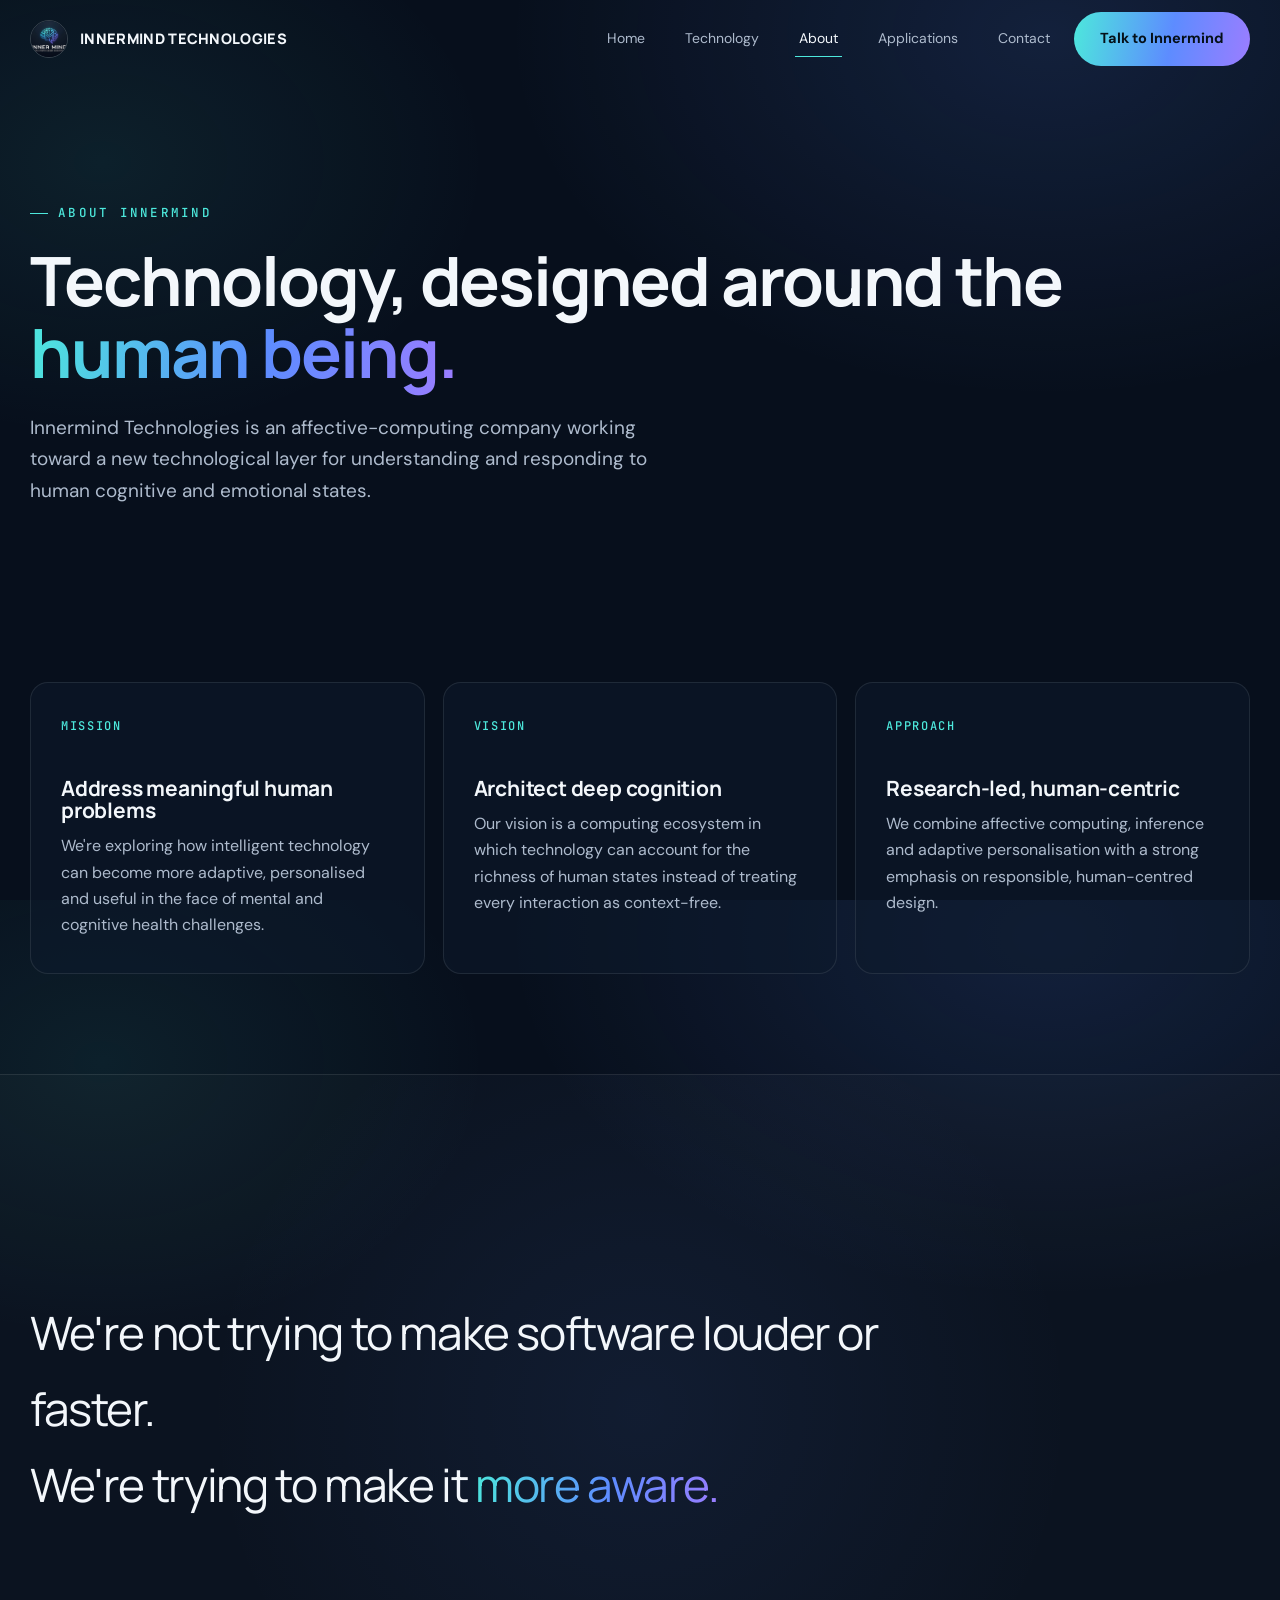
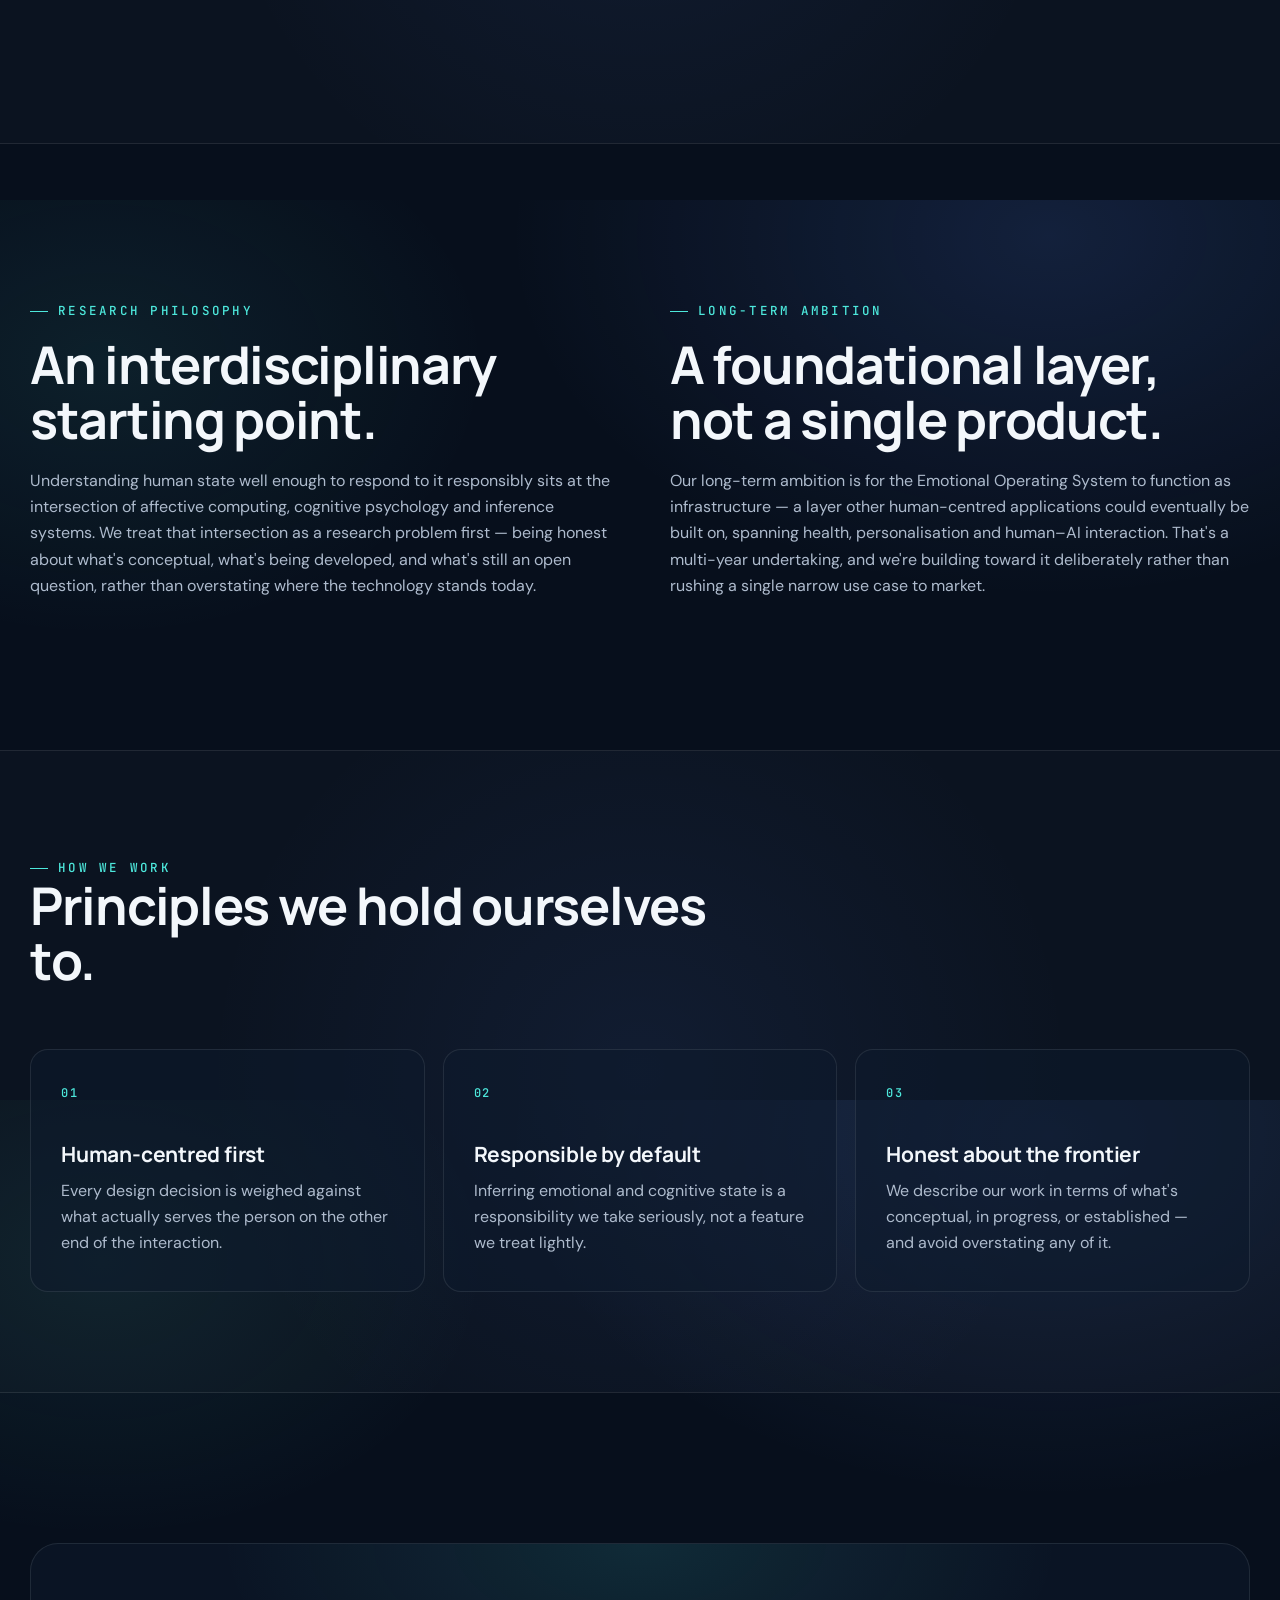
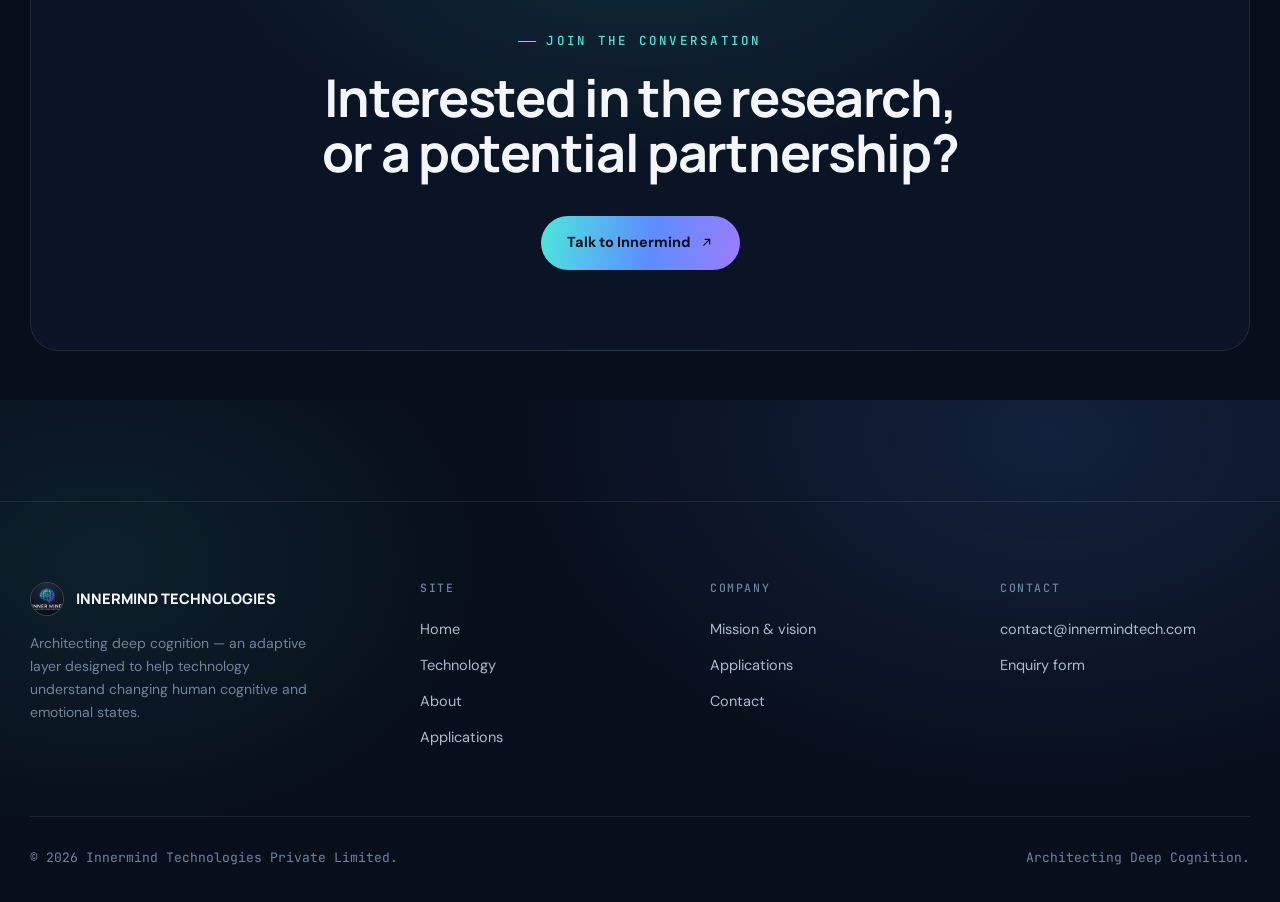
==== about.html @ c8e8602c "Update about.html" ====
<!doctype html>
<html lang="en">
<head>
<meta charset="utf-8">
<meta name="viewport" content="width=device-width,initial-scale=1">
<title>About | Innermind Technologies</title>
<meta name="description" content="Innermind Technologies is an affective-computing company exploring how intelligent technology can become more adaptive, personalised and human-centred.">
<link rel="canonical" href="https://innermindtech.com/about.html">
<meta property="og:type" content="website">
<meta property="og:title" content="About | Innermind Technologies">
<meta property="og:description" content="Technology, designed around the human being — mission, vision and research philosophy.">
<meta property="og:url" content="https://innermindtech.com/about.html">
<meta property="og:image" content="assets/logo.png">
<meta name="twitter:card" content="summary">
<meta name="theme-color" content="#070f1c">
<link rel="icon" href="assets/logo.png">
<link rel="preconnect" href="https://fonts.googleapis.com">
<link rel="stylesheet" href="styles.css">
</head>
<body>
<a class="skip-link" href="#main">Skip to content</a>

<nav class="nav">
  <div class="container nav-inner">
    <a class="brand" href="index.html">
      <img src="assets/logo.png" alt="Innermind Technologies logo" width="38" height="38">
      <span>INNERMIND TECHNOLOGIES</span>
    </a>
    <div class="nav-right">
      <div class="nav-links">
        <a href="index.html">Home</a>
        <a href="technology.html">Technology</a>
        <a href="about.html" class="active">About</a>
        <a href="applications.html">Applications</a>
        <a href="contact.html">Contact</a>
      </div>
      <a class="btn primary nav-cta" href="contact.html">Talk to Innermind</a>
      <button class="menu-btn" aria-label="Open menu" aria-expanded="false" aria-controls="mobile-nav"><span></span></button>
    </div>
  </div>
</nav>

<div class="mobile-panel" id="mobile-nav">
  <a href="index.html">Home</a>
  <a href="technology.html">Technology</a>
  <a href="about.html" class="active">About</a>
  <a href="applications.html">Applications</a>
  <a href="contact.html">Contact</a>
  <div class="mp-foot">contact@innermindtech.com</div>
</div>

<main id="main">

  <section class="page-hero">
    <div class="container">
      <div class="eyebrow">About Innermind</div>
      <h1>Technology, designed around the <span class="gradient">human being.</span></h1>
      <p class="lead">Innermind Technologies is an affective-computing company working toward a new technological layer for understanding and responding to human cognitive and emotional states.</p>
    </div>
  </section>

  <section class="section-tight">
    <div class="container">
      <h2 class="sr-only">Mission, vision and approach</h2>
      <div class="grid reveal-group">
        <div class="card reveal"><span class="number">MISSION</span><h3>Address meaningful human problems</h3><p>We're exploring how intelligent technology can become more adaptive, personalised and useful in the face of mental and cognitive health challenges.</p></div>
        <div class="card reveal"><span class="number">VISION</span><h3>Architect deep cognition</h3><p>Our vision is a computing ecosystem in which technology can account for the richness of human states instead of treating every interaction as context-free.</p></div>
        <div class="card reveal"><span class="number">APPROACH</span><h3>Research-led, human-centric</h3><p>We combine affective computing, inference and adaptive personalisation with a strong emphasis on responsible, human-centred design.</p></div>
      </div>
    </div>
  </section>

  <section class="band">
    <div class="container" style="padding:70px 0">
      <div class="quote reveal">
        We're not trying to make software louder or faster.<br>
        We're trying to make it <span class="gradient">more aware.</span>
      </div>
    </div>
  </section>

  <section>
    <div class="container">
      <div class="split-2">
        <div class="reveal">
          <div class="eyebrow">Research philosophy</div>
          <h2 style="margin-top:16px">An interdisciplinary starting point.</h2>
          <p style="margin-top:20px">Understanding human state well enough to respond to it responsibly sits at the intersection of affective computing, cognitive psychology and inference systems. We treat that intersection as a research problem first — being honest about what's conceptual, what's being developed, and what's still an open question, rather than overstating where the technology stands today.</p>
        </div>
        <div class="reveal">
          <div class="eyebrow">Long-term ambition</div>
          <h2 style="margin-top:16px">A foundational layer, not a single product.</h2>
          <p style="margin-top:20px">Our long-term ambition is for the Emotional Operating System to function as infrastructure — a layer other human-centred applications could eventually be built on, spanning health, personalisation and human–AI interaction. That's a multi-year undertaking, and we're building toward it deliberately rather than rushing a single narrow use case to market.</p>
        </div>
      </div>
    </div>
  </section>

  <section class="section-tight band">
    <div class="container">
      <div class="section-head reveal">
        <div class="eyebrow">How we work</div>
        <h2>Principles we hold ourselves to.</h2>
      </div>
      <div class="grid reveal-group">
        <div class="card reveal"><span class="number">01</span><h3>Human-centred first</h3><p>Every design decision is weighed against what actually serves the person on the other end of the interaction.</p></div>
        <div class="card reveal"><span class="number">02</span><h3>Responsible by default</h3><p>Inferring emotional and cognitive state is a responsibility we take seriously, not a feature we treat lightly.</p></div>
        <div class="card reveal"><span class="number">03</span><h3>Honest about the frontier</h3><p>We describe our work in terms of what's conceptual, in progress, or established — and avoid overstating any of it.</p></div>
      </div>
    </div>
  </section>

  <section>
    <div class="container">
      <div class="cta-band reveal">
        <div class="eyebrow" style="justify-content:center">Join the conversation</div>
        <h2 style="margin-top:18px">Interested in the research, or a potential partnership?</h2>
        <div class="buttons">
          <a class="btn primary" href="contact.html">Talk to Innermind
            <svg viewBox="0 0 24 24" fill="none" stroke="currentColor" stroke-width="2" aria-hidden="true"><path d="M7 17L17 7M9 7h8v8"/></svg>
          </a>
        </div>
      </div>
    </div>
  </section>

</main>

<footer>
  <div class="container">
    <div class="footer-grid">
      <div>
        <div class="footer-brand">
          <img src="assets/logo.png" alt="Innermind Technologies logo" width="34" height="34">
          <span>INNERMIND TECHNOLOGIES</span>
        </div>
        <p class="footer-blurb">Architecting deep cognition — an adaptive layer designed to help technology understand changing human cognitive and emotional states.</p>
      </div>
      <div class="footer-col">
        <h4>Site</h4>
        <a href="index.html">Home</a>
        <a href="technology.html">Technology</a>
        <a href="about.html">About</a>
        <a href="applications.html">Applications</a>
      </div>
      <div class="footer-col">
        <h4>Company</h4>
        <a href="about.html">Mission &amp; vision</a>
        <a href="applications.html">Applications</a>
        <a href="contact.html">Contact</a>
      </div>
      <div class="footer-col">
        <h4>Contact</h4>
        <a href="mailto:contact@innermindtech.com">contact@innermindtech.com</a>
        <a href="contact.html">Enquiry form</a>
      </div>
    </div>
    <div class="footer-bottom">
      <span>© <span data-year></span> Innermind Technologies Private Limited.</span>
      <span>Architecting Deep Cognition.</span>
    </div>
  </div>
</footer>

<script src="script.js" defer></script>
</body>
</html>
---- styles.css ----
/* =================================================================
   INNERMIND TECHNOLOGIES — DESIGN SYSTEM
   Architecting Deep Cognition.
   ================================================================= */

@import url('https://fonts.googleapis.com/css2?family=DM+Sans:ital,wght@0,400;0,500;0,600;0,700;1,400&family=Manrope:wght@400;500;600;700;800&family=JetBrains+Mono:wght@400;500;600&display=swap');

/* ---------- 1. TOKENS ---------- */
:root{
  /* surfaces */
  --void:#04080f;
  --bg:#070f1c;
  --bg-soft:#0a1524;
  --panel:#0d1b2d;
  --panel-hover:#12233a;
  --glass:rgba(13,27,45,.55);

  /* text */
  --text:#f3f7fb;
  --text-soft:#aebbcd;
  --text-mute:#71839c;

  /* borders */
  --line:rgba(255,255,255,.09);
  --line-strong:rgba(255,255,255,.18);
  --line-signal:rgba(90,196,209,.35);

  /* signal palette — cool = computational, warm = human */
  --cyan:#4de8dc;
  --blue:#5d8cff;
  --violet:#9b7dff;
  --amber:#ffb672;
  --grad-signal:linear-gradient(100deg,var(--cyan),var(--blue) 55%,var(--violet));
  --grad-warm:linear-gradient(100deg,var(--amber),#ff8fa3);

  /* elevation / glow */
  --glow-cyan:0 0 70px rgba(77,232,220,.14);
  --glow-blue:0 0 70px rgba(93,140,255,.14);
  --shadow-card:0 24px 60px -30px rgba(0,0,0,.65);

  /* type scale */
  --font-display:'Manrope',sans-serif;
  --font-body:'DM Sans',sans-serif;
  --font-mono:'JetBrains Mono',monospace;

  /* motion */
  --ease:cubic-bezier(.16,.8,.24,1);
  --ease-out:cubic-bezier(.22,1,.36,1);
  --dur-fast:180ms;
  --dur-med:460ms;
  --dur-slow:900ms;

  /* layout */
  --max:1220px;
  --max-narrow:840px;
  --nav-h:78px;
  --radius-sm:10px;
  --radius-md:18px;
  --radius-lg:28px;
  --radius-full:999px;
}

/* ---------- 2. RESET / BASE ---------- */
*,*::before,*::after{box-sizing:border-box}
*{margin:0}
html{scroll-behavior:smooth;-webkit-text-size-adjust:100%}
html,body{height:100%}
body{
  background:
    radial-gradient(ellipse 900px 600px at 82% 4%, rgba(93,140,255,.14), transparent 60%),
    radial-gradient(ellipse 700px 500px at 8% 18%, rgba(77,232,220,.08), transparent 55%),
    var(--bg);
  color:var(--text);
  font-family:var(--font-body);
  font-size:16px;
  line-height:1.65;
  -webkit-font-smoothing:antialiased;
  overflow-x:clip;
}
img,svg{display:block;max-width:100%}
a{color:inherit;text-decoration:none}
button{font:inherit;color:inherit;background:none;border:0;cursor:pointer}
input,textarea{font:inherit}
ul{list-style:none;padding:0}
h1,h2,h3,h4{font-family:var(--font-display);line-height:1.06;letter-spacing:-.03em;font-weight:700}

::selection{background:rgba(77,232,220,.28);color:#fff}

:focus-visible{outline:2px solid var(--cyan);outline-offset:3px;border-radius:4px}

.sr-only{
  position:absolute;width:1px;height:1px;padding:0;margin:-1px;overflow:hidden;
  clip:rect(0,0,0,0);white-space:nowrap;border:0;
}

.skip-link{
  position:fixed;top:-60px;left:16px;z-index:200;
  background:var(--cyan);color:#04141a;font-weight:700;font-size:14px;
  padding:12px 18px;border-radius:var(--radius-sm);transition:top var(--dur-fast) var(--ease);
}
.skip-link:focus{top:16px}

/* ---------- 3. LAYOUT ---------- */
.container{width:min(var(--max),calc(100% - 44px));margin-inline:auto}
.container--narrow{width:min(var(--max-narrow),calc(100% - 44px));margin-inline:auto}
section{padding:150px 0}
.section-tight{padding:100px 0}
.section-head{max-width:720px;margin-bottom:60px}
.section-head p{color:var(--text-soft);font-size:18px;margin-top:16px}
.section-head--center{margin-inline:auto;text-align:center}

/* ---------- 4. TYPOGRAPHY ---------- */
.eyebrow{
  font-family:var(--font-mono);color:var(--cyan);font-size:12.5px;
  text-transform:uppercase;letter-spacing:.18em;font-weight:500;
  display:inline-flex;align-items:center;gap:10px;
}
.eyebrow::before{content:"";width:18px;height:1px;background:var(--cyan);display:inline-block}
.mono{font-family:var(--font-mono)}
h1{font-size:clamp(42px,6.4vw,80px)}
h2{font-size:clamp(32px,4.6vw,52px);letter-spacing:-.025em}
h3{font-size:21px;letter-spacing:-.01em}
.lead{font-size:19px;color:var(--text-soft);max-width:640px;font-weight:400}
.gradient{background:var(--grad-signal);-webkit-background-clip:text;background-clip:text;color:transparent}
.gradient-warm{background:var(--grad-warm);-webkit-background-clip:text;background-clip:text;color:transparent}
.muted{color:var(--text-mute)}
p{color:var(--text-soft)}

/* ---------- 5. BUTTONS ---------- */
.btn{
  position:relative;display:inline-flex;align-items:center;justify-content:center;gap:8px;
  padding:15px 26px;border-radius:var(--radius-full);font-weight:600;font-size:14.5px;
  border:1px solid var(--line-strong);color:var(--text);
  transition:transform var(--dur-fast) var(--ease),border-color var(--dur-fast) var(--ease),background var(--dur-fast) var(--ease);
  will-change:transform;
}
.btn:hover{border-color:rgba(255,255,255,.34)}
.btn.primary{background:var(--grad-signal);color:#051019;border:0;font-weight:700}
.btn.primary:hover{filter:brightness(1.08)}
.btn svg{width:15px;height:15px;transition:transform var(--dur-fast) var(--ease)}
.btn:hover svg{transform:translate(2px,-2px)}
.buttons{display:flex;gap:14px;flex-wrap:wrap;margin-top:36px}

/* ---------- 6. NAVIGATION ---------- */
.nav{
  position:sticky;top:0;z-index:60;height:var(--nav-h);
  border-bottom:1px solid transparent;
  transition:background var(--dur-med) var(--ease),border-color var(--dur-med) var(--ease),backdrop-filter var(--dur-med) var(--ease);
}
.nav.is-scrolled{
  background:rgba(5,11,20,.72);backdrop-filter:blur(18px);-webkit-backdrop-filter:blur(18px);
  border-bottom-color:var(--line);
}
.nav-inner{height:100%;display:flex;align-items:center;justify-content:space-between}
.brand{display:flex;align-items:center;gap:12px;font-family:var(--font-display);font-weight:800;letter-spacing:.02em}
.brand img{width:38px;height:38px;object-fit:cover;border-radius:50%;border:1px solid var(--line-strong)}
.brand span{font-size:14.5px}
.nav-right{display:flex;align-items:center}
.nav-links{display:flex;gap:8px;align-items:center}
.nav-links a{
  position:relative;font-size:14px;color:var(--text-soft);padding:9px 4px;
  transition:color var(--dur-fast) var(--ease);
}
.nav-links a + a{margin-left:24px}
.nav-links a::after{
  content:"";position:absolute;left:0;right:100%;bottom:2px;height:1px;background:var(--cyan);
  transition:right var(--dur-med) var(--ease-out);
}
.nav-links a:hover,.nav-links a.active{color:var(--text)}
.nav-links a:hover::after,.nav-links a.active::after{right:0}
.nav-cta{margin-left:20px}

.menu-btn{
  display:none;width:42px;height:42px;place-items:center;position:relative;z-index:80;
  border:1px solid var(--line-strong);border-radius:var(--radius-full);
}
.menu-btn span{
  display:block;width:16px;height:1.5px;background:var(--text);position:relative;
  transition:transform var(--dur-fast) var(--ease),opacity var(--dur-fast) var(--ease);
}
.menu-btn span::before,.menu-btn span::after{
  content:"";position:absolute;left:0;width:16px;height:1.5px;background:var(--text);
  transition:transform var(--dur-fast) var(--ease),top var(--dur-fast) var(--ease);
}
.menu-btn span::before{top:-5px}
.menu-btn span::after{top:5px}
.menu-btn[aria-expanded="true"] span{background:transparent}
.menu-btn[aria-expanded="true"] span::before{top:0;transform:rotate(45deg)}
.menu-btn[aria-expanded="true"] span::after{top:0;transform:rotate(-45deg)}

.mobile-panel{
  position:fixed;inset:0;z-index:70;background:rgba(5,10,18,.98);backdrop-filter:blur(6px);
  display:flex;flex-direction:column;justify-content:center;padding:0 44px;
  opacity:0;visibility:hidden;transform:translateY(-8px);
  transition:opacity var(--dur-med) var(--ease),transform var(--dur-med) var(--ease),visibility 0s var(--dur-med);
}
.mobile-panel.is-open{opacity:1;visibility:visible;transform:translateY(0);transition:opacity var(--dur-med) var(--ease),transform var(--dur-med) var(--ease)}
.mobile-panel a{
  display:block;font-family:var(--font-display);font-size:clamp(30px,9vw,44px);font-weight:700;
  padding:12px 0;color:var(--text-soft);border-bottom:1px solid var(--line);letter-spacing:-.02em;
  opacity:0;transform:translateY(14px);transition:opacity var(--dur-med) var(--ease),transform var(--dur-med) var(--ease),color var(--dur-fast) var(--ease);
}
.mobile-panel.is-open a{opacity:1;transform:translateY(0)}
.mobile-panel a:nth-child(1){transition-delay:60ms}
.mobile-panel a:nth-child(2){transition-delay:110ms}
.mobile-panel a:nth-child(3){transition-delay:160ms}
.mobile-panel a:nth-child(4){transition-delay:210ms}
.mobile-panel a:nth-child(5){transition-delay:260ms}
.mobile-panel a.active,.mobile-panel a:hover{color:var(--cyan)}
.mobile-panel .mp-foot{
  margin-top:30px;color:var(--text-mute);font-size:13px;font-family:var(--font-mono);
  opacity:0;transition:opacity var(--dur-med) var(--ease);transition-delay:300ms;
}
.mobile-panel.is-open .mp-foot{opacity:1}
body.nav-open{overflow:hidden}

/* ---------- 7. CUSTOM CURSOR ---------- */
.cursor-dot,.cursor-ring{
  position:fixed;top:0;left:0;pointer-events:none;z-index:9999;border-radius:50%;
  transform:translate(-50%,-50%);will-change:transform;
}
.cursor-dot{width:6px;height:6px;background:var(--cyan);box-shadow:0 0 8px var(--cyan)}
.cursor-ring{
  width:34px;height:34px;border:1px solid rgba(77,232,220,.5);
  transition:width var(--dur-fast) var(--ease),height var(--dur-fast) var(--ease),border-color var(--dur-fast) var(--ease),background var(--dur-fast) var(--ease);
}
.cursor-ring.is-active{width:64px;height:64px;background:rgba(77,232,220,.08);border-color:rgba(77,232,220,.7)}
html.has-custom-cursor,html.has-custom-cursor a,html.has-custom-cursor button{cursor:none}

/* ---------- 8. CARDS ---------- */
.grid{display:grid;grid-template-columns:repeat(3,1fr);gap:18px}
.split-2{display:grid;grid-template-columns:1fr 1fr;gap:60px;align-items:start}
.split-2--center{align-items:center}
.card{
  background:var(--glass);border:1px solid var(--line);border-radius:var(--radius-md);
  padding:34px 30px;transition:transform var(--dur-med) var(--ease),border-color var(--dur-fast) var(--ease),background var(--dur-fast) var(--ease);
}
.card:hover{transform:translateY(-4px);border-color:var(--line-signal);background:rgba(17,32,52,.6)}
.card p{margin-bottom:0;color:var(--text-soft)}
.card .number{
  font-family:var(--font-mono);font-size:12px;color:var(--cyan);letter-spacing:.14em;
  font-weight:500;margin-bottom:40px;display:block;
}
.card h3{margin-bottom:12px}

/* ---------- 9. HOME HERO ---------- */
.hero{
  position:relative;min-height:calc(100vh - var(--nav-h));display:grid;align-items:center;
  overflow:hidden;isolation:isolate;
}
.hero-field{position:absolute;inset:0;z-index:-1}
.hero-field canvas{width:100%;height:100%;display:block}
.hero-field::after{
  content:"";position:absolute;inset:0;
  background:linear-gradient(100deg,var(--bg) 0%, rgba(7,15,28,.72) 32%, transparent 62%),
             linear-gradient(0deg, var(--bg) 0%, transparent 16%);
  pointer-events:none;
}
.hero-inner{padding:130px 0 90px;max-width:760px}
.hero-inner h1{margin:22px 0 26px}
.scroll-cue{
  position:absolute;left:50%;bottom:38px;transform:translateX(-50%);
  display:flex;flex-direction:column;align-items:center;gap:10px;color:var(--text-mute);
  font-family:var(--font-mono);font-size:11px;letter-spacing:.16em;text-transform:uppercase;
}
.scroll-cue .line{width:1px;height:34px;background:linear-gradient(var(--cyan),transparent);animation:cue 2.2s ease-in-out infinite}
@keyframes cue{0%{transform:scaleY(.3);opacity:.4}50%{transform:scaleY(1);opacity:1}100%{transform:scaleY(.3);opacity:.4}}

/* ---------- 10. PAGE HERO (subpages) ---------- */
.page-hero{padding:118px 0 76px;position:relative}
.page-hero h1{font-size:clamp(40px,6.4vw,68px);margin:20px 0 24px}
.page-hero .lead{font-size:19px}

/* ---------- 11. QUOTE BAND ---------- */
.band{border-top:1px solid var(--line);border-bottom:1px solid var(--line);background:rgba(255,255,255,.015);position:relative;overflow:hidden}
.band::before{
  content:"";position:absolute;top:50%;left:50%;width:900px;height:900px;
  background:radial-gradient(circle,rgba(93,140,255,.08),transparent 68%);
  transform:translate(-50%,-50%);
}
.quote{font-family:var(--font-display);font-size:clamp(26px,3.9vw,46px);letter-spacing:-.03em;max-width:920px;position:relative}
.quote .who{display:block;margin-top:26px;font-family:var(--font-mono);font-size:13px;color:var(--text-mute);letter-spacing:.08em}

/* ---------- 12. EOS ARCHITECTURE DIAGRAM ---------- */
.eos{position:relative}
.eos-diagram{position:relative;margin-top:64px}
.eos-svg{width:100%;height:auto;overflow:visible}
.eos-path-solid{fill:none;stroke:url(#eosGrad);stroke-width:1.5;stroke-linecap:round;
  stroke-dasharray:var(--len,1000);stroke-dashoffset:var(--len,1000);
  transition:stroke-dashoffset 1.6s var(--ease-out);
}
.eos-diagram.is-visible .eos-path-solid{stroke-dashoffset:0}
.eos-stages{display:grid;grid-template-columns:repeat(4,1fr);gap:16px;margin-top:-40px;position:relative;z-index:2}
.eos-stage{
  background:var(--glass);border:1px solid var(--line);border-radius:var(--radius-md);padding:26px 22px;
  opacity:0;transform:translateY(24px);transition:opacity var(--dur-slow) var(--ease-out),transform var(--dur-slow) var(--ease-out),border-color var(--dur-fast) var(--ease);
}
.eos-diagram.is-visible .eos-stage{opacity:1;transform:translateY(0)}
.eos-stage:nth-child(1){transition-delay:.05s}
.eos-stage:nth-child(2){transition-delay:.25s}
.eos-stage:nth-child(3){transition-delay:.45s}
.eos-stage:nth-child(4){transition-delay:.65s}
.eos-stage:hover{border-color:var(--line-signal)}
.eos-stage .tag{font-family:var(--font-mono);font-size:11px;letter-spacing:.14em;text-transform:uppercase;color:var(--cyan);display:block;margin-bottom:16px}
.eos-stage.stage-input .tag{color:var(--amber)}
.eos-stage h3{font-size:18px;margin-bottom:10px}
.eos-stage p{font-size:14.5px;margin-bottom:0}

/* ---------- 13. DIMENSIONS CONSTELLATION ---------- */
.dims{display:grid;grid-template-columns:1fr 1fr;gap:70px;align-items:center;margin-top:60px}
.constellation{
  position:relative;aspect-ratio:1/1;max-width:560px;margin-inline:auto;width:100%;
}
.constellation-ring{
  position:absolute;inset:0;animation:spin 140s linear infinite;
}
.constellation-ring svg{width:100%;height:100%}
.dim-node{
  position:absolute;width:11px;height:11px;border-radius:50%;
  background:var(--panel);border:1.5px solid var(--cyan);
  top:var(--y);left:var(--x);transform:translate(-50%,-50%);
  transition:transform var(--dur-fast) var(--ease),background var(--dur-fast) var(--ease),box-shadow var(--dur-fast) var(--ease);
}
.dim-node::after{
  content:"";position:absolute;inset:-11px;border-radius:50%;
}
.dim-node:hover,.dim-node:focus-visible,.dim-node.is-active{
  background:var(--cyan);box-shadow:0 0 18px rgba(77,232,220,.7);transform:translate(-50%,-50%) scale(1.5);
}
.constellation-core{
  position:absolute;top:50%;left:50%;transform:translate(-50%,-50%);
  width:96px;height:96px;border-radius:50%;
  background:radial-gradient(circle,rgba(77,232,220,.22),rgba(93,140,255,.08) 60%,transparent 75%);
  border:1px solid var(--line-signal);display:grid;place-items:center;text-align:center;
}
.constellation-core span{font-family:var(--font-mono);font-size:10px;color:var(--cyan);letter-spacing:.1em;line-height:1.4;text-transform:uppercase}
@keyframes spin{to{transform:rotate(360deg)}}
.dim-panel{min-height:220px}
.dim-panel .index{font-family:var(--font-mono);color:var(--cyan);font-size:12px;letter-spacing:.12em}
.dim-panel h3{margin:14px 0 12px;font-size:26px}
.dim-panel p{font-size:16px;max-width:440px}
.dims-caption{margin-top:20px;font-size:13.5px;color:var(--text-mute);max-width:440px}
.dim-hint{font-family:var(--font-mono);font-size:12px;color:var(--text-mute);margin-top:18px;display:block}

/* ---------- 14. TECH DIAGRAM (technology page — signal intake) ---------- */
.tech-diagram{display:grid;grid-template-columns:1fr 1fr 1fr;gap:16px;align-items:stretch}
.tech-box{padding:30px;border:1px solid var(--line);border-radius:var(--radius-md);background:var(--glass);transition:border-color var(--dur-fast) var(--ease),transform var(--dur-med) var(--ease)}
.tech-box:hover{transform:translateY(-4px)}
.tech-box.main{border-color:var(--line-signal);box-shadow:var(--glow-cyan)}
.tech-box small{display:block;color:var(--cyan);text-transform:uppercase;letter-spacing:.14em;font-weight:600;margin-bottom:16px;font-family:var(--font-mono);font-size:11px}
.signal-chips{display:flex;flex-wrap:wrap;gap:8px;margin-top:18px}
.signal-chips span{
  font-family:var(--font-mono);font-size:11.5px;color:var(--text-soft);
  border:1px solid var(--line);border-radius:var(--radius-full);padding:6px 12px;
}

/* ---------- 15. DIMENSION GRID (tech page detail cards) ---------- */
.dimension{min-height:180px;display:flex;flex-direction:column;justify-content:space-between;background:linear-gradient(150deg,rgba(26,50,74,.55),rgba(11,23,40,.55))}
.dimension strong{font-family:var(--font-display);font-size:24px}

/* ---------- 16. APPLICATIONS EXPLORER ---------- */
.explorer{display:grid;grid-template-columns:340px 1fr;gap:0;border:1px solid var(--line);border-radius:var(--radius-lg);overflow:hidden;margin-top:56px;background:var(--glass)}
.explorer-tabs{border-right:1px solid var(--line);display:flex;flex-direction:column}
.explorer-tab{
  text-align:left;padding:26px 28px;border-bottom:1px solid var(--line);position:relative;
  transition:background var(--dur-fast) var(--ease);
}
.explorer-tab:last-child{border-bottom:0}
.explorer-tab .idx{font-family:var(--font-mono);font-size:11.5px;color:var(--text-mute);letter-spacing:.1em}
.explorer-tab .name{display:block;font-family:var(--font-display);font-weight:700;font-size:17px;margin-top:8px;color:var(--text-soft);transition:color var(--dur-fast) var(--ease)}
.explorer-tab::before{content:"";position:absolute;left:0;top:0;bottom:0;width:2px;background:transparent;transition:background var(--dur-fast) var(--ease)}
.explorer-tab:hover{background:rgba(255,255,255,.03)}
.explorer-tab.is-active{background:rgba(77,232,220,.05)}
.explorer-tab.is-active::before{background:var(--grad-signal)}
.explorer-tab.is-active .name{color:var(--text)}
.explorer-panels{position:relative;padding:52px}
.explorer-panel{display:none;animation:panelIn .5s var(--ease-out)}
.explorer-panel.is-active{display:block}
@keyframes panelIn{from{opacity:0;transform:translateY(10px)}to{opacity:1;transform:translateY(0)}}
.explorer-panel h3{font-size:30px;margin-bottom:16px}
.explorer-panel p{font-size:16.5px;max-width:520px;margin-bottom:26px}
.explorer-motif{width:100%;max-width:280px;height:140px;margin-bottom:30px}
.explorer-list{display:grid;gap:10px}
.explorer-list li{
  display:flex;gap:12px;font-size:14.5px;color:var(--text-soft);
  padding:12px 0;border-top:1px solid var(--line);align-items:flex-start;
}
.explorer-list li:first-child{border-top:0}
.explorer-list li::before{content:"→";color:var(--cyan);font-family:var(--font-mono);flex-shrink:0}

/* ---------- 17. CONTACT ---------- */
.contact{display:grid;grid-template-columns:1fr 1fr;gap:60px;align-items:start}
.contact-info .list{display:grid;gap:10px;margin-top:26px}
.contact-info .list div{padding:14px 16px;border:1px solid var(--line);border-radius:var(--radius-sm);color:#c9d4e1;font-size:14.5px;display:flex;align-items:center;gap:12px}
.contact-info .list div::before{content:"";width:6px;height:6px;border-radius:50%;background:var(--cyan);flex-shrink:0}
.contact-email{
  display:inline-flex;align-items:center;gap:10px;margin-top:30px;font-family:var(--font-mono);
  font-size:15px;color:var(--cyan);padding-bottom:4px;border-bottom:1px solid var(--line-signal);
}
form{display:grid;gap:16px}
.field{position:relative}
.field input,.field textarea{
  width:100%;padding:17px 18px;border-radius:var(--radius-sm);border:1px solid var(--line);
  background:var(--bg-soft);color:var(--text);outline:none;transition:border-color var(--dur-fast) var(--ease),background var(--dur-fast) var(--ease);
}
.field textarea{min-height:150px;resize:vertical}
.field input:focus,.field textarea:focus{border-color:var(--cyan);background:#0c1a2c}
.field input::placeholder,.field textarea::placeholder{color:var(--text-mute)}
.form-note{font-size:13px;color:var(--text-mute);margin-top:4px}

/* ---------- 18. CTA BAND ---------- */
.cta-band{
  border:1px solid var(--line);border-radius:var(--radius-lg);padding:80px 60px;text-align:center;
  background:radial-gradient(ellipse 600px 300px at 50% 0%,rgba(77,232,220,.1),transparent 70%),var(--glass);
  position:relative;overflow:hidden;
}
.cta-band h2{max-width:640px;margin-inline:auto}
.cta-band .buttons{justify-content:center}

/* ---------- 19. FOOTER ---------- */
footer{border-top:1px solid var(--line);padding:80px 0 34px;position:relative}
.footer-grid{display:grid;grid-template-columns:1.4fr 1fr 1fr 1fr;gap:40px;padding-bottom:60px}
.footer-brand{display:flex;align-items:center;gap:12px;font-family:var(--font-display);font-weight:800;font-size:14.5px;margin-bottom:16px}
.footer-brand img{width:34px;height:34px;border-radius:50%;object-fit:cover;border:1px solid var(--line-strong)}
.footer-blurb{max-width:280px;font-size:14px;color:var(--text-mute)}
.footer-col h4{font-family:var(--font-mono);font-size:11.5px;letter-spacing:.14em;text-transform:uppercase;color:var(--text-mute);margin-bottom:18px;font-weight:500}
.footer-col a{display:block;font-size:14.5px;color:var(--text-soft);padding:6px 0;transition:color var(--dur-fast) var(--ease)}
.footer-col a:hover{color:var(--cyan)}
.footer-bottom{
  display:flex;justify-content:space-between;align-items:center;gap:20px;
  padding-top:30px;border-top:1px solid var(--line);color:var(--text-mute);font-size:13px;font-family:var(--font-mono);
}

/* ---------- 20. SCROLL REVEAL ---------- */
.reveal{opacity:0;transform:translateY(28px);transition:opacity .8s var(--ease-out),transform .8s var(--ease-out)}
.reveal.is-visible{opacity:1;transform:translateY(0)}
.reveal-group .reveal:nth-child(1){transition-delay:0s}
.reveal-group .reveal:nth-child(2){transition-delay:.12s}
.reveal-group .reveal:nth-child(3){transition-delay:.24s}
.reveal-group .reveal:nth-child(4){transition-delay:.36s}

/* ---------- 21. RESPONSIVE ---------- */
@media(max-width:1080px){
  .grid{grid-template-columns:repeat(2,1fr)}
  .eos-stages{grid-template-columns:repeat(2,1fr);margin-top:24px}
  .tech-diagram{grid-template-columns:1fr}
  .explorer{grid-template-columns:1fr}
  .explorer-tabs{flex-direction:row;overflow-x:auto;border-right:0;border-bottom:1px solid var(--line)}
  .explorer-tab{border-bottom:0;border-right:1px solid var(--line);flex:0 0 auto;min-width:220px}
  .explorer-tab::before{top:auto;bottom:0;left:0;right:0;width:auto;height:2px}
  .footer-grid{grid-template-columns:1fr 1fr}
}
@media(max-width:900px){
  .dims{grid-template-columns:1fr;gap:44px}
  .constellation{max-width:400px}
  .split-2{grid-template-columns:1fr;gap:36px}
}
@media(max-width:800px){
  .nav-links,.nav-cta{display:none}
  .menu-btn{display:grid}
  section{padding:100px 0}
  .section-tight{padding:76px 0}
  .hero-inner{padding:100px 0 70px}
  .grid{grid-template-columns:1fr}
  .tech-diagram,.eos-stages{grid-template-columns:1fr}
  .eos-diagram svg.eos-svg{display:none}
  .eos-stages{margin-top:0;gap:14px}
  .contact{grid-template-columns:1fr;gap:44px}
  .cta-band{padding:56px 28px}
  .footer-grid{grid-template-columns:1fr 1fr;gap:32px}
  html.has-custom-cursor{cursor:auto}
  html.has-custom-cursor a,html.has-custom-cursor button{cursor:pointer}
  .cursor-dot,.cursor-ring{display:none}
}
@media(max-width:520px){
  .footer-grid{grid-template-columns:1fr}
  .footer-bottom{flex-direction:column;align-items:flex-start;gap:8px}
  .explorer-panels{padding:32px 22px}
  .cta-band{padding:44px 20px}
  h1{letter-spacing:-.02em}
}

/* ---------- 22. REDUCED MOTION ---------- */
@media(prefers-reduced-motion:reduce){
  html{scroll-behavior:auto}
  *{animation-duration:.001ms !important;animation-iteration-count:1 !important;transition-duration:.001ms !important}
  .reveal{opacity:1;transform:none}
  .eos-diagram.is-visible .eos-stage{opacity:1;transform:none}
  .constellation-ring{animation:none}
}
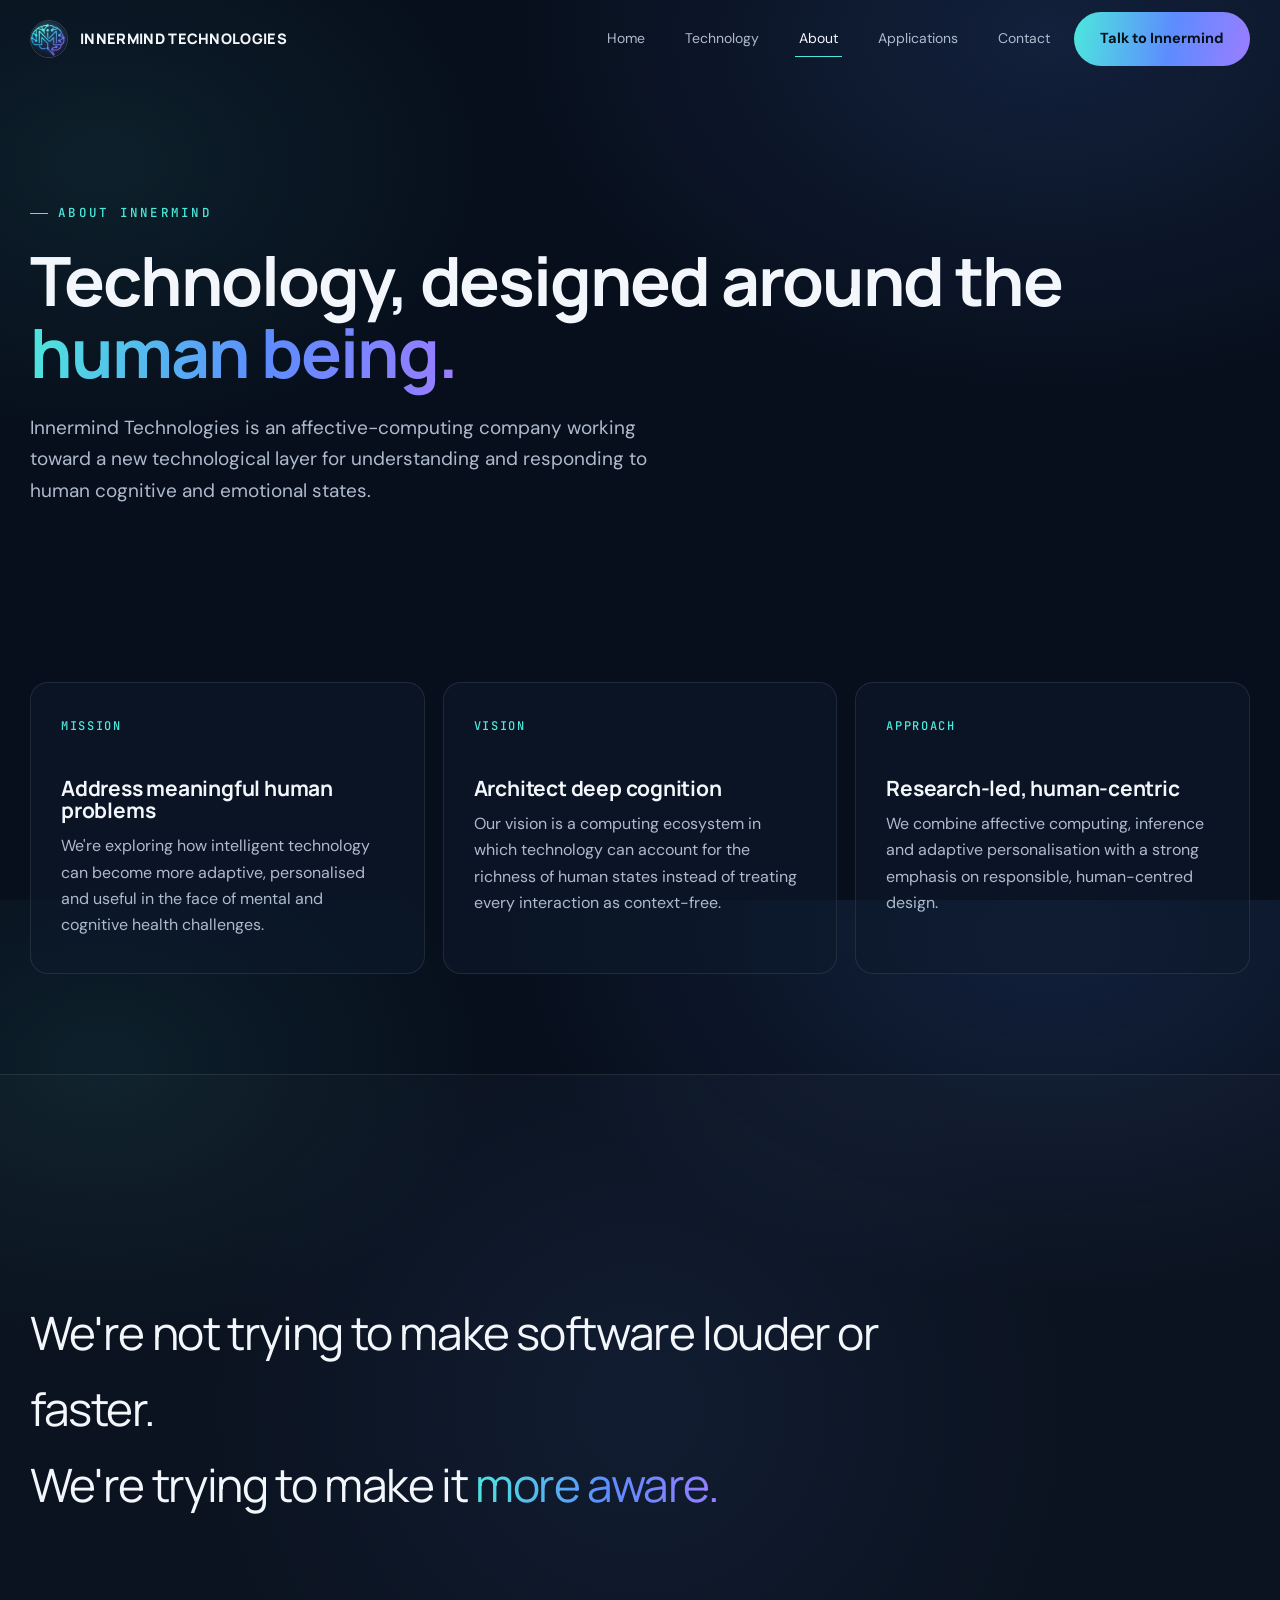
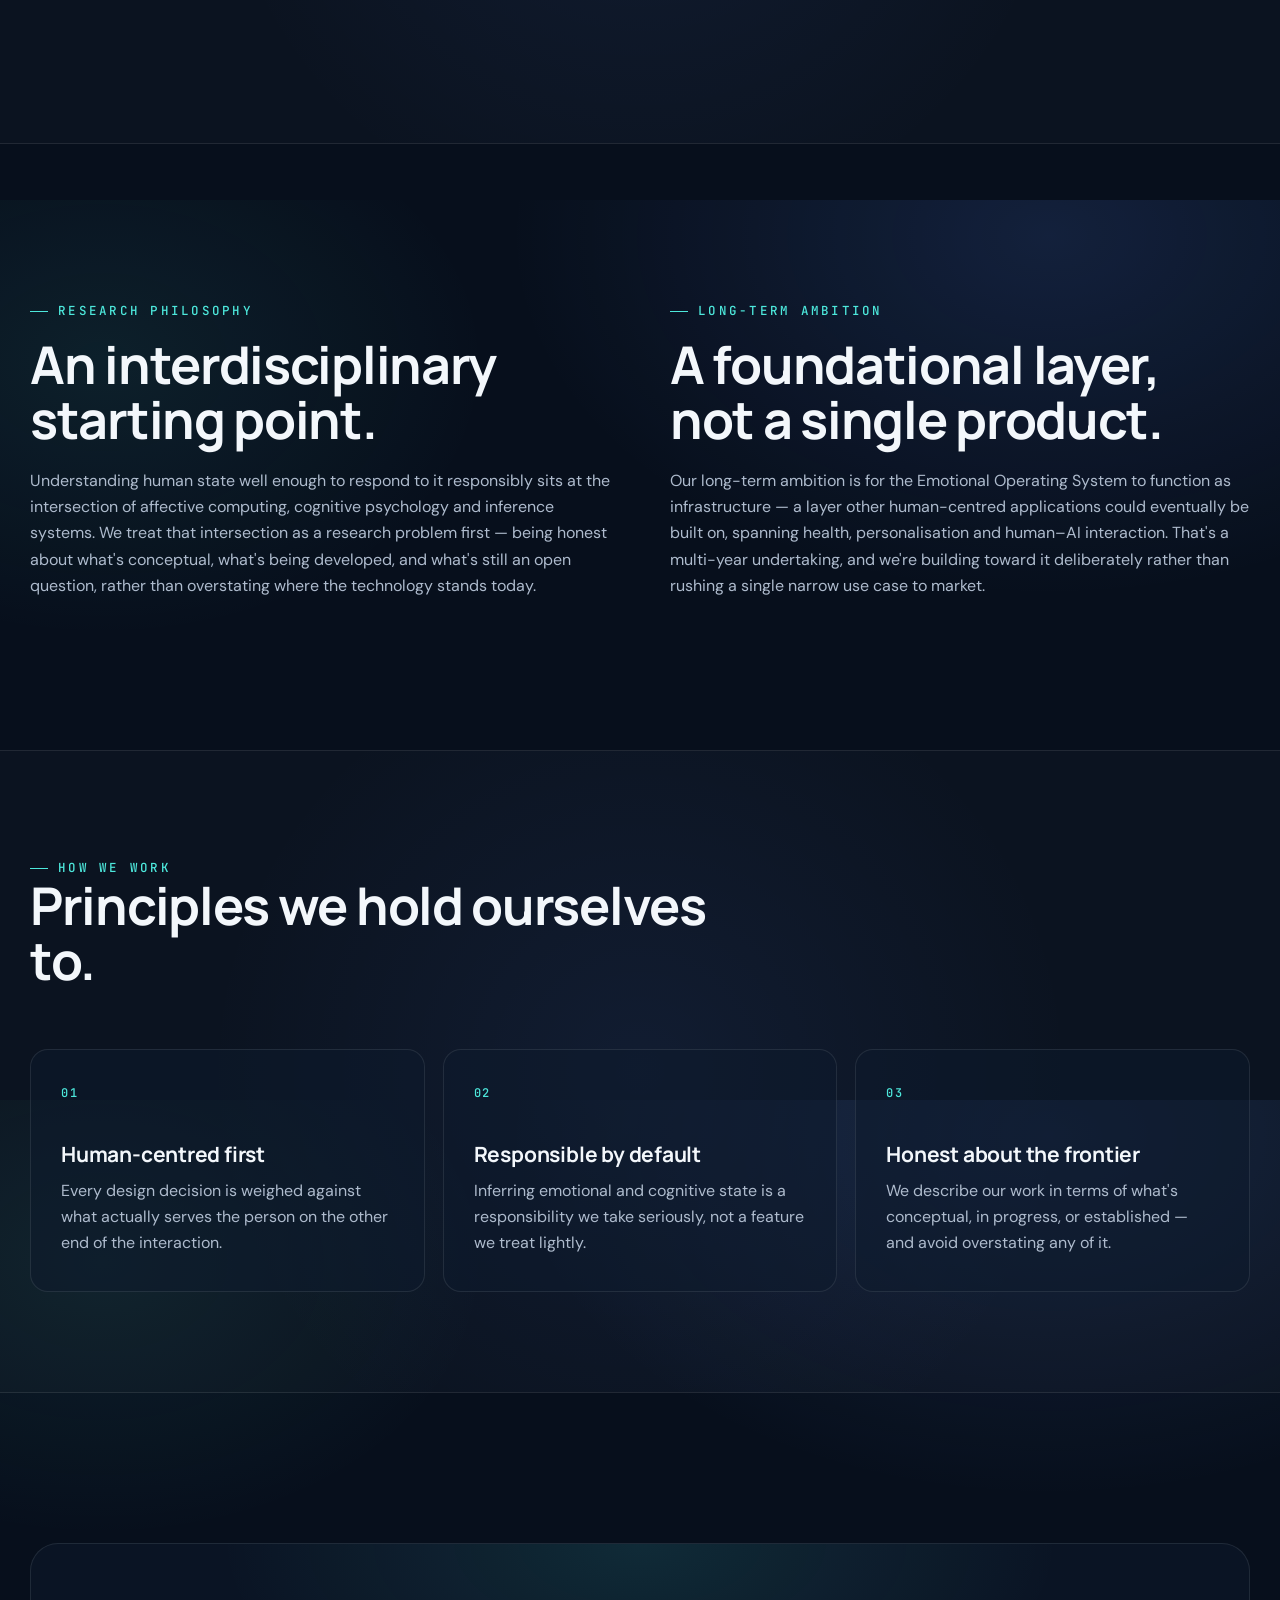
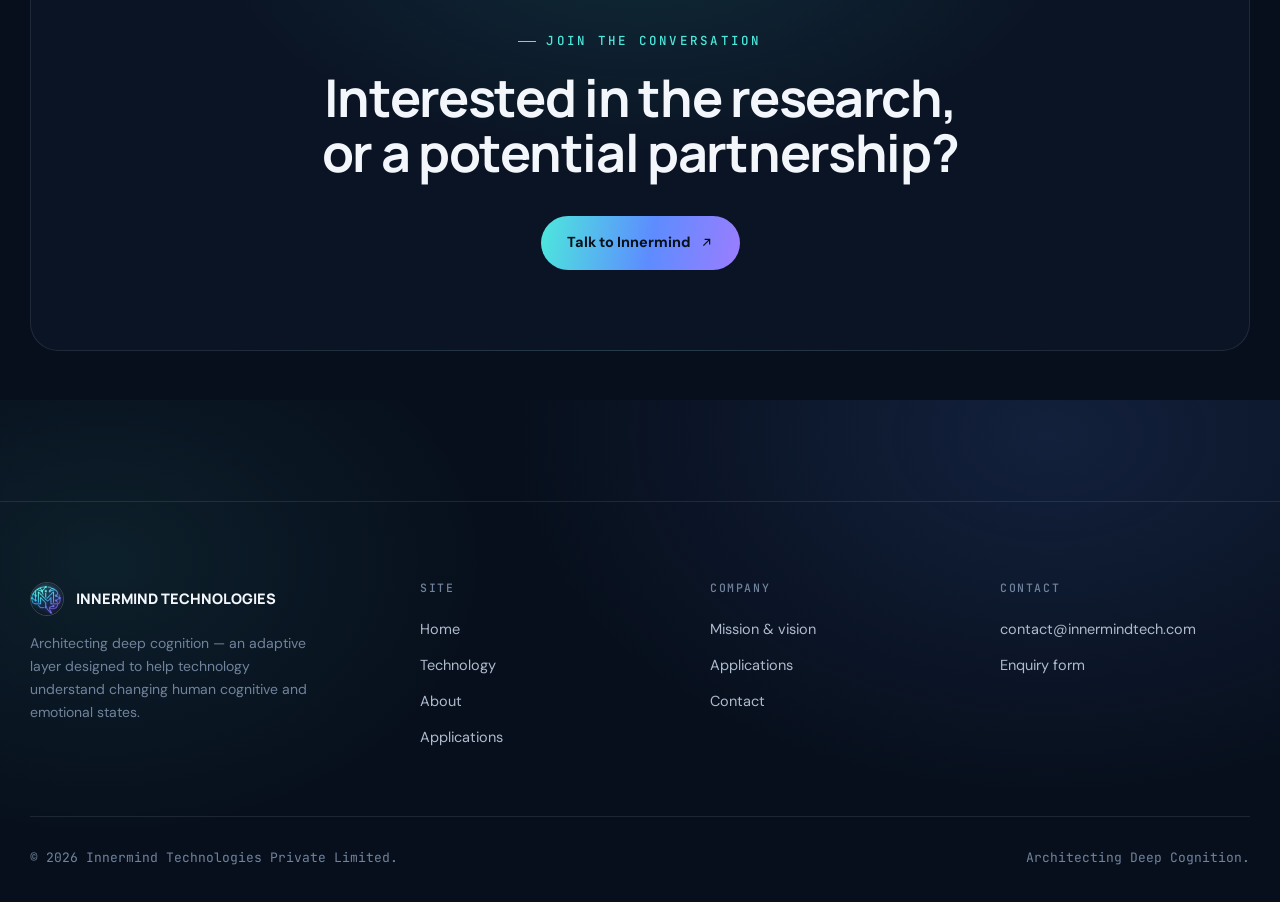
==== commit 8f89fc00: "Update about.html" ====
--- a/about.html
+++ b/about.html
@@ -10,10 +10,10 @@
 <meta property="og:title" content="About | Innermind Technologies">
 <meta property="og:description" content="Technology, designed around the human being — mission, vision and research philosophy.">
 <meta property="og:url" content="https://innermindtech.com/about.html">
-<meta property="og:image" content="assets/logo.png">
+<meta property="og:image" content="assets/image.png">
 <meta name="twitter:card" content="summary">
 <meta name="theme-color" content="#070f1c">
-<link rel="icon" href="assets/logo.png">
+<link rel="icon" href="assets/image.png">
 <link rel="preconnect" href="https://fonts.googleapis.com">
 <link rel="stylesheet" href="styles.css">
 </head>
@@ -23,7 +23,7 @@
 <nav class="nav">
   <div class="container nav-inner">
     <a class="brand" href="index.html">
-      <img src="assets/logo.png" alt="Innermind Technologies logo" width="38" height="38">
+      <img src="assets/image.png" alt="Innermind Technologies image" width="38" height="38">
       <span>INNERMIND TECHNOLOGIES</span>
     </a>
     <div class="nav-right">
@@ -131,7 +131,7 @@
     <div class="footer-grid">
       <div>
         <div class="footer-brand">
-          <img src="assets/logo.png" alt="Innermind Technologies logo" width="34" height="34">
+          <img src="assets/image.png" alt="Innermind Technologies image" width="34" height="34">
           <span>INNERMIND TECHNOLOGIES</span>
         </div>
         <p class="footer-blurb">Architecting deep cognition — an adaptive layer designed to help technology understand changing human cognitive and emotional states.</p>
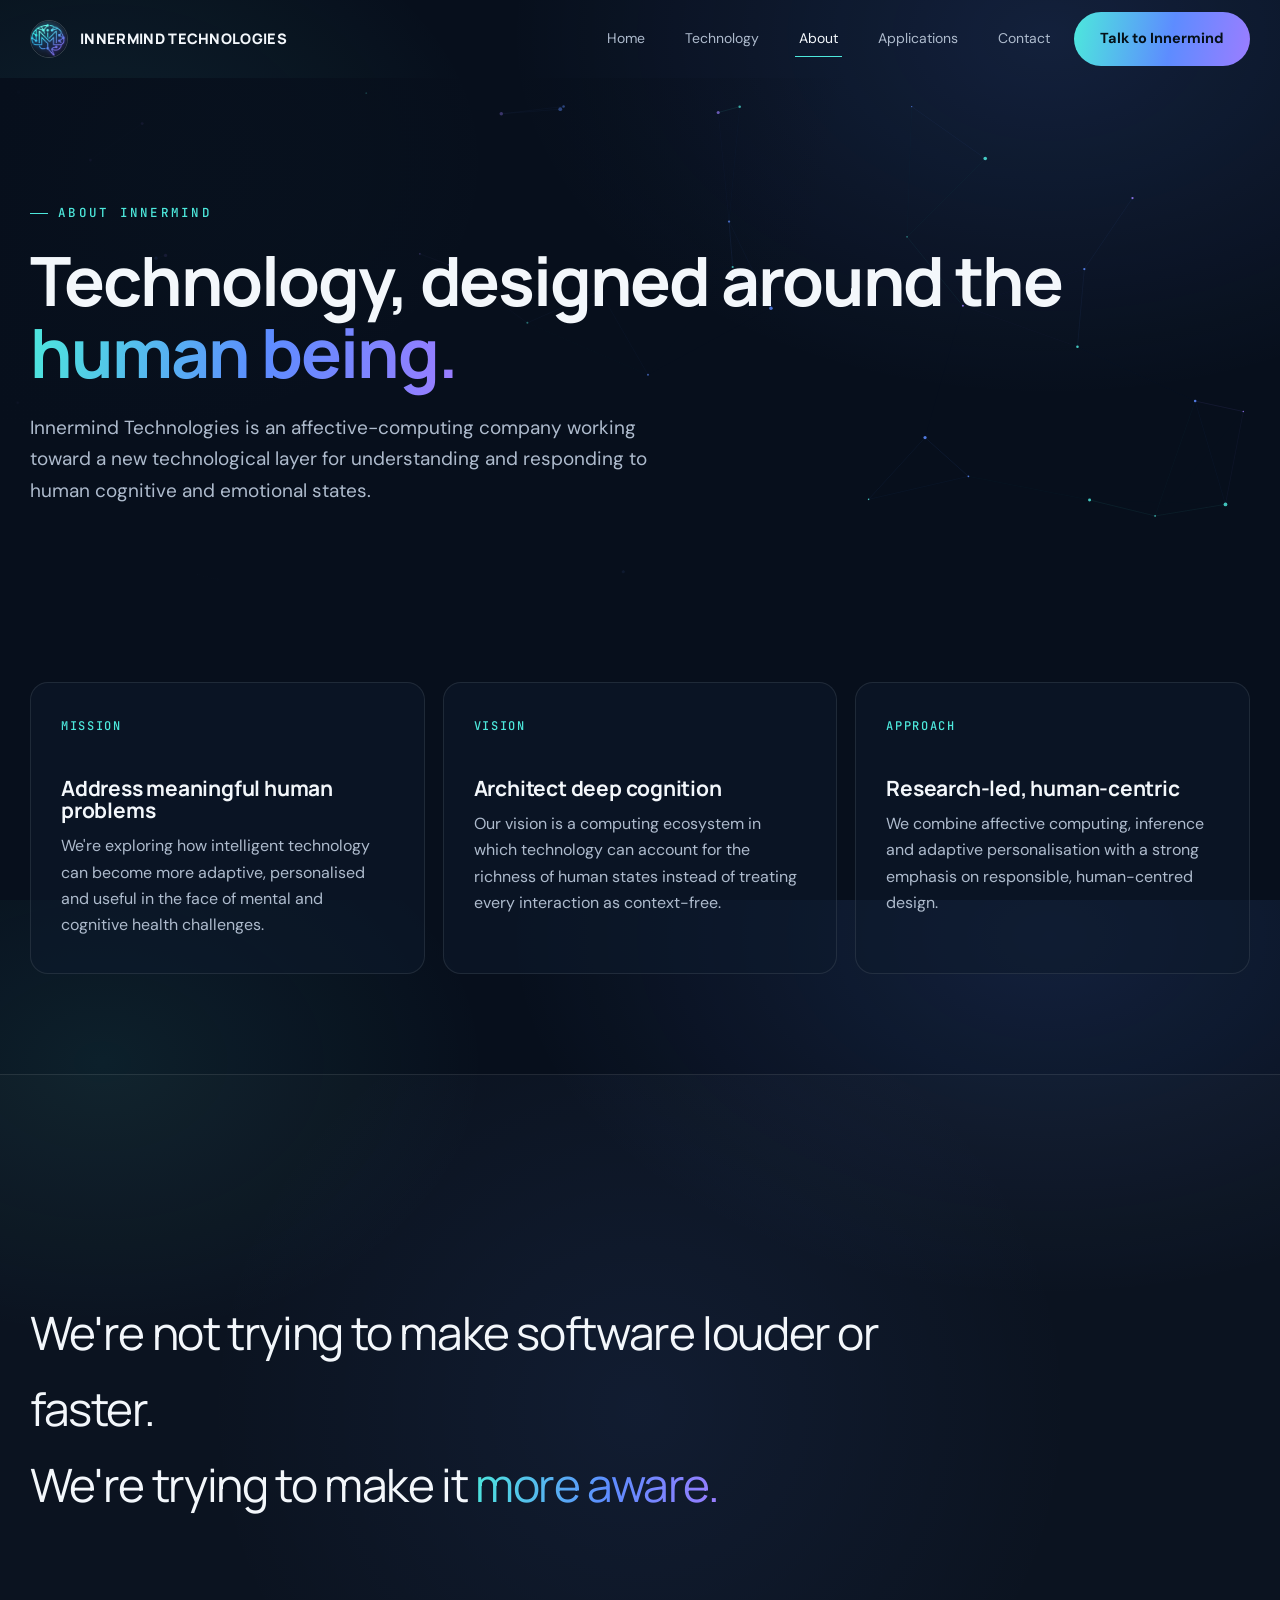
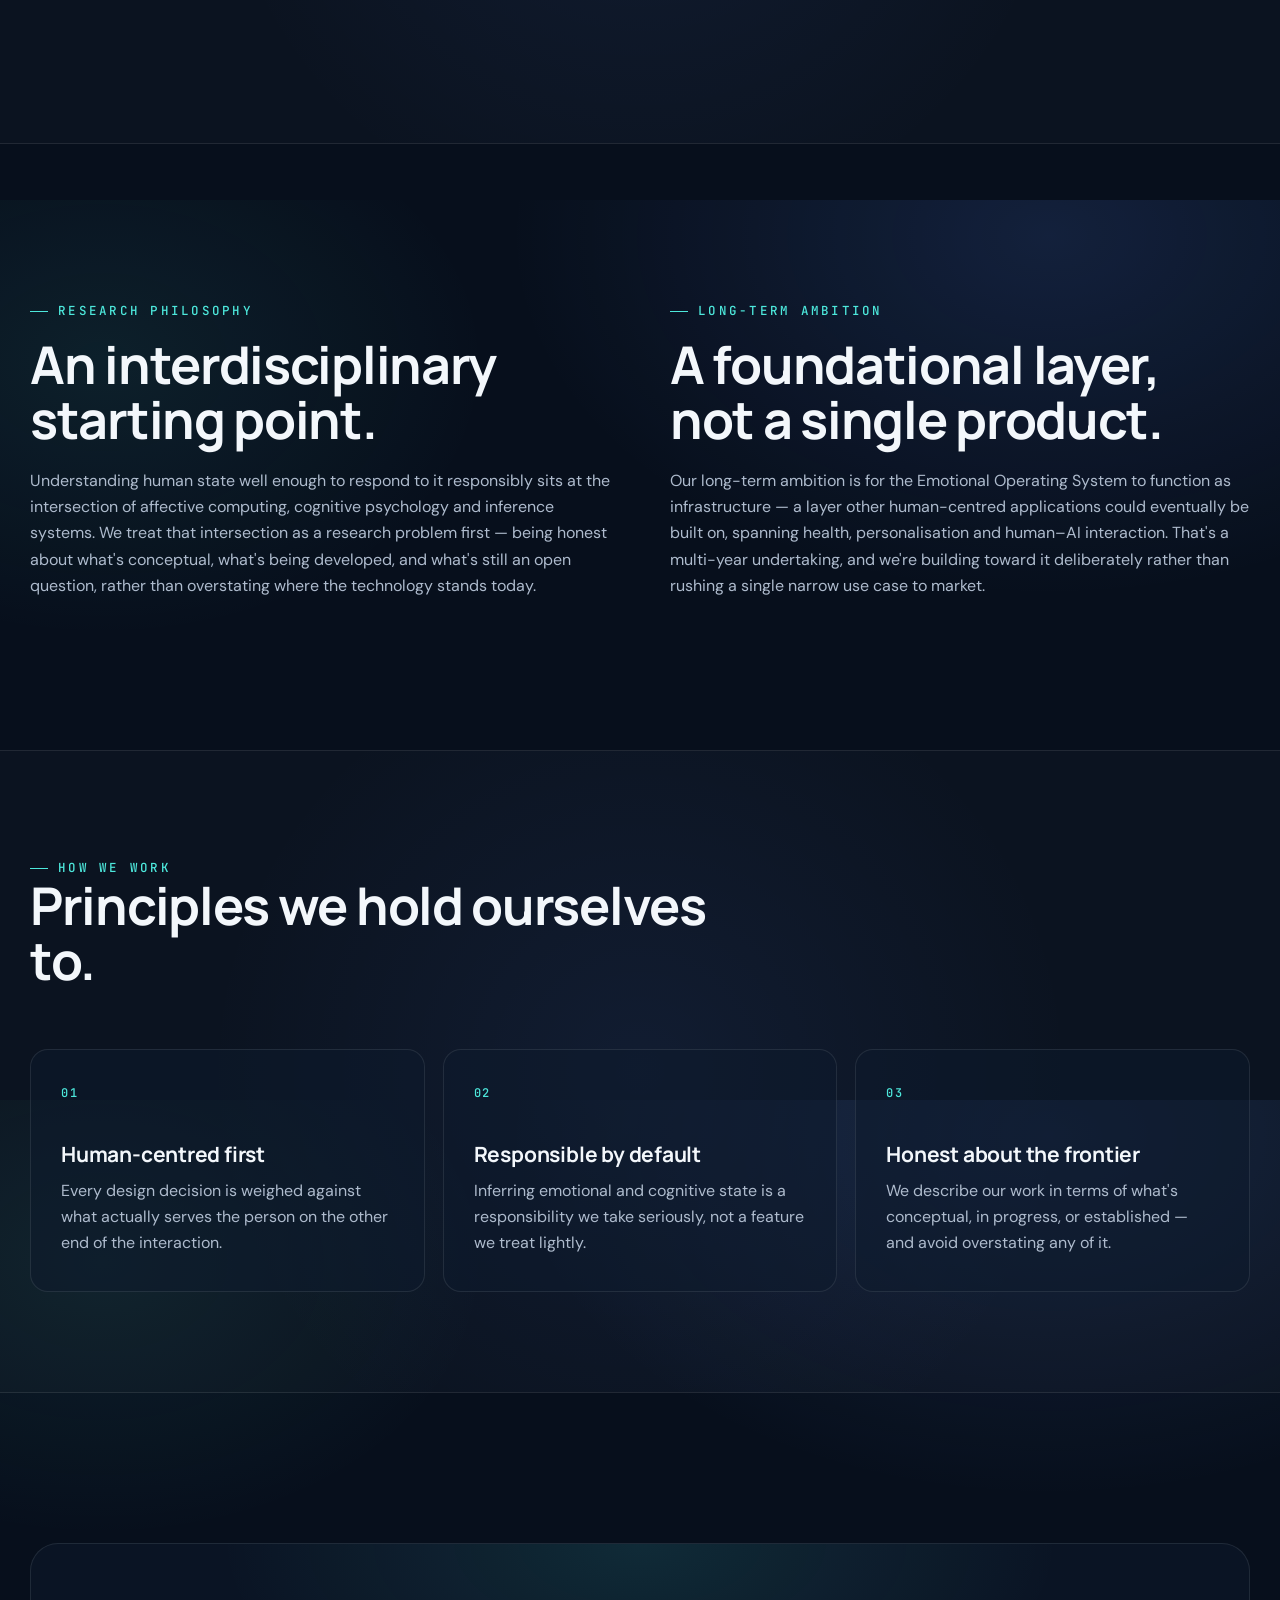
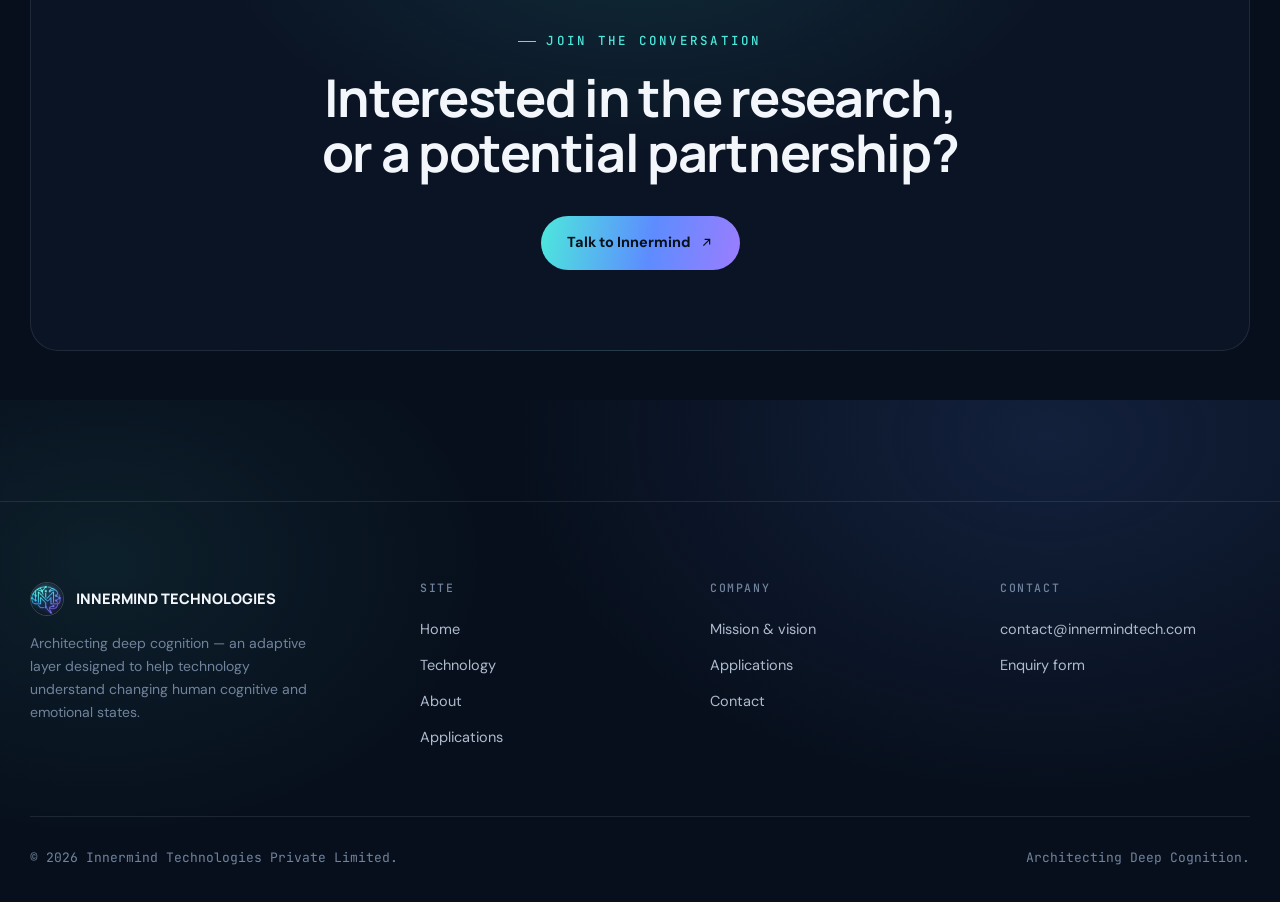
==== commit 0c016294: "Update about.html" ====
--- a/about.html
+++ b/about.html
@@ -52,6 +52,7 @@
 <main id="main">
 
   <section class="page-hero">
+    <div class="hero-field" aria-hidden="true"></div>
     <div class="container">
       <div class="eyebrow">About Innermind</div>
       <h1>Technology, designed around the <span class="gradient">human being.</span></h1>
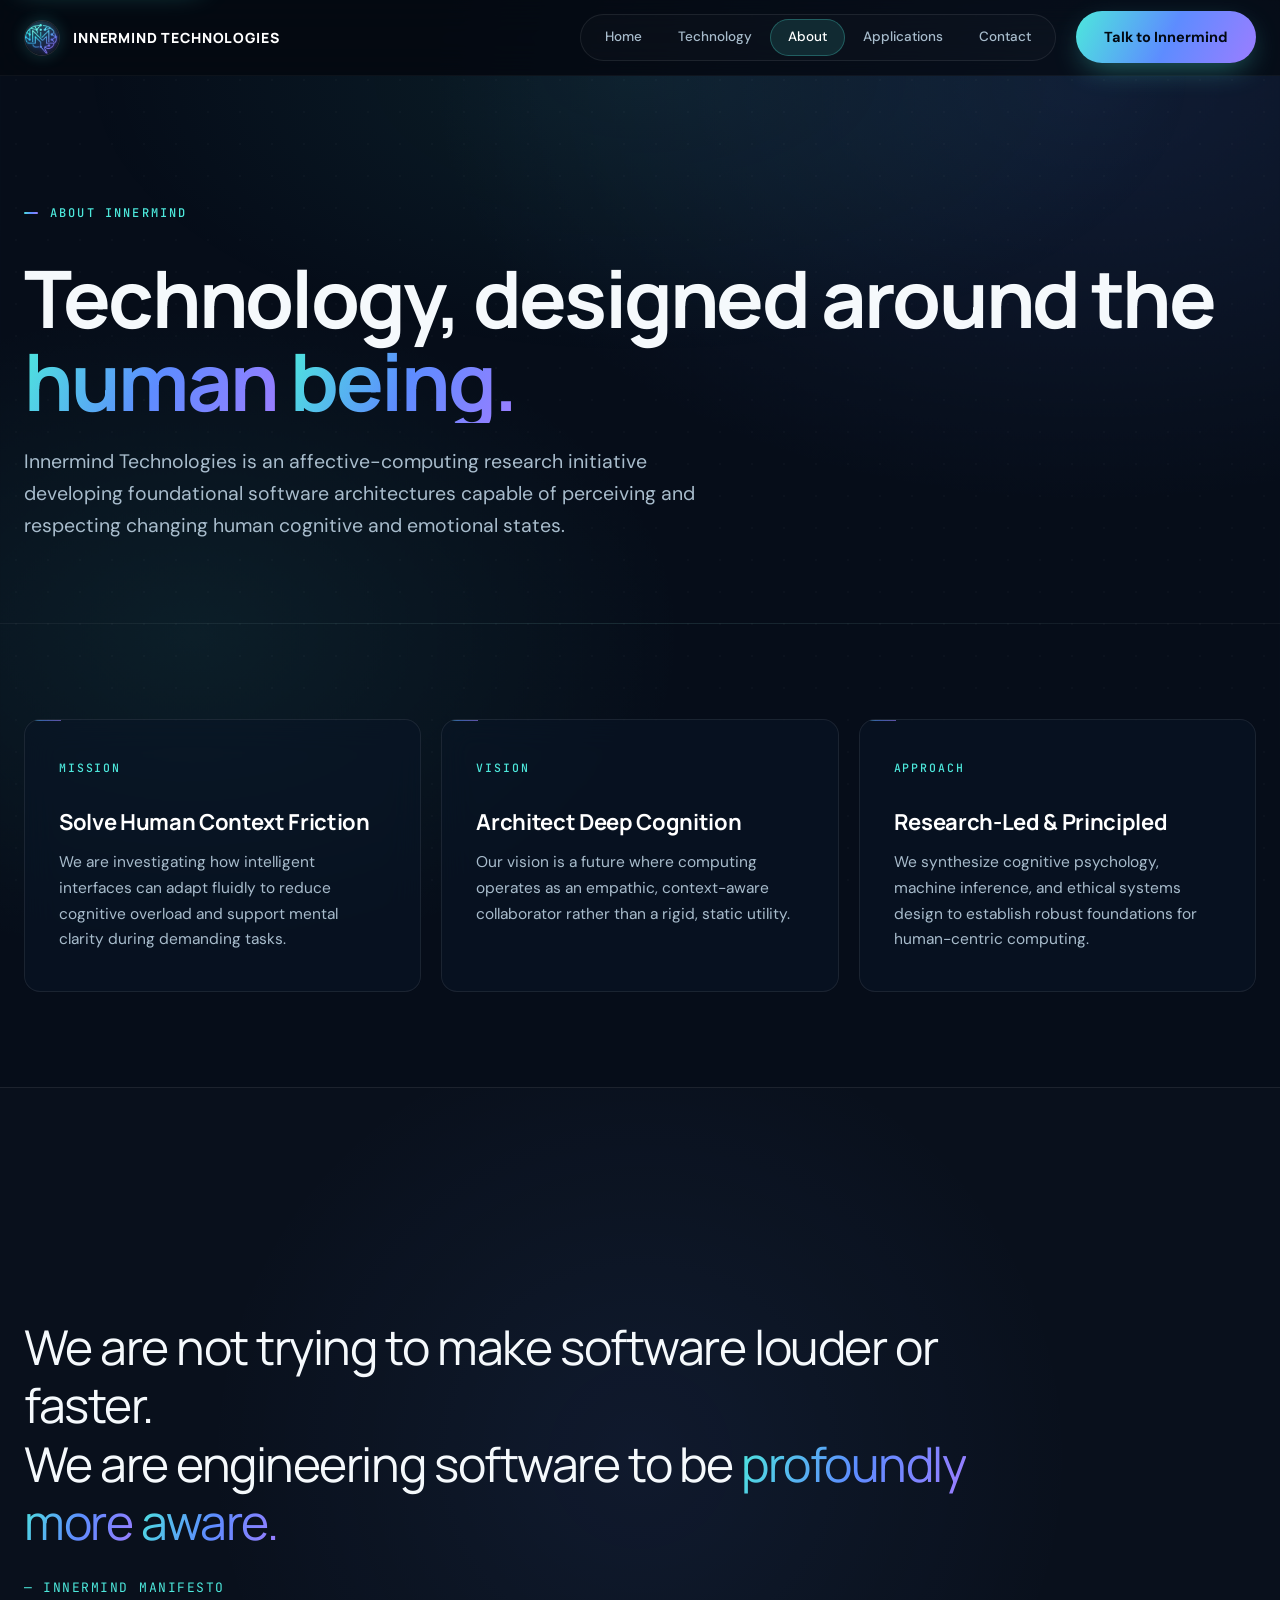
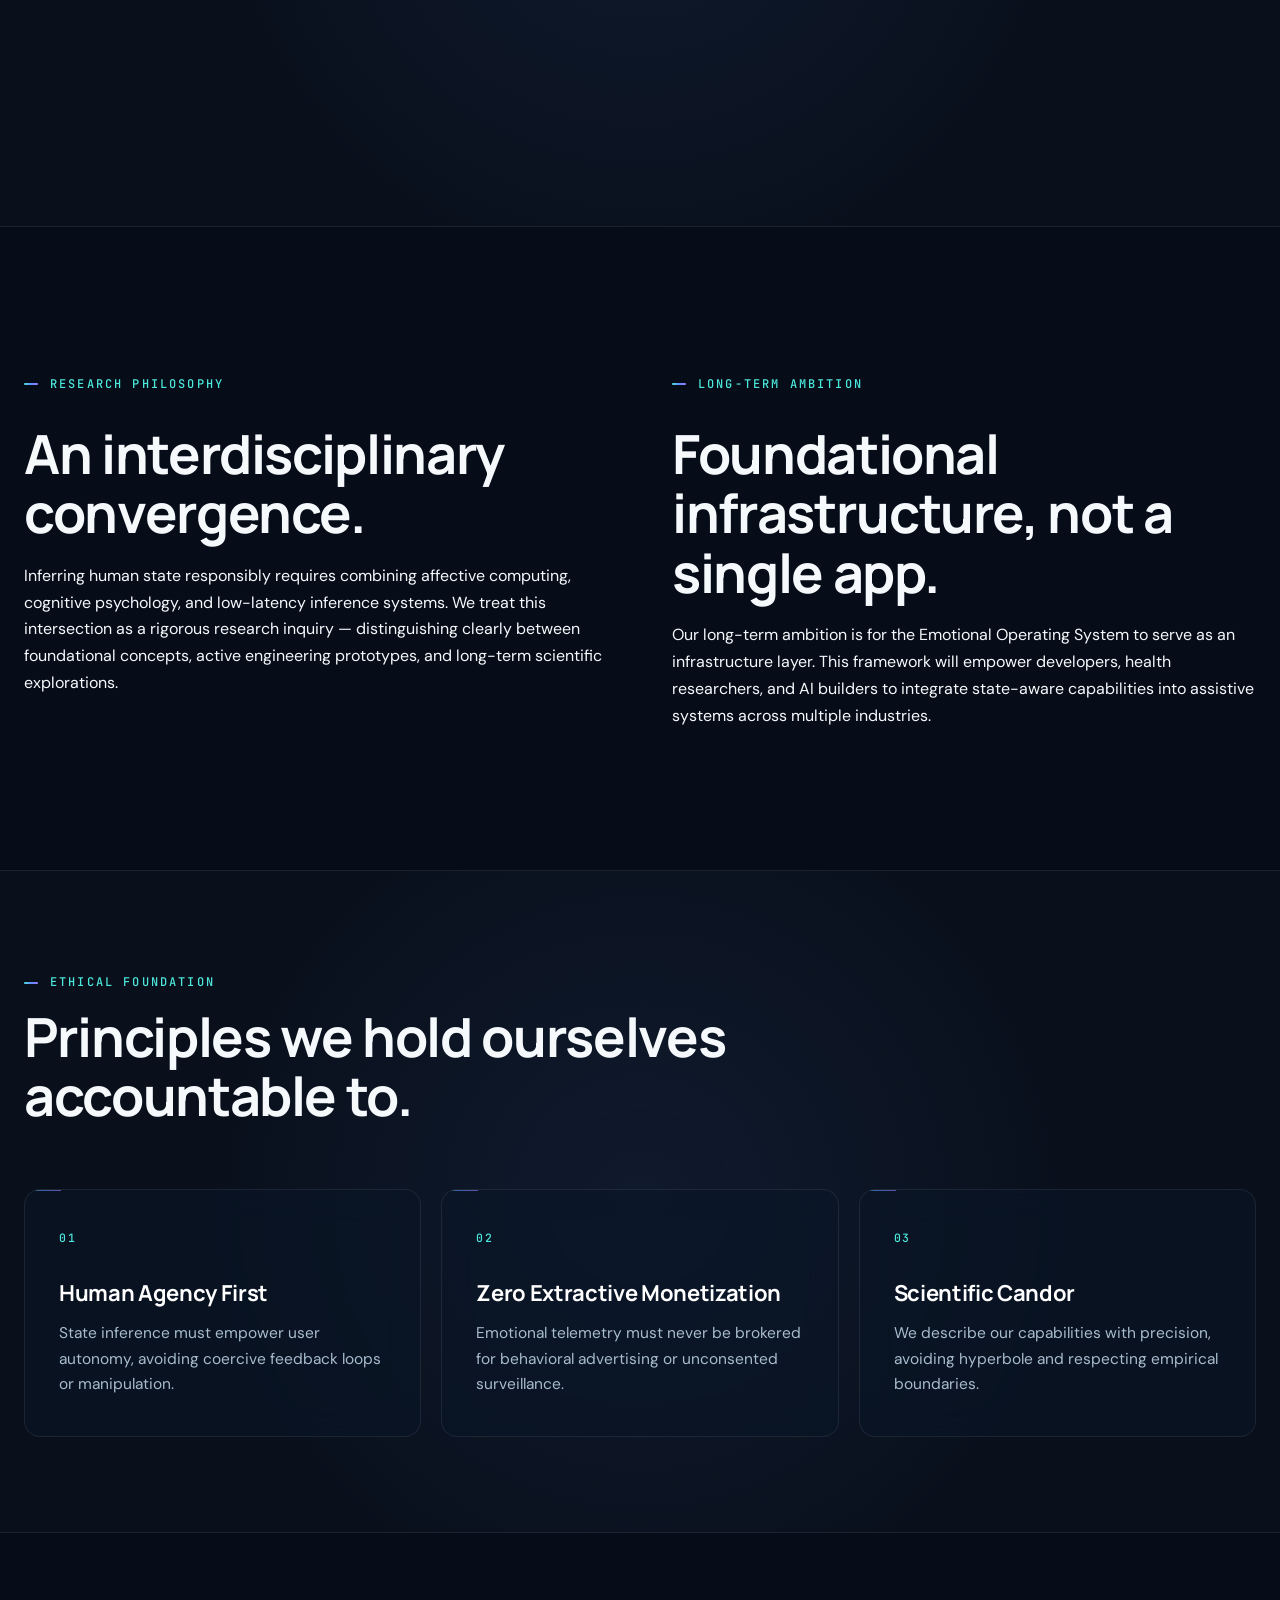
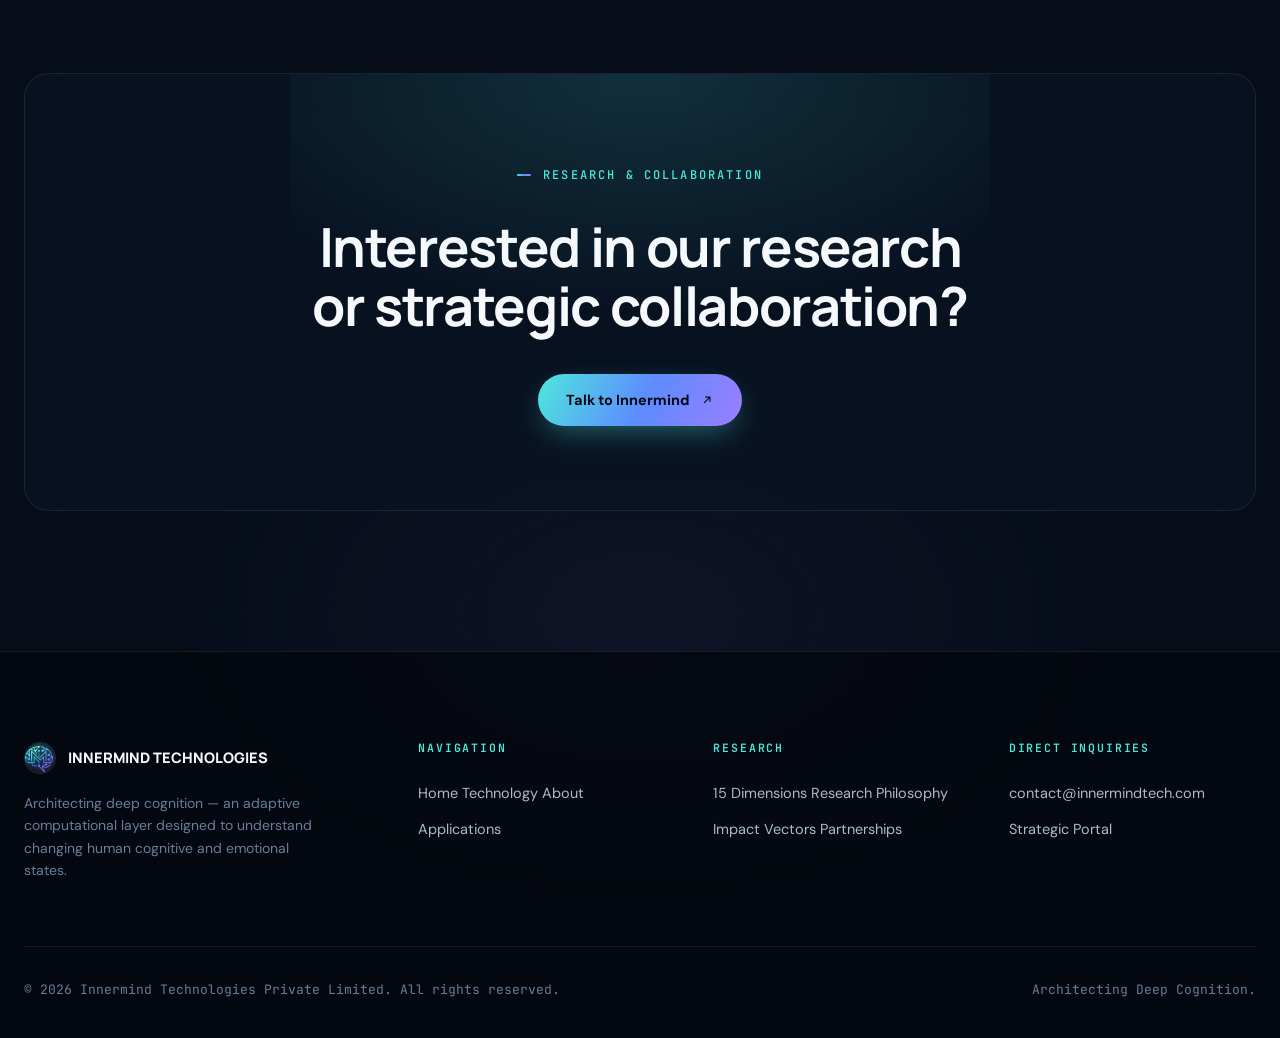
==== commit ad4af4e8: "Update about.html" ====
--- a/about.html
+++ b/about.html
@@ -1,168 +1,200 @@
 <!doctype html>
 <html lang="en">
 <head>
-<meta charset="utf-8">
-<meta name="viewport" content="width=device-width,initial-scale=1">
-<title>About | Innermind Technologies</title>
-<meta name="description" content="Innermind Technologies is an affective-computing company exploring how intelligent technology can become more adaptive, personalised and human-centred.">
-<link rel="canonical" href="https://innermindtech.com/about.html">
-<meta property="og:type" content="website">
-<meta property="og:title" content="About | Innermind Technologies">
-<meta property="og:description" content="Technology, designed around the human being — mission, vision and research philosophy.">
-<meta property="og:url" content="https://innermindtech.com/about.html">
-<meta property="og:image" content="assets/image.png">
-<meta name="twitter:card" content="summary">
-<meta name="theme-color" content="#070f1c">
-<link rel="icon" href="assets/image.png">
-<link rel="preconnect" href="https://fonts.googleapis.com">
-<link rel="stylesheet" href="styles.css">
+  <meta charset="utf-8">
+  <meta name="viewport" content="width=device-width, initial-scale=1">
+  <title>About | Innermind Technologies</title>
+  <meta name="description" content="Innermind Technologies is an affective-computing company exploring how intelligent technology can become more adaptive, personalised and human-centred.">
+  <link rel="canonical" href="https://innermindtech.com/about.html">
+  <meta property="og:type" content="website">
+  <meta property="og:title" content="About | Innermind Technologies">
+  <meta property="og:description" content="Technology, designed around the human being — mission, vision and research philosophy.">
+  <meta property="og:url" content="https://innermindtech.com/about.html">
+  <meta property="og:image" content="assets/image.png">
+  <meta name="twitter:card" content="summary_large_image">
+  <meta name="theme-color" content="#060d19">
+  <link rel="icon" href="assets/image.png">
+  <link rel="preconnect" href="https://fonts.googleapis.com">
+  <link rel="preconnect" href="https://fonts.gstatic.com" crossorigin>
+  <link rel="stylesheet" href="styles.css">
 </head>
 <body>
-<a class="skip-link" href="#main">Skip to content</a>
-
-<nav class="nav">
-  <div class="container nav-inner">
-    <a class="brand" href="index.html">
-      <img src="assets/image.png" alt="Innermind Technologies image" width="38" height="38">
-      <span>INNERMIND TECHNOLOGIES</span>
-    </a>
-    <div class="nav-right">
-      <div class="nav-links">
-        <a href="index.html">Home</a>
-        <a href="technology.html">Technology</a>
-        <a href="about.html" class="active">About</a>
-        <a href="applications.html">Applications</a>
-        <a href="contact.html">Contact</a>
-      </div>
-      <a class="btn primary nav-cta" href="contact.html">Talk to Innermind</a>
-      <button class="menu-btn" aria-label="Open menu" aria-expanded="false" aria-controls="mobile-nav"><span></span></button>
+  <a class="skip-link" href="#main">Skip to main content</a>
+
+  <nav class="nav" aria-label="Main Navigation">
+    <div class="container nav-inner">
+      <a class="brand" href="index.html" aria-label="Innermind Technologies Homepage">
+        <img src="assets/image.png" alt="Innermind Technologies emblem" width="36" height="36">
+        <span>INNERMIND TECHNOLOGIES</span>
+      </a>
+      <div class="nav-right">
+        <div class="nav-links">
+          <a href="index.html">Home</a>
+          <a href="technology.html">Technology</a>
+          <a href="about.html" class="active" aria-current="page">About</a>
+          <a href="applications.html">Applications</a>
+          <a href="contact.html">Contact</a>
+        </div>
+        <a class="btn primary nav-cta" href="contact.html">Talk to Innermind</a>
+        <button class="menu-btn" aria-label="Open menu" aria-expanded="false" aria-controls="mobile-nav">
+          <span></span>
+        </button>
+      </div>
     </div>
+  </nav>
+
+  <div class="mobile-panel" id="mobile-nav" aria-label="Mobile Navigation">
+    <a href="index.html">Home</a>
+    <a href="technology.html">Technology</a>
+    <a href="about.html" class="active">About</a>
+    <a href="applications.html">Applications</a>
+    <a href="contact.html">Contact</a>
+    <div class="mp-foot">contact@innermindtech.com</div>
   </div>
-</nav>
-
-<div class="mobile-panel" id="mobile-nav">
-  <a href="index.html">Home</a>
-  <a href="technology.html">Technology</a>
-  <a href="about.html" class="active">About</a>
-  <a href="applications.html">Applications</a>
-  <a href="contact.html">Contact</a>
-  <div class="mp-foot">contact@innermindtech.com</div>
-</div>
-
-<main id="main">
-
-  <section class="page-hero">
-    <div class="hero-field" aria-hidden="true"></div>
+
+  <main id="main">
+
+    <section class="page-hero">
+      <div class="container">
+        <div class="eyebrow">About Innermind</div>
+        <h1>Technology, designed around the <span class="gradient">human being.</span></h1>
+        <p class="lead">Innermind Technologies is an affective-computing research initiative developing foundational software architectures capable of perceiving and respecting changing human cognitive and emotional states.</p>
+      </div>
+    </section>
+
+    <!-- CORE PILLARS -->
+    <section class="section-tight">
+      <div class="container">
+        <div class="grid reveal-group">
+          <div class="card reveal">
+            <span class="number">MISSION</span>
+            <h3>Solve Human Context Friction</h3>
+            <p>We are investigating how intelligent interfaces can adapt fluidly to reduce cognitive overload and support mental clarity during demanding tasks.</p>
+          </div>
+          <div class="card reveal">
+            <span class="number">VISION</span>
+            <h3>Architect Deep Cognition</h3>
+            <p>Our vision is a future where computing operates as an empathic, context-aware collaborator rather than a rigid, static utility.</p>
+          </div>
+          <div class="card reveal">
+            <span class="number">APPROACH</span>
+            <h3>Research-Led &amp; Principled</h3>
+            <p>We synthesize cognitive psychology, machine inference, and ethical systems design to establish robust foundations for human-centric computing.</p>
+          </div>
+        </div>
+      </div>
+    </section>
+
+    <!-- EDITORIAL QUOTE -->
+    <section class="band">
+      <div class="container" style="padding: 90px 0;">
+        <div class="quote reveal">
+          We are not trying to make software louder or faster.<br>
+          We are engineering software to be <span class="gradient">profoundly more aware.</span>
+          <span class="who">— Innermind Manifesto</span>
+        </div>
+      </div>
+    </section>
+
+    <!-- DEEP DIVE SPLIT -->
+    <section>
+      <div class="container">
+        <div class="split-2">
+          <div class="reveal">
+            <div class="eyebrow">Research Philosophy</div>
+            <h2 style="margin-top: 16px;">An interdisciplinary convergence.</h2>
+            <p style="margin-top: 20px;">Inferring human state responsibly requires combining affective computing, cognitive psychology, and low-latency inference systems. We treat this intersection as a rigorous research inquiry — distinguishing clearly between foundational concepts, active engineering prototypes, and long-term scientific explorations.</p>
+          </div>
+          <div class="reveal">
+            <div class="eyebrow">Long-Term Ambition</div>
+            <h2 style="margin-top: 16px;">Foundational infrastructure, not a single app.</h2>
+            <p style="margin-top: 20px;">Our long-term ambition is for the Emotional Operating System to serve as an infrastructure layer. This framework will empower developers, health researchers, and AI builders to integrate state-aware capabilities into assistive systems across multiple industries.</p>
+          </div>
+        </div>
+      </div>
+    </section>
+
+    <!-- ETHICAL CODE / PRINCIPLES -->
+    <section class="section-tight band">
+      <div class="container">
+        <div class="section-head reveal">
+          <div class="eyebrow">Ethical Foundation</div>
+          <h2>Principles we hold ourselves accountable to.</h2>
+        </div>
+        <div class="grid reveal-group">
+          <div class="card reveal">
+            <span class="number">01</span>
+            <h3>Human Agency First</h3>
+            <p>State inference must empower user autonomy, avoiding coercive feedback loops or manipulation.</p>
+          </div>
+          <div class="card reveal">
+            <span class="number">02</span>
+            <h3>Zero Extractive Monetization</h3>
+            <p>Emotional telemetry must never be brokered for behavioral advertising or unconsented surveillance.</p>
+          </div>
+          <div class="card reveal">
+            <span class="number">03</span>
+            <h3>Scientific Candor</h3>
+            <p>We describe our capabilities with precision, avoiding hyperbole and respecting empirical boundaries.</p>
+          </div>
+        </div>
+      </div>
+    </section>
+
+    <!-- CALL TO ACTION -->
+    <section>
+      <div class="container">
+        <div class="cta-band reveal">
+          <div class="eyebrow" style="justify-content:center;">Research &amp; Collaboration</div>
+          <h2 style="margin-top: 18px;">Interested in our research or strategic collaboration?</h2>
+          <div class="buttons">
+            <a class="btn primary" href="contact.html">Talk to Innermind
+              <svg viewBox="0 0 24 24" fill="none" stroke="currentColor" stroke-width="2" aria-hidden="true"><path d="M7 17L17 7M9 7h8v8"/></svg>
+            </a>
+          </div>
+        </div>
+      </div>
+    </section>
+
+  </main>
+
+  <footer>
     <div class="container">
-      <div class="eyebrow">About Innermind</div>
-      <h1>Technology, designed around the <span class="gradient">human being.</span></h1>
-      <p class="lead">Innermind Technologies is an affective-computing company working toward a new technological layer for understanding and responding to human cognitive and emotional states.</p>
+      <div class="footer-grid">
+        <div>
+          <div class="footer-brand">
+            <img src="assets/image.png" alt="Innermind Technologies emblem" width="32" height="32">
+            <span>INNERMIND TECHNOLOGIES</span>
+          </div>
+          <p class="footer-blurb">Architecting deep cognition — an adaptive computational layer designed to understand changing human cognitive and emotional states.</p>
+        </div>
+        <div class="footer-col">
+          <h4>Navigation</h4>
+          <a href="index.html">Home</a>
+          <a href="technology.html">Technology</a>
+          <a href="about.html">About</a>
+          <a href="applications.html">Applications</a>
+        </div>
+        <div class="footer-col">
+          <h4>Research</h4>
+          <a href="technology.html#dimensions">15 Dimensions</a>
+          <a href="about.html">Research Philosophy</a>
+          <a href="applications.html">Impact Vectors</a>
+          <a href="contact.html">Partnerships</a>
+        </div>
+        <div class="footer-col">
+          <h4>Direct Inquiries</h4>
+          <a href="mailto:contact@innermindtech.com">contact@innermindtech.com</a>
+          <a href="contact.html">Strategic Portal</a>
+        </div>
+      </div>
+      <div class="footer-bottom">
+        <span>© <span data-year></span> Innermind Technologies Private Limited. All rights reserved.</span>
+        <span>Architecting Deep Cognition.</span>
+      </div>
     </div>
-  </section>
-
-  <section class="section-tight">
-    <div class="container">
-      <h2 class="sr-only">Mission, vision and approach</h2>
-      <div class="grid reveal-group">
-        <div class="card reveal"><span class="number">MISSION</span><h3>Address meaningful human problems</h3><p>We're exploring how intelligent technology can become more adaptive, personalised and useful in the face of mental and cognitive health challenges.</p></div>
-        <div class="card reveal"><span class="number">VISION</span><h3>Architect deep cognition</h3><p>Our vision is a computing ecosystem in which technology can account for the richness of human states instead of treating every interaction as context-free.</p></div>
-        <div class="card reveal"><span class="number">APPROACH</span><h3>Research-led, human-centric</h3><p>We combine affective computing, inference and adaptive personalisation with a strong emphasis on responsible, human-centred design.</p></div>
-      </div>
-    </div>
-  </section>
-
-  <section class="band">
-    <div class="container" style="padding:70px 0">
-      <div class="quote reveal">
-        We're not trying to make software louder or faster.<br>
-        We're trying to make it <span class="gradient">more aware.</span>
-      </div>
-    </div>
-  </section>
-
-  <section>
-    <div class="container">
-      <div class="split-2">
-        <div class="reveal">
-          <div class="eyebrow">Research philosophy</div>
-          <h2 style="margin-top:16px">An interdisciplinary starting point.</h2>
-          <p style="margin-top:20px">Understanding human state well enough to respond to it responsibly sits at the intersection of affective computing, cognitive psychology and inference systems. We treat that intersection as a research problem first — being honest about what's conceptual, what's being developed, and what's still an open question, rather than overstating where the technology stands today.</p>
-        </div>
-        <div class="reveal">
-          <div class="eyebrow">Long-term ambition</div>
-          <h2 style="margin-top:16px">A foundational layer, not a single product.</h2>
-          <p style="margin-top:20px">Our long-term ambition is for the Emotional Operating System to function as infrastructure — a layer other human-centred applications could eventually be built on, spanning health, personalisation and human–AI interaction. That's a multi-year undertaking, and we're building toward it deliberately rather than rushing a single narrow use case to market.</p>
-        </div>
-      </div>
-    </div>
-  </section>
-
-  <section class="section-tight band">
-    <div class="container">
-      <div class="section-head reveal">
-        <div class="eyebrow">How we work</div>
-        <h2>Principles we hold ourselves to.</h2>
-      </div>
-      <div class="grid reveal-group">
-        <div class="card reveal"><span class="number">01</span><h3>Human-centred first</h3><p>Every design decision is weighed against what actually serves the person on the other end of the interaction.</p></div>
-        <div class="card reveal"><span class="number">02</span><h3>Responsible by default</h3><p>Inferring emotional and cognitive state is a responsibility we take seriously, not a feature we treat lightly.</p></div>
-        <div class="card reveal"><span class="number">03</span><h3>Honest about the frontier</h3><p>We describe our work in terms of what's conceptual, in progress, or established — and avoid overstating any of it.</p></div>
-      </div>
-    </div>
-  </section>
-
-  <section>
-    <div class="container">
-      <div class="cta-band reveal">
-        <div class="eyebrow" style="justify-content:center">Join the conversation</div>
-        <h2 style="margin-top:18px">Interested in the research, or a potential partnership?</h2>
-        <div class="buttons">
-          <a class="btn primary" href="contact.html">Talk to Innermind
-            <svg viewBox="0 0 24 24" fill="none" stroke="currentColor" stroke-width="2" aria-hidden="true"><path d="M7 17L17 7M9 7h8v8"/></svg>
-          </a>
-        </div>
-      </div>
-    </div>
-  </section>
-
-</main>
-
-<footer>
-  <div class="container">
-    <div class="footer-grid">
-      <div>
-        <div class="footer-brand">
-          <img src="assets/image.png" alt="Innermind Technologies image" width="34" height="34">
-          <span>INNERMIND TECHNOLOGIES</span>
-        </div>
-        <p class="footer-blurb">Architecting deep cognition — an adaptive layer designed to help technology understand changing human cognitive and emotional states.</p>
-      </div>
-      <div class="footer-col">
-        <h4>Site</h4>
-        <a href="index.html">Home</a>
-        <a href="technology.html">Technology</a>
-        <a href="about.html">About</a>
-        <a href="applications.html">Applications</a>
-      </div>
-      <div class="footer-col">
-        <h4>Company</h4>
-        <a href="about.html">Mission &amp; vision</a>
-        <a href="applications.html">Applications</a>
-        <a href="contact.html">Contact</a>
-      </div>
-      <div class="footer-col">
-        <h4>Contact</h4>
-        <a href="mailto:contact@innermindtech.com">contact@innermindtech.com</a>
-        <a href="contact.html">Enquiry form</a>
-      </div>
-    </div>
-    <div class="footer-bottom">
-      <span>© <span data-year></span> Innermind Technologies Private Limited.</span>
-      <span>Architecting Deep Cognition.</span>
-    </div>
-  </div>
-</footer>
-
-<script src="script.js" defer></script>
+  </footer>
+
+  <script src="script.js" defer></script>
 </body>
 </html>
--- a/styles.css
+++ b/styles.css
@@ -1,490 +1,1575 @@
 /* =================================================================
-   INNERMIND TECHNOLOGIES — DESIGN SYSTEM
-   Architecting Deep Cognition.
+   INNERMIND TECHNOLOGIES — ADVANCED DESIGN SYSTEM
+   Architecting Deep Cognition // Affective Computing Layer
    ================================================================= */
 
-@import url('https://fonts.googleapis.com/css2?family=DM+Sans:ital,wght@0,400;0,500;0,600;0,700;1,400&family=Manrope:wght@400;500;600;700;800&family=JetBrains+Mono:wght@400;500;600&display=swap');
-
-/* ---------- 1. TOKENS ---------- */
-:root{
-  /* surfaces */
-  --void:#04080f;
-  --bg:#070f1c;
-  --bg-soft:#0a1524;
-  --panel:#0d1b2d;
-  --panel-hover:#12233a;
-  --glass:rgba(13,27,45,.55);
-
-  /* text */
-  --text:#f3f7fb;
-  --text-soft:#aebbcd;
-  --text-mute:#71839c;
-
-  /* borders */
-  --line:rgba(255,255,255,.09);
-  --line-strong:rgba(255,255,255,.18);
-  --line-signal:rgba(90,196,209,.35);
-
-  /* signal palette — cool = computational, warm = human */
-  --cyan:#4de8dc;
-  --blue:#5d8cff;
-  --violet:#9b7dff;
-  --amber:#ffb672;
-  --grad-signal:linear-gradient(100deg,var(--cyan),var(--blue) 55%,var(--violet));
-  --grad-warm:linear-gradient(100deg,var(--amber),#ff8fa3);
-
-  /* elevation / glow */
-  --glow-cyan:0 0 70px rgba(77,232,220,.14);
-  --glow-blue:0 0 70px rgba(93,140,255,.14);
-  --shadow-card:0 24px 60px -30px rgba(0,0,0,.65);
-
-  /* type scale */
-  --font-display:'Manrope',sans-serif;
-  --font-body:'DM Sans',sans-serif;
-  --font-mono:'JetBrains Mono',monospace;
-
-  /* motion */
-  --ease:cubic-bezier(.16,.8,.24,1);
-  --ease-out:cubic-bezier(.22,1,.36,1);
-  --dur-fast:180ms;
-  --dur-med:460ms;
-  --dur-slow:900ms;
-
-  /* layout */
-  --max:1220px;
-  --max-narrow:840px;
-  --nav-h:78px;
-  --radius-sm:10px;
-  --radius-md:18px;
-  --radius-lg:28px;
-  --radius-full:999px;
-}
-
-/* ---------- 2. RESET / BASE ---------- */
-*,*::before,*::after{box-sizing:border-box}
-*{margin:0}
-html{scroll-behavior:smooth;-webkit-text-size-adjust:100%}
-html,body{height:100%}
-body{
+@import url('https://fonts.googleapis.com/css2?family=DM+Sans:ital,opsz,wght@0,9..40,400;0,9..40,500;0,9..40,600;0,9..40,700;1,9..40,400&family=JetBrains+Mono:ital,wght@0,400;0,500;0,600;1,400&family=Manrope:wght@400;500;600;700;800&display=swap');
+
+/* ---------- 1. TOKENS & VARIABLES ---------- */
+:root {
+  /* Surfaces */
+  --void: #02050a;
+  --bg: #060d19;
+  --bg-subtle: #091424;
+  --panel: rgba(11, 23, 40, 0.72);
+  --panel-solid: #0d1e35;
+  --panel-hover: rgba(18, 36, 62, 0.85);
+  --glass: rgba(10, 22, 38, 0.58);
+  --glass-strong: rgba(12, 26, 46, 0.88);
+
+  /* Typography */
+  --font-display: 'Manrope', -apple-system, BlinkMacSystemFont, 'Segoe UI', Roboto, sans-serif;
+  --font-body: 'DM Sans', -apple-system, BlinkMacSystemFont, 'Segoe UI', Roboto, sans-serif;
+  --font-mono: 'JetBrains Mono', monospace;
+
+  /* Palette - Affective Computation */
+  --cyan: #4de8dc;
+  --cyan-dim: rgba(77, 232, 220, 0.15);
+  --blue: #5d8cff;
+  --blue-dim: rgba(93, 140, 255, 0.15);
+  --violet: #9b7dff;
+  --violet-dim: rgba(155, 125, 255, 0.15);
+  --amber: #ffb672;
+  --amber-dim: rgba(255, 182, 114, 0.15);
+
+  /* Gradients */
+  --grad-signal: linear-gradient(115deg, #4de8dc 0%, #5d8cff 52%, #9b7dff 100%);
+  --grad-signal-glow: linear-gradient(115deg, rgba(77, 232, 220, 0.4) 0%, rgba(93, 140, 255, 0.4) 52%, rgba(155, 125, 255, 0.4) 100%);
+  --grad-warm: linear-gradient(115deg, #ffb672 0%, #ff7e8a 100%);
+  --grad-surface: linear-gradient(180deg, rgba(255, 255, 255, 0.04) 0%, rgba(255, 255, 255, 0.01) 100%);
+
+  /* Lines & Borders */
+  --line: rgba(255, 255, 255, 0.08);
+  --line-strong: rgba(255, 255, 255, 0.16);
+  --line-signal: rgba(77, 232, 220, 0.35);
+  --line-violet: rgba(155, 125, 255, 0.35);
+
+  /* Text Colors */
+  --text: #f5f9fc;
+  --text-soft: #a8bccc;
+  --text-mute: #687e99;
+  --text-dim: #44566f;
+
+  /* Shadows & Elevation */
+  --glow-cyan: 0 0 80px rgba(77, 232, 220, 0.16);
+  --glow-blue: 0 0 80px rgba(93, 140, 255, 0.16);
+  --shadow-card: 0 24px 64px -24px rgba(2, 5, 10, 0.85);
+
+  /* Geometry & Layout */
+  --max: 1240px;
+  --max-narrow: 860px;
+  --nav-h: 76px;
+  --radius-xs: 6px;
+  --radius-sm: 10px;
+  --radius-md: 16px;
+  --radius-lg: 24px;
+  --radius-full: 9999px;
+
+  /* Motion */
+  --ease: cubic-bezier(0.16, 1, 0.3, 1);
+  --ease-out: cubic-bezier(0.22, 1, 0.36, 1);
+  --dur-fast: 160ms;
+  --dur-med: 400ms;
+  --dur-slow: 850ms;
+}
+
+/* ---------- 2. RESET & FOUNDATIONS ---------- */
+*, *::before, *::after {
+  box-sizing: border-box;
+  margin: 0;
+  padding: 0;
+}
+
+html {
+  scroll-behavior: smooth;
+  -webkit-text-size-adjust: 100%;
+  background-color: var(--void);
+}
+
+body {
+  min-height: 100vh;
   background:
-    radial-gradient(ellipse 900px 600px at 82% 4%, rgba(93,140,255,.14), transparent 60%),
-    radial-gradient(ellipse 700px 500px at 8% 18%, rgba(77,232,220,.08), transparent 55%),
+    radial-gradient(ellipse 1100px 700px at 85% 2%, rgba(93, 140, 255, 0.12), transparent 60%),
+    radial-gradient(ellipse 900px 600px at 15% 15%, rgba(77, 232, 220, 0.08), transparent 55%),
+    radial-gradient(ellipse 800px 500px at 50% 90%, rgba(155, 125, 255, 0.06), transparent 60%),
     var(--bg);
-  color:var(--text);
-  font-family:var(--font-body);
-  font-size:16px;
-  line-height:1.65;
-  -webkit-font-smoothing:antialiased;
-  overflow-x:clip;
-}
-img,svg{display:block;max-width:100%}
-a{color:inherit;text-decoration:none}
-button{font:inherit;color:inherit;background:none;border:0;cursor:pointer}
-input,textarea{font:inherit}
-ul{list-style:none;padding:0}
-h1,h2,h3,h4{font-family:var(--font-display);line-height:1.06;letter-spacing:-.03em;font-weight:700}
-
-::selection{background:rgba(77,232,220,.28);color:#fff}
-
-:focus-visible{outline:2px solid var(--cyan);outline-offset:3px;border-radius:4px}
-
-.sr-only{
-  position:absolute;width:1px;height:1px;padding:0;margin:-1px;overflow:hidden;
-  clip:rect(0,0,0,0);white-space:nowrap;border:0;
-}
-
-.skip-link{
-  position:fixed;top:-60px;left:16px;z-index:200;
-  background:var(--cyan);color:#04141a;font-weight:700;font-size:14px;
-  padding:12px 18px;border-radius:var(--radius-sm);transition:top var(--dur-fast) var(--ease);
-}
-.skip-link:focus{top:16px}
-
-/* ---------- 3. LAYOUT ---------- */
-.container{width:min(var(--max),calc(100% - 44px));margin-inline:auto}
-.container--narrow{width:min(var(--max-narrow),calc(100% - 44px));margin-inline:auto}
-section{padding:150px 0}
-.section-tight{padding:100px 0}
-.section-head{max-width:720px;margin-bottom:60px}
-.section-head p{color:var(--text-soft);font-size:18px;margin-top:16px}
-.section-head--center{margin-inline:auto;text-align:center}
-
-/* ---------- 4. TYPOGRAPHY ---------- */
-.eyebrow{
-  font-family:var(--font-mono);color:var(--cyan);font-size:12.5px;
-  text-transform:uppercase;letter-spacing:.18em;font-weight:500;
-  display:inline-flex;align-items:center;gap:10px;
-}
-.eyebrow::before{content:"";width:18px;height:1px;background:var(--cyan);display:inline-block}
-.mono{font-family:var(--font-mono)}
-h1{font-size:clamp(42px,6.4vw,80px)}
-h2{font-size:clamp(32px,4.6vw,52px);letter-spacing:-.025em}
-h3{font-size:21px;letter-spacing:-.01em}
-.lead{font-size:19px;color:var(--text-soft);max-width:640px;font-weight:400}
-.gradient{background:var(--grad-signal);-webkit-background-clip:text;background-clip:text;color:transparent}
-.gradient-warm{background:var(--grad-warm);-webkit-background-clip:text;background-clip:text;color:transparent}
-.muted{color:var(--text-mute)}
-p{color:var(--text-soft)}
-
-/* ---------- 5. BUTTONS ---------- */
-.btn{
-  position:relative;display:inline-flex;align-items:center;justify-content:center;gap:8px;
-  padding:15px 26px;border-radius:var(--radius-full);font-weight:600;font-size:14.5px;
-  border:1px solid var(--line-strong);color:var(--text);
-  transition:transform var(--dur-fast) var(--ease),border-color var(--dur-fast) var(--ease),background var(--dur-fast) var(--ease);
-  will-change:transform;
-}
-.btn:hover{border-color:rgba(255,255,255,.34)}
-.btn.primary{background:var(--grad-signal);color:#051019;border:0;font-weight:700}
-.btn.primary:hover{filter:brightness(1.08)}
-.btn svg{width:15px;height:15px;transition:transform var(--dur-fast) var(--ease)}
-.btn:hover svg{transform:translate(2px,-2px)}
-.buttons{display:flex;gap:14px;flex-wrap:wrap;margin-top:36px}
+  color: var(--text);
+  font-family: var(--font-body);
+  font-size: 16px;
+  line-height: 1.68;
+  -webkit-font-smoothing: antialiased;
+  -moz-osx-font-smoothing: grayscale;
+  overflow-x: clip;
+  position: relative;
+}
+
+body::before {
+  content: "";
+  position: fixed;
+  inset: 0;
+  background-image: radial-gradient(rgba(255, 255, 255, 0.04) 1px, transparent 1px);
+  background-size: 32px 32px;
+  pointer-events: none;
+  z-index: 0;
+  opacity: 0.65;
+}
+
+img, svg {
+  display: block;
+  max-width: 100%;
+}
+
+a {
+  color: inherit;
+  text-decoration: none;
+}
+
+button {
+  font: inherit;
+  color: inherit;
+  background: none;
+  border: 0;
+  cursor: pointer;
+}
+
+input, textarea {
+  font: inherit;
+}
+
+ul {
+  list-style: none;
+}
+
+h1, h2, h3, h4, h5, h6 {
+  font-family: var(--font-display);
+  line-height: 1.08;
+  letter-spacing: -0.03em;
+  font-weight: 700;
+  color: var(--text);
+}
+
+::selection {
+  background: rgba(77, 232, 220, 0.3);
+  color: #ffffff;
+}
+
+:focus-visible {
+  outline: 2px solid var(--cyan);
+  outline-offset: 4px;
+  border-radius: var(--radius-xs);
+}
+
+.sr-only {
+  position: absolute;
+  width: 1px;
+  height: 1px;
+  padding: 0;
+  margin: -1px;
+  overflow: hidden;
+  clip: rect(0, 0, 0, 0);
+  white-space: nowrap;
+  border: 0;
+}
+
+.skip-link {
+  position: fixed;
+  top: -70px;
+  left: 20px;
+  z-index: 999;
+  background: var(--cyan);
+  color: #020912;
+  font-weight: 700;
+  font-size: 13.5px;
+  padding: 12px 22px;
+  border-radius: var(--radius-sm);
+  transition: top var(--dur-fast) var(--ease);
+  box-shadow: 0 10px 30px rgba(77, 232, 220, 0.4);
+}
+.skip-link:focus {
+  top: 20px;
+}
+
+/* ---------- 3. LAYOUT CONTAINERS ---------- */
+.container {
+  width: min(var(--max), calc(100% - 48px));
+  margin-inline: auto;
+  position: relative;
+  z-index: 1;
+}
+
+.container--narrow {
+  width: min(var(--max-narrow), calc(100% - 48px));
+  margin-inline: auto;
+  position: relative;
+  z-index: 1;
+}
+
+section {
+  padding: 140px 0;
+  position: relative;
+  z-index: 1;
+}
+
+.section-tight {
+  padding: 95px 0;
+}
+
+.section-head {
+  max-width: 760px;
+  margin-bottom: 64px;
+}
+.section-head p {
+  color: var(--text-soft);
+  font-size: 18.5px;
+  margin-top: 18px;
+  line-height: 1.65;
+}
+.section-head--center {
+  margin-inline: auto;
+  text-align: center;
+}
+
+/* ---------- 4. TYPOGRAPHIC UTILITIES ---------- */
+.mono {
+  font-family: var(--font-mono);
+}
+
+.eyebrow {
+  font-family: var(--font-mono);
+  color: var(--cyan);
+  font-size: 12px;
+  text-transform: uppercase;
+  letter-spacing: 0.18em;
+  font-weight: 500;
+  display: inline-flex;
+  align-items: center;
+  gap: 12px;
+  margin-bottom: 14px;
+}
+.eyebrow::before {
+  content: "";
+  width: 14px;
+  height: 2px;
+  background: var(--grad-signal);
+  display: inline-block;
+  border-radius: 2px;
+}
+
+.badge-tag {
+  font-family: var(--font-mono);
+  font-size: 11px;
+  letter-spacing: 0.12em;
+  text-transform: uppercase;
+  padding: 5px 12px;
+  border-radius: var(--radius-full);
+  background: rgba(77, 232, 220, 0.08);
+  border: 1px solid rgba(77, 232, 220, 0.25);
+  color: var(--cyan);
+  display: inline-flex;
+  align-items: center;
+  gap: 8px;
+}
+.badge-tag::before {
+  content: "";
+  width: 6px;
+  height: 6px;
+  border-radius: 50%;
+  background: var(--cyan);
+  box-shadow: 0 0 8px var(--cyan);
+}
+
+h1 {
+  font-size: clamp(40px, 6.2vw, 84px);
+  letter-spacing: -0.035em;
+  line-height: 1.04;
+}
+
+h2 {
+  font-size: clamp(30px, 4.4vw, 54px);
+  letter-spacing: -0.025em;
+  line-height: 1.1;
+}
+
+h3 {
+  font-size: 22px;
+  letter-spacing: -0.015em;
+  line-height: 1.25;
+}
+
+.lead {
+  font-size: 19.5px;
+  color: var(--text-soft);
+  max-width: 680px;
+  font-weight: 400;
+  line-height: 1.65;
+}
+
+.gradient {
+  background: var(--grad-signal);
+  -webkit-background-clip: text;
+  background-clip: text;
+  color: transparent;
+  display: inline;
+}
+
+.gradient-warm {
+  background: var(--grad-warm);
+  -webkit-background-clip: text;
+  background-clip: text;
+  color: transparent;
+  display: inline;
+}
+
+.muted {
+  color: var(--text-mute);
+}
+
+/* ---------- 5. BUTTONS & ACTIONS ---------- */
+.btn {
+  position: relative;
+  display: inline-flex;
+  align-items: center;
+  justify-content: center;
+  gap: 10px;
+  padding: 14px 28px;
+  border-radius: var(--radius-full);
+  font-weight: 600;
+  font-size: 14.5px;
+  border: 1px solid var(--line-strong);
+  background: rgba(255, 255, 255, 0.03);
+  color: var(--text);
+  backdrop-filter: blur(12px);
+  -webkit-backdrop-filter: blur(12px);
+  transition: border-color var(--dur-fast) var(--ease), background var(--dur-fast) var(--ease), transform var(--dur-fast) var(--ease), box-shadow var(--dur-fast) var(--ease);
+  will-change: transform;
+  overflow: hidden;
+}
+
+.btn:hover {
+  border-color: rgba(255, 255, 255, 0.38);
+  background: rgba(255, 255, 255, 0.08);
+  color: #ffffff;
+}
+
+.btn.primary {
+  background: var(--grad-signal);
+  color: #020912;
+  border: 0;
+  font-weight: 700;
+  box-shadow: 0 10px 30px -8px rgba(77, 232, 220, 0.45);
+}
+
+.btn.primary:hover {
+  filter: brightness(1.1);
+  box-shadow: 0 14px 38px -6px rgba(77, 232, 220, 0.6);
+}
+
+.btn svg {
+  width: 14px;
+  height: 14px;
+  transition: transform var(--dur-fast) var(--ease);
+}
+.btn:hover svg {
+  transform: translate(2px, -2px);
+}
+
+.buttons {
+  display: flex;
+  gap: 16px;
+  flex-wrap: wrap;
+  align-items: center;
+  margin-top: 38px;
+}
+
+/* Button Sheen Effect */
+.btn::after {
+  content: "";
+  position: absolute;
+  inset: 0;
+  border-radius: inherit;
+  pointer-events: none;
+  background: linear-gradient(115deg, transparent 35%, rgba(255, 255, 255, 0.35) 50%, transparent 65%);
+  transform: translateX(-130%);
+  transition: transform 0.75s var(--ease-out);
+}
+.btn:hover::after {
+  transform: translateX(130%);
+}
+.btn.primary::after {
+  background: linear-gradient(115deg, transparent 35%, rgba(255, 255, 255, 0.6) 50%, transparent 65%);
+}
 
 /* ---------- 6. NAVIGATION ---------- */
-.nav{
-  position:sticky;top:0;z-index:60;height:var(--nav-h);
-  border-bottom:1px solid transparent;
-  transition:background var(--dur-med) var(--ease),border-color var(--dur-med) var(--ease),backdrop-filter var(--dur-med) var(--ease);
-}
-.nav.is-scrolled{
-  background:rgba(5,11,20,.72);backdrop-filter:blur(18px);-webkit-backdrop-filter:blur(18px);
-  border-bottom-color:var(--line);
-}
-.nav-inner{height:100%;display:flex;align-items:center;justify-content:space-between}
-.brand{display:flex;align-items:center;gap:12px;font-family:var(--font-display);font-weight:800;letter-spacing:.02em}
-.brand img{width:38px;height:38px;object-fit:cover;border-radius:50%;border:1px solid var(--line-strong)}
-.brand span{font-size:14.5px}
-.nav-right{display:flex;align-items:center}
-.nav-links{display:flex;gap:8px;align-items:center}
-.nav-links a{
-  position:relative;font-size:14px;color:var(--text-soft);padding:9px 4px;
-  transition:color var(--dur-fast) var(--ease);
-}
-.nav-links a + a{margin-left:24px}
-.nav-links a::after{
-  content:"";position:absolute;left:0;right:100%;bottom:2px;height:1px;background:var(--cyan);
-  transition:right var(--dur-med) var(--ease-out);
-}
-.nav-links a:hover,.nav-links a.active{color:var(--text)}
-.nav-links a:hover::after,.nav-links a.active::after{right:0}
-.nav-cta{margin-left:20px}
-
-.menu-btn{
-  display:none;width:42px;height:42px;place-items:center;position:relative;z-index:80;
-  border:1px solid var(--line-strong);border-radius:var(--radius-full);
-}
-.menu-btn span{
-  display:block;width:16px;height:1.5px;background:var(--text);position:relative;
-  transition:transform var(--dur-fast) var(--ease),opacity var(--dur-fast) var(--ease);
-}
-.menu-btn span::before,.menu-btn span::after{
-  content:"";position:absolute;left:0;width:16px;height:1.5px;background:var(--text);
-  transition:transform var(--dur-fast) var(--ease),top var(--dur-fast) var(--ease);
-}
-.menu-btn span::before{top:-5px}
-.menu-btn span::after{top:5px}
-.menu-btn[aria-expanded="true"] span{background:transparent}
-.menu-btn[aria-expanded="true"] span::before{top:0;transform:rotate(45deg)}
-.menu-btn[aria-expanded="true"] span::after{top:0;transform:rotate(-45deg)}
-
-.mobile-panel{
-  position:fixed;inset:0;z-index:70;background:rgba(5,10,18,.98);backdrop-filter:blur(6px);
-  display:flex;flex-direction:column;justify-content:center;padding:0 44px;
-  opacity:0;visibility:hidden;transform:translateY(-8px);
-  transition:opacity var(--dur-med) var(--ease),transform var(--dur-med) var(--ease),visibility 0s var(--dur-med);
-}
-.mobile-panel.is-open{opacity:1;visibility:visible;transform:translateY(0);transition:opacity var(--dur-med) var(--ease),transform var(--dur-med) var(--ease)}
-.mobile-panel a{
-  display:block;font-family:var(--font-display);font-size:clamp(30px,9vw,44px);font-weight:700;
-  padding:12px 0;color:var(--text-soft);border-bottom:1px solid var(--line);letter-spacing:-.02em;
-  opacity:0;transform:translateY(14px);transition:opacity var(--dur-med) var(--ease),transform var(--dur-med) var(--ease),color var(--dur-fast) var(--ease);
-}
-.mobile-panel.is-open a{opacity:1;transform:translateY(0)}
-.mobile-panel a:nth-child(1){transition-delay:60ms}
-.mobile-panel a:nth-child(2){transition-delay:110ms}
-.mobile-panel a:nth-child(3){transition-delay:160ms}
-.mobile-panel a:nth-child(4){transition-delay:210ms}
-.mobile-panel a:nth-child(5){transition-delay:260ms}
-.mobile-panel a.active,.mobile-panel a:hover{color:var(--cyan)}
-.mobile-panel .mp-foot{
-  margin-top:30px;color:var(--text-mute);font-size:13px;font-family:var(--font-mono);
-  opacity:0;transition:opacity var(--dur-med) var(--ease);transition-delay:300ms;
-}
-.mobile-panel.is-open .mp-foot{opacity:1}
-body.nav-open{overflow:hidden}
-
-/* ---------- 7. CUSTOM CURSOR ---------- */
-.cursor-dot,.cursor-ring{
-  position:fixed;top:0;left:0;pointer-events:none;z-index:9999;border-radius:50%;
-  transform:translate(-50%,-50%);will-change:transform;
-}
-.cursor-dot{width:6px;height:6px;background:var(--cyan);box-shadow:0 0 8px var(--cyan)}
-.cursor-ring{
-  width:34px;height:34px;border:1px solid rgba(77,232,220,.5);
-  transition:width var(--dur-fast) var(--ease),height var(--dur-fast) var(--ease),border-color var(--dur-fast) var(--ease),background var(--dur-fast) var(--ease);
-}
-.cursor-ring.is-active{width:64px;height:64px;background:rgba(77,232,220,.08);border-color:rgba(77,232,220,.7)}
-html.has-custom-cursor,html.has-custom-cursor a,html.has-custom-cursor button{cursor:none}
-
-/* ---------- 8. CARDS ---------- */
-.grid{display:grid;grid-template-columns:repeat(3,1fr);gap:18px}
-.split-2{display:grid;grid-template-columns:1fr 1fr;gap:60px;align-items:start}
-.split-2--center{align-items:center}
-.card{
-  background:var(--glass);border:1px solid var(--line);border-radius:var(--radius-md);
-  padding:34px 30px;transition:transform var(--dur-med) var(--ease),border-color var(--dur-fast) var(--ease),background var(--dur-fast) var(--ease);
-}
-.card:hover{transform:translateY(-4px);border-color:var(--line-signal);background:rgba(17,32,52,.6)}
-.card p{margin-bottom:0;color:var(--text-soft)}
-.card .number{
-  font-family:var(--font-mono);font-size:12px;color:var(--cyan);letter-spacing:.14em;
-  font-weight:500;margin-bottom:40px;display:block;
-}
-.card h3{margin-bottom:12px}
-
-/* ---------- 9. HOME HERO ---------- */
-.hero{
-  position:relative;min-height:calc(100vh - var(--nav-h));display:grid;align-items:center;
-  overflow:hidden;isolation:isolate;
-}
-.hero-field{position:absolute;inset:0;z-index:-1}
-.hero-field canvas{width:100%;height:100%;display:block}
-.hero-field::after{
-  content:"";position:absolute;inset:0;
-  background:linear-gradient(100deg,var(--bg) 0%, rgba(7,15,28,.72) 32%, transparent 62%),
-             linear-gradient(0deg, var(--bg) 0%, transparent 16%);
-  pointer-events:none;
-}
-.hero-inner{padding:130px 0 90px;max-width:760px}
-.hero-inner h1{margin:22px 0 26px}
-.scroll-cue{
-  position:absolute;left:50%;bottom:38px;transform:translateX(-50%);
-  display:flex;flex-direction:column;align-items:center;gap:10px;color:var(--text-mute);
-  font-family:var(--font-mono);font-size:11px;letter-spacing:.16em;text-transform:uppercase;
-}
-.scroll-cue .line{width:1px;height:34px;background:linear-gradient(var(--cyan),transparent);animation:cue 2.2s ease-in-out infinite}
-@keyframes cue{0%{transform:scaleY(.3);opacity:.4}50%{transform:scaleY(1);opacity:1}100%{transform:scaleY(.3);opacity:.4}}
-
-/* ---------- 10. PAGE HERO (subpages) ---------- */
-.page-hero{padding:118px 0 76px;position:relative}
-.page-hero h1{font-size:clamp(40px,6.4vw,68px);margin:20px 0 24px}
-.page-hero .lead{font-size:19px}
-
-/* ---------- 11. QUOTE BAND ---------- */
-.band{border-top:1px solid var(--line);border-bottom:1px solid var(--line);background:rgba(255,255,255,.015);position:relative;overflow:hidden}
-.band::before{
-  content:"";position:absolute;top:50%;left:50%;width:900px;height:900px;
-  background:radial-gradient(circle,rgba(93,140,255,.08),transparent 68%);
-  transform:translate(-50%,-50%);
-}
-.quote{font-family:var(--font-display);font-size:clamp(26px,3.9vw,46px);letter-spacing:-.03em;max-width:920px;position:relative}
-.quote .who{display:block;margin-top:26px;font-family:var(--font-mono);font-size:13px;color:var(--text-mute);letter-spacing:.08em}
+.nav {
+  position: sticky;
+  top: 0;
+  z-index: 100;
+  height: var(--nav-h);
+  border-bottom: 1px solid rgba(255, 255, 255, 0.04);
+  background: rgba(4, 8, 15, 0.65);
+  backdrop-filter: blur(20px);
+  -webkit-backdrop-filter: blur(20px);
+  transition: background var(--dur-med) var(--ease), border-color var(--dur-med) var(--ease), box-shadow var(--dur-med) var(--ease);
+}
+
+.nav.is-scrolled {
+  background: rgba(4, 8, 15, 0.88);
+  border-bottom-color: var(--line);
+  box-shadow: 0 12px 36px rgba(0, 0, 0, 0.45);
+}
+
+.nav-inner {
+  height: 100%;
+  display: flex;
+  align-items: center;
+  justify-content: space-between;
+}
+
+.brand {
+  display: flex;
+  align-items: center;
+  gap: 13px;
+  font-family: var(--font-display);
+  font-weight: 800;
+  letter-spacing: 0.04em;
+}
+.brand img {
+  width: 36px;
+  height: 36px;
+  object-fit: cover;
+  border-radius: 50%;
+  border: 1px solid var(--line-strong);
+  box-shadow: 0 0 16px rgba(77, 232, 220, 0.2);
+}
+.brand span {
+  font-size: 14px;
+  letter-spacing: 0.06em;
+  color: #ffffff;
+}
+
+.nav-right {
+  display: flex;
+  align-items: center;
+  gap: 20px;
+}
+
+.nav-links {
+  position: relative;
+  display: flex;
+  align-items: center;
+  background: rgba(255, 255, 255, 0.02);
+  border: 1px solid var(--line);
+  padding: 4px 6px;
+  border-radius: var(--radius-full);
+}
+
+.nav-links a {
+  position: relative;
+  z-index: 1;
+  font-size: 13.5px;
+  font-weight: 500;
+  color: var(--text-soft);
+  padding: 7px 18px;
+  border-radius: var(--radius-full);
+  transition: color var(--dur-fast) var(--ease);
+}
+
+.nav-links a:hover,
+.nav-links a.active {
+  color: #ffffff;
+}
+
+.nav-pill {
+  position: absolute;
+  top: 4px;
+  height: calc(100% - 8px);
+  border-radius: var(--radius-full);
+  background: rgba(77, 232, 220, 0.12);
+  border: 1px solid rgba(77, 232, 220, 0.28);
+  transition: transform 0.4s var(--ease-out), width 0.4s var(--ease-out), opacity 0.25s var(--ease);
+  pointer-events: none;
+  z-index: 0;
+  opacity: 0;
+  left: 0;
+}
+
+.menu-btn {
+  display: none;
+  width: 44px;
+  height: 44px;
+  place-items: center;
+  position: relative;
+  z-index: 120;
+  border: 1px solid var(--line-strong);
+  border-radius: var(--radius-full);
+  background: var(--glass);
+}
+.menu-btn span {
+  display: block;
+  width: 18px;
+  height: 1.5px;
+  background: var(--text);
+  position: relative;
+  transition: transform var(--dur-fast) var(--ease), opacity var(--dur-fast) var(--ease), background var(--dur-fast) var(--ease);
+}
+.menu-btn span::before,
+.menu-btn span::after {
+  content: "";
+  position: absolute;
+  left: 0;
+  width: 18px;
+  height: 1.5px;
+  background: var(--text);
+  transition: transform var(--dur-fast) var(--ease), top var(--dur-fast) var(--ease);
+}
+.menu-btn span::before { top: -6px; }
+.menu-btn span::after { top: 6px; }
+
+.menu-btn[aria-expanded="true"] span { background: transparent; }
+.menu-btn[aria-expanded="true"] span::before { top: 0; transform: rotate(45deg); }
+.menu-btn[aria-expanded="true"] span::after { top: 0; transform: rotate(-45deg); }
+
+.mobile-panel {
+  position: fixed;
+  inset: 0;
+  z-index: 110;
+  background: rgba(3, 7, 14, 0.98);
+  backdrop-filter: blur(24px);
+  -webkit-backdrop-filter: blur(24px);
+  display: flex;
+  flex-direction: column;
+  justify-content: center;
+  padding: 0 44px;
+  opacity: 0;
+  visibility: hidden;
+  transform: translateY(-12px);
+  transition: opacity var(--dur-med) var(--ease), transform var(--dur-med) var(--ease), visibility 0s var(--dur-med);
+}
+
+.mobile-panel.is-open {
+  opacity: 1;
+  visibility: visible;
+  transform: translateY(0);
+  transition: opacity var(--dur-med) var(--ease), transform var(--dur-med) var(--ease);
+}
+
+.mobile-panel a {
+  display: block;
+  font-family: var(--font-display);
+  font-size: clamp(30px, 8vw, 42px);
+  font-weight: 700;
+  padding: 14px 0;
+  color: var(--text-soft);
+  border-bottom: 1px solid var(--line);
+  letter-spacing: -0.02em;
+  opacity: 0;
+  transform: translateY(16px);
+  transition: opacity var(--dur-med) var(--ease), transform var(--dur-med) var(--ease), color var(--dur-fast) var(--ease);
+}
+
+.mobile-panel.is-open a {
+  opacity: 1;
+  transform: translateY(0);
+}
+.mobile-panel a:nth-child(1) { transition-delay: 60ms; }
+.mobile-panel a:nth-child(2) { transition-delay: 110ms; }
+.mobile-panel a:nth-child(3) { transition-delay: 160ms; }
+.mobile-panel a:nth-child(4) { transition-delay: 210ms; }
+.mobile-panel a:nth-child(5) { transition-delay: 260ms; }
+
+.mobile-panel a.active,
+.mobile-panel a:hover {
+  color: var(--cyan);
+}
+
+.mobile-panel .mp-foot {
+  margin-top: 36px;
+  color: var(--text-mute);
+  font-size: 13.5px;
+  font-family: var(--font-mono);
+  opacity: 0;
+  transition: opacity var(--dur-med) var(--ease) 320ms;
+}
+.mobile-panel.is-open .mp-foot {
+  opacity: 1;
+}
+
+body.nav-open {
+  overflow: hidden;
+}
+
+/* ---------- 7. CUSTOM CURSOR (PRESERVED) ---------- */
+.cursor-dot, .cursor-ring {
+  position: fixed;
+  top: 0;
+  left: 0;
+  pointer-events: none;
+  z-index: 9999;
+  border-radius: 50%;
+  transform: translate(-50%, -50%);
+  will-change: transform;
+}
+.cursor-dot {
+  width: 6px;
+  height: 6px;
+  background: var(--cyan);
+  box-shadow: 0 0 8px var(--cyan);
+}
+.cursor-ring {
+  width: 34px;
+  height: 34px;
+  border: 1px solid rgba(77, 232, 220, 0.5);
+  transition: width var(--dur-fast) var(--ease), height var(--dur-fast) var(--ease), border-color var(--dur-fast) var(--ease), background var(--dur-fast) var(--ease);
+}
+.cursor-ring.is-active {
+  width: 64px;
+  height: 64px;
+  background: rgba(77, 232, 220, 0.08);
+  border-color: rgba(77, 232, 220, 0.7);
+}
+html.has-custom-cursor,
+html.has-custom-cursor a,
+html.has-custom-cursor button {
+  cursor: none;
+}
+
+/* ---------- 8. CARDS, GRIDS & ARCHITECTURAL SURFACES ---------- */
+.grid {
+  display: grid;
+  grid-template-columns: repeat(3, 1fr);
+  gap: 20px;
+}
+.grid-4 {
+  display: grid;
+  grid-template-columns: repeat(4, 1fr);
+  gap: 20px;
+}
+.split-2 {
+  display: grid;
+  grid-template-columns: 1fr 1fr;
+  gap: 64px;
+  align-items: start;
+}
+.split-2--center {
+  align-items: center;
+}
+
+.card {
+  position: relative;
+  background: var(--glass);
+  border: 1px solid var(--line);
+  border-radius: var(--radius-md);
+  padding: 38px 34px;
+  backdrop-filter: blur(16px);
+  -webkit-backdrop-filter: blur(16px);
+  transition: transform var(--dur-med) var(--ease), border-color var(--dur-fast) var(--ease), background var(--dur-fast) var(--ease), box-shadow var(--dur-fast) var(--ease);
+  overflow: hidden;
+}
+
+.card::before {
+  content: "";
+  position: absolute;
+  top: 0;
+  left: 0;
+  width: 36px;
+  height: 1px;
+  background: var(--grad-signal);
+  opacity: 0.6;
+}
+
+.card:hover {
+  transform: translateY(-4px);
+  border-color: var(--line-signal);
+  background: rgba(14, 28, 48, 0.75);
+  box-shadow: 0 20px 48px -18px rgba(0, 0, 0, 0.6), 0 0 30px rgba(77, 232, 220, 0.06);
+}
+
+.card .number {
+  font-family: var(--font-mono);
+  font-size: 11.5px;
+  color: var(--cyan);
+  letter-spacing: 0.16em;
+  font-weight: 500;
+  margin-bottom: 32px;
+  display: flex;
+  align-items: center;
+  justify-content: space-between;
+}
+
+.card h3 {
+  margin-bottom: 14px;
+  color: #ffffff;
+}
+
+.card p {
+  color: var(--text-soft);
+  font-size: 15.5px;
+  line-height: 1.65;
+}
+
+/* Spotlight & Tilt Engine */
+.has-spotlight {
+  position: relative;
+}
+.spot-glow {
+  position: absolute;
+  inset: 0;
+  pointer-events: none;
+  opacity: 0;
+  z-index: 0;
+  border-radius: inherit;
+  background: radial-gradient(circle at var(--sx, 50%) var(--sy, 50%), rgba(77, 232, 220, 0.16), transparent 55%);
+  transition: opacity 0.4s var(--ease);
+}
+.has-spotlight:hover .spot-glow {
+  opacity: 1;
+}
+.has-spotlight > *:not(.spot-glow) {
+  position: relative;
+  z-index: 1;
+}
+.has-tilt.has-spotlight:hover {
+  transform: perspective(900px) rotateX(var(--tilt-x, 0deg)) rotateY(var(--tilt-y, 0deg)) translateY(-4px);
+}
+
+/* ---------- 9. HOME HERO (CANVAS PRESERVED) ---------- */
+.hero {
+  position: relative;
+  min-height: calc(100vh - var(--nav-h));
+  display: grid;
+  align-items: center;
+  overflow: hidden;
+  isolation: isolate;
+}
+
+.hero-field {
+  position: absolute;
+  inset: 0;
+  z-index: -1;
+}
+.hero-field canvas {
+  width: 100%;
+  height: 100%;
+  display: block;
+}
+.hero-field::after {
+  content: "";
+  position: absolute;
+  inset: 0;
+  background:
+    linear-gradient(100deg, var(--bg) 0%, rgba(6, 13, 25, 0.8) 36%, transparent 68%),
+    linear-gradient(0deg, var(--bg) 0%, transparent 20%);
+  pointer-events: none;
+}
+
+.hero-inner {
+  padding: 120px 0 90px;
+  max-width: 820px;
+}
+.hero-inner h1 {
+  margin: 24px 0 26px;
+}
+
+.scroll-cue {
+  position: absolute;
+  left: 50%;
+  bottom: 34px;
+  transform: translateX(-50%);
+  display: flex;
+  flex-direction: column;
+  align-items: center;
+  gap: 10px;
+  color: var(--text-mute);
+  font-family: var(--font-mono);
+  font-size: 11px;
+  letter-spacing: 0.18em;
+  text-transform: uppercase;
+}
+.scroll-cue .line {
+  width: 1px;
+  height: 38px;
+  background: linear-gradient(var(--cyan), transparent);
+  animation: cueAnim 2.4s ease-in-out infinite;
+}
+@keyframes cueAnim {
+  0% { transform: scaleY(0.3); opacity: 0.3; }
+  50% { transform: scaleY(1); opacity: 1; }
+  100% { transform: scaleY(0.3); opacity: 0.3; }
+}
+
+/* ---------- 10. PAGE HERO (SUBPAGES) ---------- */
+.page-hero {
+  padding: 120px 0 80px;
+  position: relative;
+  overflow: hidden;
+  border-bottom: 1px solid rgba(255, 255, 255, 0.05);
+  background: radial-gradient(ellipse 800px 400px at 50% 0%, rgba(77, 232, 220, 0.08), transparent 70%);
+}
+.page-hero h1 {
+  margin: 20px 0 24px;
+}
+
+/* ---------- 11. QUOTE BAND & EDITORIAL STATEMENTS ---------- */
+.band {
+  border-top: 1px solid var(--line);
+  border-bottom: 1px solid var(--line);
+  background: rgba(255, 255, 255, 0.015);
+  position: relative;
+  overflow: hidden;
+}
+.band::before {
+  content: "";
+  position: absolute;
+  top: 50%;
+  left: 50%;
+  width: 900px;
+  height: 900px;
+  background: radial-gradient(circle, rgba(93, 140, 255, 0.08), transparent 68%);
+  transform: translate(-50%, -50%);
+  animation: driftGlow 22s ease-in-out infinite;
+  pointer-events: none;
+}
+@keyframes driftGlow {
+  0%, 100% { transform: translate(-50%, -50%) scale(1); }
+  50% { transform: translate(-46%, -54%) scale(1.1); }
+}
+
+.quote {
+  font-family: var(--font-display);
+  font-size: clamp(28px, 4vw, 48px);
+  letter-spacing: -0.03em;
+  max-width: 980px;
+  line-height: 1.22;
+  position: relative;
+}
+.quote .who {
+  display: block;
+  margin-top: 28px;
+  font-family: var(--font-mono);
+  font-size: 13px;
+  color: var(--cyan);
+  letter-spacing: 0.12em;
+  text-transform: uppercase;
+}
 
 /* ---------- 12. EOS ARCHITECTURE DIAGRAM ---------- */
-.eos{position:relative}
-.eos-diagram{position:relative;margin-top:64px}
-.eos-svg{width:100%;height:auto;overflow:visible}
-.eos-path-solid{fill:none;stroke:url(#eosGrad);stroke-width:1.5;stroke-linecap:round;
-  stroke-dasharray:var(--len,1000);stroke-dashoffset:var(--len,1000);
-  transition:stroke-dashoffset 1.6s var(--ease-out);
-}
-.eos-diagram.is-visible .eos-path-solid{stroke-dashoffset:0}
-.eos-stages{display:grid;grid-template-columns:repeat(4,1fr);gap:16px;margin-top:-40px;position:relative;z-index:2}
-.eos-stage{
-  background:var(--glass);border:1px solid var(--line);border-radius:var(--radius-md);padding:26px 22px;
-  opacity:0;transform:translateY(24px);transition:opacity var(--dur-slow) var(--ease-out),transform var(--dur-slow) var(--ease-out),border-color var(--dur-fast) var(--ease);
-}
-.eos-diagram.is-visible .eos-stage{opacity:1;transform:translateY(0)}
-.eos-stage:nth-child(1){transition-delay:.05s}
-.eos-stage:nth-child(2){transition-delay:.25s}
-.eos-stage:nth-child(3){transition-delay:.45s}
-.eos-stage:nth-child(4){transition-delay:.65s}
-.eos-stage:hover{border-color:var(--line-signal)}
-.eos-stage .tag{font-family:var(--font-mono);font-size:11px;letter-spacing:.14em;text-transform:uppercase;color:var(--cyan);display:block;margin-bottom:16px}
-.eos-stage.stage-input .tag{color:var(--amber)}
-.eos-stage h3{font-size:18px;margin-bottom:10px}
-.eos-stage p{font-size:14.5px;margin-bottom:0}
-
-/* ---------- 13. DIMENSIONS CONSTELLATION ---------- */
-.dims{display:grid;grid-template-columns:1fr 1fr;gap:70px;align-items:center;margin-top:60px}
-.constellation{
-  position:relative;aspect-ratio:1/1;max-width:560px;margin-inline:auto;width:100%;
-}
-.constellation-ring{
-  position:absolute;inset:0;animation:spin 140s linear infinite;
-}
-.constellation-ring svg{width:100%;height:100%}
-.dim-node{
-  position:absolute;width:11px;height:11px;border-radius:50%;
-  background:var(--panel);border:1.5px solid var(--cyan);
-  top:var(--y);left:var(--x);transform:translate(-50%,-50%);
-  transition:transform var(--dur-fast) var(--ease),background var(--dur-fast) var(--ease),box-shadow var(--dur-fast) var(--ease);
-}
-.dim-node::after{
-  content:"";position:absolute;inset:-11px;border-radius:50%;
-}
-.dim-node:hover,.dim-node:focus-visible,.dim-node.is-active{
-  background:var(--cyan);box-shadow:0 0 18px rgba(77,232,220,.7);transform:translate(-50%,-50%) scale(1.5);
-}
-.constellation-core{
-  position:absolute;top:50%;left:50%;transform:translate(-50%,-50%);
-  width:96px;height:96px;border-radius:50%;
-  background:radial-gradient(circle,rgba(77,232,220,.22),rgba(93,140,255,.08) 60%,transparent 75%);
-  border:1px solid var(--line-signal);display:grid;place-items:center;text-align:center;
-}
-.constellation-core span{font-family:var(--font-mono);font-size:10px;color:var(--cyan);letter-spacing:.1em;line-height:1.4;text-transform:uppercase}
-@keyframes spin{to{transform:rotate(360deg)}}
-.dim-panel{min-height:220px}
-.dim-panel .index{font-family:var(--font-mono);color:var(--cyan);font-size:12px;letter-spacing:.12em}
-.dim-panel h3{margin:14px 0 12px;font-size:26px}
-.dim-panel p{font-size:16px;max-width:440px}
-.dims-caption{margin-top:20px;font-size:13.5px;color:var(--text-mute);max-width:440px}
-.dim-hint{font-family:var(--font-mono);font-size:12px;color:var(--text-mute);margin-top:18px;display:block}
-
-/* ---------- 14. TECH DIAGRAM (technology page — signal intake) ---------- */
-.tech-diagram{display:grid;grid-template-columns:1fr 1fr 1fr;gap:16px;align-items:stretch}
-.tech-box{padding:30px;border:1px solid var(--line);border-radius:var(--radius-md);background:var(--glass);transition:border-color var(--dur-fast) var(--ease),transform var(--dur-med) var(--ease)}
-.tech-box:hover{transform:translateY(-4px)}
-.tech-box.main{border-color:var(--line-signal);box-shadow:var(--glow-cyan)}
-.tech-box small{display:block;color:var(--cyan);text-transform:uppercase;letter-spacing:.14em;font-weight:600;margin-bottom:16px;font-family:var(--font-mono);font-size:11px}
-.signal-chips{display:flex;flex-wrap:wrap;gap:8px;margin-top:18px}
-.signal-chips span{
-  font-family:var(--font-mono);font-size:11.5px;color:var(--text-soft);
-  border:1px solid var(--line);border-radius:var(--radius-full);padding:6px 12px;
-}
-
-/* ---------- 15. DIMENSION GRID (tech page detail cards) ---------- */
-.dimension{min-height:180px;display:flex;flex-direction:column;justify-content:space-between;background:linear-gradient(150deg,rgba(26,50,74,.55),rgba(11,23,40,.55))}
-.dimension strong{font-family:var(--font-display);font-size:24px}
-
-/* ---------- 16. APPLICATIONS EXPLORER ---------- */
-.explorer{display:grid;grid-template-columns:340px 1fr;gap:0;border:1px solid var(--line);border-radius:var(--radius-lg);overflow:hidden;margin-top:56px;background:var(--glass)}
-.explorer-tabs{border-right:1px solid var(--line);display:flex;flex-direction:column}
-.explorer-tab{
-  text-align:left;padding:26px 28px;border-bottom:1px solid var(--line);position:relative;
-  transition:background var(--dur-fast) var(--ease);
-}
-.explorer-tab:last-child{border-bottom:0}
-.explorer-tab .idx{font-family:var(--font-mono);font-size:11.5px;color:var(--text-mute);letter-spacing:.1em}
-.explorer-tab .name{display:block;font-family:var(--font-display);font-weight:700;font-size:17px;margin-top:8px;color:var(--text-soft);transition:color var(--dur-fast) var(--ease)}
-.explorer-tab::before{content:"";position:absolute;left:0;top:0;bottom:0;width:2px;background:transparent;transition:background var(--dur-fast) var(--ease)}
-.explorer-tab:hover{background:rgba(255,255,255,.03)}
-.explorer-tab.is-active{background:rgba(77,232,220,.05)}
-.explorer-tab.is-active::before{background:var(--grad-signal)}
-.explorer-tab.is-active .name{color:var(--text)}
-.explorer-panels{position:relative;padding:52px}
-.explorer-panel{display:none;animation:panelIn .5s var(--ease-out)}
-.explorer-panel.is-active{display:block}
-@keyframes panelIn{from{opacity:0;transform:translateY(10px)}to{opacity:1;transform:translateY(0)}}
-.explorer-panel h3{font-size:30px;margin-bottom:16px}
-.explorer-panel p{font-size:16.5px;max-width:520px;margin-bottom:26px}
-.explorer-motif{width:100%;max-width:280px;height:140px;margin-bottom:30px}
-.explorer-list{display:grid;gap:10px}
-.explorer-list li{
-  display:flex;gap:12px;font-size:14.5px;color:var(--text-soft);
-  padding:12px 0;border-top:1px solid var(--line);align-items:flex-start;
-}
-.explorer-list li:first-child{border-top:0}
-.explorer-list li::before{content:"→";color:var(--cyan);font-family:var(--font-mono);flex-shrink:0}
-
-/* ---------- 17. CONTACT ---------- */
-.contact{display:grid;grid-template-columns:1fr 1fr;gap:60px;align-items:start}
-.contact-info .list{display:grid;gap:10px;margin-top:26px}
-.contact-info .list div{padding:14px 16px;border:1px solid var(--line);border-radius:var(--radius-sm);color:#c9d4e1;font-size:14.5px;display:flex;align-items:center;gap:12px}
-.contact-info .list div::before{content:"";width:6px;height:6px;border-radius:50%;background:var(--cyan);flex-shrink:0}
-.contact-email{
-  display:inline-flex;align-items:center;gap:10px;margin-top:30px;font-family:var(--font-mono);
-  font-size:15px;color:var(--cyan);padding-bottom:4px;border-bottom:1px solid var(--line-signal);
-}
-form{display:grid;gap:16px}
-.field{position:relative}
-.field input,.field textarea{
-  width:100%;padding:17px 18px;border-radius:var(--radius-sm);border:1px solid var(--line);
-  background:var(--bg-soft);color:var(--text);outline:none;transition:border-color var(--dur-fast) var(--ease),background var(--dur-fast) var(--ease);
-}
-.field textarea{min-height:150px;resize:vertical}
-.field input:focus,.field textarea:focus{border-color:var(--cyan);background:#0c1a2c}
-.field input::placeholder,.field textarea::placeholder{color:var(--text-mute)}
-.form-note{font-size:13px;color:var(--text-mute);margin-top:4px}
-
-/* ---------- 18. CTA BAND ---------- */
-.cta-band{
-  border:1px solid var(--line);border-radius:var(--radius-lg);padding:80px 60px;text-align:center;
-  background:radial-gradient(ellipse 600px 300px at 50% 0%,rgba(77,232,220,.1),transparent 70%),var(--glass);
-  position:relative;overflow:hidden;
-}
-.cta-band h2{max-width:640px;margin-inline:auto}
-.cta-band .buttons{justify-content:center}
-
-/* ---------- 19. FOOTER ---------- */
-footer{border-top:1px solid var(--line);padding:80px 0 34px;position:relative}
-.footer-grid{display:grid;grid-template-columns:1.4fr 1fr 1fr 1fr;gap:40px;padding-bottom:60px}
-.footer-brand{display:flex;align-items:center;gap:12px;font-family:var(--font-display);font-weight:800;font-size:14.5px;margin-bottom:16px}
-.footer-brand img{width:34px;height:34px;border-radius:50%;object-fit:cover;border:1px solid var(--line-strong)}
-.footer-blurb{max-width:280px;font-size:14px;color:var(--text-mute)}
-.footer-col h4{font-family:var(--font-mono);font-size:11.5px;letter-spacing:.14em;text-transform:uppercase;color:var(--text-mute);margin-bottom:18px;font-weight:500}
-.footer-col a{display:block;font-size:14.5px;color:var(--text-soft);padding:6px 0;transition:color var(--dur-fast) var(--ease)}
-.footer-col a:hover{color:var(--cyan)}
-.footer-bottom{
-  display:flex;justify-content:space-between;align-items:center;gap:20px;
-  padding-top:30px;border-top:1px solid var(--line);color:var(--text-mute);font-size:13px;font-family:var(--font-mono);
-}
-
-/* ---------- 20. SCROLL REVEAL ---------- */
-.reveal{opacity:0;transform:translateY(28px);transition:opacity .8s var(--ease-out),transform .8s var(--ease-out)}
-.reveal.is-visible{opacity:1;transform:translateY(0)}
-.reveal-group .reveal:nth-child(1){transition-delay:0s}
-.reveal-group .reveal:nth-child(2){transition-delay:.12s}
-.reveal-group .reveal:nth-child(3){transition-delay:.24s}
-.reveal-group .reveal:nth-child(4){transition-delay:.36s}
-
-/* ---------- 21. RESPONSIVE ---------- */
-@media(max-width:1080px){
-  .grid{grid-template-columns:repeat(2,1fr)}
-  .eos-stages{grid-template-columns:repeat(2,1fr);margin-top:24px}
-  .tech-diagram{grid-template-columns:1fr}
-  .explorer{grid-template-columns:1fr}
-  .explorer-tabs{flex-direction:row;overflow-x:auto;border-right:0;border-bottom:1px solid var(--line)}
-  .explorer-tab{border-bottom:0;border-right:1px solid var(--line);flex:0 0 auto;min-width:220px}
-  .explorer-tab::before{top:auto;bottom:0;left:0;right:0;width:auto;height:2px}
-  .footer-grid{grid-template-columns:1fr 1fr}
-}
-@media(max-width:900px){
-  .dims{grid-template-columns:1fr;gap:44px}
-  .constellation{max-width:400px}
-  .split-2{grid-template-columns:1fr;gap:36px}
-}
-@media(max-width:800px){
-  .nav-links,.nav-cta{display:none}
-  .menu-btn{display:grid}
-  section{padding:100px 0}
-  .section-tight{padding:76px 0}
-  .hero-inner{padding:100px 0 70px}
-  .grid{grid-template-columns:1fr}
-  .tech-diagram,.eos-stages{grid-template-columns:1fr}
-  .eos-diagram svg.eos-svg{display:none}
-  .eos-stages{margin-top:0;gap:14px}
-  .contact{grid-template-columns:1fr;gap:44px}
-  .cta-band{padding:56px 28px}
-  .footer-grid{grid-template-columns:1fr 1fr;gap:32px}
-  html.has-custom-cursor{cursor:auto}
-  html.has-custom-cursor a,html.has-custom-cursor button{cursor:pointer}
-  .cursor-dot,.cursor-ring{display:none}
-}
-@media(max-width:520px){
-  .footer-grid{grid-template-columns:1fr}
-  .footer-bottom{flex-direction:column;align-items:flex-start;gap:8px}
-  .explorer-panels{padding:32px 22px}
-  .cta-band{padding:44px 20px}
-  h1{letter-spacing:-.02em}
-}
-
-/* ---------- 22. REDUCED MOTION ---------- */
-@media(prefers-reduced-motion:reduce){
-  html{scroll-behavior:auto}
-  *{animation-duration:.001ms !important;animation-iteration-count:1 !important;transition-duration:.001ms !important}
-  .reveal{opacity:1;transform:none}
-  .eos-diagram.is-visible .eos-stage{opacity:1;transform:none}
-  .constellation-ring{animation:none}
-}
+.eos {
+  position: relative;
+}
+.eos-diagram {
+  position: relative;
+  margin-top: 64px;
+}
+.eos-svg {
+  width: 100%;
+  height: auto;
+  overflow: visible;
+}
+.eos-path-solid {
+  fill: none;
+  stroke: url(#eosGrad);
+  stroke-width: 1.8;
+  stroke-linecap: round;
+  stroke-dasharray: var(--len, 1000);
+  stroke-dashoffset: var(--len, 1000);
+  transition: stroke-dashoffset 1.8s var(--ease-out);
+}
+.eos-diagram.is-visible .eos-path-solid {
+  stroke-dashoffset: 0;
+}
+
+.eos-stages {
+  display: grid;
+  grid-template-columns: repeat(4, 1fr);
+  gap: 18px;
+  margin-top: -36px;
+  position: relative;
+  z-index: 2;
+}
+
+.eos-stage {
+  background: var(--glass);
+  border: 1px solid var(--line);
+  border-radius: var(--radius-md);
+  padding: 30px 24px;
+  backdrop-filter: blur(16px);
+  -webkit-backdrop-filter: blur(16px);
+  opacity: 0;
+  transform: translateY(24px);
+  transition: opacity var(--dur-slow) var(--ease-out), transform var(--dur-slow) var(--ease-out), border-color var(--dur-fast) var(--ease);
+}
+.eos-diagram.is-visible .eos-stage {
+  opacity: 1;
+  transform: translateY(0);
+}
+.eos-stage:nth-child(1) { transition-delay: 0.08s; }
+.eos-stage:nth-child(2) { transition-delay: 0.28s; }
+.eos-stage:nth-child(3) { transition-delay: 0.48s; }
+.eos-stage:nth-child(4) { transition-delay: 0.68s; }
+
+.eos-stage:hover {
+  border-color: var(--line-signal);
+  background: rgba(14, 28, 48, 0.75);
+}
+
+.eos-stage .tag {
+  font-family: var(--font-mono);
+  font-size: 11px;
+  letter-spacing: 0.16em;
+  text-transform: uppercase;
+  color: var(--cyan);
+  display: block;
+  margin-bottom: 16px;
+}
+.eos-stage.stage-input .tag { color: var(--amber); }
+.eos-stage h3 { font-size: 18.5px; margin-bottom: 10px; }
+.eos-stage p { font-size: 14.5px; line-height: 1.6; }
+
+/* ---------- 13. DIMENSIONS CONSTELLATION (RADIAL MODEL) ---------- */
+.dims {
+  display: grid;
+  grid-template-columns: 1.1fr 0.9fr;
+  gap: 64px;
+  align-items: center;
+  margin-top: 60px;
+}
+
+.constellation {
+  position: relative;
+  aspect-ratio: 1 / 1;
+  max-width: 540px;
+  margin-inline: auto;
+  width: 100%;
+}
+
+.constellation-ring {
+  position: absolute;
+  inset: 0;
+  animation: spin 140s linear infinite;
+}
+.constellation-ring svg {
+  width: 100%;
+  height: 100%;
+}
+
+.dim-node {
+  position: absolute;
+  width: 12px;
+  height: 12px;
+  border-radius: 50%;
+  background: var(--panel-solid);
+  border: 1.5px solid var(--cyan);
+  top: var(--y);
+  left: var(--x);
+  transform: translate(-50%, -50%);
+  transition: transform var(--dur-fast) var(--ease), background var(--dur-fast) var(--ease), box-shadow var(--dur-fast) var(--ease);
+  z-index: 2;
+}
+.dim-node::after {
+  content: "";
+  position: absolute;
+  inset: -10px;
+  border-radius: 50%;
+}
+.dim-node:hover,
+.dim-node:focus-visible,
+.dim-node.is-active {
+  background: var(--cyan);
+  box-shadow: 0 0 20px rgba(77, 232, 220, 0.85);
+  transform: translate(-50%, -50%) scale(1.55);
+}
+
+.constellation-connector {
+  position: absolute;
+  inset: 0;
+  pointer-events: none;
+  z-index: 1;
+}
+
+.constellation-core {
+  position: absolute;
+  top: 50%;
+  left: 50%;
+  transform: translate(-50%, -50%);
+  width: 104px;
+  height: 104px;
+  border-radius: 50%;
+  background: radial-gradient(circle, rgba(77, 232, 220, 0.22), rgba(93, 140, 255, 0.08) 60%, transparent 75%);
+  border: 1px solid var(--line-signal);
+  display: grid;
+  place-items: center;
+  text-align: center;
+  overflow: visible;
+}
+.constellation-core::before {
+  content: "";
+  position: absolute;
+  inset: -18px;
+  border-radius: 50%;
+  border: 1px solid rgba(77, 232, 220, 0.35);
+  animation: sonar 3.6s ease-out infinite;
+}
+@keyframes sonar {
+  0% { transform: scale(0.55); opacity: 0.9; }
+  100% { transform: scale(1.75); opacity: 0; }
+}
+@keyframes spin {
+  to { transform: rotate(360deg); }
+}
+
+.constellation-core span {
+  font-family: var(--font-mono);
+  font-size: 10.5px;
+  color: var(--cyan);
+  letter-spacing: 0.12em;
+  line-height: 1.4;
+  text-transform: uppercase;
+}
+
+.dim-panel {
+  min-height: 240px;
+  background: var(--glass);
+  border: 1px solid var(--line);
+  padding: 40px;
+  border-radius: var(--radius-md);
+  backdrop-filter: blur(16px);
+}
+.dim-panel .index {
+  font-family: var(--font-mono);
+  color: var(--cyan);
+  font-size: 12px;
+  letter-spacing: 0.14em;
+}
+.dim-panel h3 {
+  margin: 14px 0 14px;
+  font-size: 28px;
+}
+.dim-panel p {
+  font-size: 16px;
+  line-height: 1.65;
+  color: var(--text-soft);
+}
+.dim-hint {
+  font-family: var(--font-mono);
+  font-size: 11.5px;
+  color: var(--text-mute);
+  margin-top: 22px;
+  display: block;
+}
+.dims-caption {
+  margin-top: 18px;
+  font-size: 13px;
+  color: var(--text-mute);
+  line-height: 1.5;
+  border-top: 1px solid var(--line);
+  padding-top: 16px;
+}
+
+/* ---------- 14. TECH DIAGRAM (TECHNOLOGY PAGE) ---------- */
+.tech-diagram {
+  display: grid;
+  grid-template-columns: 1fr 1fr 1fr;
+  gap: 20px;
+  align-items: stretch;
+}
+.tech-box {
+  padding: 34px 28px;
+  border: 1px solid var(--line);
+  border-radius: var(--radius-md);
+  background: var(--glass);
+  backdrop-filter: blur(16px);
+  transition: border-color var(--dur-fast) var(--ease), transform var(--dur-med) var(--ease);
+}
+.tech-box:hover {
+  transform: translateY(-4px);
+  border-color: var(--line-signal);
+}
+.tech-box.main {
+  border-color: var(--line-signal);
+  box-shadow: var(--glow-cyan);
+  background: rgba(13, 29, 50, 0.7);
+}
+.tech-box small {
+  display: block;
+  color: var(--cyan);
+  text-transform: uppercase;
+  letter-spacing: 0.16em;
+  font-weight: 600;
+  margin-bottom: 16px;
+  font-family: var(--font-mono);
+  font-size: 11px;
+}
+
+.signal-chips {
+  display: flex;
+  flex-wrap: wrap;
+  gap: 9px;
+  margin-top: 20px;
+}
+.signal-chips span {
+  font-family: var(--font-mono);
+  font-size: 11.5px;
+  color: var(--text-soft);
+  border: 1px solid var(--line);
+  background: rgba(255, 255, 255, 0.02);
+  border-radius: var(--radius-full);
+  padding: 6px 14px;
+  transition: transform var(--dur-fast) var(--ease), border-color var(--dur-fast) var(--ease), color var(--dur-fast) var(--ease);
+}
+.signal-chips span:hover {
+  transform: translateY(-2px);
+  border-color: var(--line-signal);
+  color: var(--text);
+}
+
+.dimension-card {
+  background: linear-gradient(150deg, rgba(20, 38, 62, 0.6), rgba(9, 19, 34, 0.6));
+  border: 1px solid var(--line);
+  border-radius: var(--radius-md);
+  padding: 28px 24px;
+  display: flex;
+  flex-direction: column;
+  justify-content: space-between;
+  min-height: 160px;
+  transition: transform var(--dur-fast) var(--ease), border-color var(--dur-fast) var(--ease);
+}
+.dimension-card:hover {
+  transform: translateY(-3px);
+  border-color: var(--line-signal);
+}
+.dimension-card strong {
+  font-family: var(--font-display);
+  font-size: 22px;
+  color: #ffffff;
+}
+
+/* ---------- 15. APPLICATIONS EXPLORER ---------- */
+.explorer {
+  display: grid;
+  grid-template-columns: 360px 1fr;
+  border: 1px solid var(--line);
+  border-radius: var(--radius-lg);
+  overflow: hidden;
+  margin-top: 56px;
+  background: var(--glass);
+  backdrop-filter: blur(20px);
+}
+.explorer-tabs {
+  border-right: 1px solid var(--line);
+  display: flex;
+  flex-direction: column;
+  position: relative;
+}
+.explorer-tab {
+  text-align: left;
+  padding: 28px 32px;
+  border-bottom: 1px solid var(--line);
+  position: relative;
+  z-index: 1;
+  transition: background var(--dur-fast) var(--ease);
+}
+.explorer-tab:last-child {
+  border-bottom: 0;
+}
+.explorer-tab .idx {
+  font-family: var(--font-mono);
+  font-size: 11.5px;
+  color: var(--text-mute);
+  letter-spacing: 0.12em;
+}
+.explorer-tab .name {
+  display: block;
+  font-family: var(--font-display);
+  font-weight: 700;
+  font-size: 17.5px;
+  margin-top: 8px;
+  color: var(--text-soft);
+  transition: color var(--dur-fast) var(--ease);
+}
+.explorer-tab:hover {
+  background: rgba(255, 255, 255, 0.03);
+}
+.explorer-tab.is-active .name {
+  color: #ffffff;
+}
+
+.explorer-indicator {
+  position: absolute;
+  left: 0;
+  top: 0;
+  background: linear-gradient(90deg, rgba(77, 232, 220, 0.12), rgba(77, 232, 220, 0.02));
+  border-left: 2px solid var(--cyan);
+  transition: transform 0.4s var(--ease-out), height 0.4s var(--ease-out), width 0.4s var(--ease-out);
+  pointer-events: none;
+  z-index: 0;
+  width: 100%;
+}
+
+.explorer-panels {
+  position: relative;
+  padding: 56px;
+}
+.explorer-panel {
+  display: none;
+  animation: panelIn 0.45s var(--ease-out);
+}
+.explorer-panel.is-active {
+  display: block;
+}
+@keyframes panelIn {
+  from { opacity: 0; transform: translateY(12px); }
+  to { opacity: 1; transform: translateY(0); }
+}
+
+.explorer-panel h3 {
+  font-size: 32px;
+  margin-bottom: 18px;
+}
+.explorer-panel p {
+  font-size: 17px;
+  max-width: 540px;
+  margin-bottom: 28px;
+  line-height: 1.65;
+}
+.explorer-motif {
+  width: 100%;
+  max-width: 280px;
+  height: 130px;
+  margin-bottom: 32px;
+  animation: motifBreathe 7s ease-in-out infinite;
+}
+@keyframes motifBreathe {
+  0%, 100% { transform: scale(1); }
+  50% { transform: scale(1.04); }
+}
+
+.explorer-list {
+  display: grid;
+  gap: 12px;
+}
+.explorer-list li {
+  display: flex;
+  gap: 14px;
+  font-size: 15px;
+  color: var(--text-soft);
+  padding: 12px 0;
+  border-top: 1px solid var(--line);
+  align-items: flex-start;
+}
+.explorer-list li:first-child {
+  border-top: 0;
+}
+.explorer-list li::before {
+  content: "→";
+  color: var(--cyan);
+  font-family: var(--font-mono);
+  font-weight: 600;
+  flex-shrink: 0;
+}
+
+/* ---------- 16. CONTACT INTERACTION PORTAL ---------- */
+.contact {
+  display: grid;
+  grid-template-columns: 1fr 1fr;
+  gap: 64px;
+  align-items: start;
+}
+.contact-info .list {
+  display: grid;
+  gap: 12px;
+  margin-top: 28px;
+}
+.contact-info .list div {
+  padding: 16px 18px;
+  border: 1px solid var(--line);
+  border-radius: var(--radius-sm);
+  background: var(--glass);
+  color: #d1dfed;
+  font-size: 14.5px;
+  display: flex;
+  align-items: center;
+  gap: 14px;
+}
+.contact-info .list div::before {
+  content: "";
+  width: 6px;
+  height: 6px;
+  border-radius: 50%;
+  background: var(--cyan);
+  box-shadow: 0 0 8px var(--cyan);
+  flex-shrink: 0;
+}
+.contact-email {
+  display: inline-flex;
+  align-items: center;
+  gap: 10px;
+  margin-top: 32px;
+  font-family: var(--font-mono);
+  font-size: 15px;
+  color: var(--cyan);
+  padding-bottom: 4px;
+  border-bottom: 1px solid var(--line-signal);
+  transition: color var(--dur-fast) var(--ease), border-color var(--dur-fast) var(--ease);
+}
+.contact-email:hover {
+  color: #ffffff;
+  border-bottom-color: #ffffff;
+}
+
+form {
+  display: grid;
+  gap: 18px;
+}
+.field {
+  position: relative;
+}
+.field input,
+.field textarea {
+  width: 100%;
+  padding: 18px 20px;
+  border-radius: var(--radius-sm);
+  border: 1px solid var(--line);
+  background: var(--bg-subtle);
+  color: var(--text);
+  outline: none;
+  transition: border-color var(--dur-fast) var(--ease), background var(--dur-fast) var(--ease), box-shadow var(--dur-fast) var(--ease);
+}
+.field textarea {
+  min-height: 160px;
+  resize: vertical;
+}
+.field input:focus,
+.field textarea:focus {
+  border-color: var(--cyan);
+  background: #0d1e34;
+  box-shadow: 0 0 24px rgba(77, 232, 220, 0.15);
+}
+.field input::placeholder,
+.field textarea::placeholder {
+  color: var(--text-mute);
+}
+.form-note {
+  font-size: 13px;
+  color: var(--text-mute);
+  margin-top: 6px;
+}
+
+/* ---------- 17. CTA BAND ---------- */
+.cta-band {
+  border: 1px solid var(--line);
+  border-radius: var(--radius-lg);
+  padding: 84px 64px;
+  text-align: center;
+  background: var(--glass);
+  backdrop-filter: blur(20px);
+  position: relative;
+  overflow: hidden;
+}
+.cta-band::before {
+  content: "";
+  position: absolute;
+  left: 50%;
+  top: 0;
+  width: 700px;
+  height: 350px;
+  background: radial-gradient(ellipse 700px 350px at 50% 0%, rgba(77, 232, 220, 0.15), transparent 70%);
+  transform: translate(-50%, 0);
+  animation: driftGlow 18s ease-in-out infinite;
+  pointer-events: none;
+}
+.cta-band h2 {
+  max-width: 680px;
+  margin-inline: auto;
+  position: relative;
+}
+.cta-band .buttons {
+  justify-content: center;
+  position: relative;
+}
+
+/* ---------- 18. FOOTER ---------- */
+footer {
+  border-top: 1px solid var(--line);
+  padding: 90px 0 38px;
+  position: relative;
+  background: rgba(3, 6, 12, 0.7);
+}
+.footer-grid {
+  display: grid;
+  grid-template-columns: 1.4fr 1fr 1fr 1fr;
+  gap: 48px;
+  padding-bottom: 64px;
+}
+.footer-brand {
+  display: flex;
+  align-items: center;
+  gap: 12px;
+  font-family: var(--font-display);
+  font-weight: 800;
+  font-size: 14.5px;
+  margin-bottom: 18px;
+}
+.footer-brand img {
+  width: 32px;
+  height: 32px;
+  border-radius: 50%;
+  object-fit: cover;
+  border: 1px solid var(--line-strong);
+}
+.footer-blurb {
+  max-width: 300px;
+  font-size: 14px;
+  color: var(--text-mute);
+  line-height: 1.6;
+}
+.footer-col h4 {
+  font-family: var(--font-mono);
+  font-size: 11.5px;
+  letter-spacing: 0.16em;
+  text-transform: uppercase;
+  color: var(--cyan);
+  margin-bottom: 20px;
+  font-weight: 600;
+}
+.footer-col a {
+  display: inline-block;
+  font-size: 14.5px;
+  color: var(--text-soft);
+  padding: 6px 0;
+  position: relative;
+  transition: color var(--dur-fast) var(--ease);
+}
+.footer-col a::after {
+  content: "";
+  position: absolute;
+  left: 0;
+  right: 100%;
+  bottom: 2px;
+  height: 1px;
+  background: var(--cyan);
+  transition: right var(--dur-med) var(--ease-out);
+}
+.footer-col a:hover {
+  color: #ffffff;
+}
+.footer-col a:hover::after {
+  right: 0;
+}
+.footer-bottom {
+  display: flex;
+  justify-content: space-between;
+  align-items: center;
+  gap: 20px;
+  padding-top: 32px;
+  border-top: 1px solid var(--line);
+  color: var(--text-mute);
+  font-size: 13px;
+  font-family: var(--font-mono);
+}
+
+/* ---------- 19. MOTION & SCROLL REVEAL SYSTEM ---------- */
+.scroll-progress {
+  position: fixed;
+  top: 0;
+  left: 0;
+  height: 2.5px;
+  width: 0%;
+  z-index: 150;
+  background: var(--grad-signal);
+  box-shadow: 0 0 14px rgba(77, 232, 220, 0.6);
+  transition: width 0.12s linear;
+}
+body.nav-open .scroll-progress {
+  opacity: 0;
+}
+
+.reveal {
+  opacity: 0;
+  transform: translateY(28px);
+  transition: opacity 0.8s var(--ease-out), transform 0.8s var(--ease-out);
+}
+.reveal.is-visible {
+  opacity: 1;
+  transform: translateY(0);
+}
+.reveal-group .reveal:nth-child(1) { transition-delay: 0s; }
+.reveal-group .reveal:nth-child(2) { transition-delay: 0.12s; }
+.reveal-group .reveal:nth-child(3) { transition-delay: 0.24s; }
+.reveal-group .reveal:nth-child(4) { transition-delay: 0.36s; }
+
+.split-reveal .word {
+  display: inline-block;
+  opacity: 0;
+  transform: translateY(0.55em);
+  transition: opacity 0.7s var(--ease-out) var(--stagger, 0s), transform 0.7s var(--ease-out) var(--stagger, 0s);
+  will-change: transform, opacity;
+}
+.split-reveal.is-visible .word {
+  opacity: 1;
+  transform: translateY(0);
+}
+
+/* ---------- 20. RESPONSIVE BREAKPOINTS ---------- */
+@media (max-width: 1100px) {
+  .grid { grid-template-columns: repeat(2, 1fr); }
+  .grid-4 { grid-template-columns: repeat(2, 1fr); }
+  .eos-stages { grid-template-columns: repeat(2, 1fr); margin-top: 24px; }
+  .tech-diagram { grid-template-columns: 1fr; }
+  .explorer { grid-template-columns: 1fr; }
+  .explorer-tabs { flex-direction: row; overflow-x: auto; border-right: 0; border-bottom: 1px solid var(--line); }
+  .explorer-tab { border-bottom: 0; border-right: 1px solid var(--line); flex: 0 0 auto; min-width: 240px; }
+  .footer-grid { grid-template-columns: 1.2fr 1fr 1fr; }
+}
+
+@media (max-width: 900px) {
+  .dims { grid-template-columns: 1fr; gap: 48px; }
+  .constellation { max-width: 420px; }
+  .split-2 { grid-template-columns: 1fr; gap: 40px; }
+}
+
+@media (max-width: 800px) {
+  .nav-links, .nav-cta { display: none; }
+  .menu-btn { display: grid; }
+  section { padding: 95px 0; }
+  .section-tight { padding: 70px 0; }
+  .hero-inner { padding: 90px 0 60px; }
+  .grid, .grid-4 { grid-template-columns: 1fr; }
+  .tech-diagram, .eos-stages { grid-template-columns: 1fr; }
+  .eos-diagram svg.eos-svg { display: none; }
+  .eos-stages { margin-top: 0; gap: 14px; }
+  .contact { grid-template-columns: 1fr; gap: 44px; }
+  .cta-band { padding: 60px 24px; }
+  .footer-grid { grid-template-columns: 1fr 1fr; gap: 36px; }
+  html.has-custom-cursor { cursor: auto; }
+  html.has-custom-cursor a, html.has-custom-cursor button { cursor: pointer; }
+  .cursor-dot, .cursor-ring { display: none; }
+}
+
+@media (max-width: 540px) {
+  .footer-grid { grid-template-columns: 1fr; }
+  .footer-bottom { flex-direction: column; align-items: flex-start; gap: 10px; }
+  .explorer-panels { padding: 36px 20px; }
+  .cta-band { padding: 48px 18px; }
+  h1 { letter-spacing: -0.02em; }
+}
+
+/* ---------- 21. ACCESSIBILITY & PREFERS-REDUCED-MOTION ---------- */
+@media (prefers-reduced-motion: reduce) {
+  html { scroll-behavior: auto; }
+  *, *::before, *::after {
+    animation-duration: 0.001ms !important;
+    animation-iteration-count: 1 !important;
+    transition-duration: 0.001ms !important;
+  }
+  .reveal, .split-reveal .word {
+    opacity: 1 !important;
+    transform: none !important;
+  }
+  .eos-diagram.is-visible .eos-stage {
+    opacity: 1 !important;
+    transform: none !important;
+  }
+  .constellation-ring {
+    animation: none !important;
+  }
+}
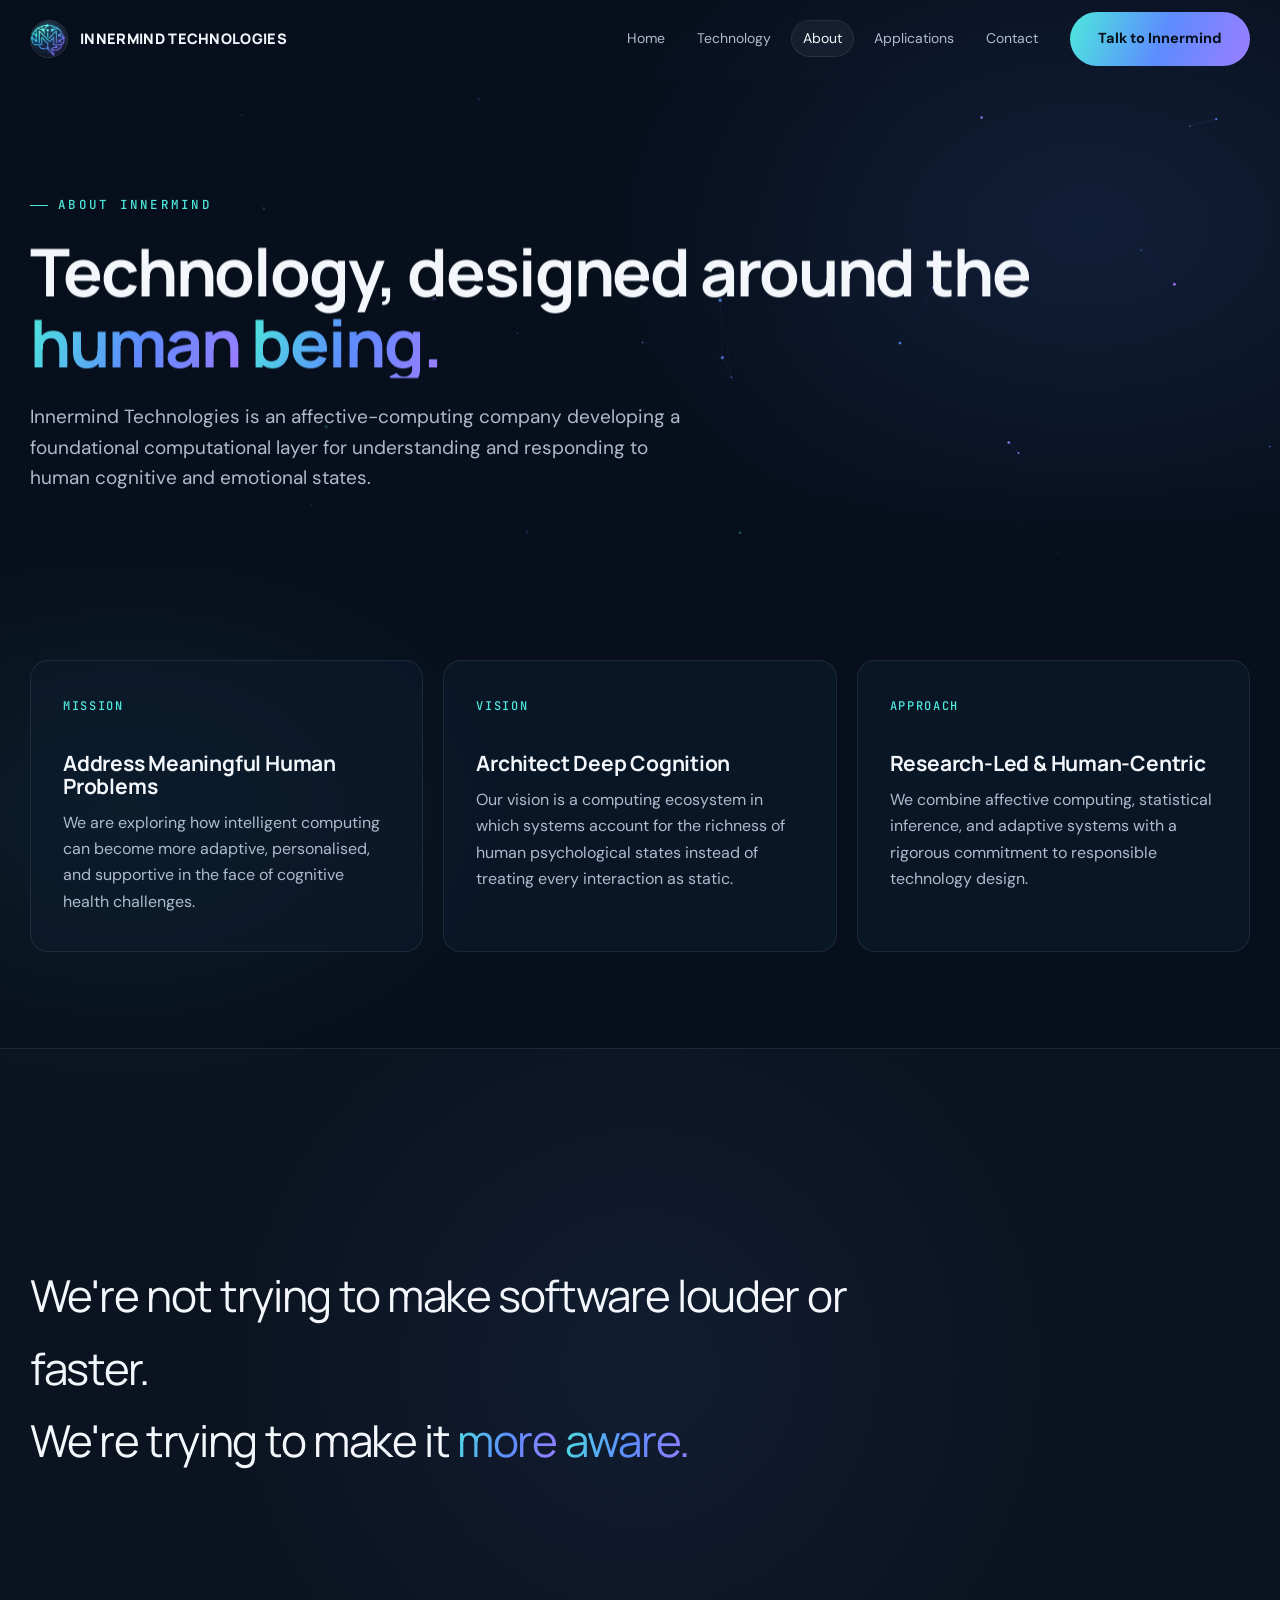
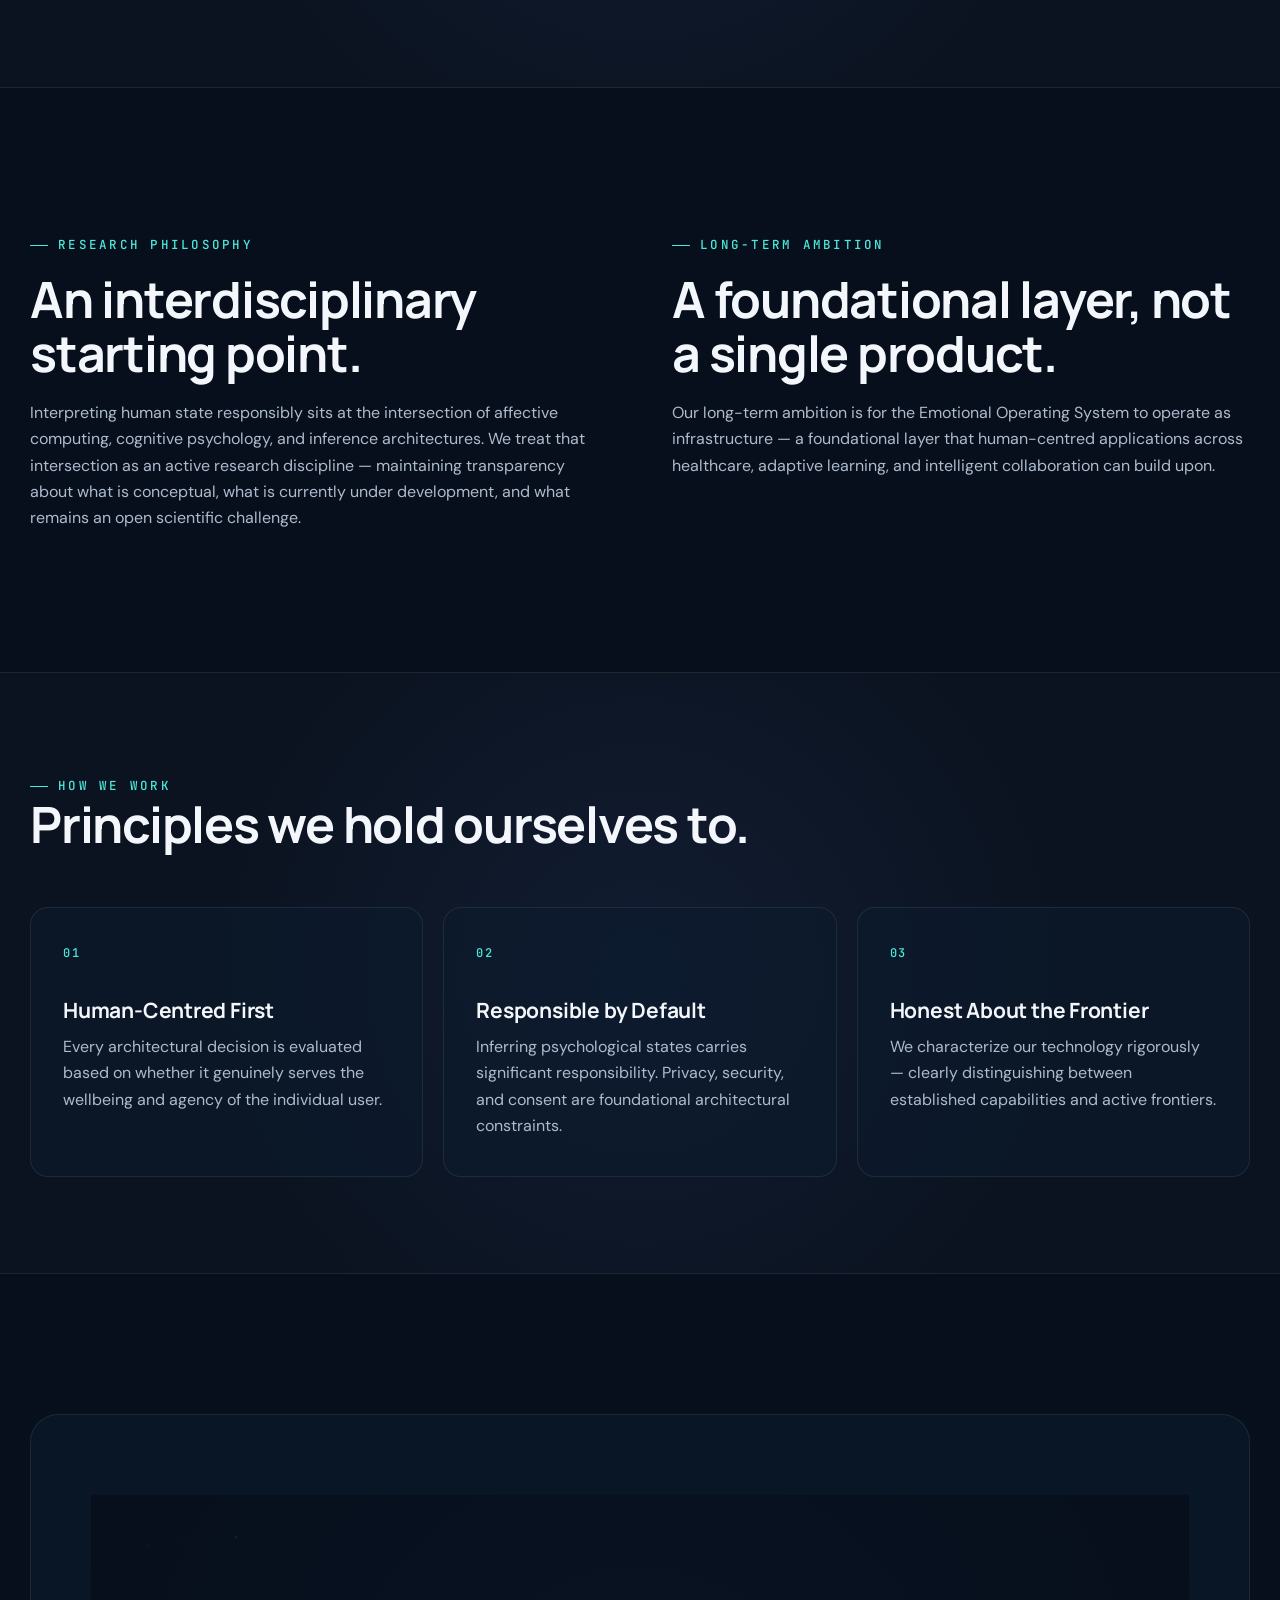
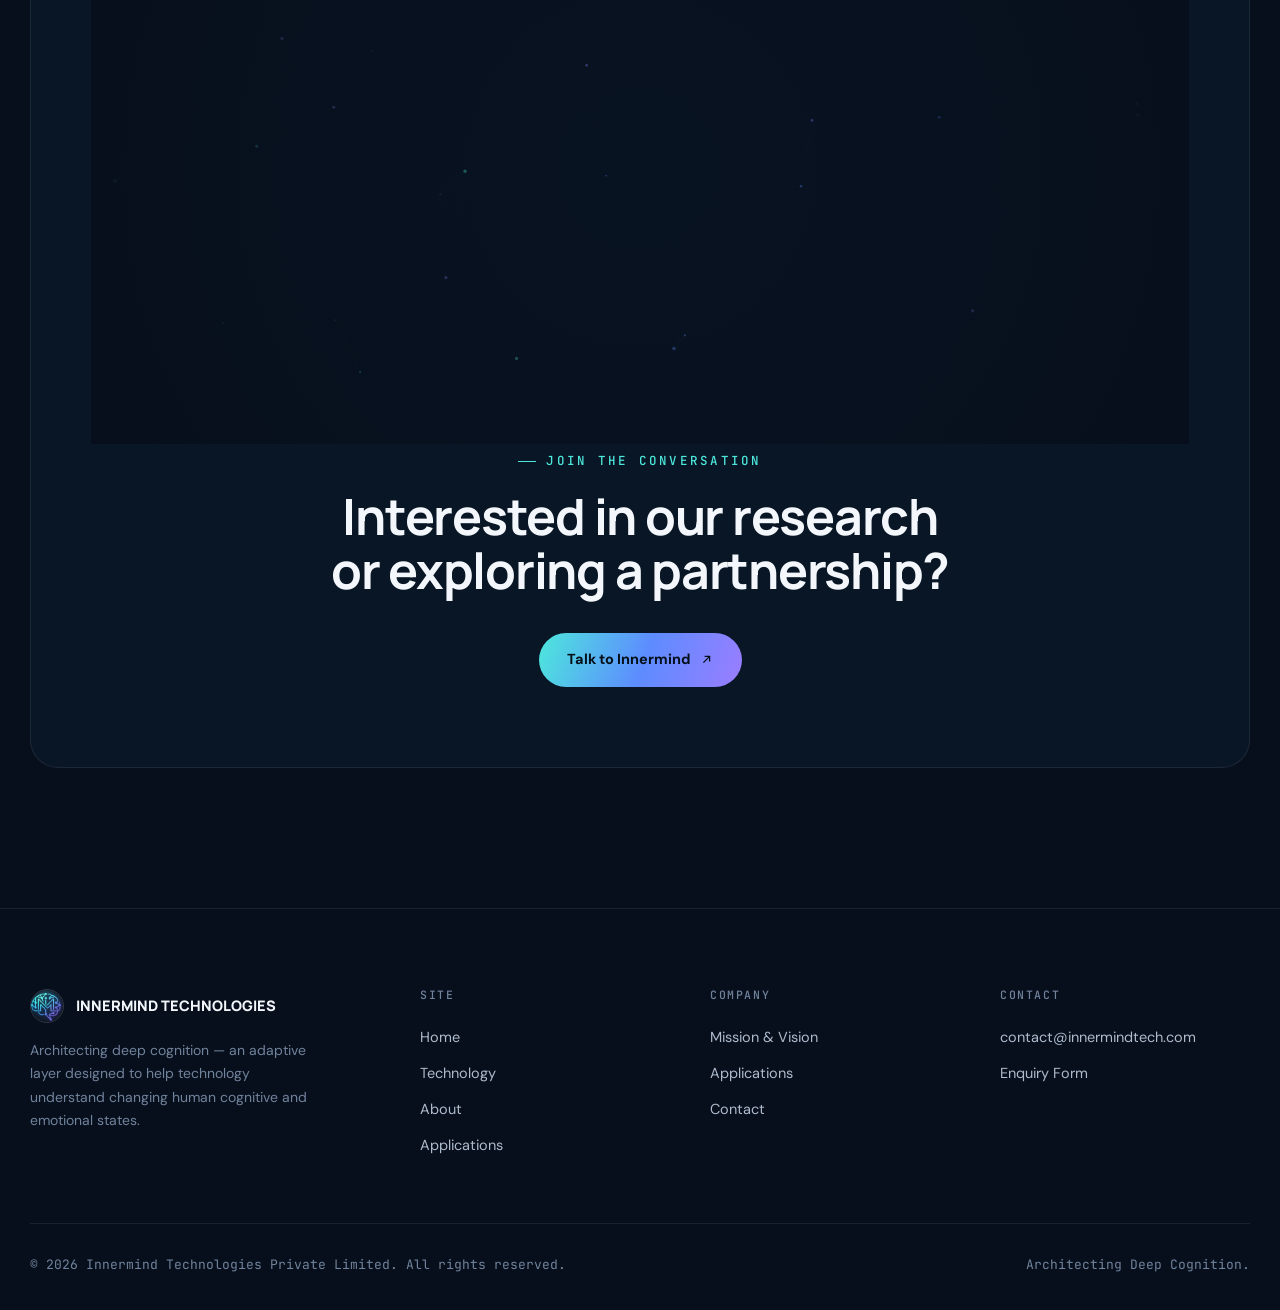
==== commit 2c99d1cd: "Update about.html" ====
--- a/about.html
+++ b/about.html
@@ -12,36 +12,35 @@
   <meta property="og:url" content="https://innermindtech.com/about.html">
   <meta property="og:image" content="assets/image.png">
   <meta name="twitter:card" content="summary_large_image">
-  <meta name="theme-color" content="#060d19">
+  <meta name="theme-color" content="#070f1c">
   <link rel="icon" href="assets/image.png">
   <link rel="preconnect" href="https://fonts.googleapis.com">
-  <link rel="preconnect" href="https://fonts.gstatic.com" crossorigin>
   <link rel="stylesheet" href="styles.css">
 </head>
 <body>
-  <a class="skip-link" href="#main">Skip to main content</a>
+  <a class="skip-link" href="#main">Skip to content</a>
 
-  <nav class="nav" aria-label="Main Navigation">
-    <div class="container nav-inner">
-      <a class="brand" href="index.html" aria-label="Innermind Technologies Homepage">
-        <img src="assets/image.png" alt="Innermind Technologies emblem" width="36" height="36">
-        <span>INNERMIND TECHNOLOGIES</span>
-      </a>
-      <div class="nav-right">
-        <div class="nav-links">
-          <a href="index.html">Home</a>
-          <a href="technology.html">Technology</a>
-          <a href="about.html" class="active" aria-current="page">About</a>
-          <a href="applications.html">Applications</a>
-          <a href="contact.html">Contact</a>
+  <header>
+    <nav class="nav" aria-label="Main Navigation">
+      <div class="container nav-inner">
+        <a class="brand" href="index.html">
+          <img src="assets/image.png" alt="Innermind Technologies Logo" width="38" height="38">
+          <span>INNERMIND TECHNOLOGIES</span>
+        </a>
+        <div class="nav-right">
+          <div class="nav-links">
+            <a href="index.html">Home</a>
+            <a href="technology.html">Technology</a>
+            <a href="about.html" class="active" aria-current="page">About</a>
+            <a href="applications.html">Applications</a>
+            <a href="contact.html">Contact</a>
+          </div>
+          <a class="btn primary nav-cta" href="contact.html">Talk to Innermind</a>
+          <button class="menu-btn" aria-label="Open menu" aria-expanded="false" aria-controls="mobile-nav"><span></span></button>
         </div>
-        <a class="btn primary nav-cta" href="contact.html">Talk to Innermind</a>
-        <button class="menu-btn" aria-label="Open menu" aria-expanded="false" aria-controls="mobile-nav">
-          <span></span>
-        </button>
       </div>
-    </div>
-  </nav>
+    </nav>
+  </header>
 
   <div class="mobile-panel" id="mobile-nav" aria-label="Mobile Navigation">
     <a href="index.html">Home</a>
@@ -53,100 +52,76 @@
   </div>
 
   <main id="main">
-
-    <section class="page-hero">
+    <section class="page-hero" aria-label="About Innermind">
+      <div class="hero-field" aria-hidden="true"></div>
       <div class="container">
         <div class="eyebrow">About Innermind</div>
         <h1>Technology, designed around the <span class="gradient">human being.</span></h1>
-        <p class="lead">Innermind Technologies is an affective-computing research initiative developing foundational software architectures capable of perceiving and respecting changing human cognitive and emotional states.</p>
+        <p class="lead">Innermind Technologies is an affective-computing company developing a foundational computational layer for understanding and responding to human cognitive and emotional states.</p>
       </div>
     </section>
 
-    <!-- CORE PILLARS -->
-    <section class="section-tight">
+    <!-- MISSION / VISION / APPROACH -->
+    <section class="section-tight" aria-label="Core Pillars">
       <div class="container">
         <div class="grid reveal-group">
-          <div class="card reveal">
-            <span class="number">MISSION</span>
-            <h3>Solve Human Context Friction</h3>
-            <p>We are investigating how intelligent interfaces can adapt fluidly to reduce cognitive overload and support mental clarity during demanding tasks.</p>
+          <div class="card reveal"><span class="number">MISSION</span><h3>Address Meaningful Human Problems</h3><p>We are exploring how intelligent computing can become more adaptive, personalised, and supportive in the face of cognitive health challenges.</p></div>
+          <div class="card reveal"><span class="number">VISION</span><h3>Architect Deep Cognition</h3><p>Our vision is a computing ecosystem in which systems account for the richness of human psychological states instead of treating every interaction as static.</p></div>
+          <div class="card reveal"><span class="number">APPROACH</span><h3>Research-Led &amp; Human-Centric</h3><p>We combine affective computing, statistical inference, and adaptive systems with a rigorous commitment to responsible technology design.</p></div>
+        </div>
+      </div>
+    </section>
+
+    <!-- QUOTE -->
+    <section class="band" aria-label="Guiding Motto">
+      <div class="container" style="padding:70px 0">
+        <blockquote class="quote reveal">
+          We're not trying to make software louder or faster.<br>
+          We're trying to make it <span class="gradient">more aware.</span>
+        </blockquote>
+      </div>
+    </section>
+
+    <!-- RESEARCH & AMBITION -->
+    <section aria-label="Research & Ambition">
+      <div class="container">
+        <div class="split-2">
+          <div class="reveal">
+            <div class="eyebrow">Research Philosophy</div>
+            <h2 style="margin-top:16px">An interdisciplinary starting point.</h2>
+            <p style="margin-top:20px">Interpreting human state responsibly sits at the intersection of affective computing, cognitive psychology, and inference architectures. We treat that intersection as an active research discipline — maintaining transparency about what is conceptual, what is currently under development, and what remains an open scientific challenge.</p>
           </div>
-          <div class="card reveal">
-            <span class="number">VISION</span>
-            <h3>Architect Deep Cognition</h3>
-            <p>Our vision is a future where computing operates as an empathic, context-aware collaborator rather than a rigid, static utility.</p>
-          </div>
-          <div class="card reveal">
-            <span class="number">APPROACH</span>
-            <h3>Research-Led &amp; Principled</h3>
-            <p>We synthesize cognitive psychology, machine inference, and ethical systems design to establish robust foundations for human-centric computing.</p>
+          <div class="reveal">
+            <div class="eyebrow">Long-Term Ambition</div>
+            <h2 style="margin-top:16px">A foundational layer, not a single product.</h2>
+            <p style="margin-top:20px">Our long-term ambition is for the Emotional Operating System to operate as infrastructure — a foundational layer that human-centred applications across healthcare, adaptive learning, and intelligent collaboration can build upon.</p>
           </div>
         </div>
       </div>
     </section>
 
-    <!-- EDITORIAL QUOTE -->
-    <section class="band">
-      <div class="container" style="padding: 90px 0;">
-        <div class="quote reveal">
-          We are not trying to make software louder or faster.<br>
-          We are engineering software to be <span class="gradient">profoundly more aware.</span>
-          <span class="who">— Innermind Manifesto</span>
+    <!-- PRINCIPLES -->
+    <section class="section-tight band" aria-label="Core Principles">
+      <div class="container">
+        <div class="section-head reveal">
+          <div class="eyebrow">How We Work</div>
+          <h2>Principles we hold ourselves to.</h2>
+        </div>
+        <div class="grid reveal-group">
+          <div class="card reveal"><span class="number">01</span><h3>Human-Centred First</h3><p>Every architectural decision is evaluated based on whether it genuinely serves the wellbeing and agency of the individual user.</p></div>
+          <div class="card reveal"><span class="number">02</span><h3>Responsible by Default</h3><p>Inferring psychological states carries significant responsibility. Privacy, security, and consent are foundational architectural constraints.</p></div>
+          <div class="card reveal"><span class="number">03</span><h3>Honest About the Frontier</h3><p>We characterize our technology rigorously — clearly distinguishing between established capabilities and active frontiers.</p></div>
         </div>
       </div>
     </section>
 
-    <!-- DEEP DIVE SPLIT -->
-    <section>
-      <div class="container">
-        <div class="split-2">
-          <div class="reveal">
-            <div class="eyebrow">Research Philosophy</div>
-            <h2 style="margin-top: 16px;">An interdisciplinary convergence.</h2>
-            <p style="margin-top: 20px;">Inferring human state responsibly requires combining affective computing, cognitive psychology, and low-latency inference systems. We treat this intersection as a rigorous research inquiry — distinguishing clearly between foundational concepts, active engineering prototypes, and long-term scientific explorations.</p>
-          </div>
-          <div class="reveal">
-            <div class="eyebrow">Long-Term Ambition</div>
-            <h2 style="margin-top: 16px;">Foundational infrastructure, not a single app.</h2>
-            <p style="margin-top: 20px;">Our long-term ambition is for the Emotional Operating System to serve as an infrastructure layer. This framework will empower developers, health researchers, and AI builders to integrate state-aware capabilities into assistive systems across multiple industries.</p>
-          </div>
-        </div>
-      </div>
-    </section>
-
-    <!-- ETHICAL CODE / PRINCIPLES -->
-    <section class="section-tight band">
-      <div class="container">
-        <div class="section-head reveal">
-          <div class="eyebrow">Ethical Foundation</div>
-          <h2>Principles we hold ourselves accountable to.</h2>
-        </div>
-        <div class="grid reveal-group">
-          <div class="card reveal">
-            <span class="number">01</span>
-            <h3>Human Agency First</h3>
-            <p>State inference must empower user autonomy, avoiding coercive feedback loops or manipulation.</p>
-          </div>
-          <div class="card reveal">
-            <span class="number">02</span>
-            <h3>Zero Extractive Monetization</h3>
-            <p>Emotional telemetry must never be brokered for behavioral advertising or unconsented surveillance.</p>
-          </div>
-          <div class="card reveal">
-            <span class="number">03</span>
-            <h3>Scientific Candor</h3>
-            <p>We describe our capabilities with precision, avoiding hyperbole and respecting empirical boundaries.</p>
-          </div>
-        </div>
-      </div>
-    </section>
-
-    <!-- CALL TO ACTION -->
-    <section>
+    <!-- CTA (WITH BACKGROUND CANVAS) -->
+    <section aria-label="Contact CTA">
       <div class="container">
         <div class="cta-band reveal">
-          <div class="eyebrow" style="justify-content:center;">Research &amp; Collaboration</div>
-          <h2 style="margin-top: 18px;">Interested in our research or strategic collaboration?</h2>
+          <div class="hero-field" aria-hidden="true"></div>
+          <div class="eyebrow" style="justify-content:center">Join the Conversation</div>
+          <h2 style="margin-top:18px">Interested in our research or exploring a partnership?</h2>
           <div class="buttons">
             <a class="btn primary" href="contact.html">Talk to Innermind
               <svg viewBox="0 0 24 24" fill="none" stroke="currentColor" stroke-width="2" aria-hidden="true"><path d="M7 17L17 7M9 7h8v8"/></svg>
@@ -155,7 +130,6 @@
         </div>
       </div>
     </section>
-
   </main>
 
   <footer>
@@ -163,29 +137,28 @@
       <div class="footer-grid">
         <div>
           <div class="footer-brand">
-            <img src="assets/image.png" alt="Innermind Technologies emblem" width="32" height="32">
+            <img src="assets/image.png" alt="Innermind Technologies Logo" width="34" height="34">
             <span>INNERMIND TECHNOLOGIES</span>
           </div>
-          <p class="footer-blurb">Architecting deep cognition — an adaptive computational layer designed to understand changing human cognitive and emotional states.</p>
+          <p class="footer-blurb">Architecting deep cognition — an adaptive layer designed to help technology understand changing human cognitive and emotional states.</p>
         </div>
         <div class="footer-col">
-          <h4>Navigation</h4>
+          <h4>Site</h4>
           <a href="index.html">Home</a>
           <a href="technology.html">Technology</a>
           <a href="about.html">About</a>
           <a href="applications.html">Applications</a>
         </div>
         <div class="footer-col">
-          <h4>Research</h4>
-          <a href="technology.html#dimensions">15 Dimensions</a>
-          <a href="about.html">Research Philosophy</a>
-          <a href="applications.html">Impact Vectors</a>
-          <a href="contact.html">Partnerships</a>
+          <h4>Company</h4>
+          <a href="about.html">Mission &amp; Vision</a>
+          <a href="applications.html">Applications</a>
+          <a href="contact.html">Contact</a>
         </div>
         <div class="footer-col">
-          <h4>Direct Inquiries</h4>
+          <h4>Contact</h4>
           <a href="mailto:contact@innermindtech.com">contact@innermindtech.com</a>
-          <a href="contact.html">Strategic Portal</a>
+          <a href="contact.html">Enquiry Form</a>
         </div>
       </div>
       <div class="footer-bottom">
--- a/styles.css
+++ b/styles.css
@@ -1,117 +1,85 @@
 /* =================================================================
-   INNERMIND TECHNOLOGIES — ADVANCED DESIGN SYSTEM
-   Architecting Deep Cognition // Affective Computing Layer
+   INNERMIND TECHNOLOGIES — DESIGN SYSTEM
+   Architecting Deep Cognition.
    ================================================================= */
 
-@import url('https://fonts.googleapis.com/css2?family=DM+Sans:ital,opsz,wght@0,9..40,400;0,9..40,500;0,9..40,600;0,9..40,700;1,9..40,400&family=JetBrains+Mono:ital,wght@0,400;0,500;0,600;1,400&family=Manrope:wght@400;500;600;700;800&display=swap');
-
-/* ---------- 1. TOKENS & VARIABLES ---------- */
+@import url('https://fonts.googleapis.com/css2?family=DM+Sans:ital,opsz,wght@0,9..40,400;0,9..40,500;0,9..40,600;0,9..40,700;1,9..40,400&family=JetBrains+Mono:wght@400;500;600&family=Manrope:wght@400;500;600;700;800&display=swap');
+
+/* ---------- 1. DESIGN TOKENS ---------- */
 :root {
-  /* Surfaces */
-  --void: #02050a;
-  --bg: #060d19;
-  --bg-subtle: #091424;
-  --panel: rgba(11, 23, 40, 0.72);
-  --panel-solid: #0d1e35;
-  --panel-hover: rgba(18, 36, 62, 0.85);
-  --glass: rgba(10, 22, 38, 0.58);
-  --glass-strong: rgba(12, 26, 46, 0.88);
-
-  /* Typography */
-  --font-display: 'Manrope', -apple-system, BlinkMacSystemFont, 'Segoe UI', Roboto, sans-serif;
-  --font-body: 'DM Sans', -apple-system, BlinkMacSystemFont, 'Segoe UI', Roboto, sans-serif;
-  --font-mono: 'JetBrains Mono', monospace;
-
-  /* Palette - Affective Computation */
-  --cyan: #4de8dc;
-  --cyan-dim: rgba(77, 232, 220, 0.15);
-  --blue: #5d8cff;
-  --blue-dim: rgba(93, 140, 255, 0.15);
-  --violet: #9b7dff;
-  --violet-dim: rgba(155, 125, 255, 0.15);
-  --amber: #ffb672;
-  --amber-dim: rgba(255, 182, 114, 0.15);
-
-  /* Gradients */
-  --grad-signal: linear-gradient(115deg, #4de8dc 0%, #5d8cff 52%, #9b7dff 100%);
-  --grad-signal-glow: linear-gradient(115deg, rgba(77, 232, 220, 0.4) 0%, rgba(93, 140, 255, 0.4) 52%, rgba(155, 125, 255, 0.4) 100%);
-  --grad-warm: linear-gradient(115deg, #ffb672 0%, #ff7e8a 100%);
-  --grad-surface: linear-gradient(180deg, rgba(255, 255, 255, 0.04) 0%, rgba(255, 255, 255, 0.01) 100%);
-
-  /* Lines & Borders */
+  --void: #03070d;
+  --bg: #070f1c;
+  --bg-soft: #0a1524;
+  --panel: #0d1b2d;
+  --panel-hover: #12233a;
+  --glass: rgba(13, 27, 45, 0.6);
+  --glass-strong: rgba(10, 21, 36, 0.85);
+
+  --text: #f3f7fb;
+  --text-soft: #aebbcd;
+  --text-mute: #71839c;
+
   --line: rgba(255, 255, 255, 0.08);
   --line-strong: rgba(255, 255, 255, 0.16);
   --line-signal: rgba(77, 232, 220, 0.35);
-  --line-violet: rgba(155, 125, 255, 0.35);
-
-  /* Text Colors */
-  --text: #f5f9fc;
-  --text-soft: #a8bccc;
-  --text-mute: #687e99;
-  --text-dim: #44566f;
-
-  /* Shadows & Elevation */
-  --glow-cyan: 0 0 80px rgba(77, 232, 220, 0.16);
-  --glow-blue: 0 0 80px rgba(93, 140, 255, 0.16);
-  --shadow-card: 0 24px 64px -24px rgba(2, 5, 10, 0.85);
-
-  /* Geometry & Layout */
-  --max: 1240px;
-  --max-narrow: 860px;
-  --nav-h: 76px;
-  --radius-xs: 6px;
+
+  --cyan: #4de8dc;
+  --blue: #5d8cff;
+  --violet: #9b7dff;
+  --amber: #ffb672;
+  --grad-signal: linear-gradient(110deg, var(--cyan) 0%, var(--blue) 52%, var(--violet) 100%);
+  --grad-warm: linear-gradient(110deg, var(--amber) 0%, #ff8fa3 100%);
+
+  --glow-cyan: 0 0 70px rgba(77, 232, 220, 0.14);
+  --glow-blue: 0 0 70px rgba(93, 140, 255, 0.14);
+  --shadow-card: 0 24px 60px -25px rgba(0, 0, 0, 0.7);
+
+  --font-display: 'Manrope', -apple-system, BlinkMacSystemFont, sans-serif;
+  --font-body: 'DM Sans', -apple-system, BlinkMacSystemFont, sans-serif;
+  --font-mono: 'JetBrains Mono', monospace;
+
+  --ease: cubic-bezier(0.16, 0.8, 0.24, 1);
+  --ease-out: cubic-bezier(0.22, 1, 0.36, 1);
+  --dur-fast: 180ms;
+  --dur-med: 450ms;
+  --dur-slow: 850ms;
+
+  --max: 1220px;
+  --max-narrow: 840px;
+  --nav-h: 78px;
   --radius-sm: 10px;
-  --radius-md: 16px;
-  --radius-lg: 24px;
-  --radius-full: 9999px;
-
-  /* Motion */
-  --ease: cubic-bezier(0.16, 1, 0.3, 1);
-  --ease-out: cubic-bezier(0.22, 1, 0.36, 1);
-  --dur-fast: 160ms;
-  --dur-med: 400ms;
-  --dur-slow: 850ms;
+  --radius-md: 18px;
+  --radius-lg: 28px;
+  --radius-full: 999px;
 }
 
 /* ---------- 2. RESET & FOUNDATIONS ---------- */
 *, *::before, *::after {
   box-sizing: border-box;
   margin: 0;
-  padding: 0;
 }
 
 html {
   scroll-behavior: smooth;
   -webkit-text-size-adjust: 100%;
-  background-color: var(--void);
+}
+
+html, body {
+  min-height: 100%;
 }
 
 body {
-  min-height: 100vh;
   background:
-    radial-gradient(ellipse 1100px 700px at 85% 2%, rgba(93, 140, 255, 0.12), transparent 60%),
-    radial-gradient(ellipse 900px 600px at 15% 15%, rgba(77, 232, 220, 0.08), transparent 55%),
-    radial-gradient(ellipse 800px 500px at 50% 90%, rgba(155, 125, 255, 0.06), transparent 60%),
+    radial-gradient(ellipse 900px 600px at 85% 5%, rgba(93, 140, 255, 0.12), transparent 60%),
+    radial-gradient(ellipse 750px 500px at 10% 18%, rgba(77, 232, 220, 0.07), transparent 55%),
     var(--bg);
   color: var(--text);
   font-family: var(--font-body);
   font-size: 16px;
-  line-height: 1.68;
+  line-height: 1.65;
   -webkit-font-smoothing: antialiased;
   -moz-osx-font-smoothing: grayscale;
   overflow-x: clip;
-  position: relative;
-}
-
-body::before {
-  content: "";
-  position: fixed;
-  inset: 0;
-  background-image: radial-gradient(rgba(255, 255, 255, 0.04) 1px, transparent 1px);
-  background-size: 32px 32px;
-  pointer-events: none;
-  z-index: 0;
-  opacity: 0.65;
 }
 
 img, svg {
@@ -138,25 +106,25 @@
 
 ul {
   list-style: none;
-}
-
-h1, h2, h3, h4, h5, h6 {
+  padding: 0;
+}
+
+h1, h2, h3, h4 {
   font-family: var(--font-display);
   line-height: 1.08;
   letter-spacing: -0.03em;
   font-weight: 700;
-  color: var(--text);
 }
 
 ::selection {
-  background: rgba(77, 232, 220, 0.3);
+  background: rgba(77, 232, 220, 0.28);
   color: #ffffff;
 }
 
 :focus-visible {
   outline: 2px solid var(--cyan);
-  outline-offset: 4px;
-  border-radius: var(--radius-xs);
+  outline-offset: 3px;
+  border-radius: 4px;
 }
 
 .sr-only {
@@ -173,135 +141,102 @@
 
 .skip-link {
   position: fixed;
-  top: -70px;
-  left: 20px;
-  z-index: 999;
+  top: -60px;
+  left: 16px;
+  z-index: 200;
   background: var(--cyan);
-  color: #020912;
+  color: #04141a;
   font-weight: 700;
-  font-size: 13.5px;
-  padding: 12px 22px;
+  font-size: 14px;
+  padding: 12px 18px;
   border-radius: var(--radius-sm);
   transition: top var(--dur-fast) var(--ease);
-  box-shadow: 0 10px 30px rgba(77, 232, 220, 0.4);
-}
+}
+
 .skip-link:focus {
-  top: 20px;
-}
-
-/* ---------- 3. LAYOUT CONTAINERS ---------- */
+  top: 16px;
+}
+
+/* ---------- 3. LAYOUT & CONTAINERS ---------- */
 .container {
   width: min(var(--max), calc(100% - 48px));
   margin-inline: auto;
-  position: relative;
-  z-index: 1;
 }
 
 .container--narrow {
   width: min(var(--max-narrow), calc(100% - 48px));
   margin-inline: auto;
-  position: relative;
-  z-index: 1;
 }
 
 section {
   padding: 140px 0;
-  position: relative;
-  z-index: 1;
 }
 
 .section-tight {
-  padding: 95px 0;
+  padding: 96px 0;
 }
 
 .section-head {
-  max-width: 760px;
-  margin-bottom: 64px;
-}
+  max-width: 740px;
+  margin-bottom: 56px;
+}
+
 .section-head p {
   color: var(--text-soft);
-  font-size: 18.5px;
-  margin-top: 18px;
-  line-height: 1.65;
-}
+  font-size: 18px;
+  margin-top: 16px;
+}
+
 .section-head--center {
   margin-inline: auto;
   text-align: center;
 }
 
-/* ---------- 4. TYPOGRAPHIC UTILITIES ---------- */
-.mono {
-  font-family: var(--font-mono);
-}
-
+/* ---------- 4. TYPOGRAPHY ---------- */
 .eyebrow {
   font-family: var(--font-mono);
   color: var(--cyan);
-  font-size: 12px;
+  font-size: 12.5px;
   text-transform: uppercase;
   letter-spacing: 0.18em;
   font-weight: 500;
   display: inline-flex;
   align-items: center;
-  gap: 12px;
-  margin-bottom: 14px;
-}
+  gap: 10px;
+}
+
 .eyebrow::before {
   content: "";
-  width: 14px;
-  height: 2px;
-  background: var(--grad-signal);
+  width: 18px;
+  height: 1px;
+  background: var(--cyan);
   display: inline-block;
-  border-radius: 2px;
-}
-
-.badge-tag {
-  font-family: var(--font-mono);
-  font-size: 11px;
-  letter-spacing: 0.12em;
-  text-transform: uppercase;
-  padding: 5px 12px;
-  border-radius: var(--radius-full);
-  background: rgba(77, 232, 220, 0.08);
-  border: 1px solid rgba(77, 232, 220, 0.25);
-  color: var(--cyan);
-  display: inline-flex;
-  align-items: center;
-  gap: 8px;
-}
-.badge-tag::before {
-  content: "";
-  width: 6px;
-  height: 6px;
-  border-radius: 50%;
-  background: var(--cyan);
-  box-shadow: 0 0 8px var(--cyan);
+}
+
+.mono {
+  font-family: var(--font-mono);
 }
 
 h1 {
-  font-size: clamp(40px, 6.2vw, 84px);
-  letter-spacing: -0.035em;
-  line-height: 1.04;
+  font-size: clamp(42px, 6.2vw, 78px);
 }
 
 h2 {
-  font-size: clamp(30px, 4.4vw, 54px);
+  font-size: clamp(32px, 4.4vw, 50px);
   letter-spacing: -0.025em;
-  line-height: 1.1;
 }
 
 h3 {
-  font-size: 22px;
-  letter-spacing: -0.015em;
-  line-height: 1.25;
+  font-size: 21px;
+  letter-spacing: -0.01em;
 }
 
 .lead {
-  font-size: 19.5px;
+  font-size: 19px;
   color: var(--text-soft);
-  max-width: 680px;
+  max-width: 650px;
   font-weight: 400;
-  line-height: 1.65;
+  line-height: 1.6;
 }
 
 .gradient {
@@ -309,7 +244,6 @@
   -webkit-background-clip: text;
   background-clip: text;
   color: transparent;
-  display: inline;
 }
 
 .gradient-warm {
@@ -317,105 +251,102 @@
   -webkit-background-clip: text;
   background-clip: text;
   color: transparent;
-  display: inline;
 }
 
 .muted {
   color: var(--text-mute);
 }
 
-/* ---------- 5. BUTTONS & ACTIONS ---------- */
+p {
+  color: var(--text-soft);
+}
+
+/* ---------- 5. BUTTONS ---------- */
 .btn {
   position: relative;
   display: inline-flex;
   align-items: center;
   justify-content: center;
-  gap: 10px;
-  padding: 14px 28px;
+  gap: 8px;
+  padding: 15px 28px;
   border-radius: var(--radius-full);
   font-weight: 600;
   font-size: 14.5px;
   border: 1px solid var(--line-strong);
-  background: rgba(255, 255, 255, 0.03);
   color: var(--text);
-  backdrop-filter: blur(12px);
-  -webkit-backdrop-filter: blur(12px);
-  transition: border-color var(--dur-fast) var(--ease), background var(--dur-fast) var(--ease), transform var(--dur-fast) var(--ease), box-shadow var(--dur-fast) var(--ease);
+  background: rgba(255, 255, 255, 0.02);
+  transition: transform var(--dur-fast) var(--ease), border-color var(--dur-fast) var(--ease), background var(--dur-fast) var(--ease);
   will-change: transform;
   overflow: hidden;
 }
 
 .btn:hover {
-  border-color: rgba(255, 255, 255, 0.38);
-  background: rgba(255, 255, 255, 0.08);
-  color: #ffffff;
+  border-color: rgba(255, 255, 255, 0.35);
+  background: rgba(255, 255, 255, 0.05);
 }
 
 .btn.primary {
   background: var(--grad-signal);
-  color: #020912;
+  color: #041019;
   border: 0;
   font-weight: 700;
-  box-shadow: 0 10px 30px -8px rgba(77, 232, 220, 0.45);
 }
 
 .btn.primary:hover {
-  filter: brightness(1.1);
-  box-shadow: 0 14px 38px -6px rgba(77, 232, 220, 0.6);
+  filter: brightness(1.08);
 }
 
 .btn svg {
-  width: 14px;
-  height: 14px;
+  width: 15px;
+  height: 15px;
   transition: transform var(--dur-fast) var(--ease);
 }
+
 .btn:hover svg {
   transform: translate(2px, -2px);
 }
 
 .buttons {
   display: flex;
-  gap: 16px;
+  gap: 14px;
   flex-wrap: wrap;
-  align-items: center;
-  margin-top: 38px;
-}
-
-/* Button Sheen Effect */
+  margin-top: 36px;
+}
+
 .btn::after {
   content: "";
   position: absolute;
   inset: 0;
   border-radius: inherit;
   pointer-events: none;
-  background: linear-gradient(115deg, transparent 35%, rgba(255, 255, 255, 0.35) 50%, transparent 65%);
-  transform: translateX(-130%);
-  transition: transform 0.75s var(--ease-out);
-}
+  background: linear-gradient(115deg, transparent 40%, rgba(255, 255, 255, 0.3) 50%, transparent 60%);
+  transform: translateX(-120%);
+  transition: transform 0.7s var(--ease-out);
+}
+
 .btn:hover::after {
-  transform: translateX(130%);
-}
+  transform: translateX(120%);
+}
+
 .btn.primary::after {
-  background: linear-gradient(115deg, transparent 35%, rgba(255, 255, 255, 0.6) 50%, transparent 65%);
+  background: linear-gradient(115deg, transparent 40%, rgba(255, 255, 255, 0.5) 50%, transparent 60%);
 }
 
 /* ---------- 6. NAVIGATION ---------- */
 .nav {
   position: sticky;
   top: 0;
-  z-index: 100;
+  z-index: 60;
   height: var(--nav-h);
-  border-bottom: 1px solid rgba(255, 255, 255, 0.04);
-  background: rgba(4, 8, 15, 0.65);
-  backdrop-filter: blur(20px);
-  -webkit-backdrop-filter: blur(20px);
-  transition: background var(--dur-med) var(--ease), border-color var(--dur-med) var(--ease), box-shadow var(--dur-med) var(--ease);
+  border-bottom: 1px solid transparent;
+  transition: background var(--dur-med) var(--ease), border-color var(--dur-med) var(--ease), backdrop-filter var(--dur-med) var(--ease);
 }
 
 .nav.is-scrolled {
-  background: rgba(4, 8, 15, 0.88);
+  background: rgba(5, 11, 20, 0.76);
+  backdrop-filter: blur(18px);
+  -webkit-backdrop-filter: blur(18px);
   border-bottom-color: var(--line);
-  box-shadow: 0 12px 36px rgba(0, 0, 0, 0.45);
 }
 
 .nav-inner {
@@ -428,102 +359,101 @@
 .brand {
   display: flex;
   align-items: center;
-  gap: 13px;
+  gap: 12px;
   font-family: var(--font-display);
   font-weight: 800;
-  letter-spacing: 0.04em;
-}
+  letter-spacing: 0.02em;
+}
+
 .brand img {
-  width: 36px;
-  height: 36px;
+  width: 38px;
+  height: 38px;
   object-fit: cover;
   border-radius: 50%;
   border: 1px solid var(--line-strong);
-  box-shadow: 0 0 16px rgba(77, 232, 220, 0.2);
-}
+}
+
 .brand span {
-  font-size: 14px;
-  letter-spacing: 0.06em;
-  color: #ffffff;
+  font-size: 14.5px;
 }
 
 .nav-right {
   display: flex;
   align-items: center;
-  gap: 20px;
 }
 
 .nav-links {
   position: relative;
   display: flex;
+  gap: 8px;
   align-items: center;
-  background: rgba(255, 255, 255, 0.02);
-  border: 1px solid var(--line);
-  padding: 4px 6px;
-  border-radius: var(--radius-full);
 }
 
 .nav-links a {
   position: relative;
   z-index: 1;
-  font-size: 13.5px;
-  font-weight: 500;
+  font-size: 14px;
   color: var(--text-soft);
-  padding: 7px 18px;
-  border-radius: var(--radius-full);
+  padding: 9px 12px;
   transition: color var(--dur-fast) var(--ease);
 }
 
 .nav-links a:hover,
 .nav-links a.active {
-  color: #ffffff;
+  color: var(--text);
 }
 
 .nav-pill {
   position: absolute;
-  top: 4px;
-  height: calc(100% - 8px);
+  top: 2px;
+  height: calc(100% - 4px);
   border-radius: var(--radius-full);
-  background: rgba(77, 232, 220, 0.12);
-  border: 1px solid rgba(77, 232, 220, 0.28);
-  transition: transform 0.4s var(--ease-out), width 0.4s var(--ease-out), opacity 0.25s var(--ease);
+  background: rgba(255, 255, 255, 0.05);
+  border: 1px solid var(--line);
+  transition: transform 0.45s var(--ease-out), width 0.45s var(--ease-out), opacity 0.3s var(--ease);
   pointer-events: none;
   z-index: 0;
   opacity: 0;
   left: 0;
 }
 
+.nav-cta {
+  margin-left: 20px;
+}
+
 .menu-btn {
   display: none;
-  width: 44px;
-  height: 44px;
+  width: 42px;
+  height: 42px;
   place-items: center;
   position: relative;
-  z-index: 120;
+  z-index: 80;
   border: 1px solid var(--line-strong);
   border-radius: var(--radius-full);
-  background: var(--glass);
-}
+}
+
 .menu-btn span {
   display: block;
-  width: 18px;
+  width: 16px;
   height: 1.5px;
   background: var(--text);
   position: relative;
-  transition: transform var(--dur-fast) var(--ease), opacity var(--dur-fast) var(--ease), background var(--dur-fast) var(--ease);
-}
+  transition: transform var(--dur-fast) var(--ease), opacity var(--dur-fast) var(--ease);
+}
+
 .menu-btn span::before,
 .menu-btn span::after {
   content: "";
   position: absolute;
   left: 0;
-  width: 18px;
+  width: 16px;
   height: 1.5px;
   background: var(--text);
   transition: transform var(--dur-fast) var(--ease), top var(--dur-fast) var(--ease);
 }
-.menu-btn span::before { top: -6px; }
-.menu-btn span::after { top: 6px; }
+
+.menu-btn span::before { top: -5px; }
+.menu-btn span::after { top: 5px; }
 
 .menu-btn[aria-expanded="true"] span { background: transparent; }
 .menu-btn[aria-expanded="true"] span::before { top: 0; transform: rotate(45deg); }
@@ -532,17 +462,17 @@
 .mobile-panel {
   position: fixed;
   inset: 0;
-  z-index: 110;
-  background: rgba(3, 7, 14, 0.98);
-  backdrop-filter: blur(24px);
-  -webkit-backdrop-filter: blur(24px);
+  z-index: 70;
+  background: rgba(4, 9, 16, 0.98);
+  backdrop-filter: blur(12px);
+  -webkit-backdrop-filter: blur(12px);
   display: flex;
   flex-direction: column;
   justify-content: center;
   padding: 0 44px;
   opacity: 0;
   visibility: hidden;
-  transform: translateY(-12px);
+  transform: translateY(-8px);
   transition: opacity var(--dur-med) var(--ease), transform var(--dur-med) var(--ease), visibility 0s var(--dur-med);
 }
 
@@ -556,14 +486,14 @@
 .mobile-panel a {
   display: block;
   font-family: var(--font-display);
-  font-size: clamp(30px, 8vw, 42px);
+  font-size: clamp(28px, 8.5vw, 42px);
   font-weight: 700;
   padding: 14px 0;
   color: var(--text-soft);
   border-bottom: 1px solid var(--line);
   letter-spacing: -0.02em;
   opacity: 0;
-  transform: translateY(16px);
+  transform: translateY(14px);
   transition: opacity var(--dur-med) var(--ease), transform var(--dur-med) var(--ease), color var(--dur-fast) var(--ease);
 }
 
@@ -571,11 +501,12 @@
   opacity: 1;
   transform: translateY(0);
 }
-.mobile-panel a:nth-child(1) { transition-delay: 60ms; }
-.mobile-panel a:nth-child(2) { transition-delay: 110ms; }
-.mobile-panel a:nth-child(3) { transition-delay: 160ms; }
-.mobile-panel a:nth-child(4) { transition-delay: 210ms; }
-.mobile-panel a:nth-child(5) { transition-delay: 260ms; }
+
+.mobile-panel a:nth-child(1) { transition-delay: 50ms; }
+.mobile-panel a:nth-child(2) { transition-delay: 100ms; }
+.mobile-panel a:nth-child(3) { transition-delay: 150ms; }
+.mobile-panel a:nth-child(4) { transition-delay: 200ms; }
+.mobile-panel a:nth-child(5) { transition-delay: 250ms; }
 
 .mobile-panel a.active,
 .mobile-panel a:hover {
@@ -585,11 +516,13 @@
 .mobile-panel .mp-foot {
   margin-top: 36px;
   color: var(--text-mute);
-  font-size: 13.5px;
+  font-size: 13px;
   font-family: var(--font-mono);
   opacity: 0;
-  transition: opacity var(--dur-med) var(--ease) 320ms;
-}
+  transition: opacity var(--dur-med) var(--ease);
+  transition-delay: 300ms;
+}
+
 .mobile-panel.is-open .mp-foot {
   opacity: 1;
 }
@@ -598,8 +531,9 @@
   overflow: hidden;
 }
 
-/* ---------- 7. CUSTOM CURSOR (PRESERVED) ---------- */
-.cursor-dot, .cursor-ring {
+/* ---------- 7. CUSTOM CURSOR ---------- */
+.cursor-dot,
+.cursor-ring {
   position: fixed;
   top: 0;
   left: 0;
@@ -609,130 +543,114 @@
   transform: translate(-50%, -50%);
   will-change: transform;
 }
+
 .cursor-dot {
   width: 6px;
   height: 6px;
   background: var(--cyan);
   box-shadow: 0 0 8px var(--cyan);
 }
+
 .cursor-ring {
   width: 34px;
   height: 34px;
   border: 1px solid rgba(77, 232, 220, 0.5);
   transition: width var(--dur-fast) var(--ease), height var(--dur-fast) var(--ease), border-color var(--dur-fast) var(--ease), background var(--dur-fast) var(--ease);
 }
+
 .cursor-ring.is-active {
   width: 64px;
   height: 64px;
   background: rgba(77, 232, 220, 0.08);
   border-color: rgba(77, 232, 220, 0.7);
 }
+
 html.has-custom-cursor,
 html.has-custom-cursor a,
 html.has-custom-cursor button {
   cursor: none;
 }
 
-/* ---------- 8. CARDS, GRIDS & ARCHITECTURAL SURFACES ---------- */
+/* ---------- 8. CARDS & SURFACES ---------- */
 .grid {
   display: grid;
   grid-template-columns: repeat(3, 1fr);
   gap: 20px;
 }
-.grid-4 {
-  display: grid;
-  grid-template-columns: repeat(4, 1fr);
-  gap: 20px;
-}
+
 .split-2 {
   display: grid;
   grid-template-columns: 1fr 1fr;
   gap: 64px;
   align-items: start;
 }
+
 .split-2--center {
   align-items: center;
 }
 
 .card {
-  position: relative;
   background: var(--glass);
   border: 1px solid var(--line);
   border-radius: var(--radius-md);
-  padding: 38px 34px;
-  backdrop-filter: blur(16px);
-  -webkit-backdrop-filter: blur(16px);
-  transition: transform var(--dur-med) var(--ease), border-color var(--dur-fast) var(--ease), background var(--dur-fast) var(--ease), box-shadow var(--dur-fast) var(--ease);
-  overflow: hidden;
-}
-
-.card::before {
-  content: "";
-  position: absolute;
-  top: 0;
-  left: 0;
-  width: 36px;
-  height: 1px;
-  background: var(--grad-signal);
-  opacity: 0.6;
+  padding: 36px 32px;
+  transition: transform var(--dur-med) var(--ease), border-color var(--dur-fast) var(--ease), background var(--dur-fast) var(--ease);
 }
 
 .card:hover {
   transform: translateY(-4px);
   border-color: var(--line-signal);
-  background: rgba(14, 28, 48, 0.75);
-  box-shadow: 0 20px 48px -18px rgba(0, 0, 0, 0.6), 0 0 30px rgba(77, 232, 220, 0.06);
+  background: rgba(17, 32, 52, 0.65);
+}
+
+.card p {
+  margin-bottom: 0;
+  color: var(--text-soft);
 }
 
 .card .number {
   font-family: var(--font-mono);
-  font-size: 11.5px;
+  font-size: 12px;
   color: var(--cyan);
-  letter-spacing: 0.16em;
+  letter-spacing: 0.14em;
   font-weight: 500;
-  margin-bottom: 32px;
-  display: flex;
-  align-items: center;
-  justify-content: space-between;
+  margin-bottom: 36px;
+  display: block;
 }
 
 .card h3 {
-  margin-bottom: 14px;
-  color: #ffffff;
-}
-
-.card p {
-  color: var(--text-soft);
-  font-size: 15.5px;
-  line-height: 1.65;
-}
-
-/* Spotlight & Tilt Engine */
-.has-spotlight {
-  position: relative;
-}
-.spot-glow {
+  margin-bottom: 12px;
+}
+
+/* ---------- 9. COGNITIVE BACKGROUND CANVAS FIELD ---------- */
+.hero-field {
   position: absolute;
   inset: 0;
+  z-index: -1;
+  pointer-events: auto;
+}
+
+.hero-field canvas {
+  width: 100%;
+  height: 100%;
+  display: block;
+}
+
+.hero-field::after {
+  content: "";
+  position: absolute;
+  inset: 0;
+  background:
+    linear-gradient(105deg, var(--bg) 0%, rgba(7, 15, 28, 0.72) 34%, transparent 65%),
+    linear-gradient(0deg, var(--bg) 0%, transparent 18%);
   pointer-events: none;
-  opacity: 0;
-  z-index: 0;
-  border-radius: inherit;
-  background: radial-gradient(circle at var(--sx, 50%) var(--sy, 50%), rgba(77, 232, 220, 0.16), transparent 55%);
-  transition: opacity 0.4s var(--ease);
-}
-.has-spotlight:hover .spot-glow {
-  opacity: 1;
-}
-.has-spotlight > *:not(.spot-glow) {
-  position: relative;
-  z-index: 1;
-}
-.has-tilt.has-spotlight:hover {
-  transform: perspective(900px) rotateX(var(--tilt-x, 0deg)) rotateY(var(--tilt-y, 0deg)) translateY(-4px);
-}
-
-/* ---------- 9. HOME HERO (CANVAS PRESERVED) ---------- */
+}
+
+.cta-band .hero-field::after {
+  background: radial-gradient(circle at 50% 50%, rgba(7, 15, 28, 0.45) 0%, var(--bg) 95%);
+}
+
+/* ---------- 10. HOME HERO ---------- */
 .hero {
   position: relative;
   min-height: calc(100vh - var(--nav-h));
@@ -742,38 +660,19 @@
   isolation: isolate;
 }
 
-.hero-field {
-  position: absolute;
-  inset: 0;
-  z-index: -1;
-}
-.hero-field canvas {
-  width: 100%;
-  height: 100%;
-  display: block;
-}
-.hero-field::after {
-  content: "";
-  position: absolute;
-  inset: 0;
-  background:
-    linear-gradient(100deg, var(--bg) 0%, rgba(6, 13, 25, 0.8) 36%, transparent 68%),
-    linear-gradient(0deg, var(--bg) 0%, transparent 20%);
-  pointer-events: none;
-}
-
 .hero-inner {
-  padding: 120px 0 90px;
-  max-width: 820px;
-}
+  padding: 120px 0 80px;
+  max-width: 780px;
+}
+
 .hero-inner h1 {
-  margin: 24px 0 26px;
+  margin: 22px 0 26px;
 }
 
 .scroll-cue {
   position: absolute;
   left: 50%;
-  bottom: 34px;
+  bottom: 36px;
   transform: translateX(-50%);
   display: flex;
   flex-direction: column;
@@ -782,34 +681,37 @@
   color: var(--text-mute);
   font-family: var(--font-mono);
   font-size: 11px;
-  letter-spacing: 0.18em;
+  letter-spacing: 0.16em;
   text-transform: uppercase;
 }
+
 .scroll-cue .line {
   width: 1px;
-  height: 38px;
+  height: 34px;
   background: linear-gradient(var(--cyan), transparent);
-  animation: cueAnim 2.4s ease-in-out infinite;
-}
-@keyframes cueAnim {
-  0% { transform: scaleY(0.3); opacity: 0.3; }
+  animation: cue 2.2s ease-in-out infinite;
+}
+
+@keyframes cue {
+  0% { transform: scaleY(0.3); opacity: 0.4; }
   50% { transform: scaleY(1); opacity: 1; }
-  100% { transform: scaleY(0.3); opacity: 0.3; }
-}
-
-/* ---------- 10. PAGE HERO (SUBPAGES) ---------- */
+  100% { transform: scaleY(0.3); opacity: 0.4; }
+}
+
+/* ---------- 11. PAGE HERO ---------- */
 .page-hero {
-  padding: 120px 0 80px;
-  position: relative;
+  position: relative;
+  padding: 110px 0 70px;
   overflow: hidden;
-  border-bottom: 1px solid rgba(255, 255, 255, 0.05);
-  background: radial-gradient(ellipse 800px 400px at 50% 0%, rgba(77, 232, 220, 0.08), transparent 70%);
-}
+  isolation: isolate;
+}
+
 .page-hero h1 {
+  font-size: clamp(38px, 5.8vw, 66px);
   margin: 20px 0 24px;
 }
 
-/* ---------- 11. QUOTE BAND & EDITORIAL STATEMENTS ---------- */
+/* ---------- 12. QUOTE BAND ---------- */
 .band {
   border-top: 1px solid var(--line);
   border-bottom: 1px solid var(--line);
@@ -817,6 +719,7 @@
   position: relative;
   overflow: hidden;
 }
+
 .band::before {
   content: "";
   position: absolute;
@@ -827,53 +730,51 @@
   background: radial-gradient(circle, rgba(93, 140, 255, 0.08), transparent 68%);
   transform: translate(-50%, -50%);
   animation: driftGlow 22s ease-in-out infinite;
-  pointer-events: none;
-}
-@keyframes driftGlow {
-  0%, 100% { transform: translate(-50%, -50%) scale(1); }
-  50% { transform: translate(-46%, -54%) scale(1.1); }
 }
 
 .quote {
   font-family: var(--font-display);
-  font-size: clamp(28px, 4vw, 48px);
+  font-size: clamp(26px, 3.8vw, 44px);
   letter-spacing: -0.03em;
-  max-width: 980px;
-  line-height: 1.22;
-  position: relative;
-}
+  max-width: 920px;
+  position: relative;
+}
+
 .quote .who {
   display: block;
-  margin-top: 28px;
+  margin-top: 26px;
   font-family: var(--font-mono);
   font-size: 13px;
-  color: var(--cyan);
-  letter-spacing: 0.12em;
-  text-transform: uppercase;
-}
-
-/* ---------- 12. EOS ARCHITECTURE DIAGRAM ---------- */
+  color: var(--text-mute);
+  letter-spacing: 0.08em;
+}
+
+/* ---------- 13. EOS ARCHITECTURE DIAGRAM ---------- */
 .eos {
   position: relative;
 }
+
 .eos-diagram {
   position: relative;
-  margin-top: 64px;
-}
+  margin-top: 60px;
+}
+
 .eos-svg {
   width: 100%;
   height: auto;
   overflow: visible;
 }
+
 .eos-path-solid {
   fill: none;
   stroke: url(#eosGrad);
-  stroke-width: 1.8;
+  stroke-width: 1.5;
   stroke-linecap: round;
   stroke-dasharray: var(--len, 1000);
   stroke-dashoffset: var(--len, 1000);
-  transition: stroke-dashoffset 1.8s var(--ease-out);
-}
+  transition: stroke-dashoffset 1.6s var(--ease-out);
+}
+
 .eos-diagram.is-visible .eos-path-solid {
   stroke-dashoffset: 0;
 }
@@ -881,8 +782,8 @@
 .eos-stages {
   display: grid;
   grid-template-columns: repeat(4, 1fr);
-  gap: 18px;
-  margin-top: -36px;
+  gap: 16px;
+  margin-top: -38px;
   position: relative;
   z-index: 2;
 }
@@ -891,47 +792,57 @@
   background: var(--glass);
   border: 1px solid var(--line);
   border-radius: var(--radius-md);
-  padding: 30px 24px;
-  backdrop-filter: blur(16px);
-  -webkit-backdrop-filter: blur(16px);
+  padding: 28px 24px;
   opacity: 0;
   transform: translateY(24px);
   transition: opacity var(--dur-slow) var(--ease-out), transform var(--dur-slow) var(--ease-out), border-color var(--dur-fast) var(--ease);
 }
+
 .eos-diagram.is-visible .eos-stage {
   opacity: 1;
   transform: translateY(0);
 }
-.eos-stage:nth-child(1) { transition-delay: 0.08s; }
-.eos-stage:nth-child(2) { transition-delay: 0.28s; }
-.eos-stage:nth-child(3) { transition-delay: 0.48s; }
-.eos-stage:nth-child(4) { transition-delay: 0.68s; }
+
+.eos-stage:nth-child(1) { transition-delay: 0.05s; }
+.eos-stage:nth-child(2) { transition-delay: 0.25s; }
+.eos-stage:nth-child(3) { transition-delay: 0.45s; }
+.eos-stage:nth-child(4) { transition-delay: 0.65s; }
 
 .eos-stage:hover {
   border-color: var(--line-signal);
-  background: rgba(14, 28, 48, 0.75);
 }
 
 .eos-stage .tag {
   font-family: var(--font-mono);
   font-size: 11px;
-  letter-spacing: 0.16em;
+  letter-spacing: 0.14em;
   text-transform: uppercase;
   color: var(--cyan);
   display: block;
   margin-bottom: 16px;
 }
-.eos-stage.stage-input .tag { color: var(--amber); }
-.eos-stage h3 { font-size: 18.5px; margin-bottom: 10px; }
-.eos-stage p { font-size: 14.5px; line-height: 1.6; }
-
-/* ---------- 13. DIMENSIONS CONSTELLATION (RADIAL MODEL) ---------- */
+
+.eos-stage.stage-input .tag {
+  color: var(--amber);
+}
+
+.eos-stage h3 {
+  font-size: 18px;
+  margin-bottom: 10px;
+}
+
+.eos-stage p {
+  font-size: 14.5px;
+  margin-bottom: 0;
+}
+
+/* ---------- 14. DIMENSIONS CONSTELLATION ---------- */
 .dims {
   display: grid;
-  grid-template-columns: 1.1fr 0.9fr;
+  grid-template-columns: 1fr 1fr;
   gap: 64px;
   align-items: center;
-  margin-top: 60px;
+  margin-top: 56px;
 }
 
 .constellation {
@@ -947,6 +858,7 @@
   inset: 0;
   animation: spin 140s linear infinite;
 }
+
 .constellation-ring svg {
   width: 100%;
   height: 100%;
@@ -954,36 +866,30 @@
 
 .dim-node {
   position: absolute;
-  width: 12px;
-  height: 12px;
+  width: 11px;
+  height: 11px;
   border-radius: 50%;
-  background: var(--panel-solid);
+  background: var(--panel);
   border: 1.5px solid var(--cyan);
   top: var(--y);
   left: var(--x);
   transform: translate(-50%, -50%);
   transition: transform var(--dur-fast) var(--ease), background var(--dur-fast) var(--ease), box-shadow var(--dur-fast) var(--ease);
-  z-index: 2;
-}
+}
+
 .dim-node::after {
   content: "";
   position: absolute;
-  inset: -10px;
+  inset: -12px;
   border-radius: 50%;
 }
+
 .dim-node:hover,
 .dim-node:focus-visible,
 .dim-node.is-active {
   background: var(--cyan);
-  box-shadow: 0 0 20px rgba(77, 232, 220, 0.85);
+  box-shadow: 0 0 18px rgba(77, 232, 220, 0.75);
   transform: translate(-50%, -50%) scale(1.55);
-}
-
-.constellation-connector {
-  position: absolute;
-  inset: 0;
-  pointer-events: none;
-  z-index: 1;
 }
 
 .constellation-core {
@@ -991,8 +897,8 @@
   top: 50%;
   left: 50%;
   transform: translate(-50%, -50%);
-  width: 104px;
-  height: 104px;
+  width: 96px;
+  height: 96px;
   border-radius: 50%;
   background: radial-gradient(circle, rgba(77, 232, 220, 0.22), rgba(93, 140, 255, 0.08) 60%, transparent 75%);
   border: 1px solid var(--line-signal);
@@ -1001,99 +907,100 @@
   text-align: center;
   overflow: visible;
 }
+
 .constellation-core::before {
   content: "";
   position: absolute;
   inset: -18px;
   border-radius: 50%;
   border: 1px solid rgba(77, 232, 220, 0.35);
-  animation: sonar 3.6s ease-out infinite;
-}
-@keyframes sonar {
-  0% { transform: scale(0.55); opacity: 0.9; }
-  100% { transform: scale(1.75); opacity: 0; }
-}
+  animation: sonar 3.4s ease-out infinite;
+}
+
+.constellation-core span {
+  font-family: var(--font-mono);
+  font-size: 10px;
+  color: var(--cyan);
+  letter-spacing: 0.1em;
+  line-height: 1.4;
+  text-transform: uppercase;
+}
+
 @keyframes spin {
   to { transform: rotate(360deg); }
 }
 
-.constellation-core span {
-  font-family: var(--font-mono);
-  font-size: 10.5px;
-  color: var(--cyan);
-  letter-spacing: 0.12em;
-  line-height: 1.4;
-  text-transform: uppercase;
+@keyframes sonar {
+  0% { transform: scale(0.55); opacity: 0.85; }
+  100% { transform: scale(1.7); opacity: 0; }
 }
 
 .dim-panel {
-  min-height: 240px;
-  background: var(--glass);
-  border: 1px solid var(--line);
-  padding: 40px;
-  border-radius: var(--radius-md);
-  backdrop-filter: blur(16px);
-}
+  min-height: 220px;
+}
+
 .dim-panel .index {
   font-family: var(--font-mono);
   color: var(--cyan);
   font-size: 12px;
-  letter-spacing: 0.14em;
-}
+  letter-spacing: 0.12em;
+}
+
 .dim-panel h3 {
-  margin: 14px 0 14px;
-  font-size: 28px;
-}
+  margin: 14px 0 12px;
+  font-size: 26px;
+}
+
 .dim-panel p {
   font-size: 16px;
-  line-height: 1.65;
-  color: var(--text-soft);
-}
+  max-width: 440px;
+}
+
+.dims-caption {
+  margin-top: 20px;
+  font-size: 13.5px;
+  color: var(--text-mute);
+  max-width: 440px;
+}
+
 .dim-hint {
   font-family: var(--font-mono);
-  font-size: 11.5px;
+  font-size: 12px;
   color: var(--text-mute);
-  margin-top: 22px;
+  margin-top: 18px;
   display: block;
 }
-.dims-caption {
-  margin-top: 18px;
-  font-size: 13px;
-  color: var(--text-mute);
-  line-height: 1.5;
-  border-top: 1px solid var(--line);
-  padding-top: 16px;
-}
-
-/* ---------- 14. TECH DIAGRAM (TECHNOLOGY PAGE) ---------- */
+
+/* ---------- 15. TECH DIAGRAM ---------- */
 .tech-diagram {
   display: grid;
   grid-template-columns: 1fr 1fr 1fr;
-  gap: 20px;
+  gap: 18px;
   align-items: stretch;
 }
+
 .tech-box {
-  padding: 34px 28px;
+  padding: 32px;
   border: 1px solid var(--line);
   border-radius: var(--radius-md);
   background: var(--glass);
-  backdrop-filter: blur(16px);
   transition: border-color var(--dur-fast) var(--ease), transform var(--dur-med) var(--ease);
 }
+
 .tech-box:hover {
   transform: translateY(-4px);
-  border-color: var(--line-signal);
-}
+}
+
 .tech-box.main {
   border-color: var(--line-signal);
   box-shadow: var(--glow-cyan);
-  background: rgba(13, 29, 50, 0.7);
-}
+}
+
 .tech-box small {
   display: block;
   color: var(--cyan);
   text-transform: uppercase;
-  letter-spacing: 0.16em;
+  letter-spacing: 0.14em;
   font-weight: 600;
   margin-bottom: 16px;
   font-family: var(--font-mono);
@@ -1103,303 +1010,310 @@
 .signal-chips {
   display: flex;
   flex-wrap: wrap;
-  gap: 9px;
-  margin-top: 20px;
-}
+  gap: 8px;
+  margin-top: 18px;
+}
+
 .signal-chips span {
   font-family: var(--font-mono);
   font-size: 11.5px;
   color: var(--text-soft);
   border: 1px solid var(--line);
-  background: rgba(255, 255, 255, 0.02);
   border-radius: var(--radius-full);
-  padding: 6px 14px;
+  padding: 6px 12px;
   transition: transform var(--dur-fast) var(--ease), border-color var(--dur-fast) var(--ease), color var(--dur-fast) var(--ease);
 }
+
 .signal-chips span:hover {
   transform: translateY(-2px);
   border-color: var(--line-signal);
   color: var(--text);
 }
 
-.dimension-card {
-  background: linear-gradient(150deg, rgba(20, 38, 62, 0.6), rgba(9, 19, 34, 0.6));
-  border: 1px solid var(--line);
-  border-radius: var(--radius-md);
-  padding: 28px 24px;
+/* ---------- 16. DIMENSION GRID CARDS ---------- */
+.dimension {
+  min-height: 180px;
   display: flex;
   flex-direction: column;
   justify-content: space-between;
-  min-height: 160px;
-  transition: transform var(--dur-fast) var(--ease), border-color var(--dur-fast) var(--ease);
-}
-.dimension-card:hover {
-  transform: translateY(-3px);
-  border-color: var(--line-signal);
-}
-.dimension-card strong {
+  background: linear-gradient(150deg, rgba(26, 50, 74, 0.55), rgba(11, 23, 40, 0.55));
+}
+
+.dimension strong {
   font-family: var(--font-display);
-  font-size: 22px;
-  color: #ffffff;
-}
-
-/* ---------- 15. APPLICATIONS EXPLORER ---------- */
+  font-size: 24px;
+}
+
+/* ---------- 17. APPLICATIONS EXPLORER ---------- */
 .explorer {
   display: grid;
-  grid-template-columns: 360px 1fr;
+  grid-template-columns: 340px 1fr;
+  gap: 0;
   border: 1px solid var(--line);
   border-radius: var(--radius-lg);
   overflow: hidden;
   margin-top: 56px;
   background: var(--glass);
-  backdrop-filter: blur(20px);
-}
+}
+
 .explorer-tabs {
+  position: relative;
   border-right: 1px solid var(--line);
   display: flex;
   flex-direction: column;
-  position: relative;
-}
+}
+
+.explorer-indicator {
+  position: absolute;
+  left: 0;
+  top: 0;
+  background: linear-gradient(180deg, transparent, rgba(77, 232, 220, 0.06));
+  border-left: 2px solid transparent;
+  border-image: var(--grad-signal) 1;
+  transition: transform 0.45s var(--ease-out), height 0.45s var(--ease-out), width 0.45s var(--ease-out);
+  pointer-events: none;
+  z-index: 0;
+  width: 100%;
+}
+
 .explorer-tab {
   text-align: left;
-  padding: 28px 32px;
+  padding: 28px 30px;
   border-bottom: 1px solid var(--line);
   position: relative;
   z-index: 1;
   transition: background var(--dur-fast) var(--ease);
 }
+
 .explorer-tab:last-child {
   border-bottom: 0;
 }
+
 .explorer-tab .idx {
   font-family: var(--font-mono);
   font-size: 11.5px;
   color: var(--text-mute);
-  letter-spacing: 0.12em;
-}
+  letter-spacing: 0.1em;
+}
+
 .explorer-tab .name {
   display: block;
   font-family: var(--font-display);
   font-weight: 700;
-  font-size: 17.5px;
+  font-size: 17px;
   margin-top: 8px;
   color: var(--text-soft);
   transition: color var(--dur-fast) var(--ease);
 }
+
 .explorer-tab:hover {
   background: rgba(255, 255, 255, 0.03);
 }
+
+.explorer-tab.is-active {
+  background: rgba(77, 232, 220, 0.05);
+}
+
 .explorer-tab.is-active .name {
-  color: #ffffff;
-}
-
-.explorer-indicator {
-  position: absolute;
-  left: 0;
-  top: 0;
-  background: linear-gradient(90deg, rgba(77, 232, 220, 0.12), rgba(77, 232, 220, 0.02));
-  border-left: 2px solid var(--cyan);
-  transition: transform 0.4s var(--ease-out), height 0.4s var(--ease-out), width 0.4s var(--ease-out);
-  pointer-events: none;
-  z-index: 0;
-  width: 100%;
+  color: var(--text);
 }
 
 .explorer-panels {
   position: relative;
-  padding: 56px;
-}
+  padding: 52px;
+}
+
 .explorer-panel {
   display: none;
-  animation: panelIn 0.45s var(--ease-out);
-}
+  animation: panelIn 0.5s var(--ease-out);
+}
+
 .explorer-panel.is-active {
   display: block;
 }
+
 @keyframes panelIn {
-  from { opacity: 0; transform: translateY(12px); }
+  from { opacity: 0; transform: translateY(10px); }
   to { opacity: 1; transform: translateY(0); }
 }
 
 .explorer-panel h3 {
-  font-size: 32px;
-  margin-bottom: 18px;
-}
+  font-size: 30px;
+  margin-bottom: 16px;
+}
+
 .explorer-panel p {
-  font-size: 17px;
-  max-width: 540px;
-  margin-bottom: 28px;
-  line-height: 1.65;
-}
+  font-size: 16.5px;
+  max-width: 520px;
+  margin-bottom: 26px;
+}
+
 .explorer-motif {
   width: 100%;
   max-width: 280px;
-  height: 130px;
-  margin-bottom: 32px;
-  animation: motifBreathe 7s ease-in-out infinite;
-}
+  height: 140px;
+  margin-bottom: 30px;
+  animation: motifBreathe 6.5s ease-in-out infinite;
+  transform-origin: center;
+}
+
 @keyframes motifBreathe {
   0%, 100% { transform: scale(1); }
-  50% { transform: scale(1.04); }
+  50% { transform: scale(1.035); }
 }
 
 .explorer-list {
   display: grid;
-  gap: 12px;
-}
+  gap: 10px;
+}
+
 .explorer-list li {
   display: flex;
-  gap: 14px;
-  font-size: 15px;
+  gap: 12px;
+  font-size: 14.5px;
   color: var(--text-soft);
   padding: 12px 0;
   border-top: 1px solid var(--line);
   align-items: flex-start;
 }
+
 .explorer-list li:first-child {
   border-top: 0;
 }
+
 .explorer-list li::before {
   content: "→";
   color: var(--cyan);
   font-family: var(--font-mono);
-  font-weight: 600;
   flex-shrink: 0;
 }
 
-/* ---------- 16. CONTACT INTERACTION PORTAL ---------- */
+/* ---------- 18. CONTACT ---------- */
 .contact {
   display: grid;
   grid-template-columns: 1fr 1fr;
   gap: 64px;
   align-items: start;
 }
+
 .contact-info .list {
   display: grid;
-  gap: 12px;
-  margin-top: 28px;
-}
+  gap: 10px;
+  margin-top: 26px;
+}
+
 .contact-info .list div {
-  padding: 16px 18px;
+  padding: 14px 16px;
   border: 1px solid var(--line);
   border-radius: var(--radius-sm);
-  background: var(--glass);
-  color: #d1dfed;
+  color: #c9d4e1;
   font-size: 14.5px;
   display: flex;
   align-items: center;
-  gap: 14px;
-}
+  gap: 12px;
+}
+
 .contact-info .list div::before {
   content: "";
   width: 6px;
   height: 6px;
   border-radius: 50%;
   background: var(--cyan);
-  box-shadow: 0 0 8px var(--cyan);
   flex-shrink: 0;
 }
+
 .contact-email {
   display: inline-flex;
   align-items: center;
   gap: 10px;
-  margin-top: 32px;
+  margin-top: 30px;
   font-family: var(--font-mono);
   font-size: 15px;
   color: var(--cyan);
   padding-bottom: 4px;
   border-bottom: 1px solid var(--line-signal);
-  transition: color var(--dur-fast) var(--ease), border-color var(--dur-fast) var(--ease);
-}
-.contact-email:hover {
-  color: #ffffff;
-  border-bottom-color: #ffffff;
 }
 
 form {
   display: grid;
-  gap: 18px;
-}
+  gap: 16px;
+}
+
 .field {
   position: relative;
 }
+
 .field input,
 .field textarea {
   width: 100%;
-  padding: 18px 20px;
+  padding: 17px 18px;
   border-radius: var(--radius-sm);
   border: 1px solid var(--line);
-  background: var(--bg-subtle);
+  background: var(--bg-soft);
   color: var(--text);
   outline: none;
-  transition: border-color var(--dur-fast) var(--ease), background var(--dur-fast) var(--ease), box-shadow var(--dur-fast) var(--ease);
-}
+  transition: border-color var(--dur-fast) var(--ease), background var(--dur-fast) var(--ease);
+}
+
 .field textarea {
-  min-height: 160px;
+  min-height: 150px;
   resize: vertical;
 }
+
 .field input:focus,
 .field textarea:focus {
   border-color: var(--cyan);
-  background: #0d1e34;
-  box-shadow: 0 0 24px rgba(77, 232, 220, 0.15);
-}
+  background: #0c1a2c;
+}
+
 .field input::placeholder,
 .field textarea::placeholder {
   color: var(--text-mute);
 }
+
 .form-note {
   font-size: 13px;
   color: var(--text-mute);
-  margin-top: 6px;
-}
-
-/* ---------- 17. CTA BAND ---------- */
+  margin-top: 4px;
+}
+
+/* ---------- 19. CTA BAND ---------- */
 .cta-band {
   border: 1px solid var(--line);
   border-radius: var(--radius-lg);
-  padding: 84px 64px;
+  padding: 80px 60px;
   text-align: center;
   background: var(--glass);
-  backdrop-filter: blur(20px);
   position: relative;
   overflow: hidden;
-}
-.cta-band::before {
-  content: "";
-  position: absolute;
-  left: 50%;
-  top: 0;
-  width: 700px;
-  height: 350px;
-  background: radial-gradient(ellipse 700px 350px at 50% 0%, rgba(77, 232, 220, 0.15), transparent 70%);
-  transform: translate(-50%, 0);
-  animation: driftGlow 18s ease-in-out infinite;
-  pointer-events: none;
-}
+  isolation: isolate;
+}
+
 .cta-band h2 {
-  max-width: 680px;
+  max-width: 640px;
   margin-inline: auto;
   position: relative;
 }
+
 .cta-band .buttons {
   justify-content: center;
   position: relative;
 }
 
-/* ---------- 18. FOOTER ---------- */
+/* ---------- 20. FOOTER ---------- */
 footer {
   border-top: 1px solid var(--line);
-  padding: 90px 0 38px;
-  position: relative;
-  background: rgba(3, 6, 12, 0.7);
-}
+  padding: 80px 0 34px;
+  position: relative;
+}
+
 .footer-grid {
   display: grid;
   grid-template-columns: 1.4fr 1fr 1fr 1fr;
-  gap: 48px;
-  padding-bottom: 64px;
-}
+  gap: 40px;
+  padding-bottom: 60px;
+}
+
 .footer-brand {
   display: flex;
   align-items: center;
@@ -1407,38 +1321,42 @@
   font-family: var(--font-display);
   font-weight: 800;
   font-size: 14.5px;
-  margin-bottom: 18px;
-}
+  margin-bottom: 16px;
+}
+
 .footer-brand img {
-  width: 32px;
-  height: 32px;
+  width: 34px;
+  height: 34px;
   border-radius: 50%;
   object-fit: cover;
   border: 1px solid var(--line-strong);
 }
+
 .footer-blurb {
-  max-width: 300px;
+  max-width: 280px;
   font-size: 14px;
   color: var(--text-mute);
-  line-height: 1.6;
-}
+}
+
 .footer-col h4 {
   font-family: var(--font-mono);
   font-size: 11.5px;
-  letter-spacing: 0.16em;
+  letter-spacing: 0.14em;
   text-transform: uppercase;
-  color: var(--cyan);
-  margin-bottom: 20px;
-  font-weight: 600;
-}
+  color: var(--text-mute);
+  margin-bottom: 18px;
+  font-weight: 500;
+}
+
 .footer-col a {
-  display: inline-block;
+  display: block;
   font-size: 14.5px;
   color: var(--text-soft);
   padding: 6px 0;
   position: relative;
   transition: color var(--dur-fast) var(--ease);
 }
+
 .footer-col a::after {
   content: "";
   position: absolute;
@@ -1449,127 +1367,491 @@
   background: var(--cyan);
   transition: right var(--dur-med) var(--ease-out);
 }
+
 .footer-col a:hover {
-  color: #ffffff;
-}
+  color: var(--cyan);
+}
+
 .footer-col a:hover::after {
   right: 0;
 }
+
 .footer-bottom {
   display: flex;
   justify-content: space-between;
   align-items: center;
   gap: 20px;
-  padding-top: 32px;
+  padding-top: 30px;
   border-top: 1px solid var(--line);
   color: var(--text-mute);
   font-size: 13px;
   font-family: var(--font-mono);
 }
 
-/* ---------- 19. MOTION & SCROLL REVEAL SYSTEM ---------- */
+/* ---------- 21. MOTION, REVEALS & SPOTLIGHTS ---------- */
+.reveal {
+  opacity: 0;
+  transform: translateY(28px);
+  transition: opacity 0.8s var(--ease-out), transform 0.8s var(--ease-out);
+}
+
+.reveal.is-visible {
+  opacity: 1;
+  transform: translateY(0);
+}
+
+.reveal-group .reveal:nth-child(1) { transition-delay: 0s; }
+.reveal-group .reveal:nth-child(2) { transition-delay: 0.12s; }
+.reveal-group .reveal:nth-child(3) { transition-delay: 0.24s; }
+.reveal-group .reveal:nth-child(4) { transition-delay: 0.36s; }
+
+@keyframes driftGlow {
+  0%, 100% { transform: translate(-50%, -50%) scale(1); }
+  50% { transform: translate(-46%, -54%) scale(1.1); }
+}
+
+.split-reveal .word {
+  display: inline-block;
+  opacity: 0;
+  transform: translateY(0.6em);
+  transition: opacity 0.7s var(--ease-out) var(--stagger, 0s), transform 0.7s var(--ease-out) var(--stagger, 0s);
+  will-change: transform, opacity;
+}
+
+.split-reveal.is-visible .word {
+  opacity: 1;
+  transform: translateY(0);
+}
+
 .scroll-progress {
   position: fixed;
   top: 0;
   left: 0;
-  height: 2.5px;
+  height: 2px;
   width: 0%;
-  z-index: 150;
+  z-index: 90;
   background: var(--grad-signal);
-  box-shadow: 0 0 14px rgba(77, 232, 220, 0.6);
   transition: width 0.12s linear;
-}
+  box-shadow: 0 0 12px rgba(77, 232, 220, 0.5);
+}
+
 body.nav-open .scroll-progress {
   opacity: 0;
 }
 
-.reveal {
+.has-spotlight {
+  position: relative;
+}
+
+.spot-glow {
+  position: absolute;
+  inset: 0;
+  pointer-events: none;
   opacity: 0;
-  transform: translateY(28px);
-  transition: opacity 0.8s var(--ease-out), transform 0.8s var(--ease-out);
-}
-.reveal.is-visible {
+  z-index: 0;
+  border-radius: inherit;
+  background: radial-gradient(circle at var(--sx, 50%) var(--sy, 50%), rgba(77, 232, 220, 0.16), transparent 55%);
+  transition: opacity 0.4s var(--ease);
+}
+
+.has-spotlight:hover .spot-glow {
   opacity: 1;
-  transform: translateY(0);
-}
-.reveal-group .reveal:nth-child(1) { transition-delay: 0s; }
-.reveal-group .reveal:nth-child(2) { transition-delay: 0.12s; }
-.reveal-group .reveal:nth-child(3) { transition-delay: 0.24s; }
-.reveal-group .reveal:nth-child(4) { transition-delay: 0.36s; }
-
-.split-reveal .word {
-  display: inline-block;
-  opacity: 0;
-  transform: translateY(0.55em);
-  transition: opacity 0.7s var(--ease-out) var(--stagger, 0s), transform 0.7s var(--ease-out) var(--stagger, 0s);
-  will-change: transform, opacity;
-}
-.split-reveal.is-visible .word {
-  opacity: 1;
-  transform: translateY(0);
-}
-
-/* ---------- 20. RESPONSIVE BREAKPOINTS ---------- */
-@media (max-width: 1100px) {
-  .grid { grid-template-columns: repeat(2, 1fr); }
-  .grid-4 { grid-template-columns: repeat(2, 1fr); }
-  .eos-stages { grid-template-columns: repeat(2, 1fr); margin-top: 24px; }
-  .tech-diagram { grid-template-columns: 1fr; }
-  .explorer { grid-template-columns: 1fr; }
-  .explorer-tabs { flex-direction: row; overflow-x: auto; border-right: 0; border-bottom: 1px solid var(--line); }
-  .explorer-tab { border-bottom: 0; border-right: 1px solid var(--line); flex: 0 0 auto; min-width: 240px; }
-  .footer-grid { grid-template-columns: 1.2fr 1fr 1fr; }
+}
+
+.has-spotlight > *:not(.spot-glow) {
+  position: relative;
+  z-index: 1;
+}
+
+.has-tilt.has-spotlight:hover {
+  transform: perspective(900px) rotateX(var(--tilt-x, 0deg)) rotateY(var(--tilt-y, 0deg)) translateY(-4px);
+}
+
+.constellation-connector {
+  position: absolute;
+  inset: 0;
+  pointer-events: none;
+  z-index: 1;
+}
+
+.constellation-nodes {
+  z-index: 2;
+}
+
+.dim-panel .index,
+.dim-panel h3,
+.dim-panel p {
+  transition: opacity 0.22s var(--ease);
+}
+
+/* ---------- 22. STATE TOPOLOGY & RADAR SIMULATOR ---------- */
+.state-sim {
+  margin: 48px 0;
+  background: var(--glass);
+  border: 1px solid var(--line-signal);
+  border-radius: var(--radius-lg);
+  padding: 40px;
+  position: relative;
+  overflow: hidden;
+  box-shadow: var(--shadow-card), var(--glow-cyan);
+}
+
+.state-sim-header {
+  display: flex;
+  justify-content: space-between;
+  align-items: center;
+  flex-wrap: wrap;
+  gap: 20px;
+  border-bottom: 1px solid var(--line);
+  padding-bottom: 24px;
+  margin-bottom: 32px;
+}
+
+.state-presets {
+  display: flex;
+  gap: 10px;
+  flex-wrap: wrap;
+}
+
+.preset-btn {
+  font-family: var(--font-mono);
+  font-size: 12px;
+  padding: 8px 16px;
+  border-radius: var(--radius-full);
+  border: 1px solid var(--line);
+  color: var(--text-soft);
+  background: rgba(255, 255, 255, 0.03);
+  transition: all var(--dur-fast) var(--ease);
+}
+
+.preset-btn:hover {
+  border-color: var(--line-signal);
+  color: var(--text);
+}
+
+.preset-btn.is-active {
+  background: rgba(77, 232, 220, 0.15);
+  border-color: var(--cyan);
+  color: var(--cyan);
+}
+
+.state-sim-grid {
+  display: grid;
+  grid-template-columns: 1fr 1fr;
+  gap: 48px;
+  align-items: center;
+}
+
+.radar-wrap {
+  width: 100%;
+  max-width: 380px;
+  margin: 0 auto;
+}
+
+.radar-svg {
+  width: 100%;
+  height: auto;
+  overflow: visible;
+}
+
+.radar-grid {
+  fill: rgba(255, 255, 255, 0.015);
+  stroke: var(--line-strong);
+  stroke-dasharray: 2 4;
+  stroke-width: 0.8;
+}
+
+.radar-poly {
+  stroke: var(--cyan);
+  stroke-width: 1.8;
+  transition: points 0.6s var(--ease-out);
+  filter: drop-shadow(0 0 10px rgba(77, 232, 220, 0.4));
+}
+
+.radar-lbl {
+  font-family: var(--font-mono);
+  font-size: 9.5px;
+  fill: var(--text-mute);
+  letter-spacing: 0.06em;
+}
+
+.state-metrics {
+  display: grid;
+  gap: 20px;
+}
+
+.metric-row {
+  display: grid;
+  gap: 8px;
+}
+
+.metric-row span {
+  font-size: 11px;
+  color: var(--text-soft);
+  letter-spacing: 0.1em;
+}
+
+.bar-track {
+  width: 100%;
+  height: 6px;
+  background: rgba(255, 255, 255, 0.05);
+  border-radius: var(--radius-full);
+  overflow: hidden;
+  border: 1px solid var(--line);
+}
+
+.bar-fill {
+  height: 100%;
+  background: var(--grad-signal);
+  border-radius: var(--radius-full);
+  transition: width 0.6s var(--ease-out);
+}
+
+/* ---------- 23. TELEMETRY STREAM HUD ---------- */
+.telemetry-box {
+  margin: 36px 0;
+  background: rgba(4, 9, 16, 0.75);
+  border: 1px solid var(--line);
+  border-radius: var(--radius-md);
+  padding: 24px;
+}
+
+.telemetry-bar {
+  display: flex;
+  justify-content: space-between;
+  align-items: center;
+  flex-wrap: wrap;
+  gap: 12px;
+  margin-bottom: 20px;
+  border-bottom: 1px solid var(--line);
+  padding-bottom: 14px;
+}
+
+.hud-indicator {
+  display: flex;
+  align-items: center;
+  gap: 8px;
+  font-family: var(--font-mono);
+  font-size: 11.5px;
+  color: var(--cyan);
+  letter-spacing: 0.12em;
+}
+
+.pulse-dot {
+  width: 6px;
+  height: 6px;
+  border-radius: 50%;
+  background: var(--cyan);
+  box-shadow: 0 0 8px var(--cyan);
+  animation: pulse 1.8s ease-in-out infinite;
+}
+
+@keyframes pulse {
+  0%, 100% { transform: scale(1); opacity: 1; }
+  50% { transform: scale(1.6); opacity: 0.4; }
+}
+
+.hud-stats {
+  font-size: 11px;
+  color: var(--text-mute);
+}
+
+.stream-channels {
+  display: grid;
+  gap: 14px;
+}
+
+.stream-channel {
+  display: grid;
+  grid-template-columns: 220px 1fr;
+  align-items: center;
+  gap: 20px;
+}
+
+.channel-name {
+  font-size: 11px;
+  color: var(--text-mute);
+}
+
+.channel-wave {
+  height: 24px;
+  background-size: 40px 100%;
+  border-radius: 4px;
+  position: relative;
+  overflow: hidden;
+  opacity: 0.85;
+}
+
+.wave-1 {
+  background: repeating-linear-gradient(90deg, transparent, transparent 18px, rgba(77, 232, 220, 0.25) 19px, rgba(77, 232, 220, 0.6) 20px, transparent 21px);
+  animation: streamFlow 2.8s linear infinite;
+}
+
+.wave-2 {
+  background: repeating-linear-gradient(90deg, transparent, transparent 12px, rgba(93, 140, 255, 0.25) 13px, rgba(93, 140, 255, 0.6) 14px, transparent 15px);
+  animation: streamFlow 1.9s linear infinite reverse;
+}
+
+.wave-3 {
+  background: repeating-linear-gradient(90deg, transparent, transparent 24px, rgba(155, 125, 255, 0.25) 25px, rgba(155, 125, 255, 0.6) 26px, transparent 27px);
+  animation: streamFlow 3.6s linear infinite;
+}
+
+@keyframes streamFlow {
+  from { background-position: 0 0; }
+  to { background-position: 240px 0; }
+}
+
+/* ---------- 24. RESPONSIVE ---------- */
+@media (max-width: 1080px) {
+  .grid {
+    grid-template-columns: repeat(2, 1fr);
+  }
+  .eos-stages {
+    grid-template-columns: repeat(2, 1fr);
+    margin-top: 24px;
+  }
+  .tech-diagram {
+    grid-template-columns: 1fr;
+  }
+  .explorer {
+    grid-template-columns: 1fr;
+  }
+  .explorer-tabs {
+    flex-direction: row;
+    overflow-x: auto;
+    border-right: 0;
+    border-bottom: 1px solid var(--line);
+  }
+  .explorer-tab {
+    border-bottom: 0;
+    border-right: 1px solid var(--line);
+    flex: 0 0 auto;
+    min-width: 220px;
+  }
+  .footer-grid {
+    grid-template-columns: 1fr 1fr;
+  }
 }
 
 @media (max-width: 900px) {
-  .dims { grid-template-columns: 1fr; gap: 48px; }
-  .constellation { max-width: 420px; }
-  .split-2 { grid-template-columns: 1fr; gap: 40px; }
+  .dims {
+    grid-template-columns: 1fr;
+    gap: 44px;
+  }
+  .constellation {
+    max-width: 400px;
+  }
+  .split-2 {
+    grid-template-columns: 1fr;
+    gap: 36px;
+  }
 }
 
 @media (max-width: 800px) {
-  .nav-links, .nav-cta { display: none; }
-  .menu-btn { display: grid; }
-  section { padding: 95px 0; }
-  .section-tight { padding: 70px 0; }
-  .hero-inner { padding: 90px 0 60px; }
-  .grid, .grid-4 { grid-template-columns: 1fr; }
-  .tech-diagram, .eos-stages { grid-template-columns: 1fr; }
-  .eos-diagram svg.eos-svg { display: none; }
-  .eos-stages { margin-top: 0; gap: 14px; }
-  .contact { grid-template-columns: 1fr; gap: 44px; }
-  .cta-band { padding: 60px 24px; }
-  .footer-grid { grid-template-columns: 1fr 1fr; gap: 36px; }
-  html.has-custom-cursor { cursor: auto; }
-  html.has-custom-cursor a, html.has-custom-cursor button { cursor: pointer; }
-  .cursor-dot, .cursor-ring { display: none; }
-}
-
-@media (max-width: 540px) {
-  .footer-grid { grid-template-columns: 1fr; }
-  .footer-bottom { flex-direction: column; align-items: flex-start; gap: 10px; }
-  .explorer-panels { padding: 36px 20px; }
-  .cta-band { padding: 48px 18px; }
-  h1 { letter-spacing: -0.02em; }
-}
-
-/* ---------- 21. ACCESSIBILITY & PREFERS-REDUCED-MOTION ---------- */
+  .nav-links, .nav-cta {
+    display: none;
+  }
+  .menu-btn {
+    display: grid;
+  }
+  section {
+    padding: 100px 0;
+  }
+  .section-tight {
+    padding: 76px 0;
+  }
+  .hero-inner {
+    padding: 100px 0 70px;
+  }
+  .grid {
+    grid-template-columns: 1fr;
+  }
+  .tech-diagram, .eos-stages {
+    grid-template-columns: 1fr;
+  }
+  .eos-diagram svg.eos-svg {
+    display: none;
+  }
+  .eos-stages {
+    margin-top: 0;
+    gap: 14px;
+  }
+  .contact {
+    grid-template-columns: 1fr;
+    gap: 44px;
+  }
+  .cta-band {
+    padding: 56px 28px;
+  }
+  .footer-grid {
+    grid-template-columns: 1fr 1fr;
+    gap: 32px;
+  }
+  .state-sim-grid {
+    grid-template-columns: 1fr;
+  }
+  .stream-channel {
+    grid-template-columns: 1fr;
+    gap: 6px;
+  }
+  html.has-custom-cursor {
+    cursor: auto;
+  }
+  html.has-custom-cursor a,
+  html.has-custom-cursor button {
+    cursor: pointer;
+  }
+  .cursor-dot, .cursor-ring {
+    display: none;
+  }
+}
+
+@media (max-width: 520px) {
+  .footer-grid {
+    grid-template-columns: 1fr;
+  }
+  .footer-bottom {
+    flex-direction: column;
+    align-items: flex-start;
+    gap: 8px;
+  }
+  .explorer-panels {
+    padding: 32px 22px;
+  }
+  .cta-band {
+    padding: 44px 20px;
+  }
+  .state-sim {
+    padding: 24px 18px;
+  }
+  h1 {
+    letter-spacing: -0.02em;
+  }
+}
+
+/* ---------- 25. REDUCED MOTION ---------- */
 @media (prefers-reduced-motion: reduce) {
-  html { scroll-behavior: auto; }
+  html {
+    scroll-behavior: auto;
+  }
   *, *::before, *::after {
     animation-duration: 0.001ms !important;
     animation-iteration-count: 1 !important;
     transition-duration: 0.001ms !important;
   }
-  .reveal, .split-reveal .word {
-    opacity: 1 !important;
-    transform: none !important;
+  .reveal {
+    opacity: 1;
+    transform: none;
   }
   .eos-diagram.is-visible .eos-stage {
-    opacity: 1 !important;
-    transform: none !important;
+    opacity: 1;
+    transform: none;
   }
   .constellation-ring {
-    animation: none !important;
-  }
-}
+    animation: none;
+  }
+  .channel-wave {
+    animation: none;
+  }
+}
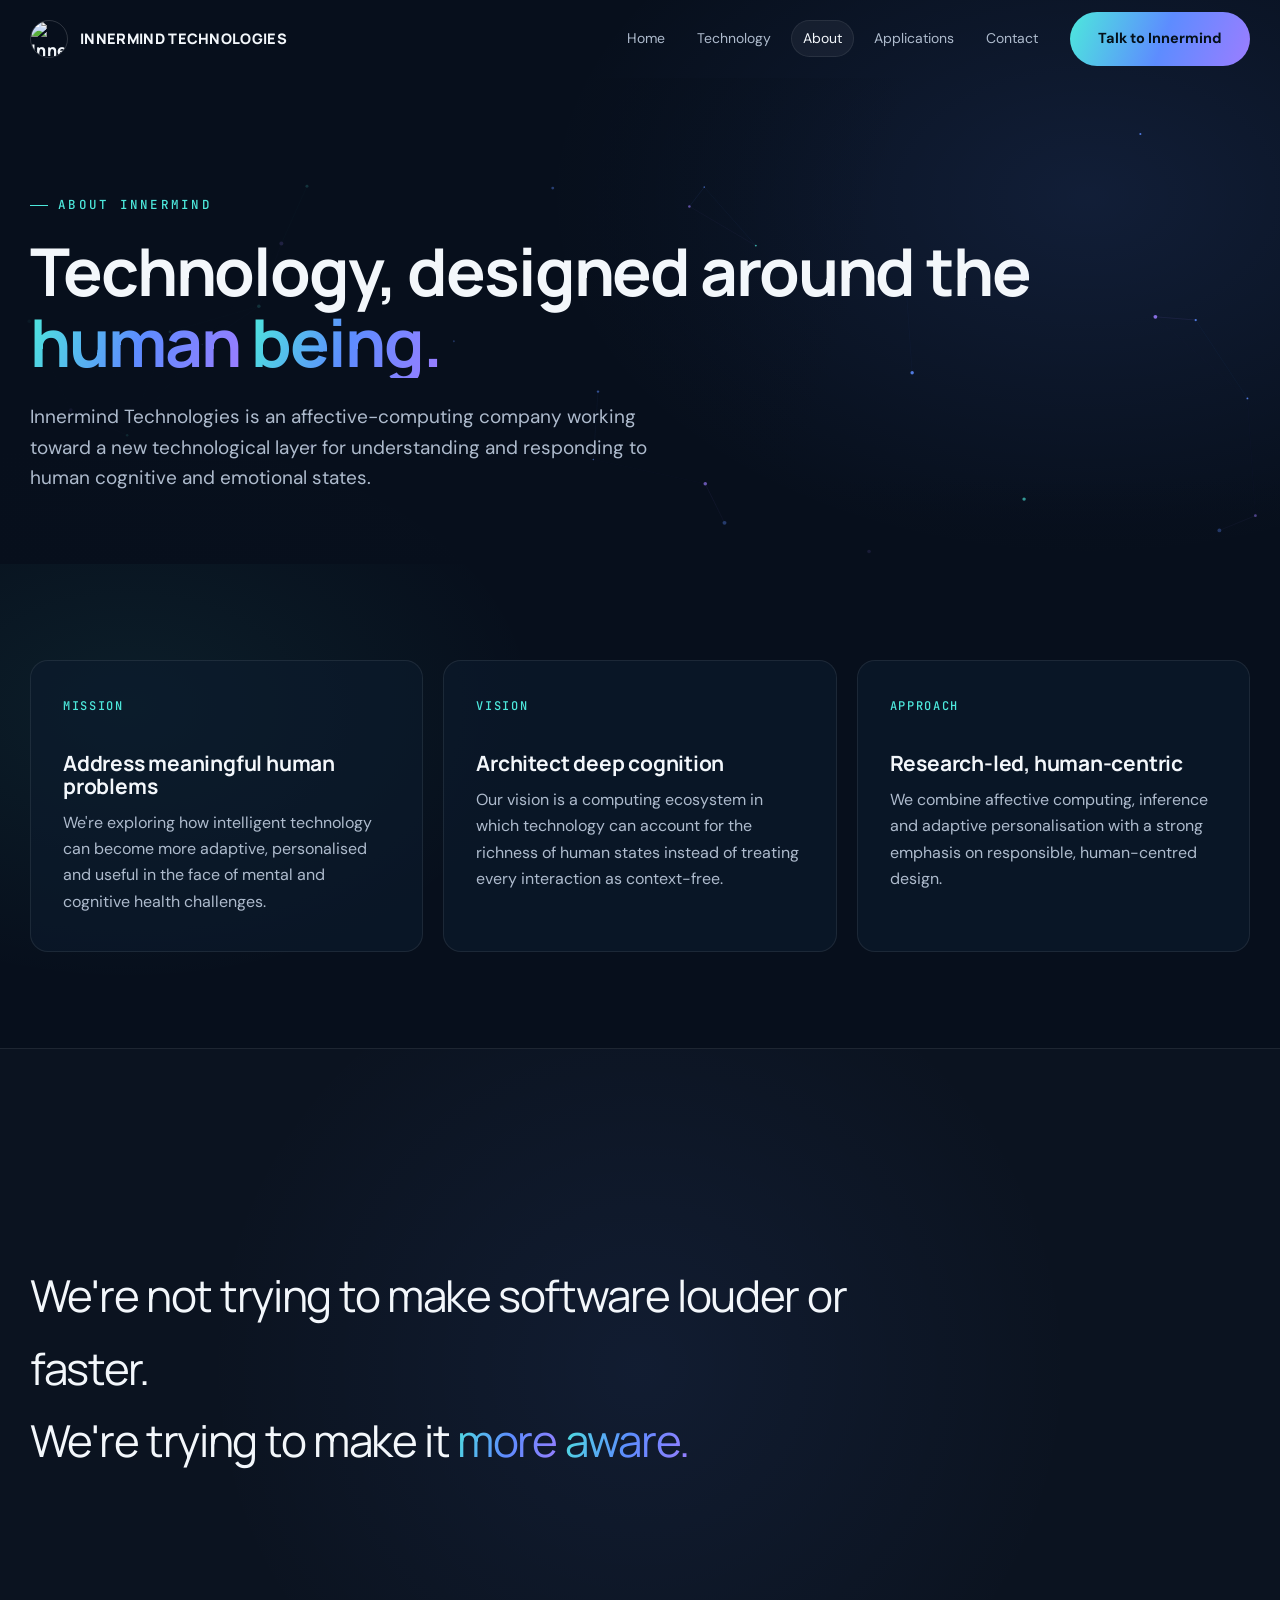
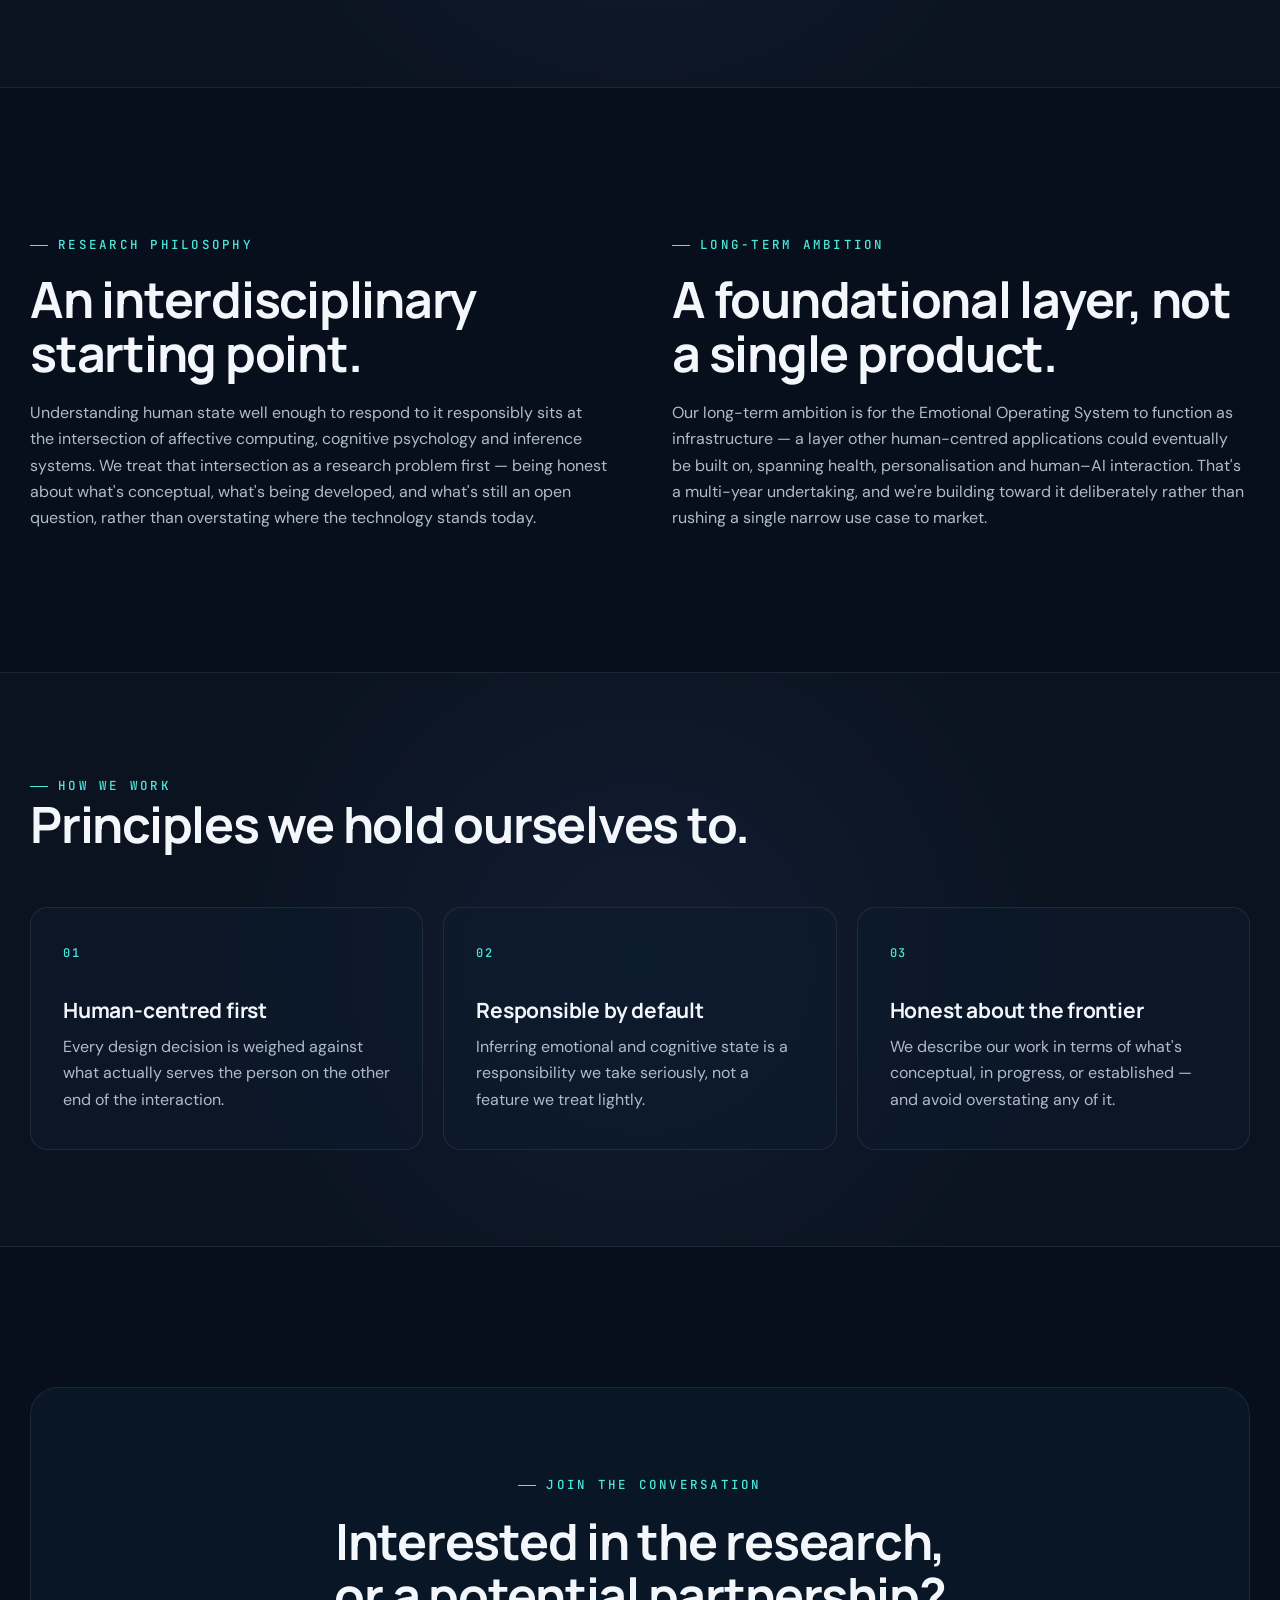
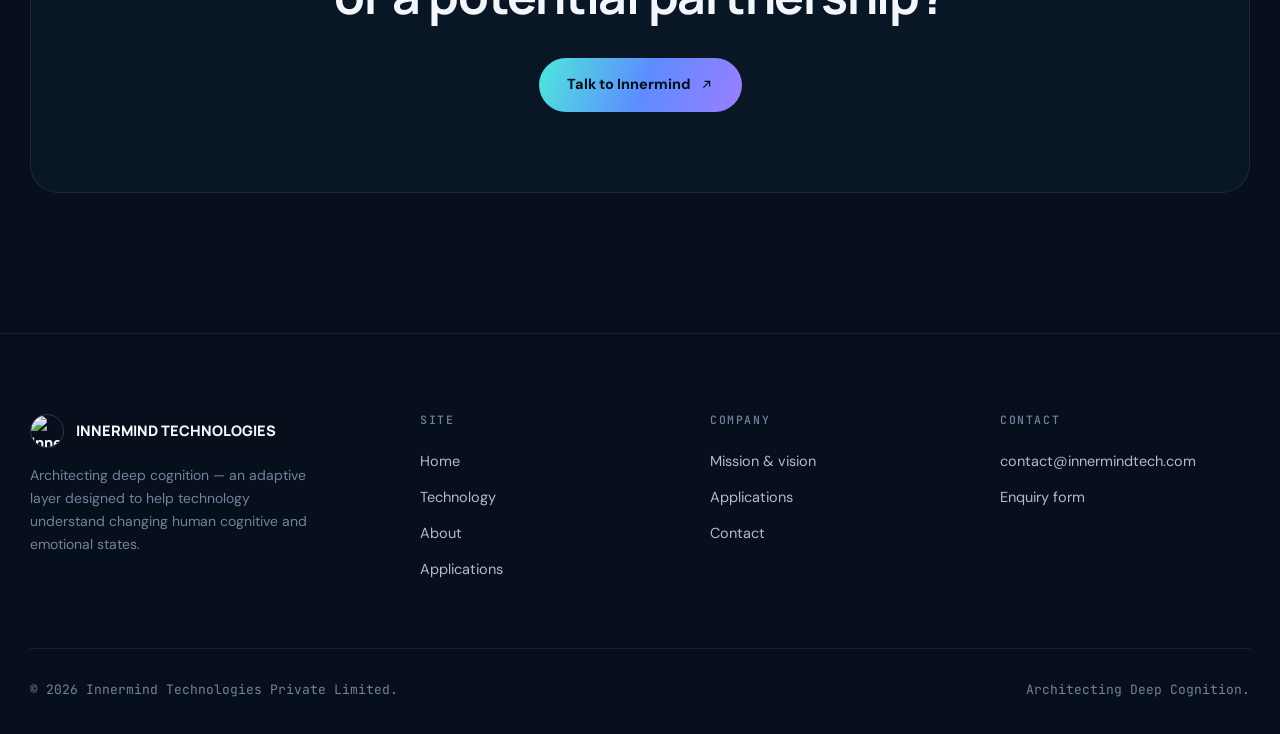
==== commit e122de42: "Update about.html" ====
--- a/about.html
+++ b/about.html
@@ -1,173 +1,168 @@
 <!doctype html>
 <html lang="en">
 <head>
-  <meta charset="utf-8">
-  <meta name="viewport" content="width=device-width, initial-scale=1">
-  <title>About | Innermind Technologies</title>
-  <meta name="description" content="Innermind Technologies is an affective-computing company exploring how intelligent technology can become more adaptive, personalised and human-centred.">
-  <link rel="canonical" href="https://innermindtech.com/about.html">
-  <meta property="og:type" content="website">
-  <meta property="og:title" content="About | Innermind Technologies">
-  <meta property="og:description" content="Technology, designed around the human being — mission, vision and research philosophy.">
-  <meta property="og:url" content="https://innermindtech.com/about.html">
-  <meta property="og:image" content="assets/image.png">
-  <meta name="twitter:card" content="summary_large_image">
-  <meta name="theme-color" content="#070f1c">
-  <link rel="icon" href="assets/image.png">
-  <link rel="preconnect" href="https://fonts.googleapis.com">
-  <link rel="stylesheet" href="styles.css">
+<meta charset="utf-8">
+<meta name="viewport" content="width=device-width,initial-scale=1">
+<title>About | Innermind Technologies</title>
+<meta name="description" content="Innermind Technologies is an affective-computing company exploring how intelligent technology can become more adaptive, personalised and human-centred.">
+<link rel="canonical" href="https://innermindtech.com/about.html">
+<meta property="og:type" content="website">
+<meta property="og:title" content="About | Innermind Technologies">
+<meta property="og:description" content="Technology, designed around the human being — mission, vision and research philosophy.">
+<meta property="og:url" content="https://innermindtech.com/about.html">
+<meta property="og:image" content="assets/logo.png">
+<meta name="twitter:card" content="summary">
+<meta name="theme-color" content="#070f1c">
+<link rel="icon" href="assets/logo.png">
+<link rel="preconnect" href="https://fonts.googleapis.com">
+<link rel="stylesheet" href="styles.css">
 </head>
 <body>
-  <a class="skip-link" href="#main">Skip to content</a>
+<a class="skip-link" href="#main">Skip to content</a>
 
-  <header>
-    <nav class="nav" aria-label="Main Navigation">
-      <div class="container nav-inner">
-        <a class="brand" href="index.html">
-          <img src="assets/image.png" alt="Innermind Technologies Logo" width="38" height="38">
-          <span>INNERMIND TECHNOLOGIES</span>
-        </a>
-        <div class="nav-right">
-          <div class="nav-links">
-            <a href="index.html">Home</a>
-            <a href="technology.html">Technology</a>
-            <a href="about.html" class="active" aria-current="page">About</a>
-            <a href="applications.html">Applications</a>
-            <a href="contact.html">Contact</a>
-          </div>
-          <a class="btn primary nav-cta" href="contact.html">Talk to Innermind</a>
-          <button class="menu-btn" aria-label="Open menu" aria-expanded="false" aria-controls="mobile-nav"><span></span></button>
+<nav class="nav">
+  <div class="container nav-inner">
+    <a class="brand" href="index.html">
+      <img src="assets/logo.png" alt="Innermind Technologies logo" width="38" height="38">
+      <span>INNERMIND TECHNOLOGIES</span>
+    </a>
+    <div class="nav-right">
+      <div class="nav-links">
+        <a href="index.html">Home</a>
+        <a href="technology.html">Technology</a>
+        <a href="about.html" class="active">About</a>
+        <a href="applications.html">Applications</a>
+        <a href="contact.html">Contact</a>
+      </div>
+      <a class="btn primary nav-cta" href="contact.html">Talk to Innermind</a>
+      <button class="menu-btn" aria-label="Open menu" aria-expanded="false" aria-controls="mobile-nav"><span></span></button>
+    </div>
+  </div>
+</nav>
+
+<div class="mobile-panel" id="mobile-nav">
+  <a href="index.html">Home</a>
+  <a href="technology.html">Technology</a>
+  <a href="about.html" class="active">About</a>
+  <a href="applications.html">Applications</a>
+  <a href="contact.html">Contact</a>
+  <div class="mp-foot">contact@innermindtech.com</div>
+</div>
+
+<main id="main">
+
+  <section class="page-hero">
+    <div class="hero-field" aria-hidden="true"></div>
+    <div class="container">
+      <div class="eyebrow">About Innermind</div>
+      <h1>Technology, designed around the <span class="gradient">human being.</span></h1>
+      <p class="lead">Innermind Technologies is an affective-computing company working toward a new technological layer for understanding and responding to human cognitive and emotional states.</p>
+    </div>
+  </section>
+
+  <section class="section-tight">
+    <div class="container">
+      <h2 class="sr-only">Mission, vision and approach</h2>
+      <div class="grid reveal-group">
+        <div class="card reveal"><span class="number">MISSION</span><h3>Address meaningful human problems</h3><p>We're exploring how intelligent technology can become more adaptive, personalised and useful in the face of mental and cognitive health challenges.</p></div>
+        <div class="card reveal"><span class="number">VISION</span><h3>Architect deep cognition</h3><p>Our vision is a computing ecosystem in which technology can account for the richness of human states instead of treating every interaction as context-free.</p></div>
+        <div class="card reveal"><span class="number">APPROACH</span><h3>Research-led, human-centric</h3><p>We combine affective computing, inference and adaptive personalisation with a strong emphasis on responsible, human-centred design.</p></div>
+      </div>
+    </div>
+  </section>
+
+  <section class="band">
+    <div class="container" style="padding:70px 0">
+      <div class="quote reveal">
+        We're not trying to make software louder or faster.<br>
+        We're trying to make it <span class="gradient">more aware.</span>
+      </div>
+    </div>
+  </section>
+
+  <section>
+    <div class="container">
+      <div class="split-2">
+        <div class="reveal">
+          <div class="eyebrow">Research philosophy</div>
+          <h2 style="margin-top:16px">An interdisciplinary starting point.</h2>
+          <p style="margin-top:20px">Understanding human state well enough to respond to it responsibly sits at the intersection of affective computing, cognitive psychology and inference systems. We treat that intersection as a research problem first — being honest about what's conceptual, what's being developed, and what's still an open question, rather than overstating where the technology stands today.</p>
+        </div>
+        <div class="reveal">
+          <div class="eyebrow">Long-term ambition</div>
+          <h2 style="margin-top:16px">A foundational layer, not a single product.</h2>
+          <p style="margin-top:20px">Our long-term ambition is for the Emotional Operating System to function as infrastructure — a layer other human-centred applications could eventually be built on, spanning health, personalisation and human–AI interaction. That's a multi-year undertaking, and we're building toward it deliberately rather than rushing a single narrow use case to market.</p>
         </div>
       </div>
-    </nav>
-  </header>
+    </div>
+  </section>
 
-  <div class="mobile-panel" id="mobile-nav" aria-label="Mobile Navigation">
-    <a href="index.html">Home</a>
-    <a href="technology.html">Technology</a>
-    <a href="about.html" class="active">About</a>
-    <a href="applications.html">Applications</a>
-    <a href="contact.html">Contact</a>
-    <div class="mp-foot">contact@innermindtech.com</div>
-  </div>
+  <section class="section-tight band">
+    <div class="container">
+      <div class="section-head reveal">
+        <div class="eyebrow">How we work</div>
+        <h2>Principles we hold ourselves to.</h2>
+      </div>
+      <div class="grid reveal-group">
+        <div class="card reveal"><span class="number">01</span><h3>Human-centred first</h3><p>Every design decision is weighed against what actually serves the person on the other end of the interaction.</p></div>
+        <div class="card reveal"><span class="number">02</span><h3>Responsible by default</h3><p>Inferring emotional and cognitive state is a responsibility we take seriously, not a feature we treat lightly.</p></div>
+        <div class="card reveal"><span class="number">03</span><h3>Honest about the frontier</h3><p>We describe our work in terms of what's conceptual, in progress, or established — and avoid overstating any of it.</p></div>
+      </div>
+    </div>
+  </section>
 
-  <main id="main">
-    <section class="page-hero" aria-label="About Innermind">
-      <div class="hero-field" aria-hidden="true"></div>
-      <div class="container">
-        <div class="eyebrow">About Innermind</div>
-        <h1>Technology, designed around the <span class="gradient">human being.</span></h1>
-        <p class="lead">Innermind Technologies is an affective-computing company developing a foundational computational layer for understanding and responding to human cognitive and emotional states.</p>
-      </div>
-    </section>
-
-    <!-- MISSION / VISION / APPROACH -->
-    <section class="section-tight" aria-label="Core Pillars">
-      <div class="container">
-        <div class="grid reveal-group">
-          <div class="card reveal"><span class="number">MISSION</span><h3>Address Meaningful Human Problems</h3><p>We are exploring how intelligent computing can become more adaptive, personalised, and supportive in the face of cognitive health challenges.</p></div>
-          <div class="card reveal"><span class="number">VISION</span><h3>Architect Deep Cognition</h3><p>Our vision is a computing ecosystem in which systems account for the richness of human psychological states instead of treating every interaction as static.</p></div>
-          <div class="card reveal"><span class="number">APPROACH</span><h3>Research-Led &amp; Human-Centric</h3><p>We combine affective computing, statistical inference, and adaptive systems with a rigorous commitment to responsible technology design.</p></div>
+  <section>
+    <div class="container">
+      <div class="cta-band reveal">
+        <div class="eyebrow" style="justify-content:center">Join the conversation</div>
+        <h2 style="margin-top:18px">Interested in the research, or a potential partnership?</h2>
+        <div class="buttons">
+          <a class="btn primary" href="contact.html">Talk to Innermind
+            <svg viewBox="0 0 24 24" fill="none" stroke="currentColor" stroke-width="2" aria-hidden="true"><path d="M7 17L17 7M9 7h8v8"/></svg>
+          </a>
         </div>
       </div>
-    </section>
+    </div>
+  </section>
 
-    <!-- QUOTE -->
-    <section class="band" aria-label="Guiding Motto">
-      <div class="container" style="padding:70px 0">
-        <blockquote class="quote reveal">
-          We're not trying to make software louder or faster.<br>
-          We're trying to make it <span class="gradient">more aware.</span>
-        </blockquote>
+</main>
+
+<footer>
+  <div class="container">
+    <div class="footer-grid">
+      <div>
+        <div class="footer-brand">
+          <img src="assets/logo.png" alt="Innermind Technologies logo" width="34" height="34">
+          <span>INNERMIND TECHNOLOGIES</span>
+        </div>
+        <p class="footer-blurb">Architecting deep cognition — an adaptive layer designed to help technology understand changing human cognitive and emotional states.</p>
       </div>
-    </section>
-
-    <!-- RESEARCH & AMBITION -->
-    <section aria-label="Research & Ambition">
-      <div class="container">
-        <div class="split-2">
-          <div class="reveal">
-            <div class="eyebrow">Research Philosophy</div>
-            <h2 style="margin-top:16px">An interdisciplinary starting point.</h2>
-            <p style="margin-top:20px">Interpreting human state responsibly sits at the intersection of affective computing, cognitive psychology, and inference architectures. We treat that intersection as an active research discipline — maintaining transparency about what is conceptual, what is currently under development, and what remains an open scientific challenge.</p>
-          </div>
-          <div class="reveal">
-            <div class="eyebrow">Long-Term Ambition</div>
-            <h2 style="margin-top:16px">A foundational layer, not a single product.</h2>
-            <p style="margin-top:20px">Our long-term ambition is for the Emotional Operating System to operate as infrastructure — a foundational layer that human-centred applications across healthcare, adaptive learning, and intelligent collaboration can build upon.</p>
-          </div>
-        </div>
+      <div class="footer-col">
+        <h4>Site</h4>
+        <a href="index.html">Home</a>
+        <a href="technology.html">Technology</a>
+        <a href="about.html">About</a>
+        <a href="applications.html">Applications</a>
       </div>
-    </section>
-
-    <!-- PRINCIPLES -->
-    <section class="section-tight band" aria-label="Core Principles">
-      <div class="container">
-        <div class="section-head reveal">
-          <div class="eyebrow">How We Work</div>
-          <h2>Principles we hold ourselves to.</h2>
-        </div>
-        <div class="grid reveal-group">
-          <div class="card reveal"><span class="number">01</span><h3>Human-Centred First</h3><p>Every architectural decision is evaluated based on whether it genuinely serves the wellbeing and agency of the individual user.</p></div>
-          <div class="card reveal"><span class="number">02</span><h3>Responsible by Default</h3><p>Inferring psychological states carries significant responsibility. Privacy, security, and consent are foundational architectural constraints.</p></div>
-          <div class="card reveal"><span class="number">03</span><h3>Honest About the Frontier</h3><p>We characterize our technology rigorously — clearly distinguishing between established capabilities and active frontiers.</p></div>
-        </div>
+      <div class="footer-col">
+        <h4>Company</h4>
+        <a href="about.html">Mission &amp; vision</a>
+        <a href="applications.html">Applications</a>
+        <a href="contact.html">Contact</a>
       </div>
-    </section>
-
-    <!-- CTA (WITH BACKGROUND CANVAS) -->
-    <section aria-label="Contact CTA">
-      <div class="container">
-        <div class="cta-band reveal">
-          <div class="hero-field" aria-hidden="true"></div>
-          <div class="eyebrow" style="justify-content:center">Join the Conversation</div>
-          <h2 style="margin-top:18px">Interested in our research or exploring a partnership?</h2>
-          <div class="buttons">
-            <a class="btn primary" href="contact.html">Talk to Innermind
-              <svg viewBox="0 0 24 24" fill="none" stroke="currentColor" stroke-width="2" aria-hidden="true"><path d="M7 17L17 7M9 7h8v8"/></svg>
-            </a>
-          </div>
-        </div>
-      </div>
-    </section>
-  </main>
-
-  <footer>
-    <div class="container">
-      <div class="footer-grid">
-        <div>
-          <div class="footer-brand">
-            <img src="assets/image.png" alt="Innermind Technologies Logo" width="34" height="34">
-            <span>INNERMIND TECHNOLOGIES</span>
-          </div>
-          <p class="footer-blurb">Architecting deep cognition — an adaptive layer designed to help technology understand changing human cognitive and emotional states.</p>
-        </div>
-        <div class="footer-col">
-          <h4>Site</h4>
-          <a href="index.html">Home</a>
-          <a href="technology.html">Technology</a>
-          <a href="about.html">About</a>
-          <a href="applications.html">Applications</a>
-        </div>
-        <div class="footer-col">
-          <h4>Company</h4>
-          <a href="about.html">Mission &amp; Vision</a>
-          <a href="applications.html">Applications</a>
-          <a href="contact.html">Contact</a>
-        </div>
-        <div class="footer-col">
-          <h4>Contact</h4>
-          <a href="mailto:contact@innermindtech.com">contact@innermindtech.com</a>
-          <a href="contact.html">Enquiry Form</a>
-        </div>
-      </div>
-      <div class="footer-bottom">
-        <span>© <span data-year></span> Innermind Technologies Private Limited. All rights reserved.</span>
-        <span>Architecting Deep Cognition.</span>
+      <div class="footer-col">
+        <h4>Contact</h4>
+        <a href="mailto:contact@innermindtech.com">contact@innermindtech.com</a>
+        <a href="contact.html">Enquiry form</a>
       </div>
     </div>
-  </footer>
+    <div class="footer-bottom">
+      <span>© <span data-year></span> Innermind Technologies Private Limited.</span>
+      <span>Architecting Deep Cognition.</span>
+    </div>
+  </div>
+</footer>
 
-  <script src="script.js" defer></script>
+<script src="script.js" defer></script>
 </body>
 </html>
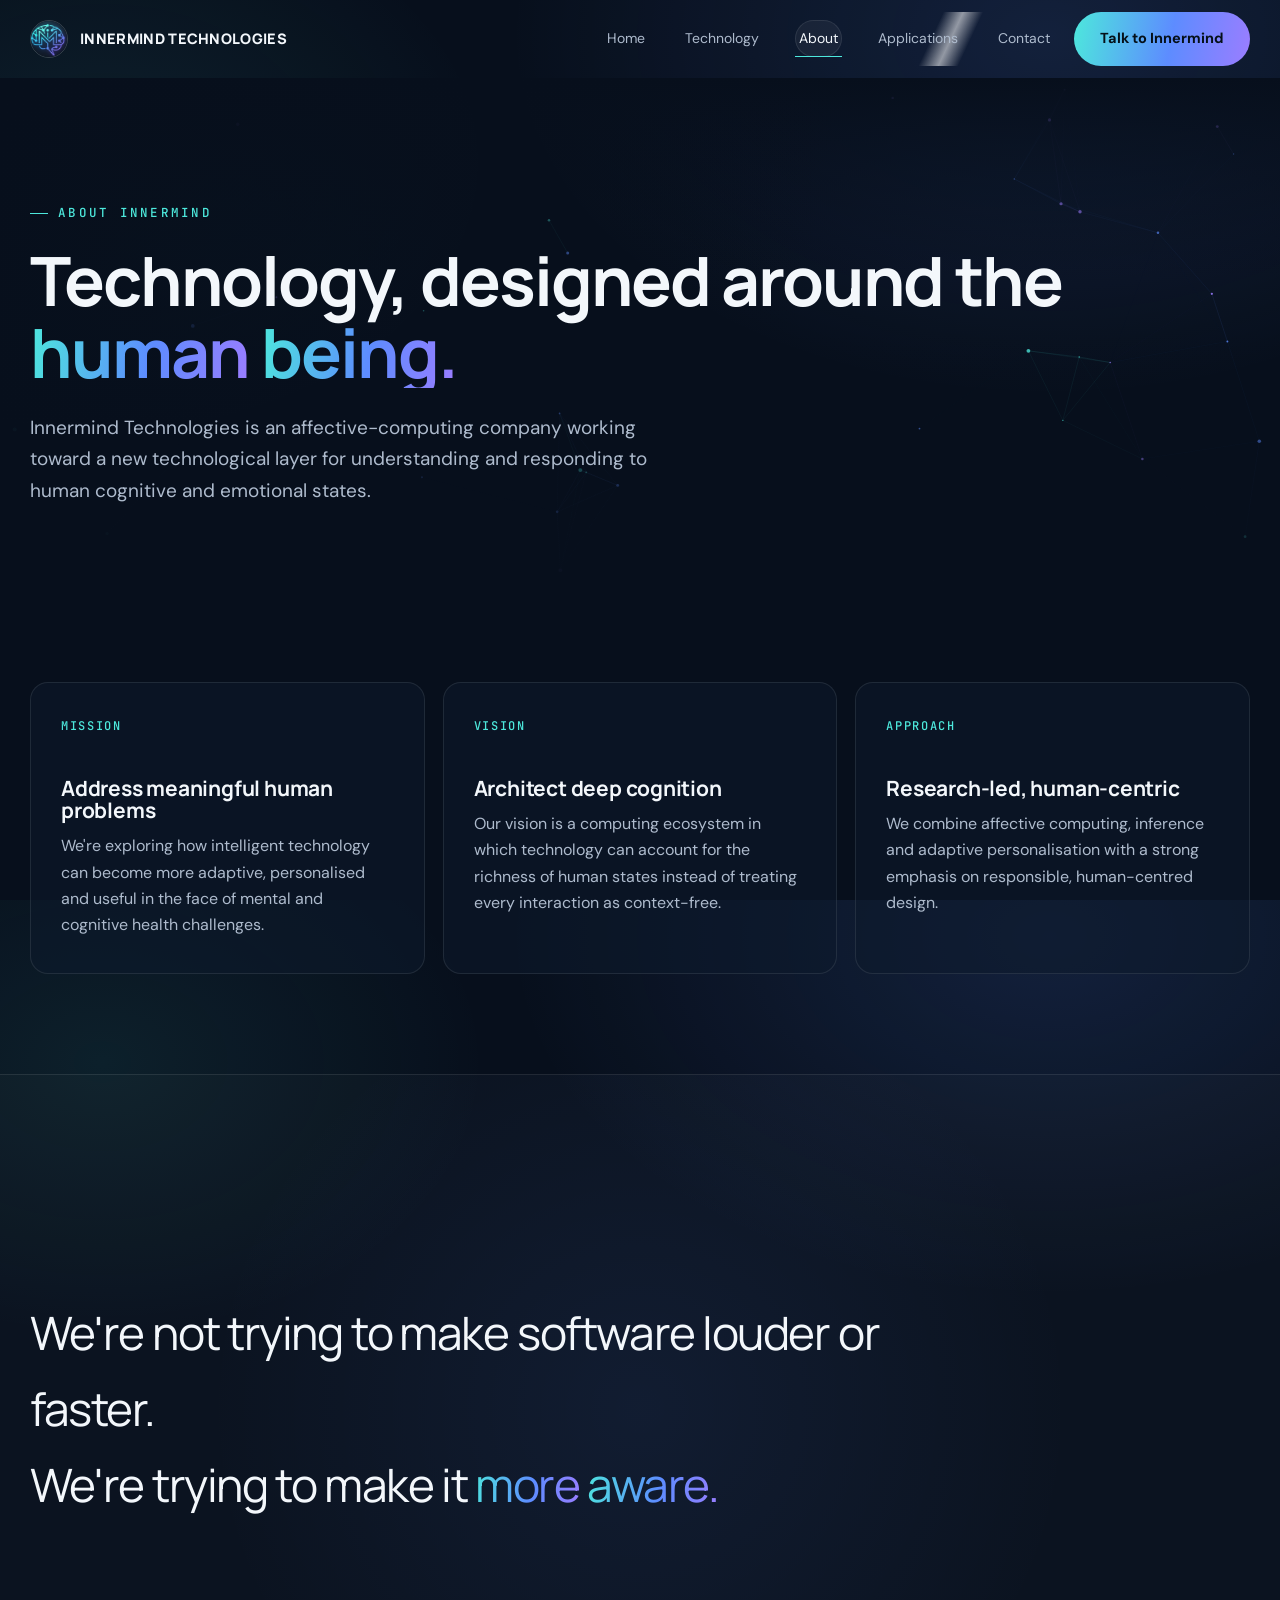
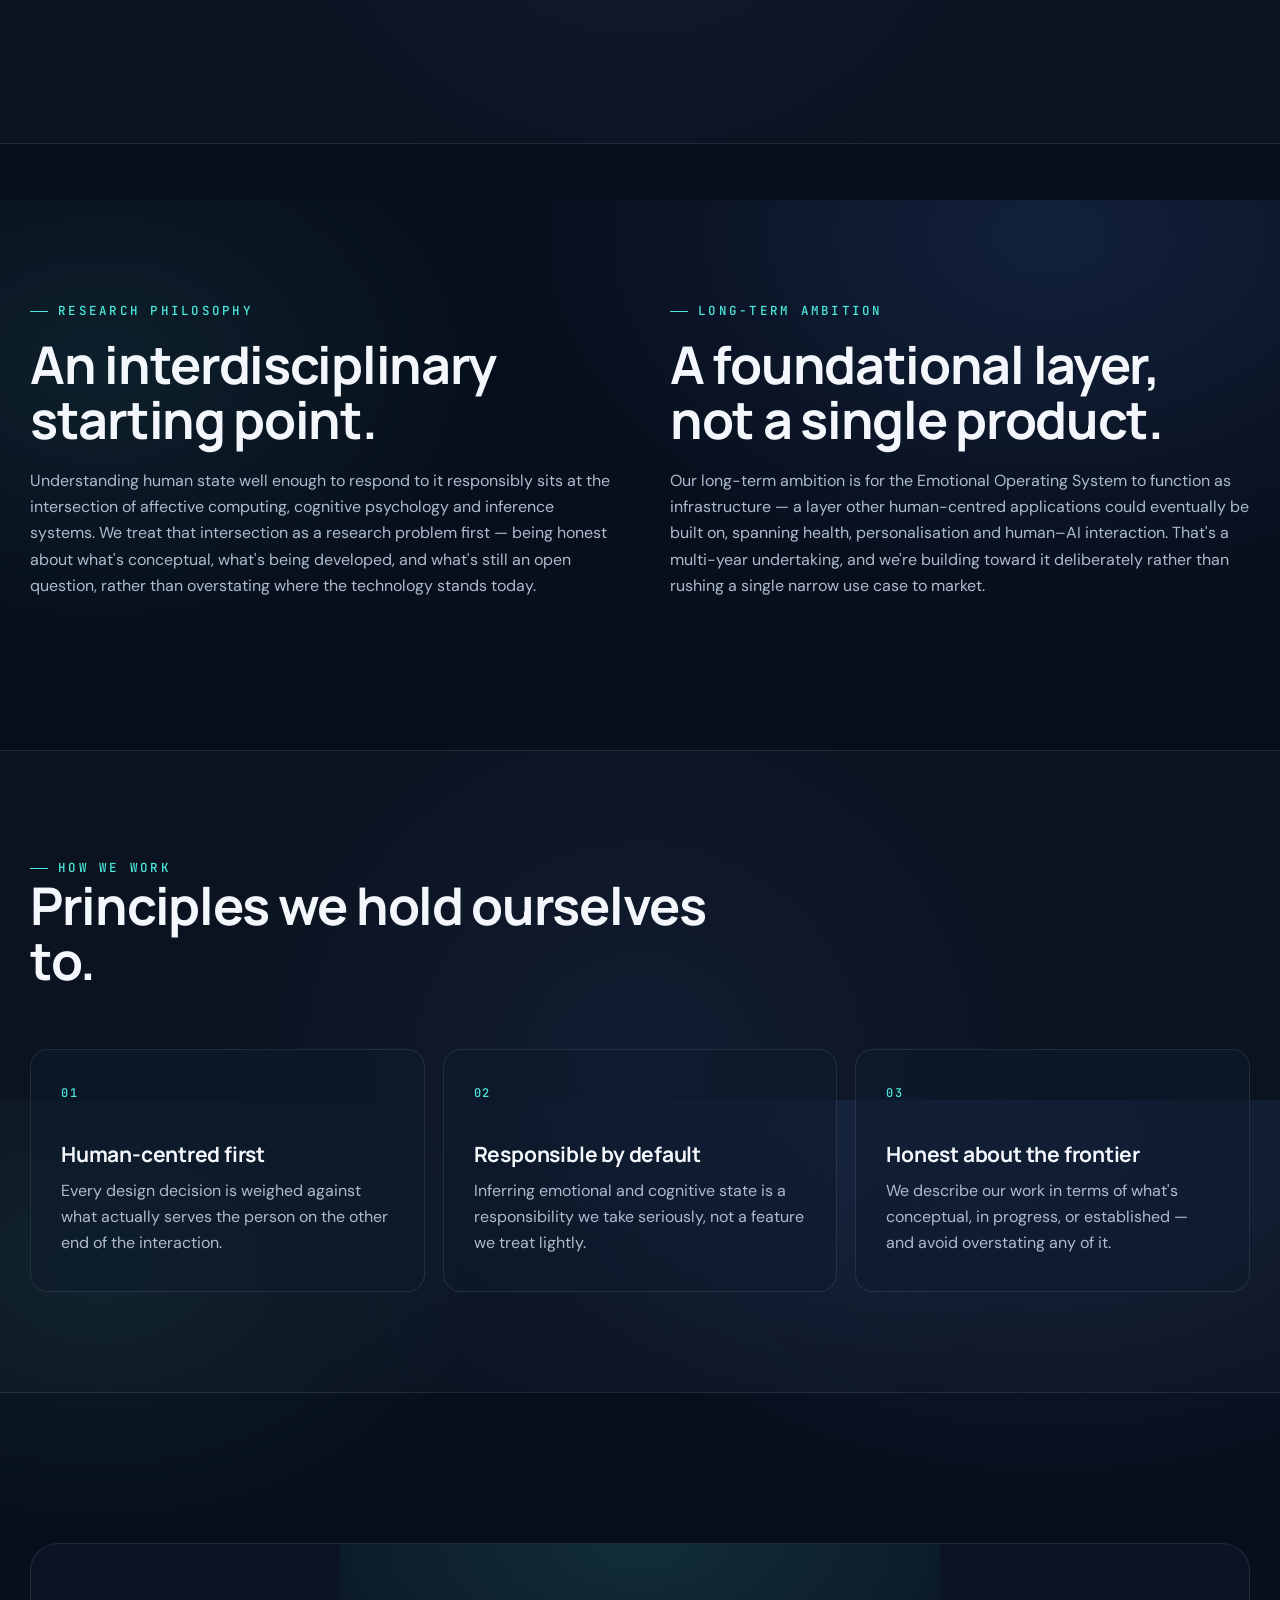
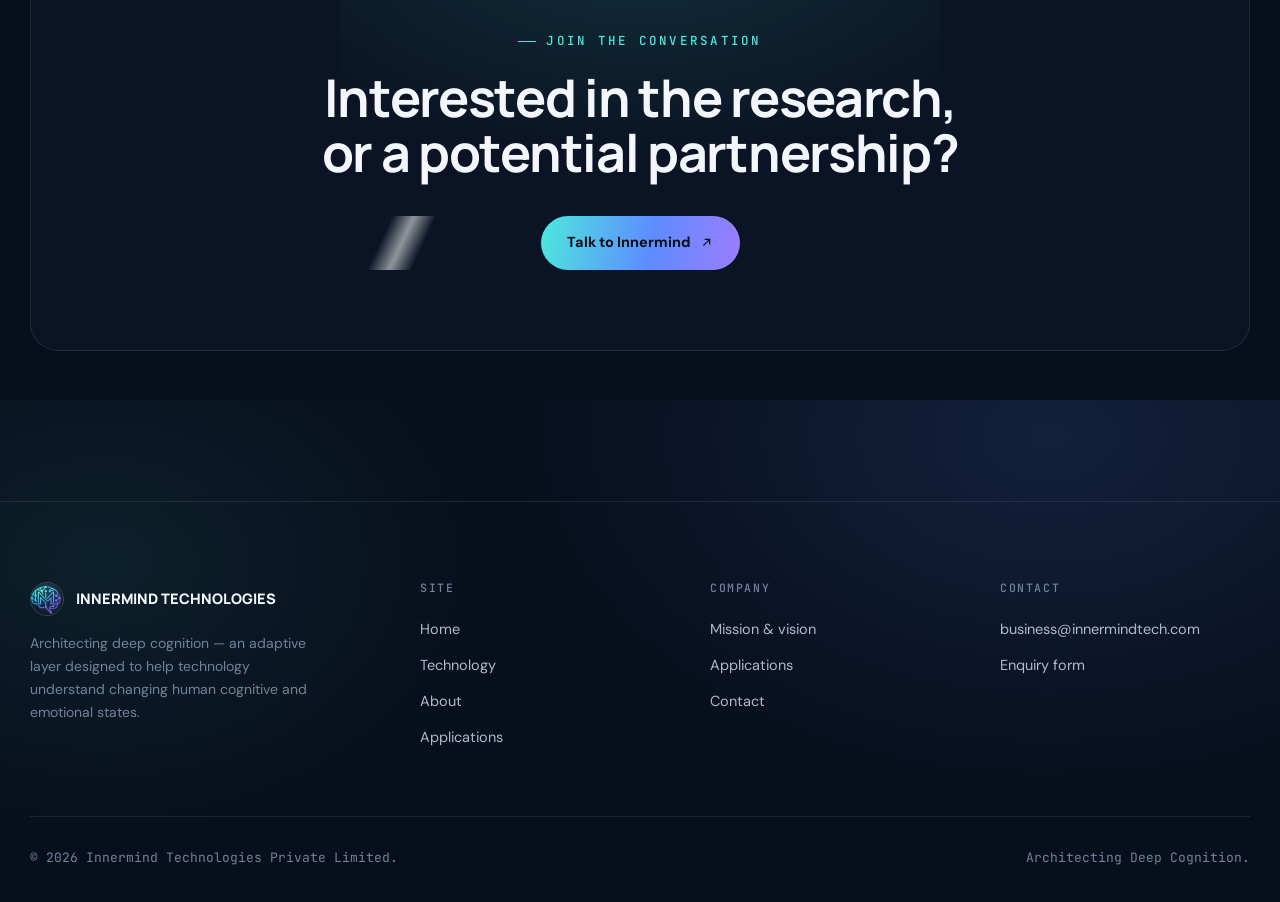
==== commit 22987a70: "Update about.html" ====
--- a/about.html
+++ b/about.html
@@ -10,10 +10,10 @@
 <meta property="og:title" content="About | Innermind Technologies">
 <meta property="og:description" content="Technology, designed around the human being — mission, vision and research philosophy.">
 <meta property="og:url" content="https://innermindtech.com/about.html">
-<meta property="og:image" content="assets/logo.png">
+<meta property="og:image" content="assets/image.png">
 <meta name="twitter:card" content="summary">
 <meta name="theme-color" content="#070f1c">
-<link rel="icon" href="assets/logo.png">
+<link rel="icon" href="assets/image.png">
 <link rel="preconnect" href="https://fonts.googleapis.com">
 <link rel="stylesheet" href="styles.css">
 </head>
@@ -23,7 +23,7 @@
 <nav class="nav">
   <div class="container nav-inner">
     <a class="brand" href="index.html">
-      <img src="assets/logo.png" alt="Innermind Technologies logo" width="38" height="38">
+      <img src="assets/image.png" alt="Innermind Technologies image" width="38" height="38">
       <span>INNERMIND TECHNOLOGIES</span>
     </a>
     <div class="nav-right">
@@ -46,7 +46,7 @@
   <a href="about.html" class="active">About</a>
   <a href="applications.html">Applications</a>
   <a href="contact.html">Contact</a>
-  <div class="mp-foot">contact@innermindtech.com</div>
+  <div class="mp-foot">business@innermindtech.com</div>
 </div>
 
 <main id="main">
@@ -132,7 +132,7 @@
     <div class="footer-grid">
       <div>
         <div class="footer-brand">
-          <img src="assets/logo.png" alt="Innermind Technologies logo" width="34" height="34">
+          <img src="assets/image.png" alt="Innermind Technologies image" width="34" height="34">
           <span>INNERMIND TECHNOLOGIES</span>
         </div>
         <p class="footer-blurb">Architecting deep cognition — an adaptive layer designed to help technology understand changing human cognitive and emotional states.</p>
@@ -152,7 +152,7 @@
       </div>
       <div class="footer-col">
         <h4>Contact</h4>
-        <a href="mailto:contact@innermindtech.com">contact@innermindtech.com</a>
+        <a href="mailto:business@innermindtech.com">business@innermindtech.com</a>
         <a href="contact.html">Enquiry form</a>
       </div>
     </div>
--- a/styles.css
+++ b/styles.css
@@ -3,1855 +3,588 @@
    Architecting Deep Cognition.
    ================================================================= */
 
-@import url('https://fonts.googleapis.com/css2?family=DM+Sans:ital,opsz,wght@0,9..40,400;0,9..40,500;0,9..40,600;0,9..40,700;1,9..40,400&family=JetBrains+Mono:wght@400;500;600&family=Manrope:wght@400;500;600;700;800&display=swap');
-
-/* ---------- 1. DESIGN TOKENS ---------- */
-:root {
-  --void: #03070d;
-  --bg: #070f1c;
-  --bg-soft: #0a1524;
-  --panel: #0d1b2d;
-  --panel-hover: #12233a;
-  --glass: rgba(13, 27, 45, 0.6);
-  --glass-strong: rgba(10, 21, 36, 0.85);
-
-  --text: #f3f7fb;
-  --text-soft: #aebbcd;
-  --text-mute: #71839c;
-
-  --line: rgba(255, 255, 255, 0.08);
-  --line-strong: rgba(255, 255, 255, 0.16);
-  --line-signal: rgba(77, 232, 220, 0.35);
-
-  --cyan: #4de8dc;
-  --blue: #5d8cff;
-  --violet: #9b7dff;
-  --amber: #ffb672;
-  --grad-signal: linear-gradient(110deg, var(--cyan) 0%, var(--blue) 52%, var(--violet) 100%);
-  --grad-warm: linear-gradient(110deg, var(--amber) 0%, #ff8fa3 100%);
-
-  --glow-cyan: 0 0 70px rgba(77, 232, 220, 0.14);
-  --glow-blue: 0 0 70px rgba(93, 140, 255, 0.14);
-  --shadow-card: 0 24px 60px -25px rgba(0, 0, 0, 0.7);
-
-  --font-display: 'Manrope', -apple-system, BlinkMacSystemFont, sans-serif;
-  --font-body: 'DM Sans', -apple-system, BlinkMacSystemFont, sans-serif;
-  --font-mono: 'JetBrains Mono', monospace;
-
-  --ease: cubic-bezier(0.16, 0.8, 0.24, 1);
-  --ease-out: cubic-bezier(0.22, 1, 0.36, 1);
-  --dur-fast: 180ms;
-  --dur-med: 450ms;
-  --dur-slow: 850ms;
-
-  --max: 1220px;
-  --max-narrow: 840px;
-  --nav-h: 78px;
-  --radius-sm: 10px;
-  --radius-md: 18px;
-  --radius-lg: 28px;
-  --radius-full: 999px;
-}
-
-/* ---------- 2. RESET & FOUNDATIONS ---------- */
-*, *::before, *::after {
-  box-sizing: border-box;
-  margin: 0;
-}
-
-html {
-  scroll-behavior: smooth;
-  -webkit-text-size-adjust: 100%;
-}
-
-html, body {
-  min-height: 100%;
-}
-
-body {
+@import url('https://fonts.googleapis.com/css2?family=DM+Sans:ital,wght@0,400;0,500;0,600;0,700;1,400&family=Manrope:wght@400;500;600;700;800&family=JetBrains+Mono:wght@400;500;600&display=swap');
+
+/* ---------- 1. TOKENS ---------- */
+:root{
+  /* surfaces */
+  --void:#04080f;
+  --bg:#070f1c;
+  --bg-soft:#0a1524;
+  --panel:#0d1b2d;
+  --panel-hover:#12233a;
+  --glass:rgba(13,27,45,.55);
+
+  /* text */
+  --text:#f3f7fb;
+  --text-soft:#aebbcd;
+  --text-mute:#71839c;
+
+  /* borders */
+  --line:rgba(255,255,255,.09);
+  --line-strong:rgba(255,255,255,.18);
+  --line-signal:rgba(90,196,209,.35);
+
+  /* signal palette — cool = computational, warm = human */
+  --cyan:#4de8dc;
+  --blue:#5d8cff;
+  --violet:#9b7dff;
+  --amber:#ffb672;
+  --grad-signal:linear-gradient(100deg,var(--cyan),var(--blue) 55%,var(--violet));
+  --grad-warm:linear-gradient(100deg,var(--amber),#ff8fa3);
+
+  /* elevation / glow */
+  --glow-cyan:0 0 70px rgba(77,232,220,.14);
+  --glow-blue:0 0 70px rgba(93,140,255,.14);
+  --shadow-card:0 24px 60px -30px rgba(0,0,0,.65);
+
+  /* type scale */
+  --font-display:'Manrope',sans-serif;
+  --font-body:'DM Sans',sans-serif;
+  --font-mono:'JetBrains Mono',monospace;
+
+  /* motion */
+  --ease:cubic-bezier(.16,.8,.24,1);
+  --ease-out:cubic-bezier(.22,1,.36,1);
+  --dur-fast:180ms;
+  --dur-med:460ms;
+  --dur-slow:900ms;
+
+  /* layout */
+  --max:1220px;
+  --max-narrow:840px;
+  --nav-h:78px;
+  --radius-sm:10px;
+  --radius-md:18px;
+  --radius-lg:28px;
+  --radius-full:999px;
+}
+
+/* ---------- 2. RESET / BASE ---------- */
+*,*::before,*::after{box-sizing:border-box}
+*{margin:0}
+html{scroll-behavior:smooth;-webkit-text-size-adjust:100%}
+html,body{height:100%}
+body{
   background:
-    radial-gradient(ellipse 900px 600px at 85% 5%, rgba(93, 140, 255, 0.12), transparent 60%),
-    radial-gradient(ellipse 750px 500px at 10% 18%, rgba(77, 232, 220, 0.07), transparent 55%),
+    radial-gradient(ellipse 900px 600px at 82% 4%, rgba(93,140,255,.14), transparent 60%),
+    radial-gradient(ellipse 700px 500px at 8% 18%, rgba(77,232,220,.08), transparent 55%),
     var(--bg);
-  color: var(--text);
-  font-family: var(--font-body);
-  font-size: 16px;
-  line-height: 1.65;
-  -webkit-font-smoothing: antialiased;
-  -moz-osx-font-smoothing: grayscale;
-  overflow-x: clip;
-}
-
-img, svg {
-  display: block;
-  max-width: 100%;
-}
-
-a {
-  color: inherit;
-  text-decoration: none;
-}
-
-button {
-  font: inherit;
-  color: inherit;
-  background: none;
-  border: 0;
-  cursor: pointer;
-}
-
-input, textarea {
-  font: inherit;
-}
-
-ul {
-  list-style: none;
-  padding: 0;
-}
-
-h1, h2, h3, h4 {
-  font-family: var(--font-display);
-  line-height: 1.08;
-  letter-spacing: -0.03em;
-  font-weight: 700;
-}
-
-::selection {
-  background: rgba(77, 232, 220, 0.28);
-  color: #ffffff;
-}
-
-:focus-visible {
-  outline: 2px solid var(--cyan);
-  outline-offset: 3px;
-  border-radius: 4px;
-}
-
-.sr-only {
-  position: absolute;
-  width: 1px;
-  height: 1px;
-  padding: 0;
-  margin: -1px;
-  overflow: hidden;
-  clip: rect(0, 0, 0, 0);
-  white-space: nowrap;
-  border: 0;
-}
-
-.skip-link {
-  position: fixed;
-  top: -60px;
-  left: 16px;
-  z-index: 200;
-  background: var(--cyan);
-  color: #04141a;
-  font-weight: 700;
-  font-size: 14px;
-  padding: 12px 18px;
-  border-radius: var(--radius-sm);
-  transition: top var(--dur-fast) var(--ease);
-}
-
-.skip-link:focus {
-  top: 16px;
-}
-
-/* ---------- 3. LAYOUT & CONTAINERS ---------- */
-.container {
-  width: min(var(--max), calc(100% - 48px));
-  margin-inline: auto;
-}
-
-.container--narrow {
-  width: min(var(--max-narrow), calc(100% - 48px));
-  margin-inline: auto;
-}
-
-section {
-  padding: 140px 0;
-}
-
-.section-tight {
-  padding: 96px 0;
-}
-
-.section-head {
-  max-width: 740px;
-  margin-bottom: 56px;
-}
-
-.section-head p {
-  color: var(--text-soft);
-  font-size: 18px;
-  margin-top: 16px;
-}
-
-.section-head--center {
-  margin-inline: auto;
-  text-align: center;
-}
+  color:var(--text);
+  font-family:var(--font-body);
+  font-size:16px;
+  line-height:1.65;
+  -webkit-font-smoothing:antialiased;
+  overflow-x:clip;
+}
+img,svg{display:block;max-width:100%}
+a{color:inherit;text-decoration:none}
+button{font:inherit;color:inherit;background:none;border:0;cursor:pointer}
+input,textarea{font:inherit}
+ul{list-style:none;padding:0}
+h1,h2,h3,h4{font-family:var(--font-display);line-height:1.06;letter-spacing:-.03em;font-weight:700}
+
+::selection{background:rgba(77,232,220,.28);color:#fff}
+
+:focus-visible{outline:2px solid var(--cyan);outline-offset:3px;border-radius:4px}
+
+.sr-only{
+  position:absolute;width:1px;height:1px;padding:0;margin:-1px;overflow:hidden;
+  clip:rect(0,0,0,0);white-space:nowrap;border:0;
+}
+
+.skip-link{
+  position:fixed;top:-60px;left:16px;z-index:200;
+  background:var(--cyan);color:#04141a;font-weight:700;font-size:14px;
+  padding:12px 18px;border-radius:var(--radius-sm);transition:top var(--dur-fast) var(--ease);
+}
+.skip-link:focus{top:16px}
+
+/* ---------- 3. LAYOUT ---------- */
+.container{width:min(var(--max),calc(100% - 44px));margin-inline:auto}
+.container--narrow{width:min(var(--max-narrow),calc(100% - 44px));margin-inline:auto}
+section{padding:150px 0}
+.section-tight{padding:100px 0}
+.section-head{max-width:720px;margin-bottom:60px}
+.section-head p{color:var(--text-soft);font-size:18px;margin-top:16px}
+.section-head--center{margin-inline:auto;text-align:center}
 
 /* ---------- 4. TYPOGRAPHY ---------- */
-.eyebrow {
-  font-family: var(--font-mono);
-  color: var(--cyan);
-  font-size: 12.5px;
-  text-transform: uppercase;
-  letter-spacing: 0.18em;
-  font-weight: 500;
-  display: inline-flex;
-  align-items: center;
-  gap: 10px;
-}
-
-.eyebrow::before {
-  content: "";
-  width: 18px;
-  height: 1px;
-  background: var(--cyan);
-  display: inline-block;
-}
-
-.mono {
-  font-family: var(--font-mono);
-}
-
-h1 {
-  font-size: clamp(42px, 6.2vw, 78px);
-}
-
-h2 {
-  font-size: clamp(32px, 4.4vw, 50px);
-  letter-spacing: -0.025em;
-}
-
-h3 {
-  font-size: 21px;
-  letter-spacing: -0.01em;
-}
-
-.lead {
-  font-size: 19px;
-  color: var(--text-soft);
-  max-width: 650px;
-  font-weight: 400;
-  line-height: 1.6;
-}
-
-.gradient {
-  background: var(--grad-signal);
-  -webkit-background-clip: text;
-  background-clip: text;
-  color: transparent;
-}
-
-.gradient-warm {
-  background: var(--grad-warm);
-  -webkit-background-clip: text;
-  background-clip: text;
-  color: transparent;
-}
-
-.muted {
-  color: var(--text-mute);
-}
-
-p {
-  color: var(--text-soft);
-}
+.eyebrow{
+  font-family:var(--font-mono);color:var(--cyan);font-size:12.5px;
+  text-transform:uppercase;letter-spacing:.18em;font-weight:500;
+  display:inline-flex;align-items:center;gap:10px;
+}
+.eyebrow::before{content:"";width:18px;height:1px;background:var(--cyan);display:inline-block}
+.mono{font-family:var(--font-mono)}
+h1{font-size:clamp(42px,6.4vw,80px)}
+h2{font-size:clamp(32px,4.6vw,52px);letter-spacing:-.025em}
+h3{font-size:21px;letter-spacing:-.01em}
+.lead{font-size:19px;color:var(--text-soft);max-width:640px;font-weight:400}
+.gradient{background:var(--grad-signal);-webkit-background-clip:text;background-clip:text;color:transparent}
+.gradient-warm{background:var(--grad-warm);-webkit-background-clip:text;background-clip:text;color:transparent}
+.muted{color:var(--text-mute)}
+p{color:var(--text-soft)}
 
 /* ---------- 5. BUTTONS ---------- */
-.btn {
-  position: relative;
-  display: inline-flex;
-  align-items: center;
-  justify-content: center;
-  gap: 8px;
-  padding: 15px 28px;
-  border-radius: var(--radius-full);
-  font-weight: 600;
-  font-size: 14.5px;
-  border: 1px solid var(--line-strong);
-  color: var(--text);
-  background: rgba(255, 255, 255, 0.02);
-  transition: transform var(--dur-fast) var(--ease), border-color var(--dur-fast) var(--ease), background var(--dur-fast) var(--ease);
-  will-change: transform;
-  overflow: hidden;
-}
-
-.btn:hover {
-  border-color: rgba(255, 255, 255, 0.35);
-  background: rgba(255, 255, 255, 0.05);
-}
-
-.btn.primary {
-  background: var(--grad-signal);
-  color: #041019;
-  border: 0;
-  font-weight: 700;
-}
-
-.btn.primary:hover {
-  filter: brightness(1.08);
-}
-
-.btn svg {
-  width: 15px;
-  height: 15px;
-  transition: transform var(--dur-fast) var(--ease);
-}
-
-.btn:hover svg {
-  transform: translate(2px, -2px);
-}
-
-.buttons {
-  display: flex;
-  gap: 14px;
-  flex-wrap: wrap;
-  margin-top: 36px;
-}
-
-.btn::after {
-  content: "";
-  position: absolute;
-  inset: 0;
-  border-radius: inherit;
-  pointer-events: none;
-  background: linear-gradient(115deg, transparent 40%, rgba(255, 255, 255, 0.3) 50%, transparent 60%);
-  transform: translateX(-120%);
-  transition: transform 0.7s var(--ease-out);
-}
-
-.btn:hover::after {
-  transform: translateX(120%);
-}
-
-.btn.primary::after {
-  background: linear-gradient(115deg, transparent 40%, rgba(255, 255, 255, 0.5) 50%, transparent 60%);
-}
+.btn{
+  position:relative;display:inline-flex;align-items:center;justify-content:center;gap:8px;
+  padding:15px 26px;border-radius:var(--radius-full);font-weight:600;font-size:14.5px;
+  border:1px solid var(--line-strong);color:var(--text);
+  transition:transform var(--dur-fast) var(--ease),border-color var(--dur-fast) var(--ease),background var(--dur-fast) var(--ease);
+  will-change:transform;
+}
+.btn:hover{border-color:rgba(255,255,255,.34)}
+.btn.primary{background:var(--grad-signal);color:#051019;border:0;font-weight:700}
+.btn.primary:hover{filter:brightness(1.08)}
+.btn svg{width:15px;height:15px;transition:transform var(--dur-fast) var(--ease)}
+.btn:hover svg{transform:translate(2px,-2px)}
+.buttons{display:flex;gap:14px;flex-wrap:wrap;margin-top:36px}
 
 /* ---------- 6. NAVIGATION ---------- */
-.nav {
-  position: sticky;
-  top: 0;
-  z-index: 60;
-  height: var(--nav-h);
-  border-bottom: 1px solid transparent;
-  transition: background var(--dur-med) var(--ease), border-color var(--dur-med) var(--ease), backdrop-filter var(--dur-med) var(--ease);
-}
-
-.nav.is-scrolled {
-  background: rgba(5, 11, 20, 0.76);
-  backdrop-filter: blur(18px);
-  -webkit-backdrop-filter: blur(18px);
-  border-bottom-color: var(--line);
-}
-
-.nav-inner {
-  height: 100%;
-  display: flex;
-  align-items: center;
-  justify-content: space-between;
-}
-
-.brand {
-  display: flex;
-  align-items: center;
-  gap: 12px;
-  font-family: var(--font-display);
-  font-weight: 800;
-  letter-spacing: 0.02em;
-}
-
-.brand img {
-  width: 38px;
-  height: 38px;
-  object-fit: cover;
-  border-radius: 50%;
-  border: 1px solid var(--line-strong);
-}
-
-.brand span {
-  font-size: 14.5px;
-}
-
-.nav-right {
-  display: flex;
-  align-items: center;
-}
-
-.nav-links {
-  position: relative;
-  display: flex;
-  gap: 8px;
-  align-items: center;
-}
-
-.nav-links a {
-  position: relative;
-  z-index: 1;
-  font-size: 14px;
-  color: var(--text-soft);
-  padding: 9px 12px;
-  transition: color var(--dur-fast) var(--ease);
-}
-
-.nav-links a:hover,
-.nav-links a.active {
-  color: var(--text);
-}
-
-.nav-pill {
-  position: absolute;
-  top: 2px;
-  height: calc(100% - 4px);
-  border-radius: var(--radius-full);
-  background: rgba(255, 255, 255, 0.05);
-  border: 1px solid var(--line);
-  transition: transform 0.45s var(--ease-out), width 0.45s var(--ease-out), opacity 0.3s var(--ease);
-  pointer-events: none;
-  z-index: 0;
-  opacity: 0;
-  left: 0;
-}
-
-.nav-cta {
-  margin-left: 20px;
-}
-
-.menu-btn {
-  display: none;
-  width: 42px;
-  height: 42px;
-  place-items: center;
-  position: relative;
-  z-index: 80;
-  border: 1px solid var(--line-strong);
-  border-radius: var(--radius-full);
-}
-
-.menu-btn span {
-  display: block;
-  width: 16px;
-  height: 1.5px;
-  background: var(--text);
-  position: relative;
-  transition: transform var(--dur-fast) var(--ease), opacity var(--dur-fast) var(--ease);
-}
-
-.menu-btn span::before,
-.menu-btn span::after {
-  content: "";
-  position: absolute;
-  left: 0;
-  width: 16px;
-  height: 1.5px;
-  background: var(--text);
-  transition: transform var(--dur-fast) var(--ease), top var(--dur-fast) var(--ease);
-}
-
-.menu-btn span::before { top: -5px; }
-.menu-btn span::after { top: 5px; }
-
-.menu-btn[aria-expanded="true"] span { background: transparent; }
-.menu-btn[aria-expanded="true"] span::before { top: 0; transform: rotate(45deg); }
-.menu-btn[aria-expanded="true"] span::after { top: 0; transform: rotate(-45deg); }
-
-.mobile-panel {
-  position: fixed;
-  inset: 0;
-  z-index: 70;
-  background: rgba(4, 9, 16, 0.98);
-  backdrop-filter: blur(12px);
-  -webkit-backdrop-filter: blur(12px);
-  display: flex;
-  flex-direction: column;
-  justify-content: center;
-  padding: 0 44px;
-  opacity: 0;
-  visibility: hidden;
-  transform: translateY(-8px);
-  transition: opacity var(--dur-med) var(--ease), transform var(--dur-med) var(--ease), visibility 0s var(--dur-med);
-}
-
-.mobile-panel.is-open {
-  opacity: 1;
-  visibility: visible;
-  transform: translateY(0);
-  transition: opacity var(--dur-med) var(--ease), transform var(--dur-med) var(--ease);
-}
-
-.mobile-panel a {
-  display: block;
-  font-family: var(--font-display);
-  font-size: clamp(28px, 8.5vw, 42px);
-  font-weight: 700;
-  padding: 14px 0;
-  color: var(--text-soft);
-  border-bottom: 1px solid var(--line);
-  letter-spacing: -0.02em;
-  opacity: 0;
-  transform: translateY(14px);
-  transition: opacity var(--dur-med) var(--ease), transform var(--dur-med) var(--ease), color var(--dur-fast) var(--ease);
-}
-
-.mobile-panel.is-open a {
-  opacity: 1;
-  transform: translateY(0);
-}
-
-.mobile-panel a:nth-child(1) { transition-delay: 50ms; }
-.mobile-panel a:nth-child(2) { transition-delay: 100ms; }
-.mobile-panel a:nth-child(3) { transition-delay: 150ms; }
-.mobile-panel a:nth-child(4) { transition-delay: 200ms; }
-.mobile-panel a:nth-child(5) { transition-delay: 250ms; }
-
-.mobile-panel a.active,
-.mobile-panel a:hover {
-  color: var(--cyan);
-}
-
-.mobile-panel .mp-foot {
-  margin-top: 36px;
-  color: var(--text-mute);
-  font-size: 13px;
-  font-family: var(--font-mono);
-  opacity: 0;
-  transition: opacity var(--dur-med) var(--ease);
-  transition-delay: 300ms;
-}
-
-.mobile-panel.is-open .mp-foot {
-  opacity: 1;
-}
-
-body.nav-open {
-  overflow: hidden;
-}
+.nav{
+  position:sticky;top:0;z-index:60;height:var(--nav-h);
+  border-bottom:1px solid transparent;
+  transition:background var(--dur-med) var(--ease),border-color var(--dur-med) var(--ease),backdrop-filter var(--dur-med) var(--ease);
+}
+.nav.is-scrolled{
+  background:rgba(5,11,20,.72);backdrop-filter:blur(18px);-webkit-backdrop-filter:blur(18px);
+  border-bottom-color:var(--line);
+}
+.nav-inner{height:100%;display:flex;align-items:center;justify-content:space-between}
+.brand{display:flex;align-items:center;gap:12px;font-family:var(--font-display);font-weight:800;letter-spacing:.02em}
+.brand img{width:38px;height:38px;object-fit:cover;border-radius:50%;border:1px solid var(--line-strong)}
+.brand span{font-size:14.5px}
+.nav-right{display:flex;align-items:center}
+.nav-links{display:flex;gap:8px;align-items:center}
+.nav-links a{
+  position:relative;font-size:14px;color:var(--text-soft);padding:9px 4px;
+  transition:color var(--dur-fast) var(--ease);
+}
+.nav-links a + a{margin-left:24px}
+.nav-links a::after{
+  content:"";position:absolute;left:0;right:100%;bottom:2px;height:1px;background:var(--cyan);
+  transition:right var(--dur-med) var(--ease-out);
+}
+.nav-links a:hover,.nav-links a.active{color:var(--text)}
+.nav-links a:hover::after,.nav-links a.active::after{right:0}
+.nav-cta{margin-left:20px}
+
+.menu-btn{
+  display:none;width:42px;height:42px;place-items:center;position:relative;z-index:80;
+  border:1px solid var(--line-strong);border-radius:var(--radius-full);
+}
+.menu-btn span{
+  display:block;width:16px;height:1.5px;background:var(--text);position:relative;
+  transition:transform var(--dur-fast) var(--ease),opacity var(--dur-fast) var(--ease);
+}
+.menu-btn span::before,.menu-btn span::after{
+  content:"";position:absolute;left:0;width:16px;height:1.5px;background:var(--text);
+  transition:transform var(--dur-fast) var(--ease),top var(--dur-fast) var(--ease);
+}
+.menu-btn span::before{top:-5px}
+.menu-btn span::after{top:5px}
+.menu-btn[aria-expanded="true"] span{background:transparent}
+.menu-btn[aria-expanded="true"] span::before{top:0;transform:rotate(45deg)}
+.menu-btn[aria-expanded="true"] span::after{top:0;transform:rotate(-45deg)}
+
+.mobile-panel{
+  position:fixed;inset:0;z-index:70;background:rgba(5,10,18,.98);backdrop-filter:blur(6px);
+  display:flex;flex-direction:column;justify-content:center;padding:0 44px;
+  opacity:0;visibility:hidden;transform:translateY(-8px);
+  transition:opacity var(--dur-med) var(--ease),transform var(--dur-med) var(--ease),visibility 0s var(--dur-med);
+}
+.mobile-panel.is-open{opacity:1;visibility:visible;transform:translateY(0);transition:opacity var(--dur-med) var(--ease),transform var(--dur-med) var(--ease)}
+.mobile-panel a{
+  display:block;font-family:var(--font-display);font-size:clamp(30px,9vw,44px);font-weight:700;
+  padding:12px 0;color:var(--text-soft);border-bottom:1px solid var(--line);letter-spacing:-.02em;
+  opacity:0;transform:translateY(14px);transition:opacity var(--dur-med) var(--ease),transform var(--dur-med) var(--ease),color var(--dur-fast) var(--ease);
+}
+.mobile-panel.is-open a{opacity:1;transform:translateY(0)}
+.mobile-panel a:nth-child(1){transition-delay:60ms}
+.mobile-panel a:nth-child(2){transition-delay:110ms}
+.mobile-panel a:nth-child(3){transition-delay:160ms}
+.mobile-panel a:nth-child(4){transition-delay:210ms}
+.mobile-panel a:nth-child(5){transition-delay:260ms}
+.mobile-panel a.active,.mobile-panel a:hover{color:var(--cyan)}
+.mobile-panel .mp-foot{
+  margin-top:30px;color:var(--text-mute);font-size:13px;font-family:var(--font-mono);
+  opacity:0;transition:opacity var(--dur-med) var(--ease);transition-delay:300ms;
+}
+.mobile-panel.is-open .mp-foot{opacity:1}
+body.nav-open{overflow:hidden}
 
 /* ---------- 7. CUSTOM CURSOR ---------- */
-.cursor-dot,
-.cursor-ring {
-  position: fixed;
-  top: 0;
-  left: 0;
-  pointer-events: none;
-  z-index: 9999;
-  border-radius: 50%;
-  transform: translate(-50%, -50%);
-  will-change: transform;
-}
-
-.cursor-dot {
-  width: 6px;
-  height: 6px;
-  background: var(--cyan);
-  box-shadow: 0 0 8px var(--cyan);
-}
-
-.cursor-ring {
-  width: 34px;
-  height: 34px;
-  border: 1px solid rgba(77, 232, 220, 0.5);
-  transition: width var(--dur-fast) var(--ease), height var(--dur-fast) var(--ease), border-color var(--dur-fast) var(--ease), background var(--dur-fast) var(--ease);
-}
-
-.cursor-ring.is-active {
-  width: 64px;
-  height: 64px;
-  background: rgba(77, 232, 220, 0.08);
-  border-color: rgba(77, 232, 220, 0.7);
-}
-
-html.has-custom-cursor,
-html.has-custom-cursor a,
-html.has-custom-cursor button {
-  cursor: none;
-}
-
-/* ---------- 8. CARDS & SURFACES ---------- */
-.grid {
-  display: grid;
-  grid-template-columns: repeat(3, 1fr);
-  gap: 20px;
-}
-
-.split-2 {
-  display: grid;
-  grid-template-columns: 1fr 1fr;
-  gap: 64px;
-  align-items: start;
-}
-
-.split-2--center {
-  align-items: center;
-}
-
-.card {
-  background: var(--glass);
-  border: 1px solid var(--line);
-  border-radius: var(--radius-md);
-  padding: 36px 32px;
-  transition: transform var(--dur-med) var(--ease), border-color var(--dur-fast) var(--ease), background var(--dur-fast) var(--ease);
-}
-
-.card:hover {
-  transform: translateY(-4px);
-  border-color: var(--line-signal);
-  background: rgba(17, 32, 52, 0.65);
-}
-
-.card p {
-  margin-bottom: 0;
-  color: var(--text-soft);
-}
-
-.card .number {
-  font-family: var(--font-mono);
-  font-size: 12px;
-  color: var(--cyan);
-  letter-spacing: 0.14em;
-  font-weight: 500;
-  margin-bottom: 36px;
-  display: block;
-}
-
-.card h3 {
-  margin-bottom: 12px;
-}
-
-/* ---------- 9. COGNITIVE BACKGROUND CANVAS FIELD ---------- */
-.hero-field {
-  position: absolute;
-  inset: 0;
-  z-index: -1;
-  pointer-events: auto;
-}
-
-.hero-field canvas {
-  width: 100%;
-  height: 100%;
-  display: block;
-}
-
-.hero-field::after {
-  content: "";
-  position: absolute;
-  inset: 0;
+.cursor-dot,.cursor-ring{
+  position:fixed;top:0;left:0;pointer-events:none;z-index:9999;border-radius:50%;
+  transform:translate(-50%,-50%);will-change:transform;
+}
+.cursor-dot{width:6px;height:6px;background:var(--cyan);box-shadow:0 0 8px var(--cyan)}
+.cursor-ring{
+  width:34px;height:34px;border:1px solid rgba(77,232,220,.5);
+  transition:width var(--dur-fast) var(--ease),height var(--dur-fast) var(--ease),border-color var(--dur-fast) var(--ease),background var(--dur-fast) var(--ease);
+}
+.cursor-ring.is-active{width:64px;height:64px;background:rgba(77,232,220,.08);border-color:rgba(77,232,220,.7)}
+html.has-custom-cursor,html.has-custom-cursor a,html.has-custom-cursor button{cursor:none}
+
+/* ---------- 8. CARDS ---------- */
+.grid{display:grid;grid-template-columns:repeat(3,1fr);gap:18px}
+.split-2{display:grid;grid-template-columns:1fr 1fr;gap:60px;align-items:start}
+.split-2--center{align-items:center}
+.card{
+  background:var(--glass);border:1px solid var(--line);border-radius:var(--radius-md);
+  padding:34px 30px;transition:transform var(--dur-med) var(--ease),border-color var(--dur-fast) var(--ease),background var(--dur-fast) var(--ease);
+}
+.card:hover{transform:translateY(-4px);border-color:var(--line-signal);background:rgba(17,32,52,.6)}
+.card p{margin-bottom:0;color:var(--text-soft)}
+.card .number{
+  font-family:var(--font-mono);font-size:12px;color:var(--cyan);letter-spacing:.14em;
+  font-weight:500;margin-bottom:40px;display:block;
+}
+.card h3{margin-bottom:12px}
+
+/* ---------- 9. HOME HERO ---------- */
+.hero{
+  position:relative;min-height:calc(100vh - var(--nav-h));display:grid;align-items:center;
+  overflow:hidden;isolation:isolate;
+}
+.hero-field{position:absolute;inset:0;z-index:-1}
+.hero-field canvas{width:100%;height:100%;display:block}
+.hero-field::after{
+  content:"";position:absolute;inset:0;
+  background:linear-gradient(100deg,var(--bg) 0%, rgba(7,15,28,.72) 32%, transparent 62%),
+             linear-gradient(0deg, var(--bg) 0%, transparent 16%);
+  pointer-events:none;
+}
+.hero-inner{padding:130px 0 90px;max-width:760px}
+.hero-inner h1{margin:22px 0 26px}
+.scroll-cue{
+  position:absolute;left:50%;bottom:38px;transform:translateX(-50%);
+  display:flex;flex-direction:column;align-items:center;gap:10px;color:var(--text-mute);
+  font-family:var(--font-mono);font-size:11px;letter-spacing:.16em;text-transform:uppercase;
+}
+.scroll-cue .line{width:1px;height:34px;background:linear-gradient(var(--cyan),transparent);animation:cue 2.2s ease-in-out infinite}
+@keyframes cue{0%{transform:scaleY(.3);opacity:.4}50%{transform:scaleY(1);opacity:1}100%{transform:scaleY(.3);opacity:.4}}
+
+/* ---------- 10. PAGE HERO (subpages) ---------- */
+.page-hero{padding:118px 0 76px;position:relative;overflow:hidden;isolation:isolate}
+.page-hero h1{font-size:clamp(40px,6.4vw,68px);margin:20px 0 24px}
+.page-hero .lead{font-size:19px}
+.page-hero .hero-field::after{
   background:
-    linear-gradient(105deg, var(--bg) 0%, rgba(7, 15, 28, 0.72) 34%, transparent 65%),
-    linear-gradient(0deg, var(--bg) 0%, transparent 18%);
-  pointer-events: none;
-}
-
-.cta-band .hero-field::after {
-  background: radial-gradient(circle at 50% 50%, rgba(7, 15, 28, 0.45) 0%, var(--bg) 95%);
-}
-
-/* ---------- 10. HOME HERO ---------- */
-.hero {
-  position: relative;
-  min-height: calc(100vh - var(--nav-h));
-  display: grid;
-  align-items: center;
-  overflow: hidden;
-  isolation: isolate;
-}
-
-.hero-inner {
-  padding: 120px 0 80px;
-  max-width: 780px;
-}
-
-.hero-inner h1 {
-  margin: 22px 0 26px;
-}
-
-.scroll-cue {
-  position: absolute;
-  left: 50%;
-  bottom: 36px;
-  transform: translateX(-50%);
-  display: flex;
-  flex-direction: column;
-  align-items: center;
-  gap: 10px;
-  color: var(--text-mute);
-  font-family: var(--font-mono);
-  font-size: 11px;
-  letter-spacing: 0.16em;
-  text-transform: uppercase;
-}
-
-.scroll-cue .line {
-  width: 1px;
-  height: 34px;
-  background: linear-gradient(var(--cyan), transparent);
-  animation: cue 2.2s ease-in-out infinite;
-}
-
-@keyframes cue {
-  0% { transform: scaleY(0.3); opacity: 0.4; }
-  50% { transform: scaleY(1); opacity: 1; }
-  100% { transform: scaleY(0.3); opacity: 0.4; }
-}
-
-/* ---------- 11. PAGE HERO ---------- */
-.page-hero {
-  position: relative;
-  padding: 110px 0 70px;
-  overflow: hidden;
-  isolation: isolate;
-}
-
-.page-hero h1 {
-  font-size: clamp(38px, 5.8vw, 66px);
-  margin: 20px 0 24px;
-}
-
-/* ---------- 12. QUOTE BAND ---------- */
-.band {
-  border-top: 1px solid var(--line);
-  border-bottom: 1px solid var(--line);
-  background: rgba(255, 255, 255, 0.015);
-  position: relative;
-  overflow: hidden;
-}
-
-.band::before {
-  content: "";
-  position: absolute;
-  top: 50%;
-  left: 50%;
-  width: 900px;
-  height: 900px;
-  background: radial-gradient(circle, rgba(93, 140, 255, 0.08), transparent 68%);
-  transform: translate(-50%, -50%);
-  animation: driftGlow 22s ease-in-out infinite;
-}
-
-.quote {
-  font-family: var(--font-display);
-  font-size: clamp(26px, 3.8vw, 44px);
-  letter-spacing: -0.03em;
-  max-width: 920px;
-  position: relative;
-}
-
-.quote .who {
-  display: block;
-  margin-top: 26px;
-  font-family: var(--font-mono);
-  font-size: 13px;
-  color: var(--text-mute);
-  letter-spacing: 0.08em;
-}
-
-/* ---------- 13. EOS ARCHITECTURE DIAGRAM ---------- */
-.eos {
-  position: relative;
-}
-
-.eos-diagram {
-  position: relative;
-  margin-top: 60px;
-}
-
-.eos-svg {
-  width: 100%;
-  height: auto;
-  overflow: visible;
-}
-
-.eos-path-solid {
-  fill: none;
-  stroke: url(#eosGrad);
-  stroke-width: 1.5;
-  stroke-linecap: round;
-  stroke-dasharray: var(--len, 1000);
-  stroke-dashoffset: var(--len, 1000);
-  transition: stroke-dashoffset 1.6s var(--ease-out);
-}
-
-.eos-diagram.is-visible .eos-path-solid {
-  stroke-dashoffset: 0;
-}
-
-.eos-stages {
-  display: grid;
-  grid-template-columns: repeat(4, 1fr);
-  gap: 16px;
-  margin-top: -38px;
-  position: relative;
-  z-index: 2;
-}
-
-.eos-stage {
-  background: var(--glass);
-  border: 1px solid var(--line);
-  border-radius: var(--radius-md);
-  padding: 28px 24px;
-  opacity: 0;
-  transform: translateY(24px);
-  transition: opacity var(--dur-slow) var(--ease-out), transform var(--dur-slow) var(--ease-out), border-color var(--dur-fast) var(--ease);
-}
-
-.eos-diagram.is-visible .eos-stage {
-  opacity: 1;
-  transform: translateY(0);
-}
-
-.eos-stage:nth-child(1) { transition-delay: 0.05s; }
-.eos-stage:nth-child(2) { transition-delay: 0.25s; }
-.eos-stage:nth-child(3) { transition-delay: 0.45s; }
-.eos-stage:nth-child(4) { transition-delay: 0.65s; }
-
-.eos-stage:hover {
-  border-color: var(--line-signal);
-}
-
-.eos-stage .tag {
-  font-family: var(--font-mono);
-  font-size: 11px;
-  letter-spacing: 0.14em;
-  text-transform: uppercase;
-  color: var(--cyan);
-  display: block;
-  margin-bottom: 16px;
-}
-
-.eos-stage.stage-input .tag {
-  color: var(--amber);
-}
-
-.eos-stage h3 {
-  font-size: 18px;
-  margin-bottom: 10px;
-}
-
-.eos-stage p {
-  font-size: 14.5px;
-  margin-bottom: 0;
-}
-
-/* ---------- 14. DIMENSIONS CONSTELLATION ---------- */
-.dims {
-  display: grid;
-  grid-template-columns: 1fr 1fr;
-  gap: 64px;
-  align-items: center;
-  margin-top: 56px;
-}
-
-.constellation {
-  position: relative;
-  aspect-ratio: 1 / 1;
-  max-width: 540px;
-  margin-inline: auto;
-  width: 100%;
-}
-
-.constellation-ring {
-  position: absolute;
-  inset: 0;
-  animation: spin 140s linear infinite;
-}
-
-.constellation-ring svg {
-  width: 100%;
-  height: 100%;
-}
-
-.dim-node {
-  position: absolute;
-  width: 11px;
-  height: 11px;
-  border-radius: 50%;
-  background: var(--panel);
-  border: 1.5px solid var(--cyan);
-  top: var(--y);
-  left: var(--x);
-  transform: translate(-50%, -50%);
-  transition: transform var(--dur-fast) var(--ease), background var(--dur-fast) var(--ease), box-shadow var(--dur-fast) var(--ease);
-}
-
-.dim-node::after {
-  content: "";
-  position: absolute;
-  inset: -12px;
-  border-radius: 50%;
-}
-
-.dim-node:hover,
-.dim-node:focus-visible,
-.dim-node.is-active {
-  background: var(--cyan);
-  box-shadow: 0 0 18px rgba(77, 232, 220, 0.75);
-  transform: translate(-50%, -50%) scale(1.55);
-}
-
-.constellation-core {
-  position: absolute;
-  top: 50%;
-  left: 50%;
-  transform: translate(-50%, -50%);
-  width: 96px;
-  height: 96px;
-  border-radius: 50%;
-  background: radial-gradient(circle, rgba(77, 232, 220, 0.22), rgba(93, 140, 255, 0.08) 60%, transparent 75%);
-  border: 1px solid var(--line-signal);
-  display: grid;
-  place-items: center;
-  text-align: center;
-  overflow: visible;
-}
-
-.constellation-core::before {
-  content: "";
-  position: absolute;
-  inset: -18px;
-  border-radius: 50%;
-  border: 1px solid rgba(77, 232, 220, 0.35);
-  animation: sonar 3.4s ease-out infinite;
-}
-
-.constellation-core span {
-  font-family: var(--font-mono);
-  font-size: 10px;
-  color: var(--cyan);
-  letter-spacing: 0.1em;
-  line-height: 1.4;
-  text-transform: uppercase;
-}
-
-@keyframes spin {
-  to { transform: rotate(360deg); }
-}
-
-@keyframes sonar {
-  0% { transform: scale(0.55); opacity: 0.85; }
-  100% { transform: scale(1.7); opacity: 0; }
-}
-
-.dim-panel {
-  min-height: 220px;
-}
-
-.dim-panel .index {
-  font-family: var(--font-mono);
-  color: var(--cyan);
-  font-size: 12px;
-  letter-spacing: 0.12em;
-}
-
-.dim-panel h3 {
-  margin: 14px 0 12px;
-  font-size: 26px;
-}
-
-.dim-panel p {
-  font-size: 16px;
-  max-width: 440px;
-}
-
-.dims-caption {
-  margin-top: 20px;
-  font-size: 13.5px;
-  color: var(--text-mute);
-  max-width: 440px;
-}
-
-.dim-hint {
-  font-family: var(--font-mono);
-  font-size: 12px;
-  color: var(--text-mute);
-  margin-top: 18px;
-  display: block;
-}
-
-/* ---------- 15. TECH DIAGRAM ---------- */
-.tech-diagram {
-  display: grid;
-  grid-template-columns: 1fr 1fr 1fr;
-  gap: 18px;
-  align-items: stretch;
-}
-
-.tech-box {
-  padding: 32px;
-  border: 1px solid var(--line);
-  border-radius: var(--radius-md);
-  background: var(--glass);
-  transition: border-color var(--dur-fast) var(--ease), transform var(--dur-med) var(--ease);
-}
-
-.tech-box:hover {
-  transform: translateY(-4px);
-}
-
-.tech-box.main {
-  border-color: var(--line-signal);
-  box-shadow: var(--glow-cyan);
-}
-
-.tech-box small {
-  display: block;
-  color: var(--cyan);
-  text-transform: uppercase;
-  letter-spacing: 0.14em;
-  font-weight: 600;
-  margin-bottom: 16px;
-  font-family: var(--font-mono);
-  font-size: 11px;
-}
-
-.signal-chips {
-  display: flex;
-  flex-wrap: wrap;
-  gap: 8px;
-  margin-top: 18px;
-}
-
-.signal-chips span {
-  font-family: var(--font-mono);
-  font-size: 11.5px;
-  color: var(--text-soft);
-  border: 1px solid var(--line);
-  border-radius: var(--radius-full);
-  padding: 6px 12px;
-  transition: transform var(--dur-fast) var(--ease), border-color var(--dur-fast) var(--ease), color var(--dur-fast) var(--ease);
-}
-
-.signal-chips span:hover {
-  transform: translateY(-2px);
-  border-color: var(--line-signal);
-  color: var(--text);
-}
-
-/* ---------- 16. DIMENSION GRID CARDS ---------- */
-.dimension {
-  min-height: 180px;
-  display: flex;
-  flex-direction: column;
-  justify-content: space-between;
-  background: linear-gradient(150deg, rgba(26, 50, 74, 0.55), rgba(11, 23, 40, 0.55));
-}
-
-.dimension strong {
-  font-family: var(--font-display);
-  font-size: 24px;
-}
-
-/* ---------- 17. APPLICATIONS EXPLORER ---------- */
-.explorer {
-  display: grid;
-  grid-template-columns: 340px 1fr;
-  gap: 0;
-  border: 1px solid var(--line);
-  border-radius: var(--radius-lg);
-  overflow: hidden;
-  margin-top: 56px;
-  background: var(--glass);
-}
-
-.explorer-tabs {
-  position: relative;
-  border-right: 1px solid var(--line);
-  display: flex;
-  flex-direction: column;
-}
-
-.explorer-indicator {
-  position: absolute;
-  left: 0;
-  top: 0;
-  background: linear-gradient(180deg, transparent, rgba(77, 232, 220, 0.06));
-  border-left: 2px solid transparent;
-  border-image: var(--grad-signal) 1;
-  transition: transform 0.45s var(--ease-out), height 0.45s var(--ease-out), width 0.45s var(--ease-out);
-  pointer-events: none;
-  z-index: 0;
-  width: 100%;
-}
-
-.explorer-tab {
-  text-align: left;
-  padding: 28px 30px;
-  border-bottom: 1px solid var(--line);
-  position: relative;
-  z-index: 1;
-  transition: background var(--dur-fast) var(--ease);
-}
-
-.explorer-tab:last-child {
-  border-bottom: 0;
-}
-
-.explorer-tab .idx {
-  font-family: var(--font-mono);
-  font-size: 11.5px;
-  color: var(--text-mute);
-  letter-spacing: 0.1em;
-}
-
-.explorer-tab .name {
-  display: block;
-  font-family: var(--font-display);
-  font-weight: 700;
-  font-size: 17px;
-  margin-top: 8px;
-  color: var(--text-soft);
-  transition: color var(--dur-fast) var(--ease);
-}
-
-.explorer-tab:hover {
-  background: rgba(255, 255, 255, 0.03);
-}
-
-.explorer-tab.is-active {
-  background: rgba(77, 232, 220, 0.05);
-}
-
-.explorer-tab.is-active .name {
-  color: var(--text);
-}
-
-.explorer-panels {
-  position: relative;
-  padding: 52px;
-}
-
-.explorer-panel {
-  display: none;
-  animation: panelIn 0.5s var(--ease-out);
-}
-
-.explorer-panel.is-active {
-  display: block;
-}
-
-@keyframes panelIn {
-  from { opacity: 0; transform: translateY(10px); }
-  to { opacity: 1; transform: translateY(0); }
-}
-
-.explorer-panel h3 {
-  font-size: 30px;
-  margin-bottom: 16px;
-}
-
-.explorer-panel p {
-  font-size: 16.5px;
-  max-width: 520px;
-  margin-bottom: 26px;
-}
-
-.explorer-motif {
-  width: 100%;
-  max-width: 280px;
-  height: 140px;
-  margin-bottom: 30px;
-  animation: motifBreathe 6.5s ease-in-out infinite;
-  transform-origin: center;
-}
-
-@keyframes motifBreathe {
-  0%, 100% { transform: scale(1); }
-  50% { transform: scale(1.035); }
-}
-
-.explorer-list {
-  display: grid;
-  gap: 10px;
-}
-
-.explorer-list li {
-  display: flex;
-  gap: 12px;
-  font-size: 14.5px;
-  color: var(--text-soft);
-  padding: 12px 0;
-  border-top: 1px solid var(--line);
-  align-items: flex-start;
-}
-
-.explorer-list li:first-child {
-  border-top: 0;
-}
-
-.explorer-list li::before {
-  content: "→";
-  color: var(--cyan);
-  font-family: var(--font-mono);
-  flex-shrink: 0;
-}
-
-/* ---------- 18. CONTACT ---------- */
-.contact {
-  display: grid;
-  grid-template-columns: 1fr 1fr;
-  gap: 64px;
-  align-items: start;
-}
-
-.contact-info .list {
-  display: grid;
-  gap: 10px;
-  margin-top: 26px;
-}
-
-.contact-info .list div {
-  padding: 14px 16px;
-  border: 1px solid var(--line);
-  border-radius: var(--radius-sm);
-  color: #c9d4e1;
-  font-size: 14.5px;
-  display: flex;
-  align-items: center;
-  gap: 12px;
-}
-
-.contact-info .list div::before {
-  content: "";
-  width: 6px;
-  height: 6px;
-  border-radius: 50%;
-  background: var(--cyan);
-  flex-shrink: 0;
-}
-
-.contact-email {
-  display: inline-flex;
-  align-items: center;
-  gap: 10px;
-  margin-top: 30px;
-  font-family: var(--font-mono);
-  font-size: 15px;
-  color: var(--cyan);
-  padding-bottom: 4px;
-  border-bottom: 1px solid var(--line-signal);
-}
-
-form {
-  display: grid;
-  gap: 16px;
-}
-
-.field {
-  position: relative;
-}
-
-.field input,
-.field textarea {
-  width: 100%;
-  padding: 17px 18px;
-  border-radius: var(--radius-sm);
-  border: 1px solid var(--line);
-  background: var(--bg-soft);
-  color: var(--text);
-  outline: none;
-  transition: border-color var(--dur-fast) var(--ease), background var(--dur-fast) var(--ease);
-}
-
-.field textarea {
-  min-height: 150px;
-  resize: vertical;
-}
-
-.field input:focus,
-.field textarea:focus {
-  border-color: var(--cyan);
-  background: #0c1a2c;
-}
-
-.field input::placeholder,
-.field textarea::placeholder {
-  color: var(--text-mute);
-}
-
-.form-note {
-  font-size: 13px;
-  color: var(--text-mute);
-  margin-top: 4px;
-}
-
-/* ---------- 19. CTA BAND ---------- */
-.cta-band {
-  border: 1px solid var(--line);
-  border-radius: var(--radius-lg);
-  padding: 80px 60px;
-  text-align: center;
-  background: var(--glass);
-  position: relative;
-  overflow: hidden;
-  isolation: isolate;
-}
-
-.cta-band h2 {
-  max-width: 640px;
-  margin-inline: auto;
-  position: relative;
-}
-
-.cta-band .buttons {
-  justify-content: center;
-  position: relative;
-}
-
-/* ---------- 20. FOOTER ---------- */
-footer {
-  border-top: 1px solid var(--line);
-  padding: 80px 0 34px;
-  position: relative;
-}
-
-.footer-grid {
-  display: grid;
-  grid-template-columns: 1.4fr 1fr 1fr 1fr;
-  gap: 40px;
-  padding-bottom: 60px;
-}
-
-.footer-brand {
-  display: flex;
-  align-items: center;
-  gap: 12px;
-  font-family: var(--font-display);
-  font-weight: 800;
-  font-size: 14.5px;
-  margin-bottom: 16px;
-}
-
-.footer-brand img {
-  width: 34px;
-  height: 34px;
-  border-radius: 50%;
-  object-fit: cover;
-  border: 1px solid var(--line-strong);
-}
-
-.footer-blurb {
-  max-width: 280px;
-  font-size: 14px;
-  color: var(--text-mute);
-}
-
-.footer-col h4 {
-  font-family: var(--font-mono);
-  font-size: 11.5px;
-  letter-spacing: 0.14em;
-  text-transform: uppercase;
-  color: var(--text-mute);
-  margin-bottom: 18px;
-  font-weight: 500;
-}
-
-.footer-col a {
-  display: block;
-  font-size: 14.5px;
-  color: var(--text-soft);
-  padding: 6px 0;
-  position: relative;
-  transition: color var(--dur-fast) var(--ease);
-}
-
-.footer-col a::after {
-  content: "";
-  position: absolute;
-  left: 0;
-  right: 100%;
-  bottom: 2px;
-  height: 1px;
-  background: var(--cyan);
-  transition: right var(--dur-med) var(--ease-out);
-}
-
-.footer-col a:hover {
-  color: var(--cyan);
-}
-
-.footer-col a:hover::after {
-  right: 0;
-}
-
-.footer-bottom {
-  display: flex;
-  justify-content: space-between;
-  align-items: center;
-  gap: 20px;
-  padding-top: 30px;
-  border-top: 1px solid var(--line);
-  color: var(--text-mute);
-  font-size: 13px;
-  font-family: var(--font-mono);
-}
-
-/* ---------- 21. MOTION, REVEALS & SPOTLIGHTS ---------- */
-.reveal {
-  opacity: 0;
-  transform: translateY(28px);
-  transition: opacity 0.8s var(--ease-out), transform 0.8s var(--ease-out);
-}
-
-.reveal.is-visible {
-  opacity: 1;
-  transform: translateY(0);
-}
-
-.reveal-group .reveal:nth-child(1) { transition-delay: 0s; }
-.reveal-group .reveal:nth-child(2) { transition-delay: 0.12s; }
-.reveal-group .reveal:nth-child(3) { transition-delay: 0.24s; }
-.reveal-group .reveal:nth-child(4) { transition-delay: 0.36s; }
-
-@keyframes driftGlow {
-  0%, 100% { transform: translate(-50%, -50%) scale(1); }
-  50% { transform: translate(-46%, -54%) scale(1.1); }
-}
-
-.split-reveal .word {
-  display: inline-block;
-  opacity: 0;
-  transform: translateY(0.6em);
-  transition: opacity 0.7s var(--ease-out) var(--stagger, 0s), transform 0.7s var(--ease-out) var(--stagger, 0s);
-  will-change: transform, opacity;
-}
-
-.split-reveal.is-visible .word {
-  opacity: 1;
-  transform: translateY(0);
-}
-
-.scroll-progress {
-  position: fixed;
-  top: 0;
-  left: 0;
-  height: 2px;
-  width: 0%;
-  z-index: 90;
-  background: var(--grad-signal);
-  transition: width 0.12s linear;
-  box-shadow: 0 0 12px rgba(77, 232, 220, 0.5);
-}
-
-body.nav-open .scroll-progress {
-  opacity: 0;
-}
-
-.has-spotlight {
-  position: relative;
-}
-
-.spot-glow {
-  position: absolute;
-  inset: 0;
-  pointer-events: none;
-  opacity: 0;
-  z-index: 0;
-  border-radius: inherit;
-  background: radial-gradient(circle at var(--sx, 50%) var(--sy, 50%), rgba(77, 232, 220, 0.16), transparent 55%);
-  transition: opacity 0.4s var(--ease);
-}
-
-.has-spotlight:hover .spot-glow {
-  opacity: 1;
-}
-
-.has-spotlight > *:not(.spot-glow) {
-  position: relative;
-  z-index: 1;
-}
-
-.has-tilt.has-spotlight:hover {
-  transform: perspective(900px) rotateX(var(--tilt-x, 0deg)) rotateY(var(--tilt-y, 0deg)) translateY(-4px);
-}
-
-.constellation-connector {
-  position: absolute;
-  inset: 0;
-  pointer-events: none;
-  z-index: 1;
-}
-
-.constellation-nodes {
-  z-index: 2;
-}
-
-.dim-panel .index,
-.dim-panel h3,
-.dim-panel p {
-  transition: opacity 0.22s var(--ease);
-}
-
-/* ---------- 22. STATE TOPOLOGY & RADAR SIMULATOR ---------- */
-.state-sim {
-  margin: 48px 0;
-  background: var(--glass);
-  border: 1px solid var(--line-signal);
-  border-radius: var(--radius-lg);
-  padding: 40px;
-  position: relative;
-  overflow: hidden;
-  box-shadow: var(--shadow-card), var(--glow-cyan);
-}
-
-.state-sim-header {
-  display: flex;
-  justify-content: space-between;
-  align-items: center;
-  flex-wrap: wrap;
-  gap: 20px;
-  border-bottom: 1px solid var(--line);
-  padding-bottom: 24px;
-  margin-bottom: 32px;
-}
-
-.state-presets {
-  display: flex;
-  gap: 10px;
-  flex-wrap: wrap;
-}
-
-.preset-btn {
-  font-family: var(--font-mono);
-  font-size: 12px;
-  padding: 8px 16px;
-  border-radius: var(--radius-full);
-  border: 1px solid var(--line);
-  color: var(--text-soft);
-  background: rgba(255, 255, 255, 0.03);
-  transition: all var(--dur-fast) var(--ease);
-}
-
-.preset-btn:hover {
-  border-color: var(--line-signal);
-  color: var(--text);
-}
-
-.preset-btn.is-active {
-  background: rgba(77, 232, 220, 0.15);
-  border-color: var(--cyan);
-  color: var(--cyan);
-}
-
-.state-sim-grid {
-  display: grid;
-  grid-template-columns: 1fr 1fr;
-  gap: 48px;
-  align-items: center;
-}
-
-.radar-wrap {
-  width: 100%;
-  max-width: 380px;
-  margin: 0 auto;
-}
-
-.radar-svg {
-  width: 100%;
-  height: auto;
-  overflow: visible;
-}
-
-.radar-grid {
-  fill: rgba(255, 255, 255, 0.015);
-  stroke: var(--line-strong);
-  stroke-dasharray: 2 4;
-  stroke-width: 0.8;
-}
-
-.radar-poly {
-  stroke: var(--cyan);
-  stroke-width: 1.8;
-  transition: points 0.6s var(--ease-out);
-  filter: drop-shadow(0 0 10px rgba(77, 232, 220, 0.4));
-}
-
-.radar-lbl {
-  font-family: var(--font-mono);
-  font-size: 9.5px;
-  fill: var(--text-mute);
-  letter-spacing: 0.06em;
-}
-
-.state-metrics {
-  display: grid;
-  gap: 20px;
-}
-
-.metric-row {
-  display: grid;
-  gap: 8px;
-}
-
-.metric-row span {
-  font-size: 11px;
-  color: var(--text-soft);
-  letter-spacing: 0.1em;
-}
-
-.bar-track {
-  width: 100%;
-  height: 6px;
-  background: rgba(255, 255, 255, 0.05);
-  border-radius: var(--radius-full);
-  overflow: hidden;
-  border: 1px solid var(--line);
-}
-
-.bar-fill {
-  height: 100%;
-  background: var(--grad-signal);
-  border-radius: var(--radius-full);
-  transition: width 0.6s var(--ease-out);
-}
-
-/* ---------- 23. TELEMETRY STREAM HUD ---------- */
-.telemetry-box {
-  margin: 36px 0;
-  background: rgba(4, 9, 16, 0.75);
-  border: 1px solid var(--line);
-  border-radius: var(--radius-md);
-  padding: 24px;
-}
-
-.telemetry-bar {
-  display: flex;
-  justify-content: space-between;
-  align-items: center;
-  flex-wrap: wrap;
-  gap: 12px;
-  margin-bottom: 20px;
-  border-bottom: 1px solid var(--line);
-  padding-bottom: 14px;
-}
-
-.hud-indicator {
-  display: flex;
-  align-items: center;
-  gap: 8px;
-  font-family: var(--font-mono);
-  font-size: 11.5px;
-  color: var(--cyan);
-  letter-spacing: 0.12em;
-}
-
-.pulse-dot {
-  width: 6px;
-  height: 6px;
-  border-radius: 50%;
-  background: var(--cyan);
-  box-shadow: 0 0 8px var(--cyan);
-  animation: pulse 1.8s ease-in-out infinite;
-}
-
-@keyframes pulse {
-  0%, 100% { transform: scale(1); opacity: 1; }
-  50% { transform: scale(1.6); opacity: 0.4; }
-}
-
-.hud-stats {
-  font-size: 11px;
-  color: var(--text-mute);
-}
-
-.stream-channels {
-  display: grid;
-  gap: 14px;
-}
-
-.stream-channel {
-  display: grid;
-  grid-template-columns: 220px 1fr;
-  align-items: center;
-  gap: 20px;
-}
-
-.channel-name {
-  font-size: 11px;
-  color: var(--text-mute);
-}
-
-.channel-wave {
-  height: 24px;
-  background-size: 40px 100%;
-  border-radius: 4px;
-  position: relative;
-  overflow: hidden;
-  opacity: 0.85;
-}
-
-.wave-1 {
-  background: repeating-linear-gradient(90deg, transparent, transparent 18px, rgba(77, 232, 220, 0.25) 19px, rgba(77, 232, 220, 0.6) 20px, transparent 21px);
-  animation: streamFlow 2.8s linear infinite;
-}
-
-.wave-2 {
-  background: repeating-linear-gradient(90deg, transparent, transparent 12px, rgba(93, 140, 255, 0.25) 13px, rgba(93, 140, 255, 0.6) 14px, transparent 15px);
-  animation: streamFlow 1.9s linear infinite reverse;
-}
-
-.wave-3 {
-  background: repeating-linear-gradient(90deg, transparent, transparent 24px, rgba(155, 125, 255, 0.25) 25px, rgba(155, 125, 255, 0.6) 26px, transparent 27px);
-  animation: streamFlow 3.6s linear infinite;
-}
-
-@keyframes streamFlow {
-  from { background-position: 0 0; }
-  to { background-position: 240px 0; }
-}
-
-/* ---------- 24. RESPONSIVE ---------- */
-@media (max-width: 1080px) {
-  .grid {
-    grid-template-columns: repeat(2, 1fr);
-  }
-  .eos-stages {
-    grid-template-columns: repeat(2, 1fr);
-    margin-top: 24px;
-  }
-  .tech-diagram {
-    grid-template-columns: 1fr;
-  }
-  .explorer {
-    grid-template-columns: 1fr;
-  }
-  .explorer-tabs {
-    flex-direction: row;
-    overflow-x: auto;
-    border-right: 0;
-    border-bottom: 1px solid var(--line);
-  }
-  .explorer-tab {
-    border-bottom: 0;
-    border-right: 1px solid var(--line);
-    flex: 0 0 auto;
-    min-width: 220px;
-  }
-  .footer-grid {
-    grid-template-columns: 1fr 1fr;
-  }
-}
-
-@media (max-width: 900px) {
-  .dims {
-    grid-template-columns: 1fr;
-    gap: 44px;
-  }
-  .constellation {
-    max-width: 400px;
-  }
-  .split-2 {
-    grid-template-columns: 1fr;
-    gap: 36px;
-  }
-}
-
-@media (max-width: 800px) {
-  .nav-links, .nav-cta {
-    display: none;
-  }
-  .menu-btn {
-    display: grid;
-  }
-  section {
-    padding: 100px 0;
-  }
-  .section-tight {
-    padding: 76px 0;
-  }
-  .hero-inner {
-    padding: 100px 0 70px;
-  }
-  .grid {
-    grid-template-columns: 1fr;
-  }
-  .tech-diagram, .eos-stages {
-    grid-template-columns: 1fr;
-  }
-  .eos-diagram svg.eos-svg {
-    display: none;
-  }
-  .eos-stages {
-    margin-top: 0;
-    gap: 14px;
-  }
-  .contact {
-    grid-template-columns: 1fr;
-    gap: 44px;
-  }
-  .cta-band {
-    padding: 56px 28px;
-  }
-  .footer-grid {
-    grid-template-columns: 1fr 1fr;
-    gap: 32px;
-  }
-  .state-sim-grid {
-    grid-template-columns: 1fr;
-  }
-  .stream-channel {
-    grid-template-columns: 1fr;
-    gap: 6px;
-  }
-  html.has-custom-cursor {
-    cursor: auto;
-  }
-  html.has-custom-cursor a,
-  html.has-custom-cursor button {
-    cursor: pointer;
-  }
-  .cursor-dot, .cursor-ring {
-    display: none;
-  }
-}
-
-@media (max-width: 520px) {
-  .footer-grid {
-    grid-template-columns: 1fr;
-  }
-  .footer-bottom {
-    flex-direction: column;
-    align-items: flex-start;
-    gap: 8px;
-  }
-  .explorer-panels {
-    padding: 32px 22px;
-  }
-  .cta-band {
-    padding: 44px 20px;
-  }
-  .state-sim {
-    padding: 24px 18px;
-  }
-  h1 {
-    letter-spacing: -0.02em;
-  }
-}
-
-/* ---------- 25. REDUCED MOTION ---------- */
-@media (prefers-reduced-motion: reduce) {
-  html {
-    scroll-behavior: auto;
-  }
-  *, *::before, *::after {
-    animation-duration: 0.001ms !important;
-    animation-iteration-count: 1 !important;
-    transition-duration: 0.001ms !important;
-  }
-  .reveal {
-    opacity: 1;
-    transform: none;
-  }
-  .eos-diagram.is-visible .eos-stage {
-    opacity: 1;
-    transform: none;
-  }
-  .constellation-ring {
-    animation: none;
-  }
-  .channel-wave {
-    animation: none;
-  }
-}
+    linear-gradient(100deg,var(--bg) 0%, rgba(7,15,28,.72) 30%, transparent 62%),
+    linear-gradient(0deg, var(--bg) 0%, transparent 50%),
+    linear-gradient(180deg, var(--bg) 0%, transparent 40%);
+}
+
+/* ---------- 11. QUOTE BAND ---------- */
+.band{border-top:1px solid var(--line);border-bottom:1px solid var(--line);background:rgba(255,255,255,.015);position:relative;overflow:hidden}
+.band::before{
+  content:"";position:absolute;top:50%;left:50%;width:900px;height:900px;
+  background:radial-gradient(circle,rgba(93,140,255,.08),transparent 68%);
+  transform:translate(-50%,-50%);animation:driftGlow 22s ease-in-out infinite;
+}
+.quote{font-family:var(--font-display);font-size:clamp(26px,3.9vw,46px);letter-spacing:-.03em;max-width:920px;position:relative}
+.quote .who{display:block;margin-top:26px;font-family:var(--font-mono);font-size:13px;color:var(--text-mute);letter-spacing:.08em}
+
+/* ---------- 12. EOS ARCHITECTURE DIAGRAM ---------- */
+.eos{position:relative}
+.eos-diagram{position:relative;margin-top:64px}
+.eos-svg{width:100%;height:auto;overflow:visible}
+.eos-path-solid{fill:none;stroke:url(#eosGrad);stroke-width:1.5;stroke-linecap:round;
+  stroke-dasharray:var(--len,1000);stroke-dashoffset:var(--len,1000);
+  transition:stroke-dashoffset 1.6s var(--ease-out);
+}
+.eos-diagram.is-visible .eos-path-solid{stroke-dashoffset:0}
+.eos-stages{display:grid;grid-template-columns:repeat(4,1fr);gap:16px;margin-top:-40px;position:relative;z-index:2}
+.eos-stage{
+  background:var(--glass);border:1px solid var(--line);border-radius:var(--radius-md);padding:26px 22px;
+  opacity:0;transform:translateY(24px);transition:opacity var(--dur-slow) var(--ease-out),transform var(--dur-slow) var(--ease-out),border-color var(--dur-fast) var(--ease);
+}
+.eos-diagram.is-visible .eos-stage{opacity:1;transform:translateY(0)}
+.eos-stage:nth-child(1){transition-delay:.05s}
+.eos-stage:nth-child(2){transition-delay:.25s}
+.eos-stage:nth-child(3){transition-delay:.45s}
+.eos-stage:nth-child(4){transition-delay:.65s}
+.eos-stage:hover{border-color:var(--line-signal)}
+.eos-stage .tag{font-family:var(--font-mono);font-size:11px;letter-spacing:.14em;text-transform:uppercase;color:var(--cyan);display:block;margin-bottom:16px}
+.eos-stage.stage-input .tag{color:var(--amber)}
+.eos-stage h3{font-size:18px;margin-bottom:10px}
+.eos-stage p{font-size:14.5px;margin-bottom:0}
+
+/* ---------- 13. DIMENSIONS CONSTELLATION ---------- */
+.dims{display:grid;grid-template-columns:1fr 1fr;gap:70px;align-items:center;margin-top:60px}
+.constellation{
+  position:relative;aspect-ratio:1/1;max-width:560px;margin-inline:auto;width:100%;
+}
+.constellation-ring{
+  position:absolute;inset:0;animation:spin 140s linear infinite;
+}
+.constellation-ring svg{width:100%;height:100%}
+.dim-node{
+  position:absolute;width:11px;height:11px;border-radius:50%;
+  background:var(--panel);border:1.5px solid var(--cyan);
+  top:var(--y);left:var(--x);transform:translate(-50%,-50%);
+  transition:transform var(--dur-fast) var(--ease),background var(--dur-fast) var(--ease),box-shadow var(--dur-fast) var(--ease);
+}
+.dim-node::after{
+  content:"";position:absolute;inset:-11px;border-radius:50%;
+}
+.dim-node:hover,.dim-node:focus-visible,.dim-node.is-active{
+  background:var(--cyan);box-shadow:0 0 18px rgba(77,232,220,.7);transform:translate(-50%,-50%) scale(1.5);
+}
+.constellation-core{
+  position:absolute;top:50%;left:50%;transform:translate(-50%,-50%);
+  width:96px;height:96px;border-radius:50%;
+  background:radial-gradient(circle,rgba(77,232,220,.22),rgba(93,140,255,.08) 60%,transparent 75%);
+  border:1px solid var(--line-signal);display:grid;place-items:center;text-align:center;
+}
+.constellation-core span{font-family:var(--font-mono);font-size:10px;color:var(--cyan);letter-spacing:.1em;line-height:1.4;text-transform:uppercase}
+@keyframes spin{to{transform:rotate(360deg)}}
+.dim-panel{min-height:220px}
+.dim-panel .index{font-family:var(--font-mono);color:var(--cyan);font-size:12px;letter-spacing:.12em}
+.dim-panel h3{margin:14px 0 12px;font-size:26px}
+.dim-panel p{font-size:16px;max-width:440px}
+.dims-caption{margin-top:20px;font-size:13.5px;color:var(--text-mute);max-width:440px}
+.dim-hint{font-family:var(--font-mono);font-size:12px;color:var(--text-mute);margin-top:18px;display:block}
+
+/* ---------- 14. TECH DIAGRAM (technology page — signal intake) ---------- */
+.tech-diagram{display:grid;grid-template-columns:1fr 1fr 1fr;gap:16px;align-items:stretch}
+.tech-box{padding:30px;border:1px solid var(--line);border-radius:var(--radius-md);background:var(--glass);transition:border-color var(--dur-fast) var(--ease),transform var(--dur-med) var(--ease)}
+.tech-box:hover{transform:translateY(-4px)}
+.tech-box.main{border-color:var(--line-signal);box-shadow:var(--glow-cyan)}
+.tech-box small{display:block;color:var(--cyan);text-transform:uppercase;letter-spacing:.14em;font-weight:600;margin-bottom:16px;font-family:var(--font-mono);font-size:11px}
+.signal-chips{display:flex;flex-wrap:wrap;gap:8px;margin-top:18px}
+.signal-chips span{
+  font-family:var(--font-mono);font-size:11.5px;color:var(--text-soft);
+  border:1px solid var(--line);border-radius:var(--radius-full);padding:6px 12px;
+}
+
+/* ---------- 15. DIMENSION GRID (tech page detail cards) ---------- */
+.dimension{min-height:180px;display:flex;flex-direction:column;justify-content:space-between;background:linear-gradient(150deg,rgba(26,50,74,.55),rgba(11,23,40,.55))}
+.dimension strong{font-family:var(--font-display);font-size:24px}
+
+/* ---------- 16. APPLICATIONS EXPLORER ---------- */
+.explorer{display:grid;grid-template-columns:340px 1fr;gap:0;border:1px solid var(--line);border-radius:var(--radius-lg);overflow:hidden;margin-top:56px;background:var(--glass)}
+.explorer-tabs{border-right:1px solid var(--line);display:flex;flex-direction:column}
+.explorer-tab{
+  text-align:left;padding:26px 28px;border-bottom:1px solid var(--line);position:relative;
+  transition:background var(--dur-fast) var(--ease);
+}
+.explorer-tab:last-child{border-bottom:0}
+.explorer-tab .idx{font-family:var(--font-mono);font-size:11.5px;color:var(--text-mute);letter-spacing:.1em}
+.explorer-tab .name{display:block;font-family:var(--font-display);font-weight:700;font-size:17px;margin-top:8px;color:var(--text-soft);transition:color var(--dur-fast) var(--ease)}
+.explorer-tab::before{content:"";position:absolute;left:0;top:0;bottom:0;width:2px;background:transparent;transition:background var(--dur-fast) var(--ease)}
+.explorer-tab:hover{background:rgba(255,255,255,.03)}
+.explorer-tab.is-active{background:rgba(77,232,220,.05)}
+.explorer-tab.is-active::before{background:var(--grad-signal)}
+.explorer-tab.is-active .name{color:var(--text)}
+.explorer-panels{position:relative;padding:52px}
+.explorer-panel{display:none;animation:panelIn .5s var(--ease-out)}
+.explorer-panel.is-active{display:block}
+@keyframes panelIn{from{opacity:0;transform:translateY(10px)}to{opacity:1;transform:translateY(0)}}
+.explorer-panel h3{font-size:30px;margin-bottom:16px}
+.explorer-panel p{font-size:16.5px;max-width:520px;margin-bottom:26px}
+.explorer-motif{width:100%;max-width:280px;height:140px;margin-bottom:30px}
+.explorer-list{display:grid;gap:10px}
+.explorer-list li{
+  display:flex;gap:12px;font-size:14.5px;color:var(--text-soft);
+  padding:12px 0;border-top:1px solid var(--line);align-items:flex-start;
+}
+.explorer-list li:first-child{border-top:0}
+.explorer-list li::before{content:"→";color:var(--cyan);font-family:var(--font-mono);flex-shrink:0}
+
+/* ---------- 17. CONTACT ---------- */
+.contact{display:grid;grid-template-columns:1fr 1fr;gap:60px;align-items:start}
+.contact-info .list{display:grid;gap:10px;margin-top:26px}
+.contact-info .list div{padding:14px 16px;border:1px solid var(--line);border-radius:var(--radius-sm);color:#c9d4e1;font-size:14.5px;display:flex;align-items:center;gap:12px}
+.contact-info .list div::before{content:"";width:6px;height:6px;border-radius:50%;background:var(--cyan);flex-shrink:0}
+.contact-email{
+  display:inline-flex;align-items:center;gap:10px;margin-top:30px;font-family:var(--font-mono);
+  font-size:15px;color:var(--cyan);padding-bottom:4px;border-bottom:1px solid var(--line-signal);
+}
+form{display:grid;gap:16px}
+.field{position:relative}
+.field input,.field textarea{
+  width:100%;padding:17px 18px;border-radius:var(--radius-sm);border:1px solid var(--line);
+  background:var(--bg-soft);color:var(--text);outline:none;transition:border-color var(--dur-fast) var(--ease),background var(--dur-fast) var(--ease);
+}
+.field textarea{min-height:150px;resize:vertical}
+.field input:focus,.field textarea:focus{border-color:var(--cyan);background:#0c1a2c}
+.field input::placeholder,.field textarea::placeholder{color:var(--text-mute)}
+.form-note{font-size:13px;color:var(--text-mute);margin-top:4px}
+
+/* ---------- 18. CTA BAND ---------- */
+.cta-band{
+  border:1px solid var(--line);border-radius:var(--radius-lg);padding:80px 60px;text-align:center;
+  background:var(--glass);
+  position:relative;overflow:hidden;
+}
+.cta-band::before{
+  content:"";position:absolute;left:50%;top:0;width:600px;height:300px;
+  background:radial-gradient(ellipse 600px 300px at 50% 0%,rgba(77,232,220,.12),transparent 70%);
+  transform:translate(-50%,0);animation:driftGlow 16s ease-in-out infinite;pointer-events:none;
+}
+.cta-band h2{max-width:640px;margin-inline:auto;position:relative}
+.cta-band .buttons{justify-content:center;position:relative}
+
+/* ---------- 19. FOOTER ---------- */
+footer{border-top:1px solid var(--line);padding:80px 0 34px;position:relative}
+.footer-grid{display:grid;grid-template-columns:1.4fr 1fr 1fr 1fr;gap:40px;padding-bottom:60px}
+.footer-brand{display:flex;align-items:center;gap:12px;font-family:var(--font-display);font-weight:800;font-size:14.5px;margin-bottom:16px}
+.footer-brand img{width:34px;height:34px;border-radius:50%;object-fit:cover;border:1px solid var(--line-strong)}
+.footer-blurb{max-width:280px;font-size:14px;color:var(--text-mute)}
+.footer-col h4{font-family:var(--font-mono);font-size:11.5px;letter-spacing:.14em;text-transform:uppercase;color:var(--text-mute);margin-bottom:18px;font-weight:500}
+.footer-col a{display:block;font-size:14.5px;color:var(--text-soft);padding:6px 0;transition:color var(--dur-fast) var(--ease)}
+.footer-col a:hover{color:var(--cyan)}
+.footer-bottom{
+  display:flex;justify-content:space-between;align-items:center;gap:20px;
+  padding-top:30px;border-top:1px solid var(--line);color:var(--text-mute);font-size:13px;font-family:var(--font-mono);
+}
+
+/* ---------- 20. SCROLL REVEAL ---------- */
+.reveal{opacity:0;transform:translateY(28px);transition:opacity .8s var(--ease-out),transform .8s var(--ease-out)}
+.reveal.is-visible{opacity:1;transform:translateY(0)}
+.reveal-group .reveal:nth-child(1){transition-delay:0s}
+.reveal-group .reveal:nth-child(2){transition-delay:.12s}
+.reveal-group .reveal:nth-child(3){transition-delay:.24s}
+.reveal-group .reveal:nth-child(4){transition-delay:.36s}
+
+/* ---------- 20b. WORD-BY-WORD HEADLINE / QUOTE REVEAL ---------- */
+@keyframes driftGlow{
+  0%,100%{transform:translate(-50%,-50%) scale(1)}
+  50%{transform:translate(-46%,-54%) scale(1.1)}
+}
+.split-reveal .word{
+  display:inline-block;opacity:0;transform:translateY(.6em);
+  transition:opacity .7s var(--ease-out) var(--stagger,0s),transform .7s var(--ease-out) var(--stagger,0s);
+  will-change:transform,opacity;
+}
+.split-reveal.is-visible .word{opacity:1;transform:translateY(0)}
+
+/* ---------- 20c. SCROLL PROGRESS ---------- */
+.scroll-progress{
+  position:fixed;top:0;left:0;height:2px;width:0%;z-index:90;
+  background:var(--grad-signal);transition:width .12s linear;
+  box-shadow:0 0 12px rgba(77,232,220,.5);
+}
+body.nav-open .scroll-progress{opacity:0}
+
+/* ---------- 20d. NAV HOVER PILL ---------- */
+.nav-links{position:relative}
+.nav-pill{
+  position:absolute;top:2px;height:calc(100% - 4px);border-radius:var(--radius-full);
+  background:rgba(255,255,255,.05);border:1px solid var(--line);
+  transition:transform .45s var(--ease-out),width .45s var(--ease-out),opacity .3s var(--ease);
+  pointer-events:none;z-index:0;opacity:0;left:0;
+}
+.nav-links a{position:relative;z-index:1}
+
+/* ---------- 20e. SPOTLIGHT + TILT SURFACES ---------- */
+.has-spotlight{position:relative}
+.spot-glow{
+  position:absolute;inset:0;pointer-events:none;opacity:0;z-index:0;border-radius:inherit;
+  background:radial-gradient(circle at var(--sx,50%) var(--sy,50%),rgba(77,232,220,.16),transparent 55%);
+  transition:opacity .4s var(--ease);
+}
+.has-spotlight:hover .spot-glow{opacity:1}
+.has-spotlight > *:not(.spot-glow){position:relative;z-index:1}
+.has-tilt.has-spotlight:hover{
+  transform:perspective(900px) rotateX(var(--tilt-x,0deg)) rotateY(var(--tilt-y,0deg)) translateY(-4px);
+}
+
+/* ---------- 20f. EXPLORER SLIDING INDICATOR ---------- */
+.explorer-tabs{position:relative}
+.explorer-indicator{
+  position:absolute;left:0;top:0;background:linear-gradient(180deg,transparent,rgba(77,232,220,.06));
+  border-left:2px solid transparent;border-image:var(--grad-signal) 1;
+  transition:transform .45s var(--ease-out),height .45s var(--ease-out),width .45s var(--ease-out);
+  pointer-events:none;z-index:0;width:100%;
+}
+
+/* ---------- 20g. CONSTELLATION EXTRAS ---------- */
+.constellation-connector{position:absolute;inset:0;pointer-events:none;z-index:1}
+.constellation-nodes{z-index:2}
+.constellation-core{overflow:visible}
+.constellation-core::before{
+  content:"";position:absolute;inset:-18px;border-radius:50%;
+  border:1px solid rgba(77,232,220,.35);animation:sonar 3.4s ease-out infinite;
+}
+@keyframes sonar{
+  0%{transform:scale(.55);opacity:.85}
+  100%{transform:scale(1.7);opacity:0}
+}
+.dim-panel .index,.dim-panel h3,.dim-panel p{transition:opacity .22s var(--ease)}
+
+/* ---------- 20h. EXPLORER MOTIF BREATHE ---------- */
+.explorer-motif{animation:motifBreathe 6.5s ease-in-out infinite;transform-origin:center}
+@keyframes motifBreathe{0%,100%{transform:scale(1)}50%{transform:scale(1.035)}}
+
+/* ---------- 20i. BUTTON SHEEN ---------- */
+.btn::after{
+  content:"";position:absolute;inset:0;border-radius:inherit;pointer-events:none;
+  background:linear-gradient(115deg,transparent 40%,rgba(255,255,255,.35) 50%,transparent 60%);
+  transform:translateX(-120%);transition:transform .7s var(--ease-out);
+}
+.btn:hover::after{transform:translateX(120%)}
+.btn.primary::after{background:linear-gradient(115deg,transparent 40%,rgba(255,255,255,.55) 50%,transparent 60%)}
+
+/* ---------- 20j. CHIP + FOOTER-LINK MICRO-INTERACTIONS ---------- */
+.signal-chips span{transition:transform var(--dur-fast) var(--ease),border-color var(--dur-fast) var(--ease),color var(--dur-fast) var(--ease)}
+.signal-chips span:hover{transform:translateY(-2px);border-color:var(--line-signal);color:var(--text)}
+.footer-col a{position:relative}
+.footer-col a::after{
+  content:"";position:absolute;left:0;right:100%;bottom:2px;height:1px;background:var(--cyan);
+  transition:right var(--dur-med) var(--ease-out);
+}
+.footer-col a:hover::after{right:0}
+
+/* ---------- 21. RESPONSIVE ---------- */
+@media(max-width:1080px){
+  .grid{grid-template-columns:repeat(2,1fr)}
+  .eos-stages{grid-template-columns:repeat(2,1fr);margin-top:24px}
+  .tech-diagram{grid-template-columns:1fr}
+  .explorer{grid-template-columns:1fr}
+  .explorer-tabs{flex-direction:row;overflow-x:auto;border-right:0;border-bottom:1px solid var(--line)}
+  .explorer-tab{border-bottom:0;border-right:1px solid var(--line);flex:0 0 auto;min-width:220px}
+  .explorer-tab::before{top:auto;bottom:0;left:0;right:0;width:auto;height:2px}
+  .footer-grid{grid-template-columns:1fr 1fr}
+}
+@media(max-width:900px){
+  .dims{grid-template-columns:1fr;gap:44px}
+  .constellation{max-width:400px}
+  .split-2{grid-template-columns:1fr;gap:36px}
+}
+@media(max-width:800px){
+  .nav-links,.nav-cta{display:none}
+  .menu-btn{display:grid}
+  section{padding:100px 0}
+  .section-tight{padding:76px 0}
+  .hero-inner{padding:100px 0 70px}
+  .grid{grid-template-columns:1fr}
+  .tech-diagram,.eos-stages{grid-template-columns:1fr}
+  .eos-diagram svg.eos-svg{display:none}
+  .eos-stages{margin-top:0;gap:14px}
+  .contact{grid-template-columns:1fr;gap:44px}
+  .cta-band{padding:56px 28px}
+  .footer-grid{grid-template-columns:1fr 1fr;gap:32px}
+  html.has-custom-cursor{cursor:auto}
+  html.has-custom-cursor a,html.has-custom-cursor button{cursor:pointer}
+  .cursor-dot,.cursor-ring{display:none}
+}
+@media(max-width:520px){
+  .footer-grid{grid-template-columns:1fr}
+  .footer-bottom{flex-direction:column;align-items:flex-start;gap:8px}
+  .explorer-panels{padding:32px 22px}
+  .cta-band{padding:44px 20px}
+  h1{letter-spacing:-.02em}
+}
+
+/* ---------- 22. REDUCED MOTION ---------- */
+@media(prefers-reduced-motion:reduce){
+  html{scroll-behavior:auto}
+  *{animation-duration:.001ms !important;animation-iteration-count:1 !important;transition-duration:.001ms !important}
+  .reveal{opacity:1;transform:none}
+  .eos-diagram.is-visible .eos-stage{opacity:1;transform:none}
+  .constellation-ring{animation:none}
+}
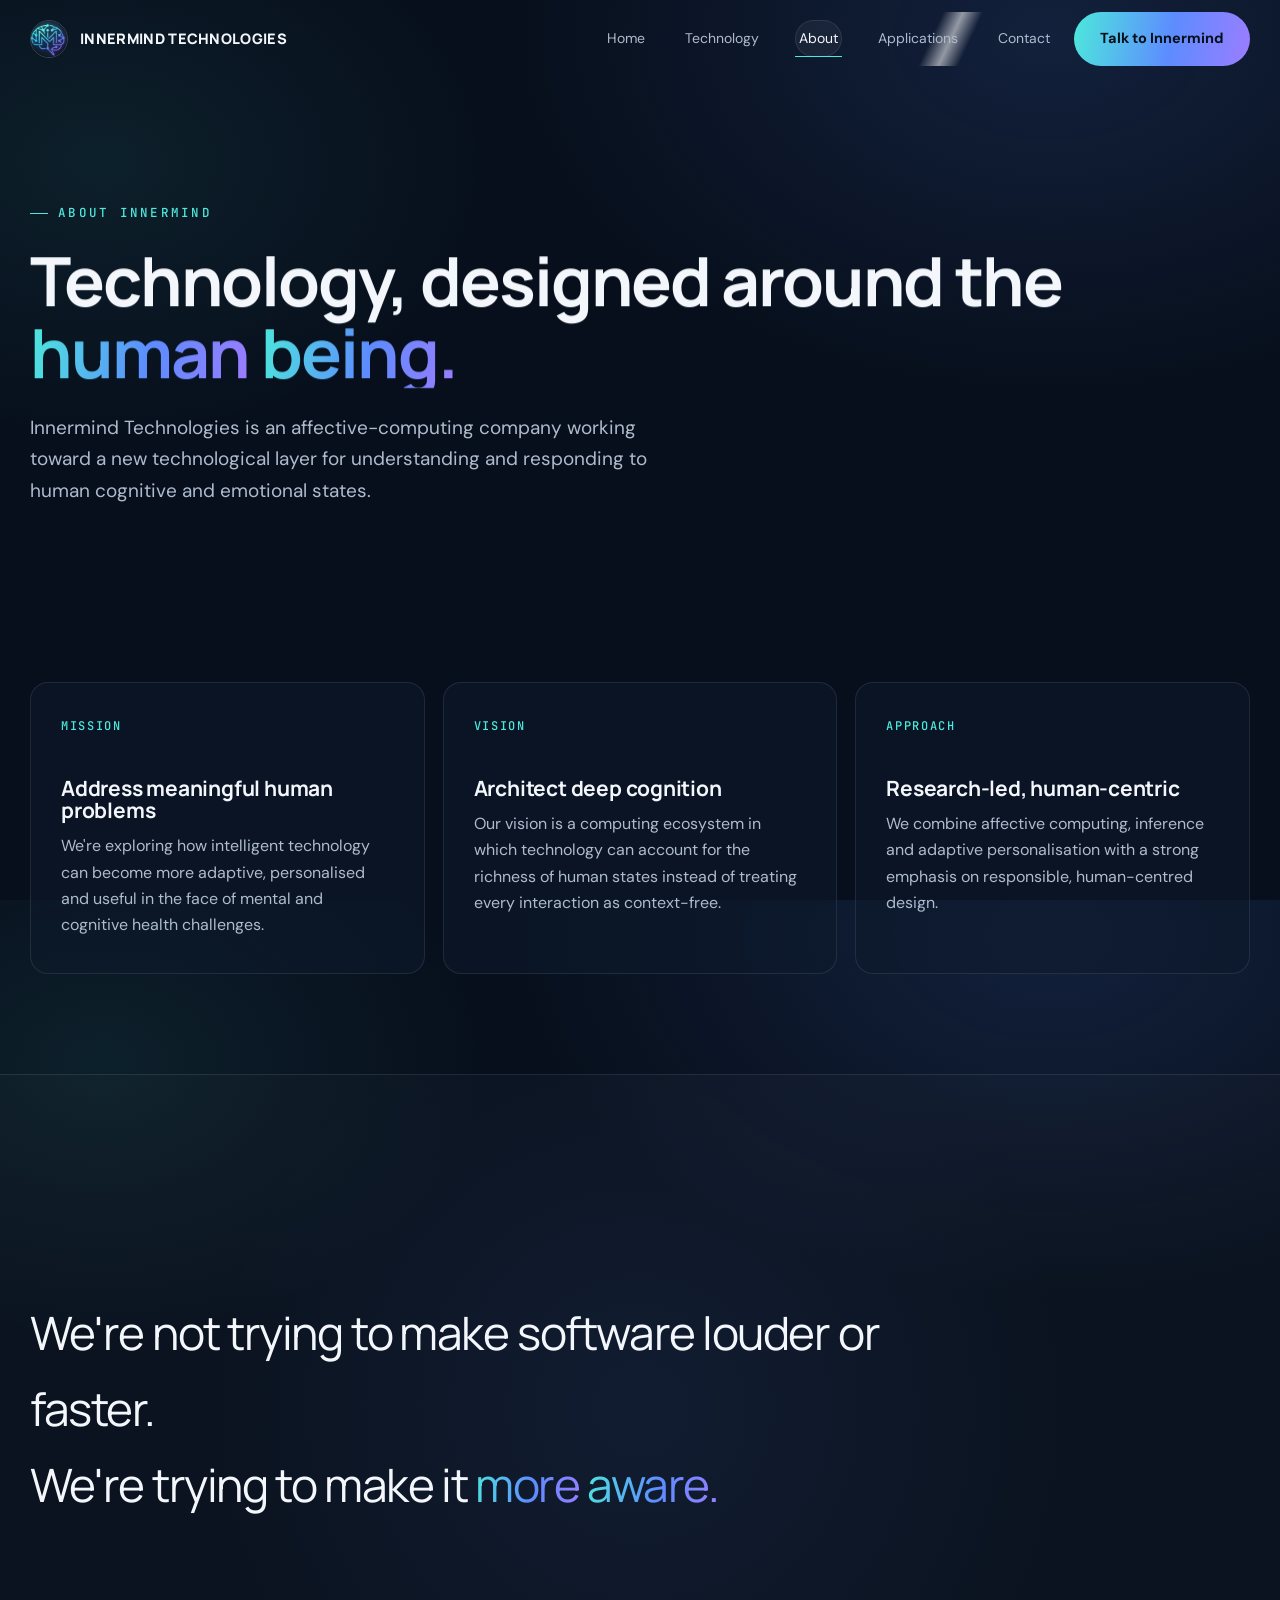
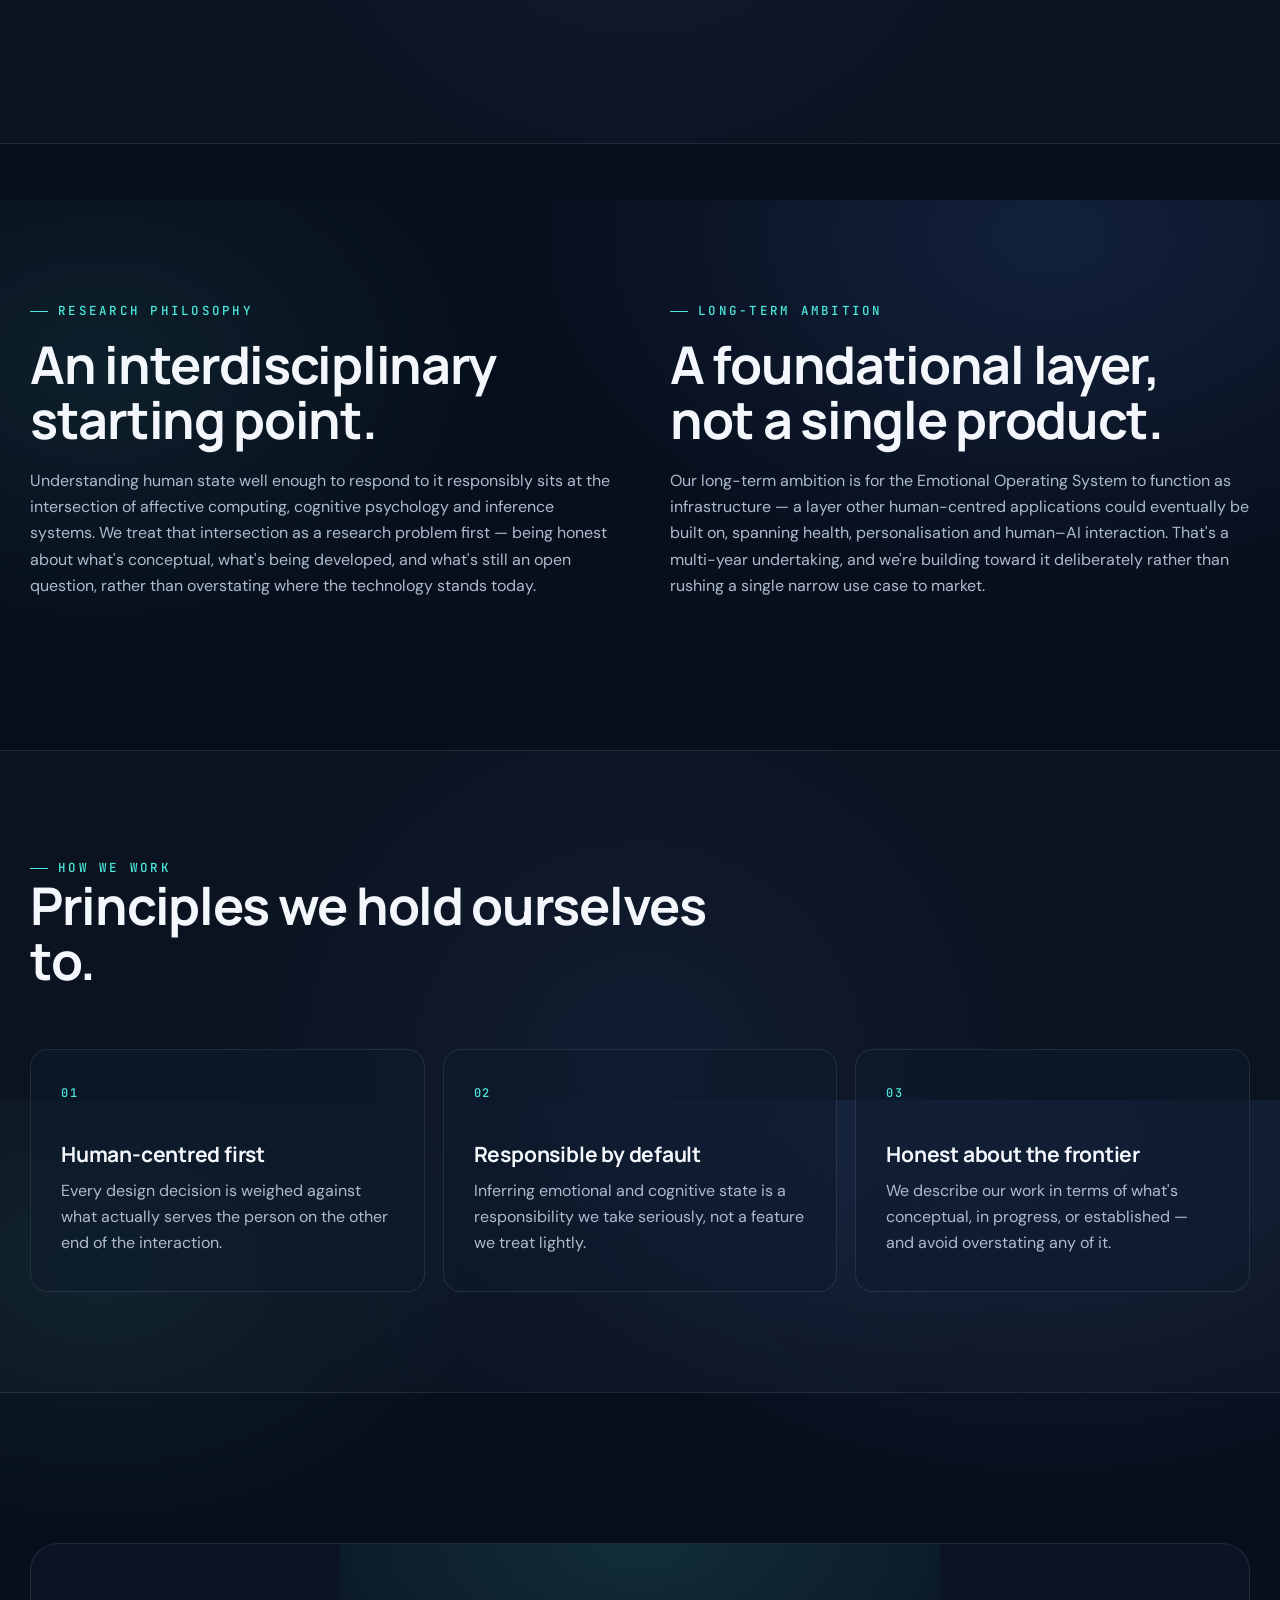
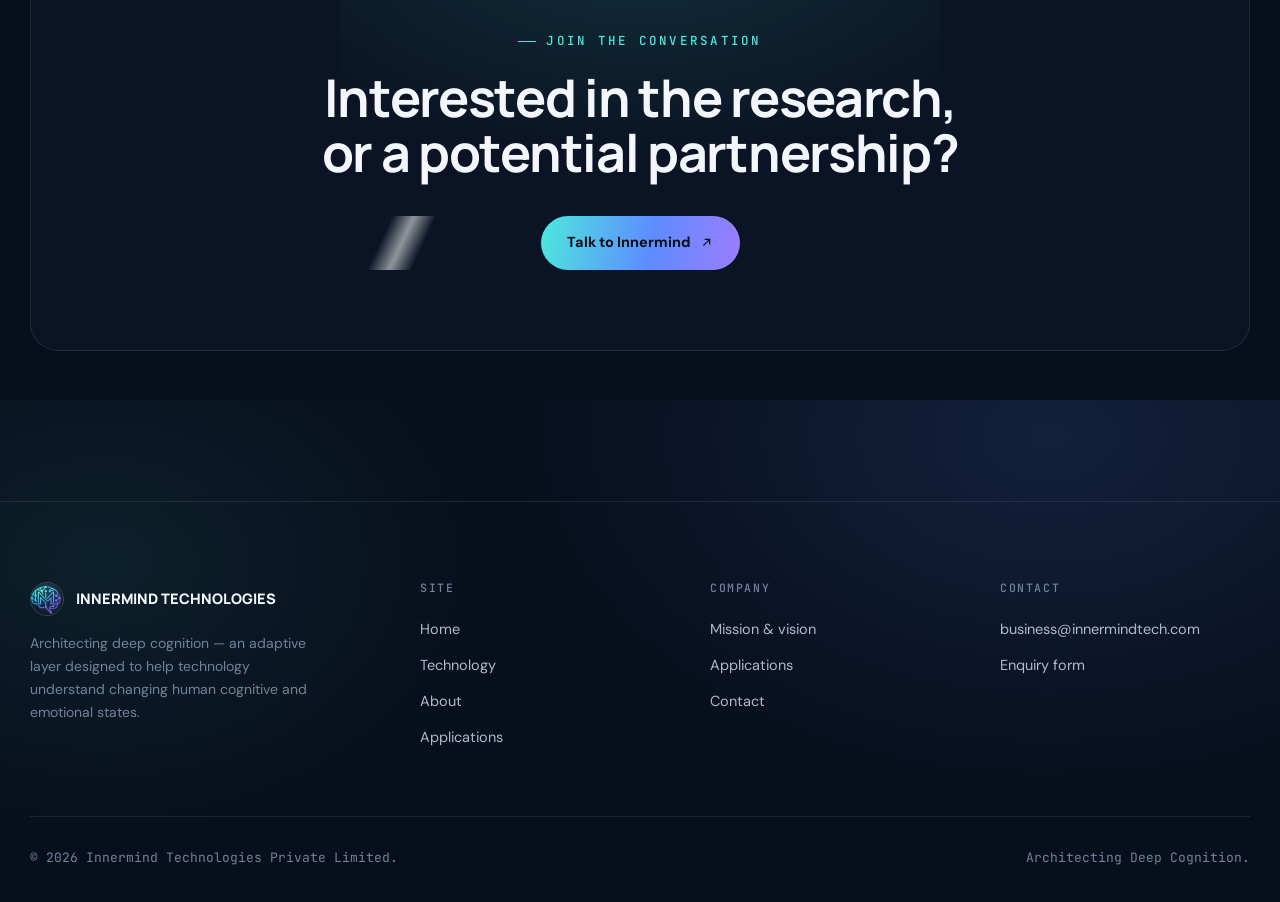
==== commit 6dec1fc7: "Update about.html" ====
--- a/about.html
+++ b/about.html
@@ -46,13 +46,12 @@
   <a href="about.html" class="active">About</a>
   <a href="applications.html">Applications</a>
   <a href="contact.html">Contact</a>
-  <div class="mp-foot">business@innermindtech.com</div>
+  <div class="mp-foot"><a href="mailto:business@innermindtech.com" style="color:inherit;text-decoration:none">business@innermindtech.com</a></div>
 </div>
 
 <main id="main">
 
   <section class="page-hero">
-    <div class="hero-field" aria-hidden="true"></div>
     <div class="container">
       <div class="eyebrow">About Innermind</div>
       <h1>Technology, designed around the <span class="gradient">human being.</span></h1>
